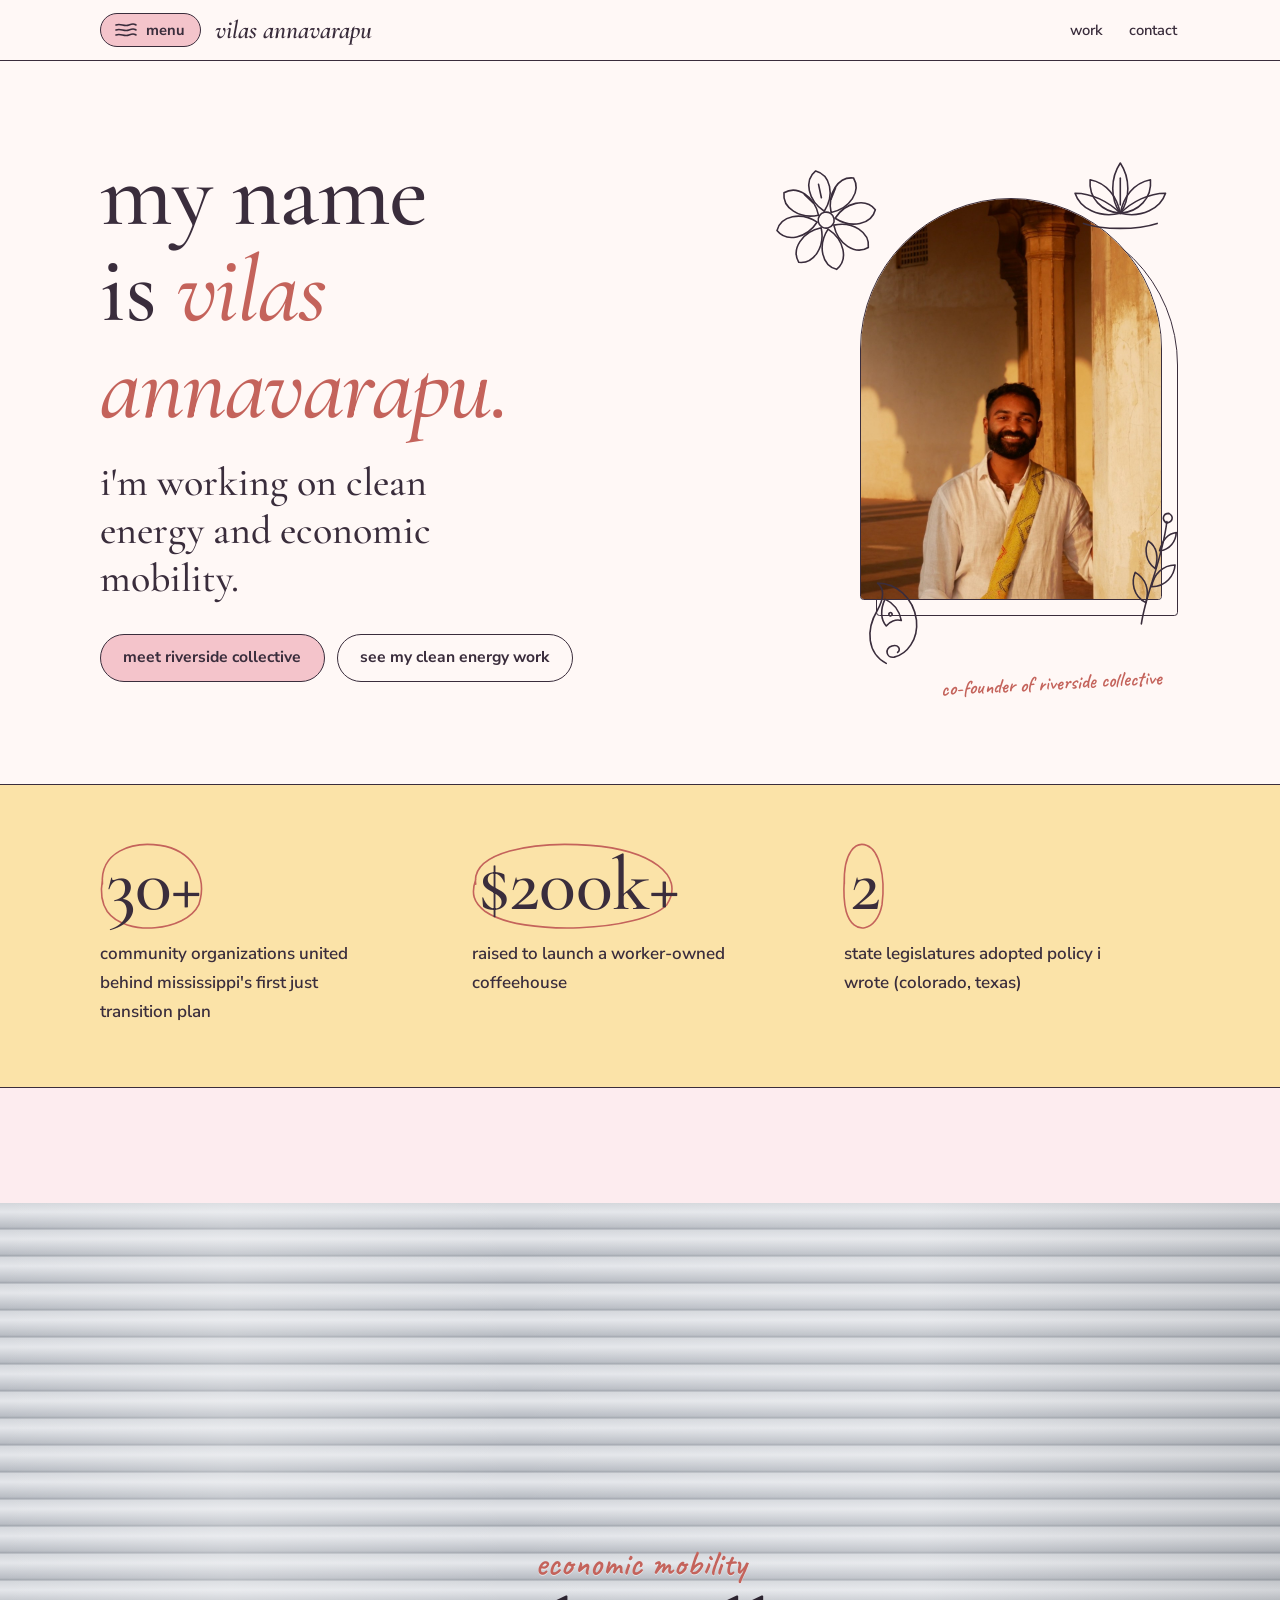
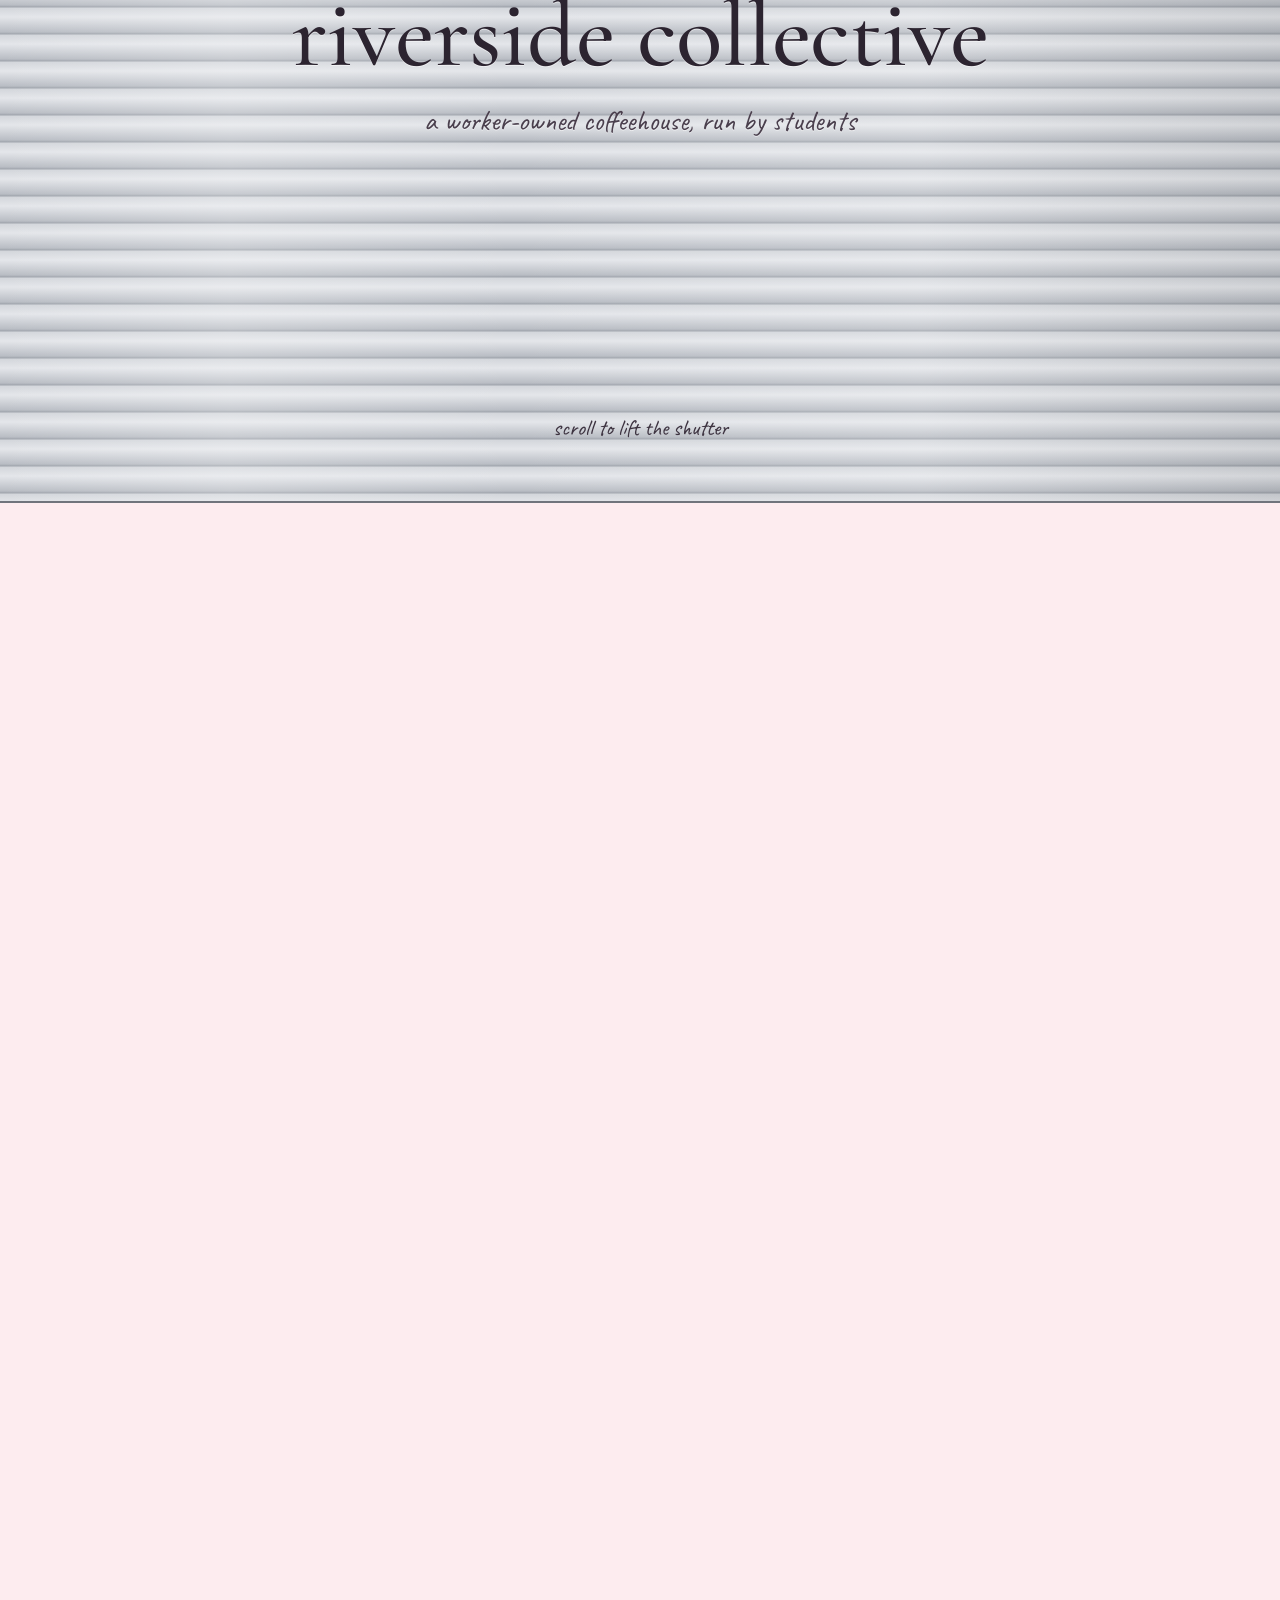
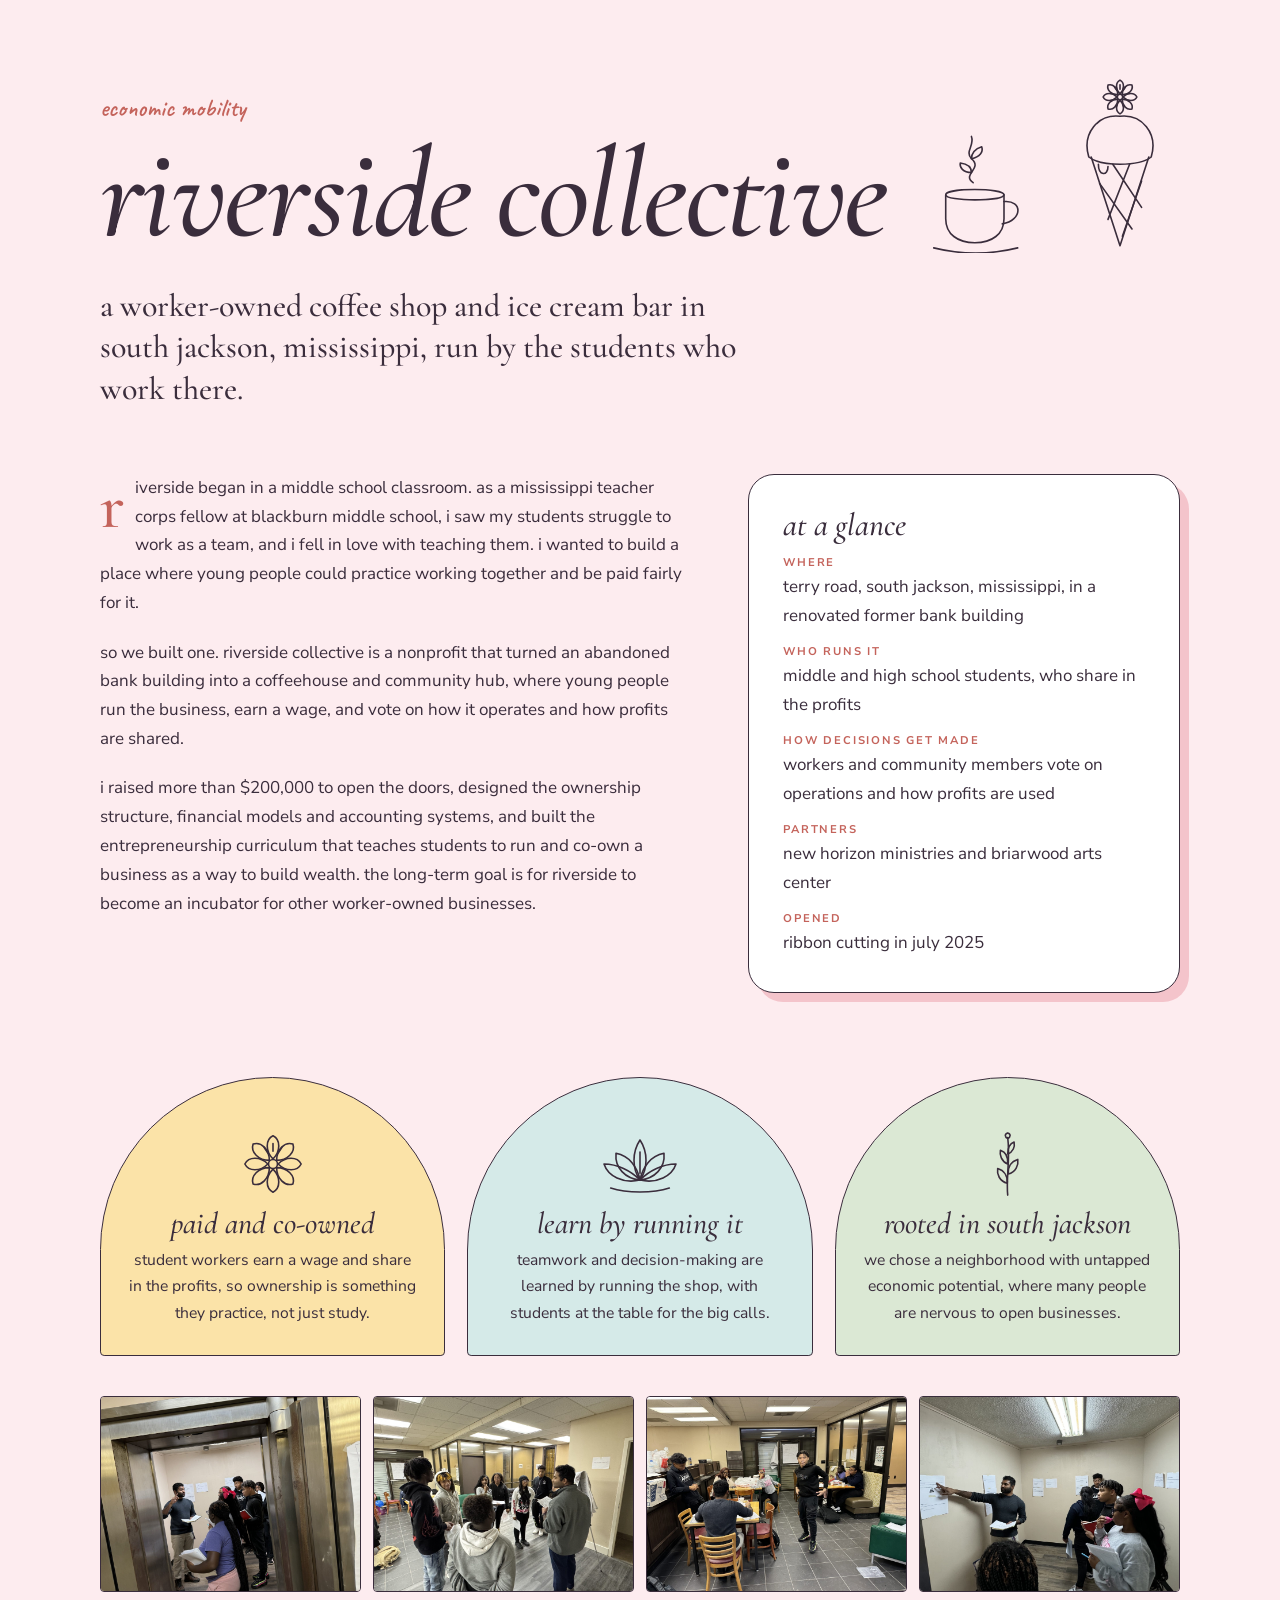
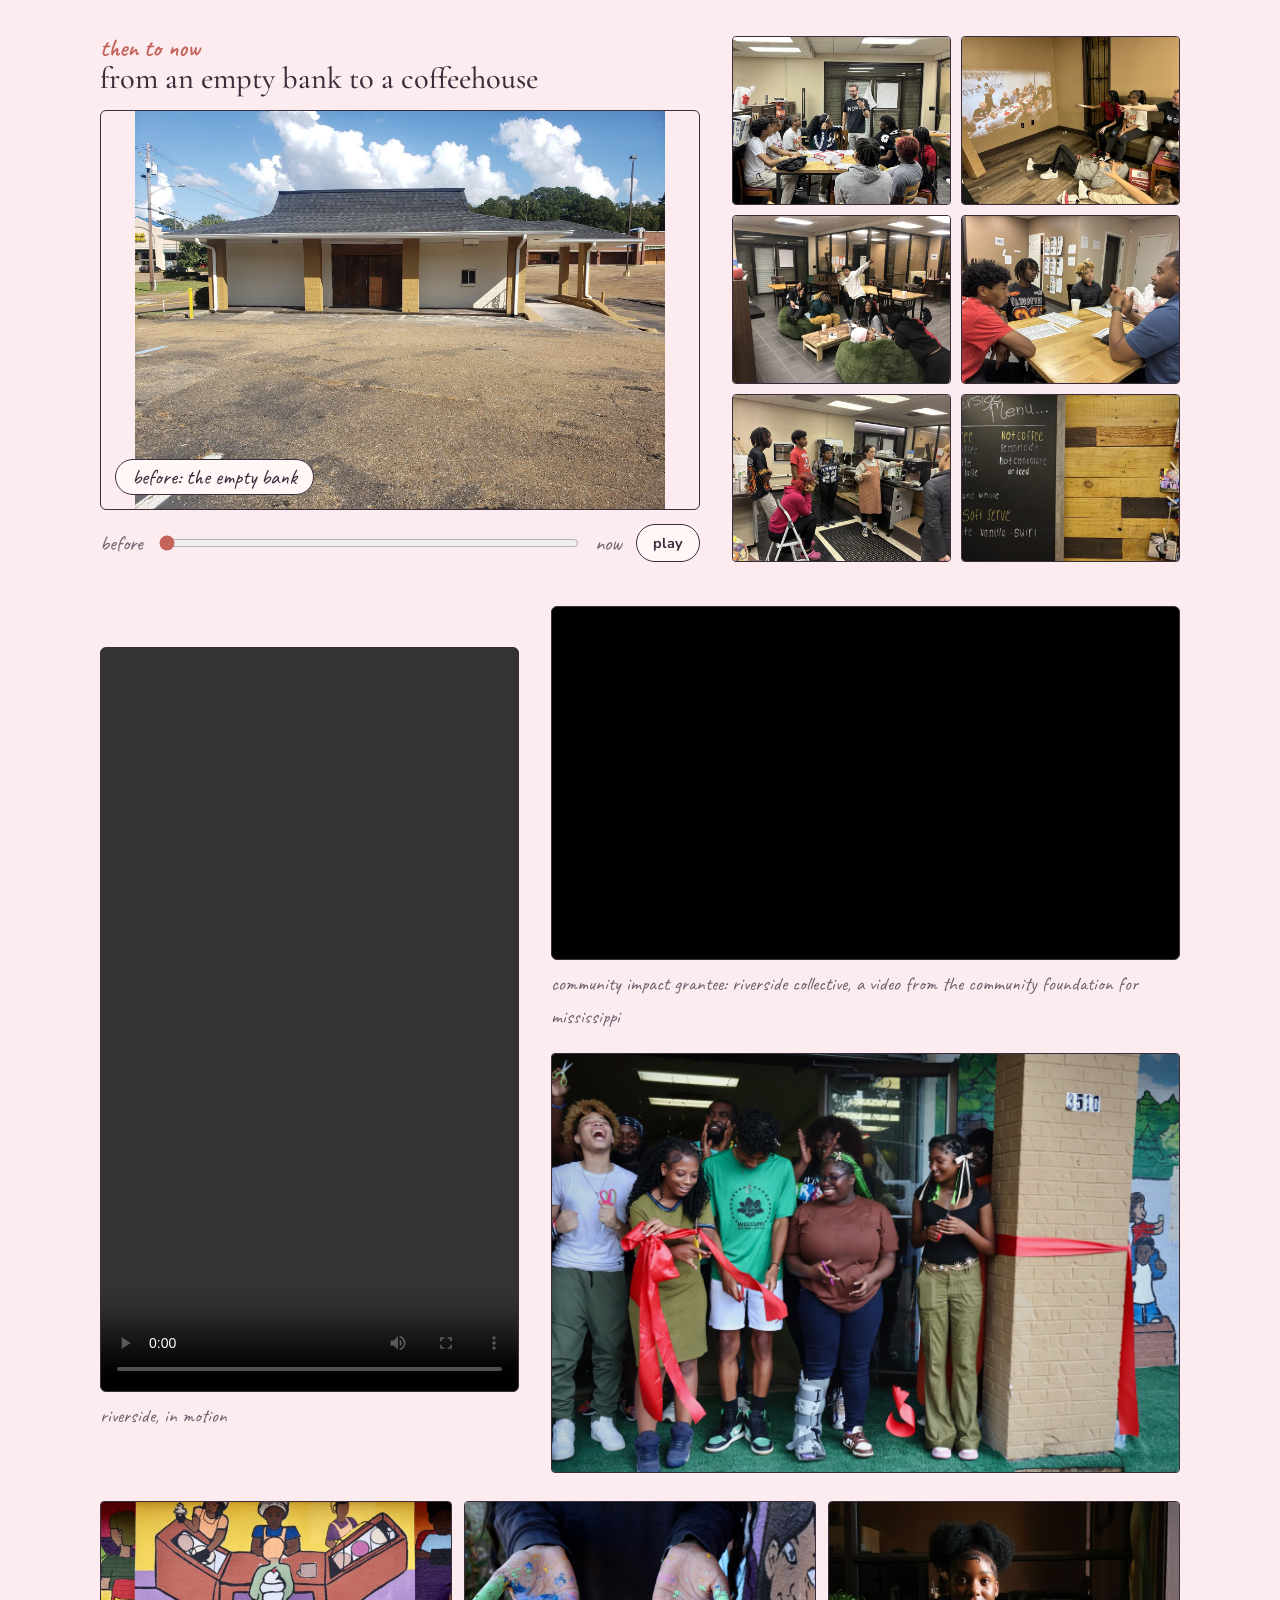
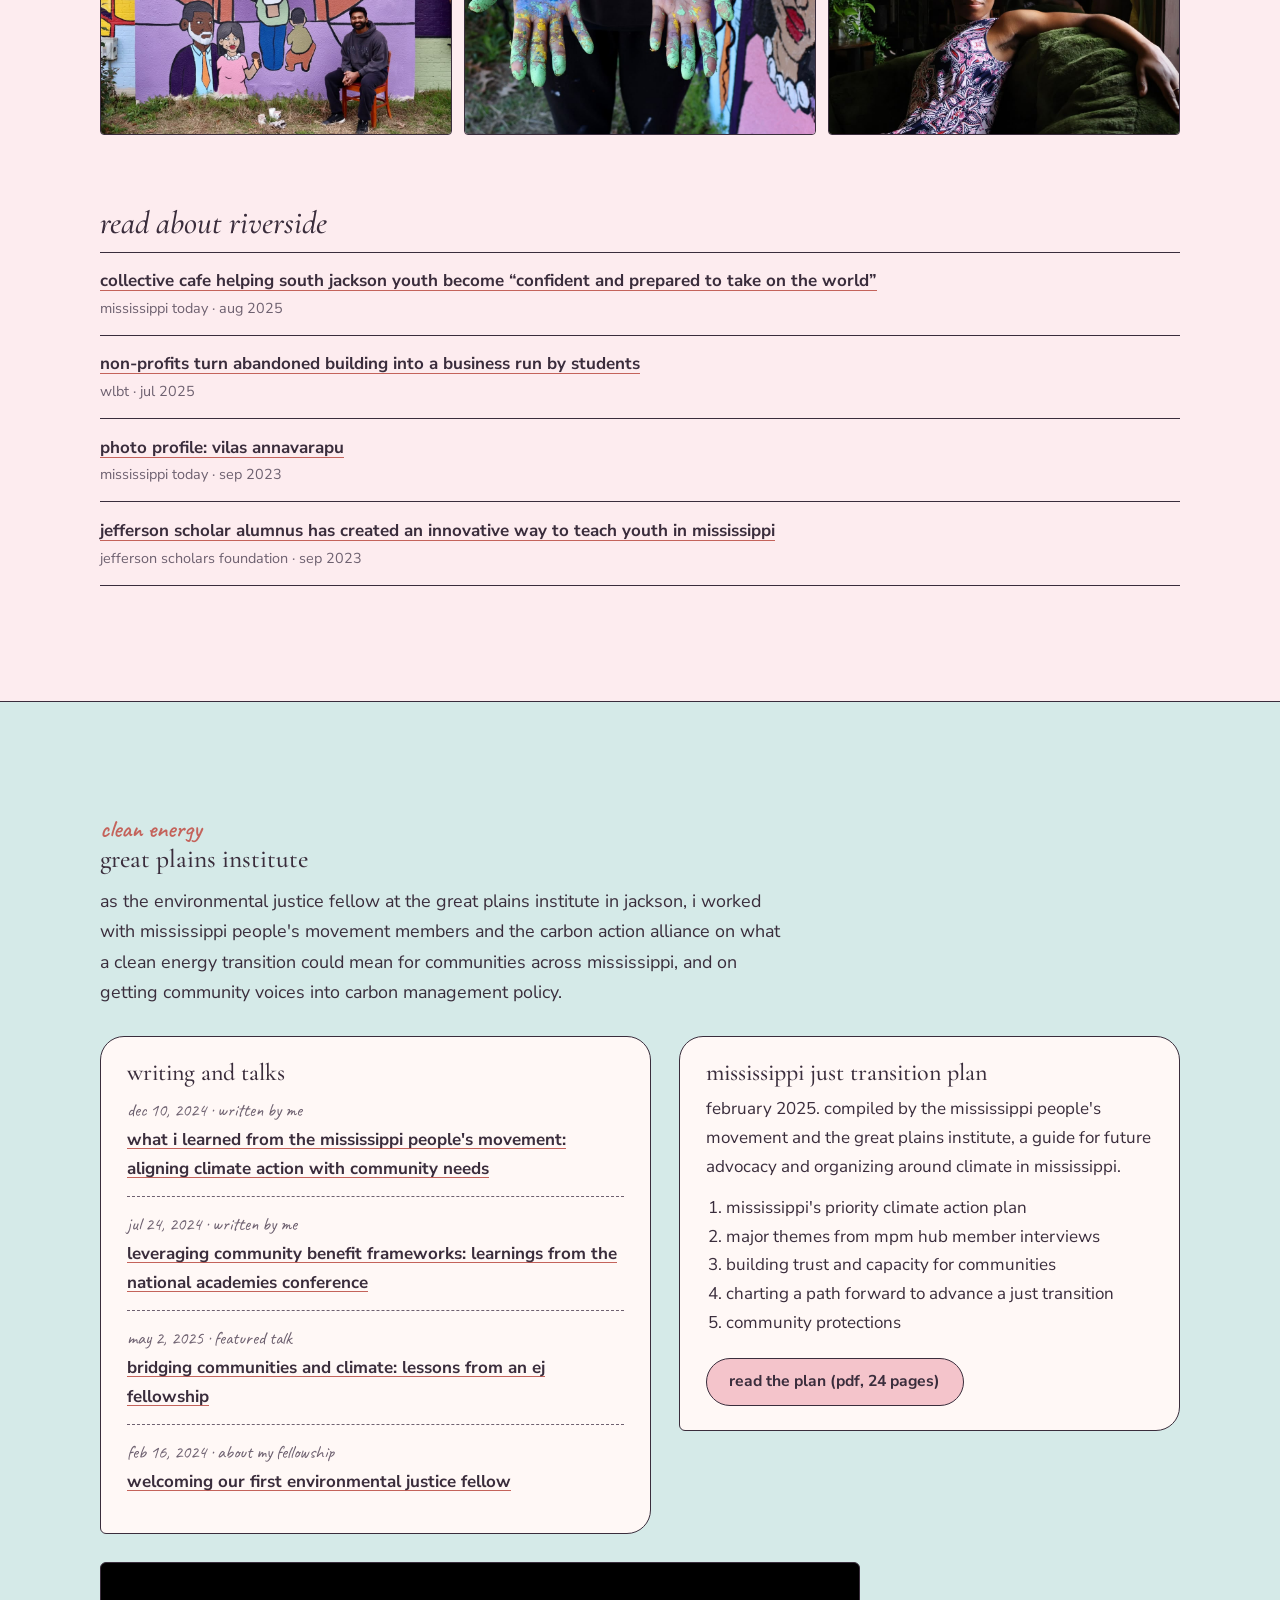
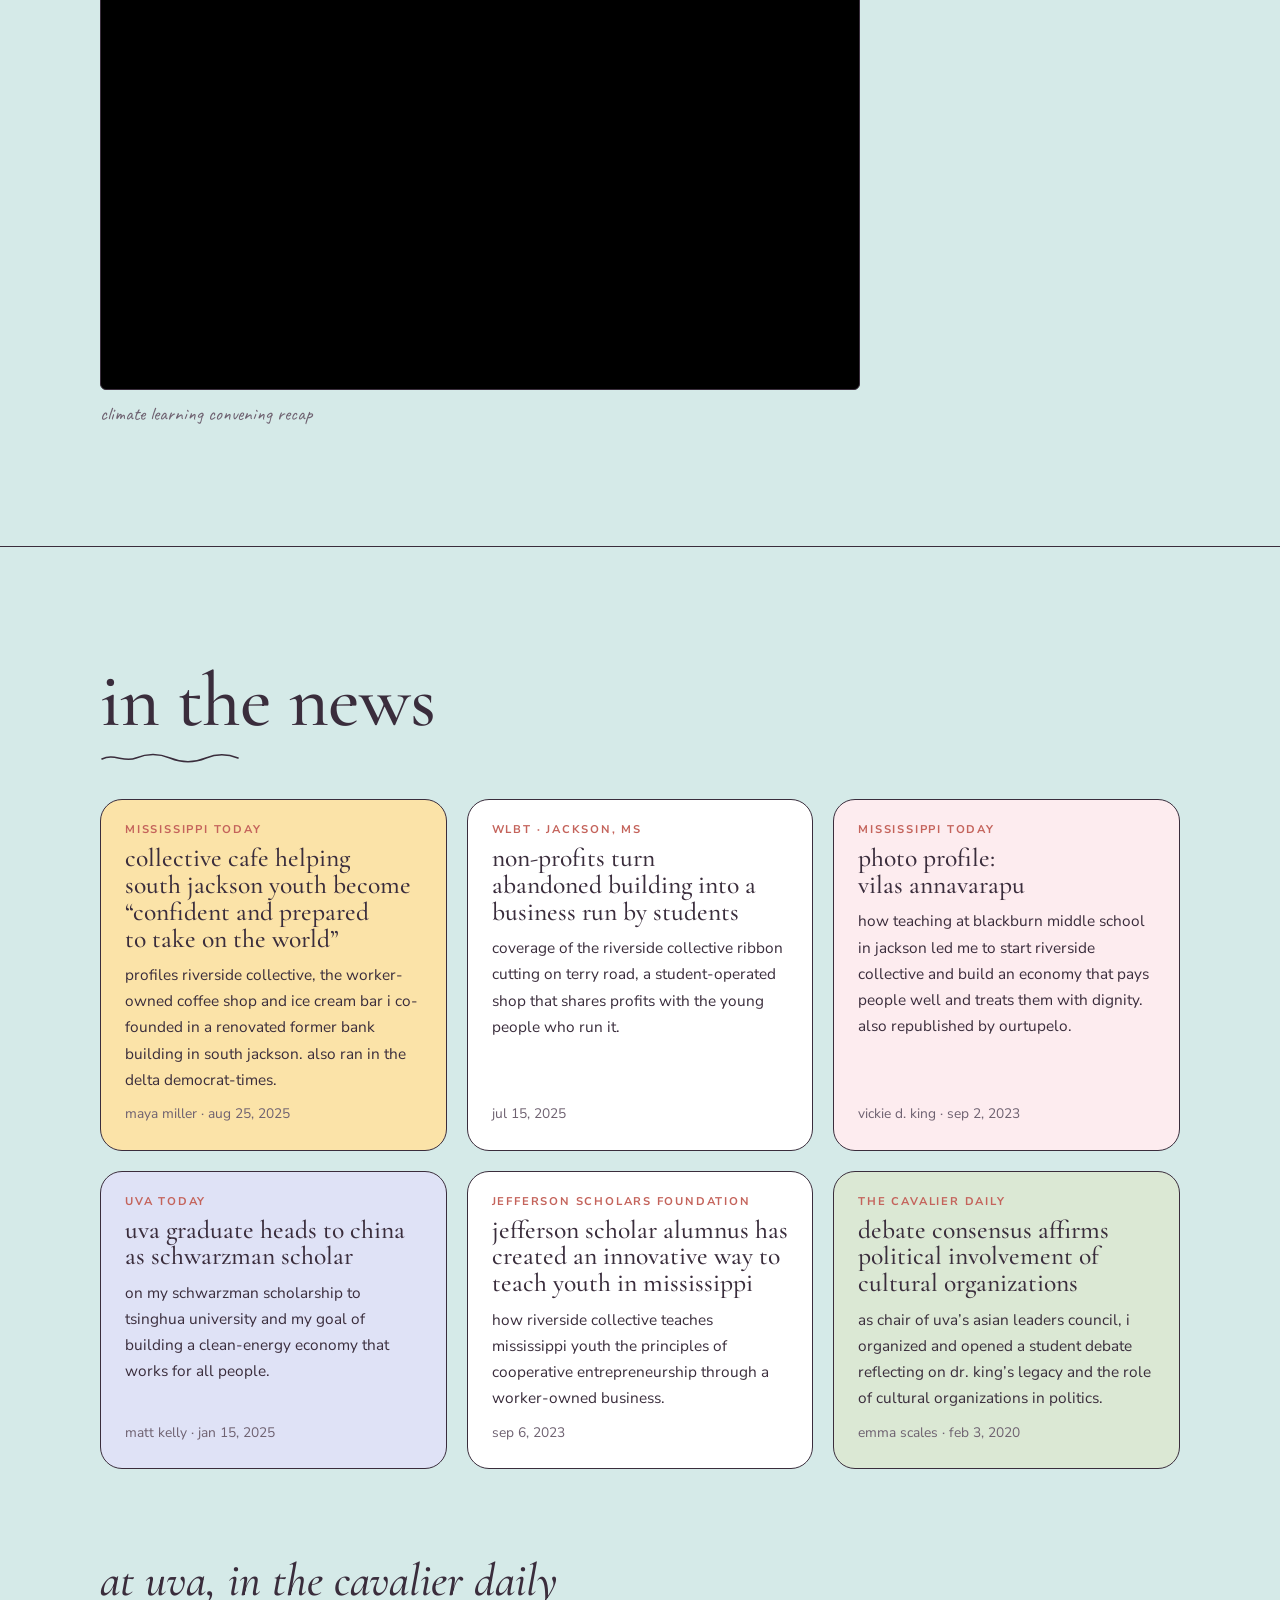
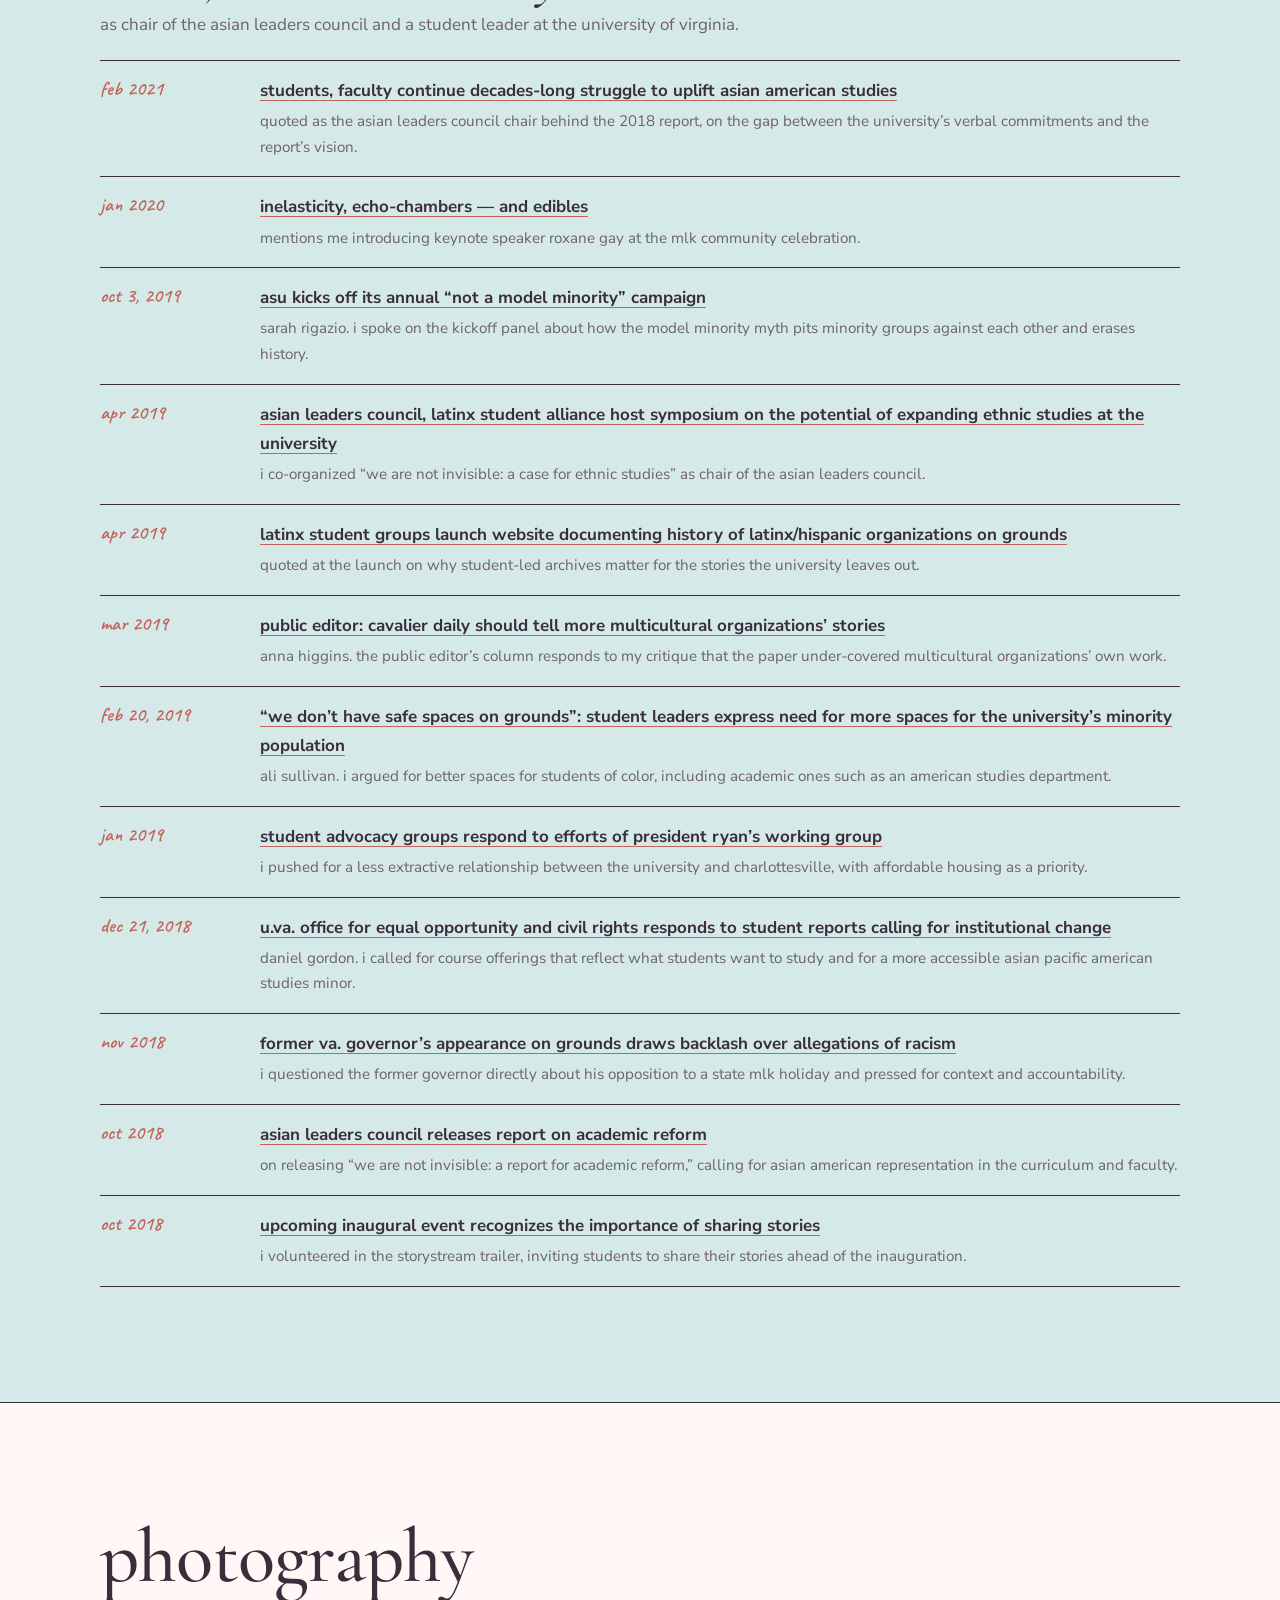
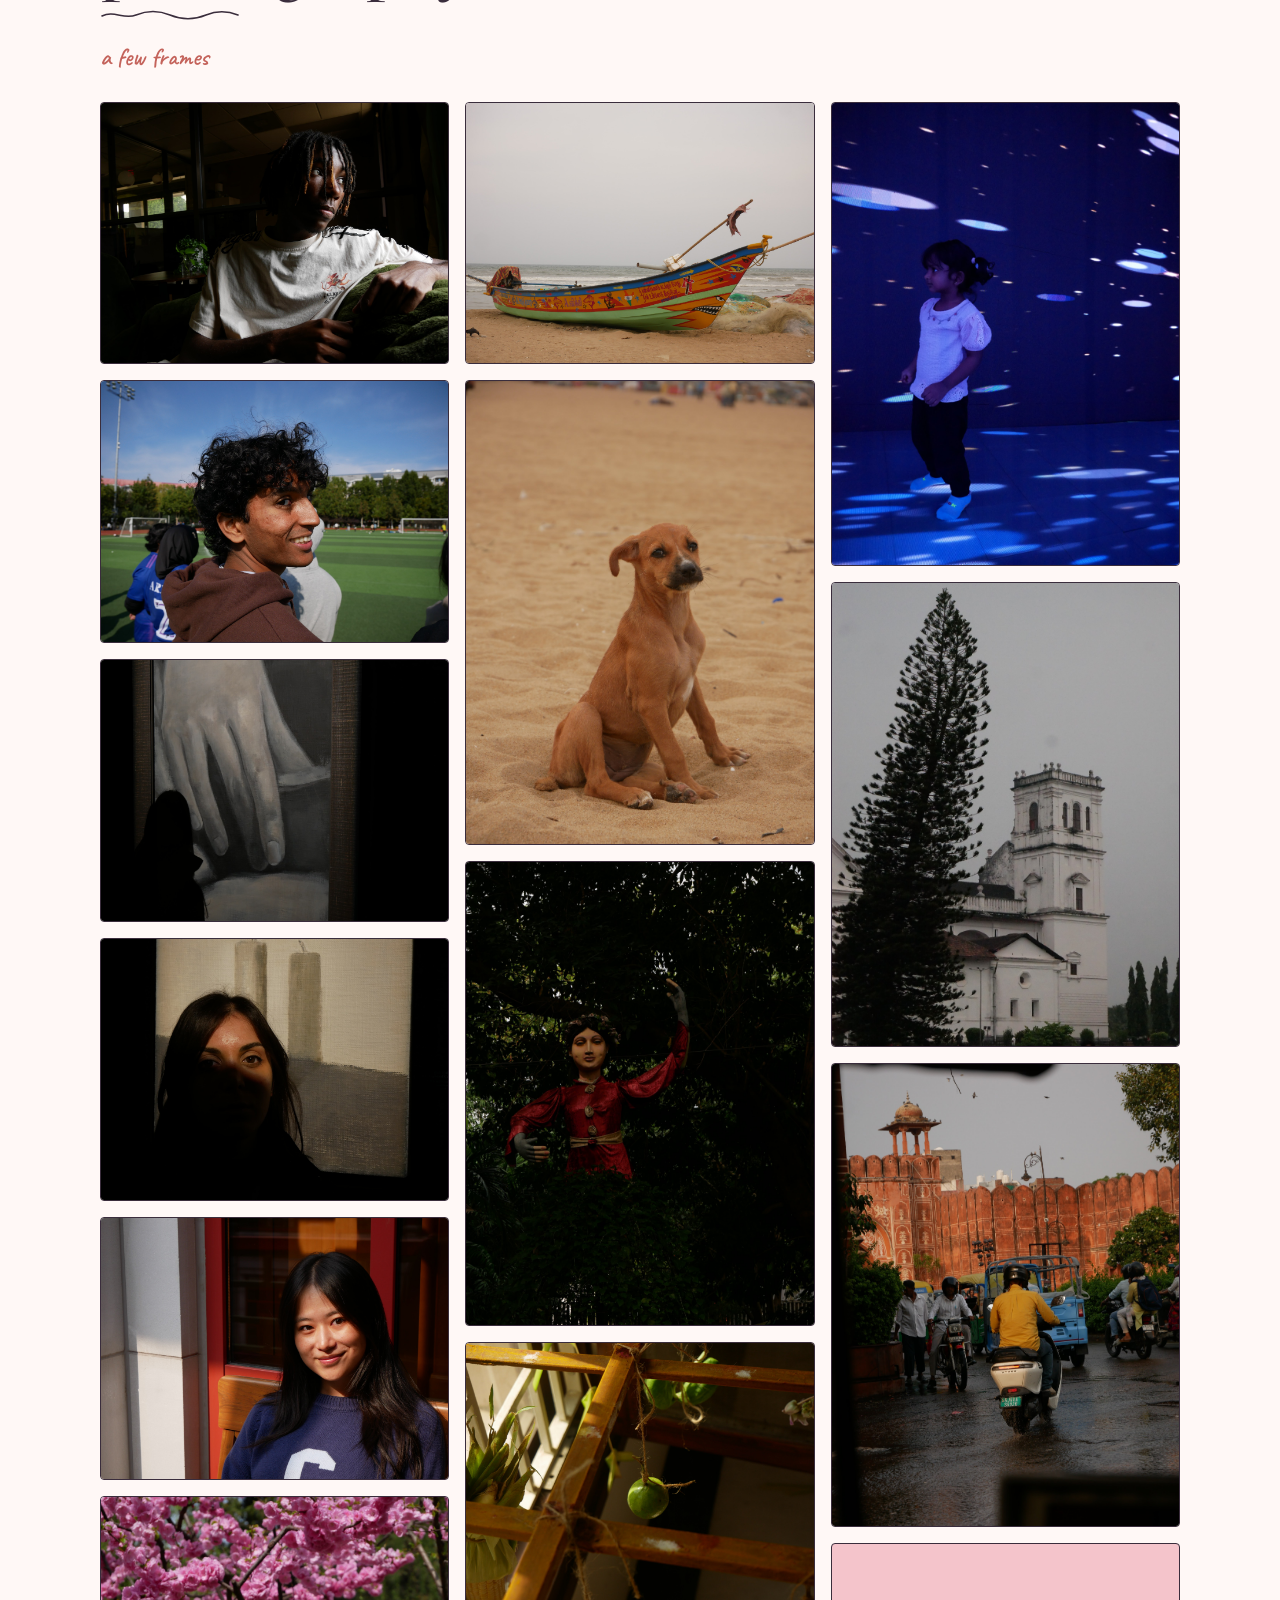
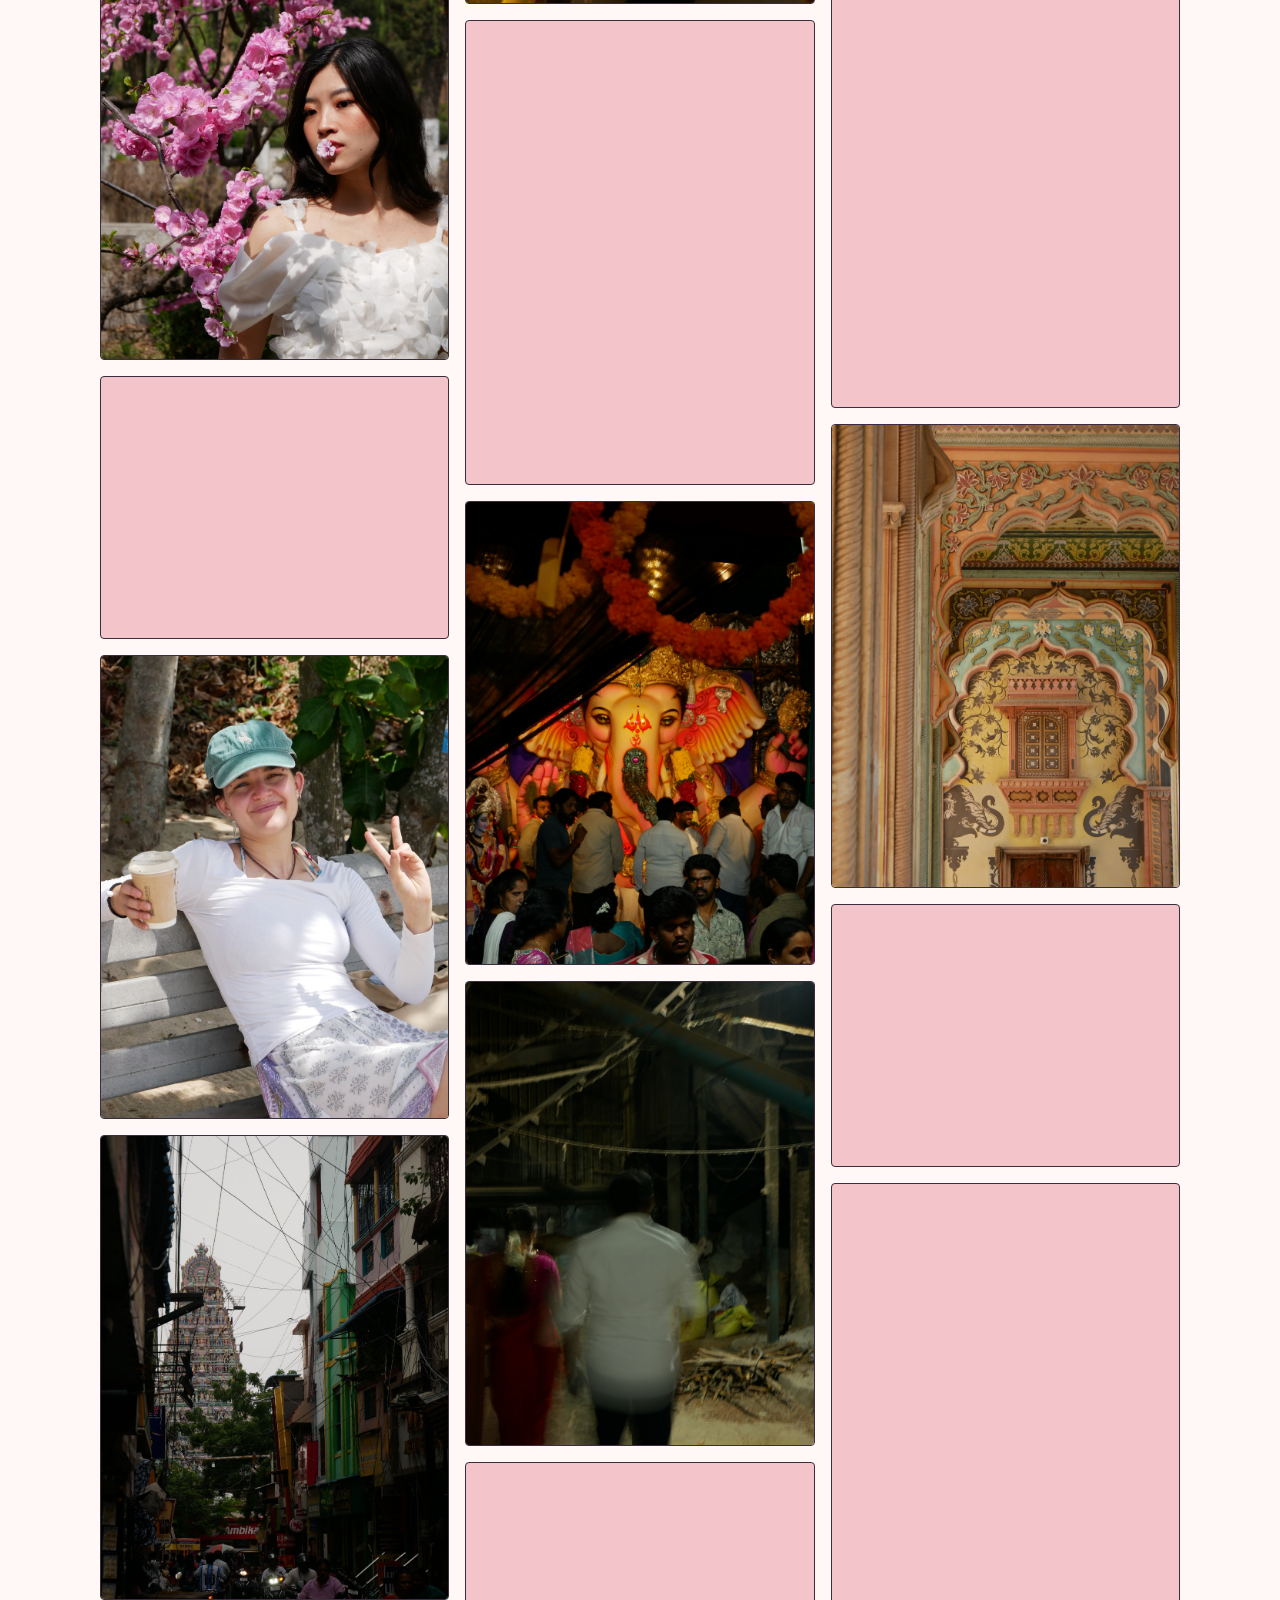
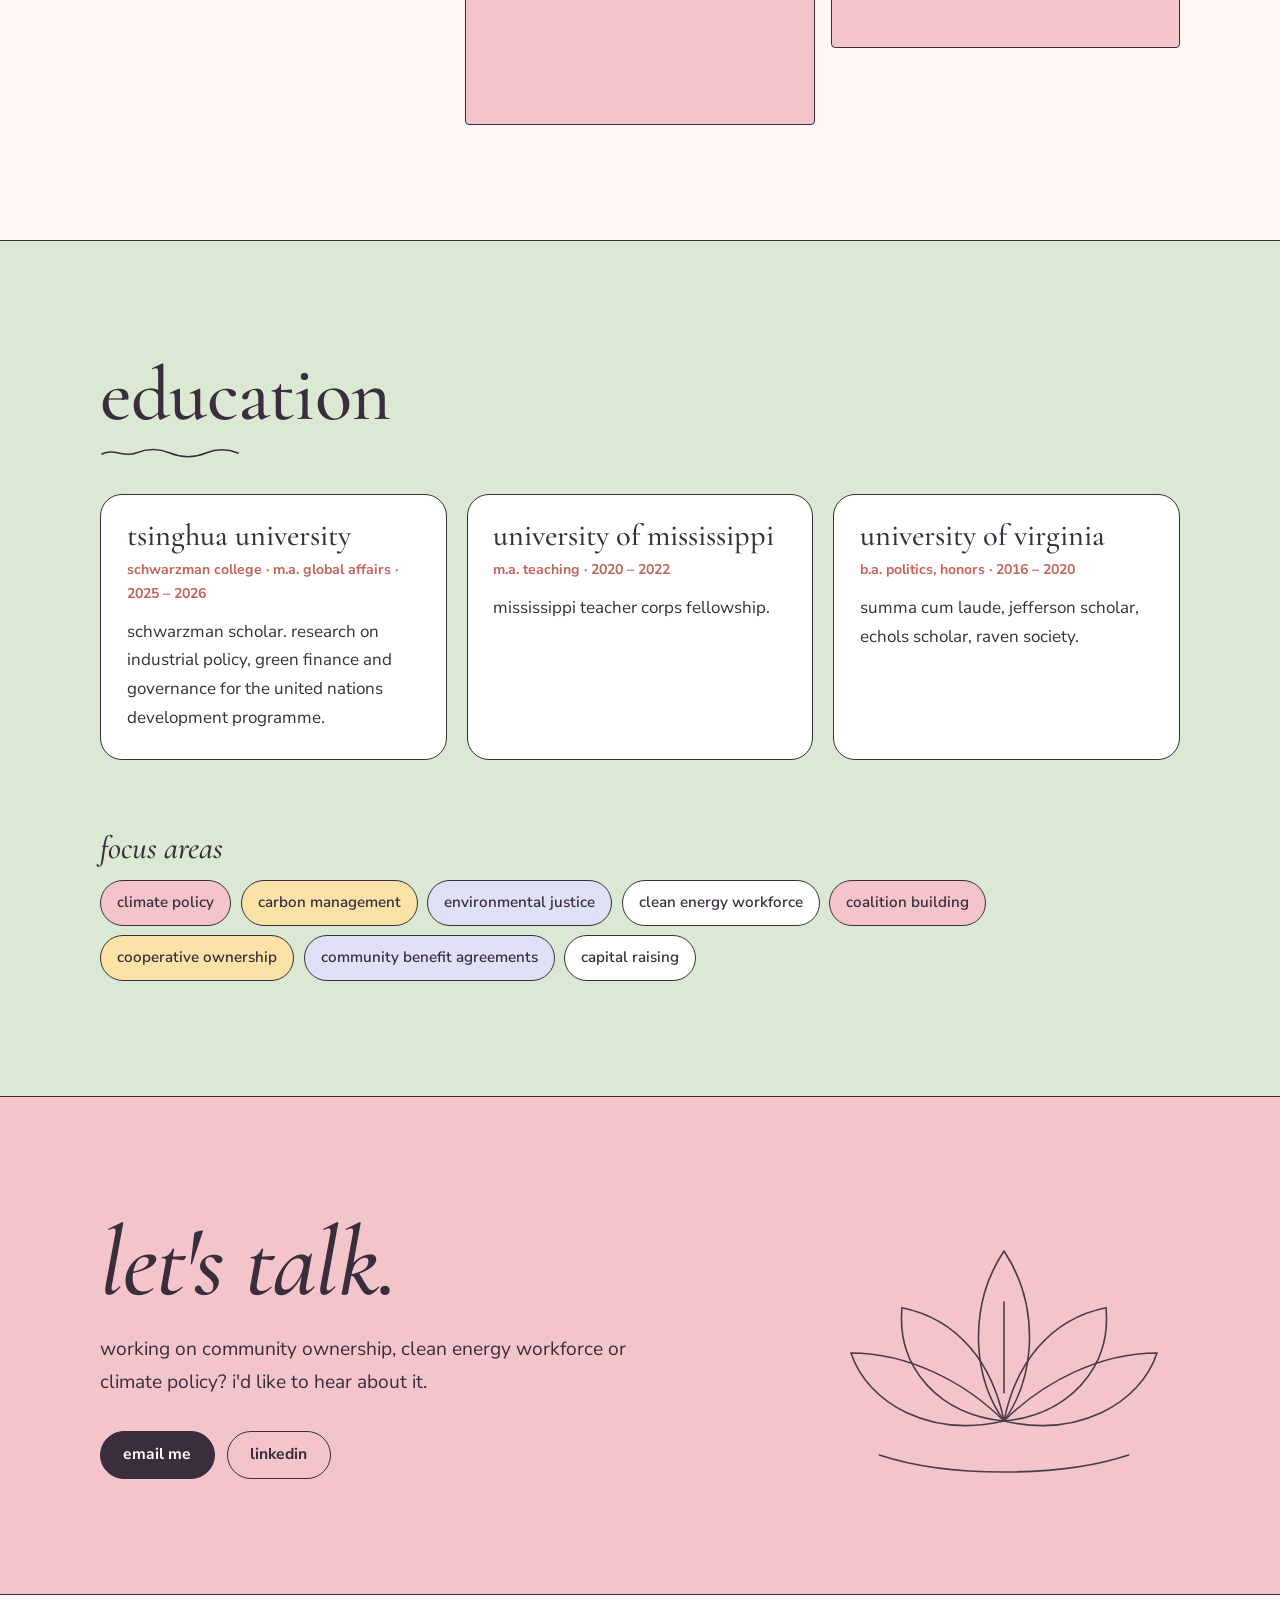
==== index.html @ 4aa2bfb6 "Easel photo behind shutter, reorder strip, add photo grid beside slider" ====
<!doctype html>
<html lang="en">
<head>
<meta charset="utf-8">
<meta name="viewport" content="width=device-width, initial-scale=1">
<title>Vilas Annavarapu</title>
<meta name="description" content="Vilas Annavarapu builds policy and partnerships for a just energy transition through worker ownership, community-driven capital and clean energy workforce pathways. Co-founder of Riverside Collective in Jackson, Mississippi.">
<link rel="preconnect" href="https://fonts.googleapis.com">
<link rel="preconnect" href="https://fonts.gstatic.com" crossorigin>
<link href="https://fonts.googleapis.com/css2?family=Caveat:wght@500;600&family=Cormorant+Garamond:ital,wght@0,400;0,500;0,600;1,400;1,500;1,600&family=Nunito+Sans:wght@400;600;700&display=swap" rel="stylesheet">
<style>
:root {
--paper: #fff8f6;
--rosewash: #fdecef;
--rose: #f4c4cb;
--terra: #c4635b;
--marigold: #fbe3a8;
--lake: #d5eae8;
--indigo: #dfe2f6;
--sage: #dbe8d4;
--ink: #3a2d3c;
--mute: #6e6170;
--display: "Cormorant Garamond", "Iowan Old Style", Georgia, serif;
--body: "Nunito Sans", system-ui, -apple-system, "Segoe UI", Arial, sans-serif;
--hand: "Caveat", "Segoe Script", cursive;
--line: 1.6px;
}
* { box-sizing: border-box; }
html { scroll-behavior: smooth; }
@media (prefers-reduced-motion: reduce) { html { scroll-behavior: auto; } * { transition: none !important; animation: none !important; } }
body { margin: 0; background: var(--paper); color: var(--ink); font: 400 1.0625rem/1.7 var(--body); -webkit-font-smoothing: antialiased; }
img { max-width: 100%; display: block; }
a { color: inherit; }
h1, h2, h3 { font-family: var(--display); font-weight: 500; margin: 0; line-height: 1.02; text-wrap: balance; }
:focus-visible { outline: 3px solid var(--terra); outline-offset: 3px; }
section[id], header[id] { scroll-margin-top: 70px; }
.defs { position: absolute; width: 0; height: 0; overflow: hidden; }
.defs path, .defs circle, .defs ellipse { vector-effect: non-scaling-stroke; }
svg.art { color: var(--ink); overflow: visible; }
.wrap { width: 100%; max-width: 1120px; margin: 0 auto; padding-left: max(20px, env(safe-area-inset-left, 0px)); padding-right: max(20px, env(safe-area-inset-right, 0px)); position: relative; }
.band { padding-block: clamp(64px, 9vw, 120px); position: relative; }
.note { font: 600 1.55rem/1 var(--hand); color: var(--terra); margin: 0; }
.h2 { font-size: clamp(2.8rem, 6.4vw, 4.8rem); letter-spacing: -.01em; }
.h2::after { content: ""; display: block; width: 150px; height: 12px; margin-top: .75rem; background: url("data:image/svg+xml,%3Csvg xmlns='http://www.w3.org/2000/svg' viewBox='0 0 140 12'%3E%3Cpath d='M2 7 C14 1 24 11 36 6 S58 1 70 6 S94 11 106 6 S128 2 138 6' fill='none' stroke='%233A2D3C' stroke-width='1.6' stroke-linecap='round'/%3E%3C/svg%3E") no-repeat; }
.btn { display: inline-flex; align-items: center; font: 700 .98rem/1 var(--body); text-decoration: none; padding: .95rem 1.4rem; border-radius: 999px; border: var(--line) solid var(--ink); background: transparent; color: var(--ink); transition: transform .2s ease, background .2s ease; }
.btn:hover { transform: translateY(-2px); background: var(--marigold); }
.btn.fill { background: var(--rose); }
.btn.fill:hover { background: var(--marigold); }
.cta { display: flex; flex-wrap: wrap; gap: .75rem; }
.nav { position: sticky; top: 0; z-index: 20; background: rgba(255,248,246,.94); backdrop-filter: blur(6px); border-bottom: var(--line) solid var(--ink); padding-top: env(safe-area-inset-top, 0px); }
.nav-in { display: flex; align-items: center; justify-content: space-between; gap: 1rem; height: 60px; }
.brand { font: 600 1.6rem/1 var(--display); font-style: italic; text-decoration: none; white-space: nowrap; }
.nav-links { display: flex; gap: 1.2rem; overflow-x: auto; scrollbar-width: none; min-width: 0; align-items: center; }
.nav-links::-webkit-scrollbar { display: none; }
.nav-links a { text-decoration: none; font: 600 .92rem/1 var(--body); white-space: nowrap; padding: .5rem .2rem; }
.nav-links a:hover { text-decoration: underline; text-decoration-color: var(--terra); text-underline-offset: 6px; text-decoration-thickness: 2px; }
.nav-links a.hot { background: var(--rose); border: var(--line) solid var(--ink); border-radius: 999px; padding: .5rem .85rem; }
.hero { padding-block: clamp(36px, 6vw, 80px) clamp(64px, 8vw, 110px); overflow: hidden; }
.hero-in { display: grid; grid-template-columns: minmax(0, 1.1fr) minmax(0, .9fr); gap: clamp(28px, 5vw, 64px); align-items: center; }
.hero h1 { font-size: clamp(3rem, 7.4vw, 6rem); letter-spacing: -.015em; margin: .5rem 0 0; }
.hero h1 em { color: var(--terra); font-style: italic; }
.hero .lead { font-size: clamp(1.08rem, 2vw, 1.25rem); color: var(--mute); max-width: 33rem; margin: 1.5rem 0 2rem; }
.art-hero { position: relative; width: 100%; max-width: 470px; margin-inline: auto; aspect-ratio: 1 / 1.08; }
.arch { position: absolute; margin: 0; overflow: hidden; border-radius: 999px 999px 24px 24px; }
.arch img { width: 100%; height: 100%; object-fit: cover; }
.arch-main { width: 66%; aspect-ratio: 3 / 4; right: 4%; top: 7%; border: var(--line) solid var(--ink); background: var(--rose); }
.arch-back { width: 66%; aspect-ratio: 3 / 4; right: calc(4% - 16px); top: calc(7% + 16px); border: var(--line) solid var(--ink); }
.arch-small { width: 40%; aspect-ratio: 1 / 1.2; left: 0; bottom: 2%; border: 6px solid var(--paper); box-shadow: 0 0 0 var(--line) var(--ink); background: var(--marigold); }
.deco { position: absolute; color: var(--ink); overflow: visible; }
.d-mari { width: 25%; left: 10%; top: 0; transform: rotate(-12deg); }
.d-sprig { width: 11%; right: 0; bottom: 6%; transform: rotate(14deg); }
.d-pais { width: 14%; left: 30%; bottom: -2%; transform: rotate(-20deg); }
.d-lotus { width: 22%; right: 2%; top: -2%; }
.hand { position: absolute; right: 4%; bottom: -2.4rem; font: 600 1.3rem/1.05 var(--hand); color: var(--terra); transform: rotate(-3deg); white-space: nowrap; }
.stats { background: var(--marigold); border-block: var(--line) solid var(--ink); }
.stats-in { display: grid; grid-template-columns: repeat(3, minmax(0, 1fr)); gap: 36px; padding-block: clamp(36px, 5vw, 60px); }
.num { position: relative; display: inline-block; padding: .1em .35em; }
.num .ring { position: absolute; inset: -14% -6%; width: 112%; height: 128%; color: var(--terra); }
.num strong { position: relative; font: 500 clamp(3rem, 6.5vw, 4.8rem)/1 var(--display); letter-spacing: -.01em; }
.stat span.t { display: block; margin-top: .9rem; max-width: 17rem; font-weight: 600; }
.riverside { background: var(--rosewash); border-bottom: var(--line) solid var(--ink); overflow: hidden; }
.rv-head { display: grid; grid-template-columns: minmax(0, 1fr) auto; gap: 2rem; align-items: end; }
.rv-head h2 { font-size: clamp(3.4rem, 10vw, 8rem); font-style: italic; font-weight: 500; letter-spacing: -.02em; margin-top: .6rem; }
.rv-art { display: flex; gap: 1.25rem; align-items: flex-end; padding-bottom: .5rem; }
.rv-art svg { width: clamp(72px, 10vw, 120px); height: auto; }
.rv-lead { font: 500 clamp(1.35rem, 2.8vw, 2rem)/1.3 var(--display); max-width: 40rem; margin: 1.5rem 0 0; }
.rv-grid { display: grid; grid-template-columns: minmax(0, 1.15fr) minmax(0, .85fr); gap: clamp(32px, 5vw, 72px); margin-top: clamp(36px, 6vw, 64px); align-items: start; }
.rv-story p { margin: 0 0 1.2em; max-width: 37rem; }
.rv-story p:first-child::first-letter { font: 500 4.2rem/.8 var(--display); float: left; padding: .35rem .6rem 0 0; color: var(--terra); }
.facts { background: #fff; border: var(--line) solid var(--ink); border-radius: 26px; padding: clamp(22px, 3vw, 34px); box-shadow: 9px 9px 0 var(--rose); }
.facts h3 { font-size: 2rem; font-style: italic; margin-bottom: 1rem; }
.facts dl { margin: 0; display: grid; gap: .95rem; }
.facts dt { font: 700 .7rem/1 var(--body); letter-spacing: .16em; text-transform: uppercase; color: var(--terra); margin-bottom: .3rem; }
.facts dd { margin: 0; }
.pillars { display: grid; grid-template-columns: repeat(3, minmax(0, 1fr)); gap: 22px; margin-top: clamp(48px, 7vw, 84px); }
.pillar { border: var(--line) solid var(--ink); border-radius: 999px 999px 24px 24px; padding: 2.2rem 1.6rem 1.8rem; text-align: center; }
.pillar:nth-child(1) { background: var(--marigold); }
.pillar:nth-child(2) { background: var(--lake); }
.pillar:nth-child(3) { background: var(--sage); }
.pillar svg { height: 64px; width: auto; margin: 1.2rem auto .7rem; display: block; }
.pillar h3 { font-size: 1.9rem; font-style: italic; margin-bottom: .5rem; }
.pillar p { margin: 0; font-size: .98rem; }
.rv-links { margin-top: clamp(40px, 6vw, 72px); }
.rv-links h3 { font-size: 2rem; font-style: italic; margin-bottom: .75rem; }
.rv-links ul { list-style: none; margin: 0; padding: 0; }
.rv-links li { padding: .9rem 0; border-top: var(--line) solid var(--ink); }
.rv-links li:last-child { border-bottom: var(--line) solid var(--ink); }
.rv-links a { font-weight: 700; text-underline-offset: 4px; text-decoration-color: var(--terra); }
.rv-links span { display: block; color: var(--mute); font-size: .9rem; }
.work .h2 { margin-bottom: 2.2rem; }
.role { display: grid; grid-template-columns: minmax(0, 15rem) minmax(0, 1fr); gap: 1rem 2.5rem; padding-block: 2rem; border-top: var(--line) solid var(--ink); }
.role .when { font: 500 1.7rem/1.05 var(--display); font-style: italic; }
.role .where { color: var(--mute); margin-top: .4rem; font-size: .95rem; }
.role h3 { font-size: clamp(2rem, 4vw, 2.8rem); margin-bottom: .9rem; }
.role ul { margin: 0; padding-left: 1.1rem; display: grid; gap: .6rem; max-width: 46rem; }
.role ul li::marker { color: var(--terra); }
.role .tag { display: inline-block; margin-top: 1rem; font: 700 .85rem/1 var(--body); background: var(--rose); border: var(--line) solid var(--ink); padding: .6rem .95rem; border-radius: 999px; text-decoration: none; }
.role .tag:hover { background: var(--marigold); }
.press { background: var(--lake); border-block: var(--line) solid var(--ink); }
.press .h2 { margin-bottom: 2.2rem; }
.cards { display: grid; grid-template-columns: repeat(auto-fill, minmax(min(100%, 310px), 1fr)); gap: 20px; }
.pcard { background: #fff; border: var(--line) solid var(--ink); border-radius: 22px; padding: 1.5rem; display: flex; flex-direction: column; gap: .6rem; min-width: 0; transition: transform .2s ease; }
.pcard:hover { transform: translateY(-4px) rotate(-.4deg); }
.pcard:nth-child(1) { background: var(--marigold); }
.pcard:nth-child(3) { background: var(--rosewash); }
.pcard:nth-child(4) { background: var(--indigo); }
.pcard:nth-child(6) { background: var(--sage); }
.pcard .src { font: 700 .7rem/1 var(--body); letter-spacing: .16em; text-transform: uppercase; color: var(--terra); }
.pcard h3 { font-size: 1.6rem; line-height: 1.05; }
.pcard h3 a { text-decoration: none; }
.pcard h3 a:hover { text-decoration: underline; text-decoration-color: var(--terra); text-underline-offset: 4px; }
.pcard p { margin: 0; font-size: .96rem; }
.pcard .by { color: var(--mute); font-size: .86rem; margin-top: auto; }
.cd { margin-top: clamp(48px, 7vw, 88px); }
.cd h3 { font-size: clamp(2rem, 4vw, 2.9rem); font-style: italic; margin-bottom: .4rem; }
.cd > p { margin: 0 0 1.25rem; color: var(--mute); }
.cd ul { list-style: none; margin: 0; padding: 0; }
.cd li { border-top: var(--line) solid var(--ink); padding: 1rem 0; display: grid; grid-template-columns: minmax(0, 8.5rem) minmax(0, 1fr); gap: .25rem 1.5rem; }
.cd li:last-child { border-bottom: var(--line) solid var(--ink); }
.cd .m { font: 600 1.25rem/1.2 var(--hand); color: var(--terra); }
.cd a { font-weight: 700; text-underline-offset: 4px; text-decoration-color: var(--terra); }
.cd .d { display: block; color: var(--mute); font-size: .95rem; margin-top: .2rem; }
.photo .h2 { margin-bottom: 1.5rem; }
.photo .sub { margin: 0 0 2rem; }
.mosaic { columns: 3 240px; column-gap: 16px; }
.mosaic a { display: block; min-height: 180px; margin: 0 0 16px; break-inside: avoid; border-radius: 4px; overflow: hidden; background: var(--rose); border: var(--line) solid var(--ink); }
.mosaic img { width: 100%; height: auto; transition: transform .4s ease; }
.mosaic a:hover img, .mosaic a:focus-visible img { transform: scale(1.04); }
.edu { background: var(--sage); border-block: var(--line) solid var(--ink); }
.edu .h2 { margin-bottom: 2.2rem; }
.edu-grid { display: grid; grid-template-columns: repeat(auto-fit, minmax(min(100%, 260px), 1fr)); gap: 20px; }
.edu-card { background: #fff; border: var(--line) solid var(--ink); border-radius: 22px; padding: 1.6rem; }
.edu-card h3 { font-size: 1.9rem; margin-bottom: .4rem; }
.edu-card .meta { color: var(--terra); font-weight: 700; font-size: .88rem; margin: 0 0 .75rem; }
.edu-card p { margin: 0; }
.focus { margin-top: clamp(40px, 6vw, 72px); }
.focus h3 { font-size: 2rem; font-style: italic; margin-bottom: 1rem; }
.chips { list-style: none; margin: 0; padding: 0; display: flex; flex-wrap: wrap; gap: .6rem; }
.chips li { padding: .55rem 1rem; border-radius: 999px; background: #fff; border: var(--line) solid var(--ink); font-weight: 600; font-size: .95rem; }
.chips li:nth-child(4n+1) { background: var(--rose); }
.chips li:nth-child(4n+2) { background: var(--marigold); }
.chips li:nth-child(4n+3) { background: var(--indigo); }
.contact { background: var(--rose); overflow: hidden; }
.contact .h2 { font-size: clamp(3rem, 8vw, 6.2rem); font-style: italic; max-width: 12ch; }
.contact .h2::after { display: none; }
.contact p { font-size: 1.2rem; max-width: 34rem; margin: 1.25rem 0 2rem; }
.contact .btn.fill { background: var(--ink); color: var(--paper); }
.contact .btn.fill:hover { background: var(--marigold); color: var(--ink); }
.c-art { position: absolute; right: max(2vw, 12px); bottom: -10px; width: clamp(150px, 28vw, 340px); color: var(--ink); opacity: .9; }
footer { background: var(--paper); padding-block: 28px calc(28px + env(safe-area-inset-bottom, 0px)); font-size: .92rem; color: var(--mute); border-top: var(--line) solid var(--ink); }
@media (max-width: 860px) {
.hero-in, .rv-grid { grid-template-columns: minmax(0, 1fr); }
.pillars { grid-template-columns: minmax(0, 1fr); max-width: 420px; margin-inline: auto; }
.role { grid-template-columns: minmax(0, 1fr); gap: .5rem; }
.cd li { grid-template-columns: minmax(0, 1fr); }
.art-hero { max-width: 400px; }
.rv-head { grid-template-columns: minmax(0, 1fr); }
.c-art { opacity: .35; }
}
@media (max-width: 560px) {
.stats-in { grid-template-columns: minmax(0, 1fr); gap: 34px; }
.nav-links { gap: .8rem; }
.brand { font-size: 1.3rem; }
}
.hero .intro { font: 500 clamp(1.7rem, 3.4vw, 2.5rem)/1.2 var(--display); max-width: 26rem; margin: 1.4rem 0 2rem; }
.nav-left { display: flex; align-items: center; gap: .9rem; min-width: 0; }
.menu-btn { display: inline-flex; align-items: center; gap: .55rem; font: 700 .92rem/1 var(--body); background: var(--rose); color: var(--ink); border: var(--line) solid var(--ink); border-radius: 999px; padding: .55rem .9rem; cursor: pointer; }
.menu-btn:hover { background: var(--marigold); }
.scrim { position: fixed; inset: 0; background: rgba(58,45,60,.35); opacity: 0; pointer-events: none; transition: opacity .25s ease; z-index: 30; }
.scrim.open { opacity: 1; pointer-events: auto; }
.drawer { position: fixed; top: 0; left: 0; bottom: 0; width: min(330px, 86vw); background: var(--rosewash); border-right: var(--line) solid var(--ink); z-index: 40; transform: translateX(-102%); visibility: hidden; transition: transform .3s ease, visibility 0s linear .3s; padding: calc(22px + env(safe-area-inset-top, 0px)) 26px calc(22px + env(safe-area-inset-bottom, 0px)); display: flex; flex-direction: column; gap: .2rem; overflow-y: auto; }
.drawer.open { transform: none; visibility: visible; transition: transform .3s ease; }
.drawer-x { align-self: flex-start; font: 700 .88rem/1 var(--body); background: transparent; color: var(--ink); border: var(--line) solid var(--ink); border-radius: 999px; padding: .55rem .9rem; cursor: pointer; margin-bottom: 1.4rem; }
.drawer-x:hover { background: var(--marigold); }
.drawer .note { margin-bottom: .6rem; }
.drawer > a { font: 500 2.3rem/1.15 var(--display); font-style: italic; text-decoration: none; padding: .4rem 0; border-top: var(--line) solid var(--ink); }
.drawer > a:hover { color: var(--terra); }
.drawer .d-art { margin-top: auto; width: 150px; padding-top: 1.5rem; }
@media (max-width: 560px) { .menu-btn { padding: .5rem .75rem; } .nav-left { gap: .6rem; } }

.gpi{background:var(--lake)}
.gpi .note{margin:0 0 4px}
.gpi-lead{max-width:62ch;font-size:1.12rem;margin:14px 0 28px}
.gpi-grid{display:grid;grid-template-columns:1.1fr 1fr;gap:28px;align-items:start}
.gpi-card{background:var(--paper);border:var(--line) solid var(--ink);border-radius:24px 24px 24px 6px;padding:24px 26px}
.gpi-card h3{font-family:'Cormorant Garamond',serif;font-size:1.5rem;margin:0 0 10px}
.gpi-card p{margin:0 0 12px}
.gpi-list{list-style:none;margin:0;padding:0}
.gpi-list li{padding:12px 0;border-top:1px dashed var(--mute)}
.gpi-list li:first-child{border-top:0;padding-top:0}
.gpi-list a{font-weight:700;color:var(--ink);text-decoration-color:var(--terra);text-underline-offset:3px}
.gpi-list span{display:block;font-family:'Caveat',cursive;font-size:1.15rem;color:var(--mute)}
.gpi-plan .btn{margin-top:6px;display:inline-block}
.gpi-plan ol{margin:0 0 14px;padding-left:20px}
@media(max-width:820px){.gpi-grid{grid-template-columns:1fr}}

.tn-row{display:grid;grid-template-columns:minmax(0,600px) minmax(0,1fr);gap:32px;align-items:stretch;margin:44px 0 8px}
.tn{min-width:0}
.tn-mosaic{display:grid;grid-template-columns:1fr 1fr;grid-auto-rows:1fr;gap:10px;min-height:0}
.tn-mosaic img{display:block;width:100%;height:100%;min-height:0;object-fit:cover;border:var(--line) solid var(--ink);border-radius:4px}
@media(max-width:900px){.tn-row{grid-template-columns:1fr;gap:24px}.tn-mosaic img{height:auto;aspect-ratio:4/3}}
.tn .note{margin:0}
.tn h3{font-family:'Cormorant Garamond',serif;font-size:1.9rem;margin:2px 0 16px}
.tn-stage{position:relative;aspect-ratio:3/2;border:var(--line) solid var(--ink);border-radius:6px;overflow:hidden;background:var(--rosewash)}
.tn-stage img{position:absolute;inset:0;width:100%;height:100%;object-fit:contain;opacity:0}
.tn-stage img:first-child{opacity:1}
.tn-tag{position:absolute;left:14px;bottom:14px;background:var(--paper);border:var(--line) solid var(--ink);border-radius:999px;padding:4px 16px;font-family:'Caveat',cursive;font-size:1.35rem;line-height:1.2}
.tn-bar{display:flex;align-items:center;gap:14px;margin-top:14px;font-family:'Caveat',cursive;font-size:1.3rem;color:var(--mute)}
.tn-bar input{flex:1;accent-color:var(--terra);height:28px}
.tn-bar button{font:inherit;font-family:'Nunito Sans',sans-serif;font-size:.9rem;font-weight:700;background:var(--paper);color:var(--ink);border:var(--line) solid var(--ink);border-radius:999px;padding:6px 16px;cursor:pointer}
.rv-media{display:grid;grid-template-columns:minmax(0,2fr) minmax(0,3fr);gap:32px;align-items:start;margin:44px 0 8px}
.rv-media figure{margin:0}
.rv-media video,.rv-media iframe{display:block;width:100%;border:var(--line) solid var(--ink);border-radius:6px;background:#000}
.rv-media video{aspect-ratio:9/16;object-fit:cover}
.rv-media iframe{aspect-ratio:16/9}
.rv-media figcaption{font-family:'Caveat',cursive;font-size:1.2rem;color:var(--mute);margin-top:8px}
.rv-snaps{display:grid;grid-template-columns:repeat(3,1fr);gap:12px;margin:28px 0 8px}
.rv-snaps img{display:block;width:100%;aspect-ratio:3/2;object-fit:cover;border:var(--line) solid var(--ink);border-radius:4px}
.rv-media .vert{align-self:center}
@media(max-width:760px){.rv-media{grid-template-columns:1fr}.rv-media .vert{max-width:340px;align-self:start}.rv-snaps{grid-template-columns:1fr 1fr}}
.gpi-video{margin:28px 0 0;max-width:760px}
.gpi-video iframe{display:block;width:100%;aspect-ratio:16/9;border:var(--line) solid var(--ink);border-radius:6px;background:#000}
.gpi-video figcaption{font-family:'Caveat',cursive;font-size:1.2rem;color:var(--mute);margin-top:8px}
.rv-media .rv-ribbon{display:block;width:100%;aspect-ratio:3/2;object-fit:cover;margin-top:20px;border:var(--line) solid var(--ink);border-radius:4px}
body,button,.btn{text-transform:lowercase}

section.riverside.band{overflow:clip}
.rv-open{position:relative;height:auto}
.rv-open-stick{position:relative;height:min(62vh,560px);overflow:hidden;background:#2b2226}
.rv-behind{position:absolute;inset:0}
.rv-behind img{width:100%;height:100%;object-fit:cover;object-position:50% 40%;display:block}
.rv-behind::after{content:"";position:absolute;inset:0;background:linear-gradient(180deg,rgba(40,28,34,.05) 40%,rgba(40,28,34,.62) 100%)}
.rv-welcome{position:absolute;left:clamp(20px,5vw,64px);bottom:clamp(24px,7vh,72px);z-index:1;margin:0;color:#fff8f6;font-family:'Caveat',cursive;font-size:clamp(1.8rem,4vw,3rem);line-height:1.1;text-shadow:0 2px 14px rgba(30,20,26,.55)}
.rv-shutter{display:none;position:absolute;inset:0 0 auto 0;height:calc(100% + 34px);z-index:2;will-change:transform;transform:translateY(calc(var(--p,0) * -112%));background:linear-gradient(90deg,rgba(255,255,255,0),rgba(255,255,255,.22) 18%,rgba(255,255,255,0) 40%,rgba(255,255,255,.16) 72%,rgba(0,0,0,.08)),repeating-linear-gradient(180deg,#d3d6db 0,#e4e6ea 9px,#b9bdc4 24px,#9fa4ac 26px,#d3d6db 27px);box-shadow:0 18px 40px rgba(20,12,16,.35)}
.rv-shutter::after{content:"";position:absolute;left:0;right:0;bottom:0;height:34px;background:linear-gradient(180deg,#8d9199,#5f636b 55%,#4a4d54);border-top:2px solid #70747c;box-shadow:inset 0 2px 0 rgba(255,255,255,.25)}
.rv-lock{position:absolute;left:50%;bottom:7px;width:46px;height:20px;margin-left:-23px;z-index:1;border-radius:6px;background:#2f3136;box-shadow:inset 0 1px 0 rgba(255,255,255,.2)}
.rv-lock::after{content:"";position:absolute;left:50%;top:50%;width:8px;height:8px;margin:-4px 0 0 -4px;border-radius:50%;background:#b9bdc4}
.rv-shutter-label{position:absolute;left:0;right:0;top:50%;transform:translateY(-62%);text-align:center;padding:0 20px;color:#2c2430;text-shadow:0 1px 0 rgba(255,255,255,.55)}
.rv-shutter-label .note{display:block;margin:0 0 6px;font-size:clamp(1.5rem,3.2vw,2.2rem);color:var(--terra)}
.rv-shutter-label b{display:block;font-family:'Cormorant Garamond',serif;font-weight:500;font-size:clamp(2.6rem,9vw,6rem);line-height:1}
.rv-shutter-label small{display:block;margin-top:14px;font-family:'Caveat',cursive;font-size:clamp(1.3rem,2.6vw,1.8rem);color:#4a3f4d}
.rv-scroll-hint{display:none;position:absolute;left:0;right:0;bottom:56px;margin:0;text-align:center;font-family:'Caveat',cursive;font-size:1.4rem;color:#3d3340;z-index:3;opacity:calc(1 - var(--p,0) * 8)}
.js .rv-open{height:230svh}
.js .rv-open-stick{position:sticky;top:0;height:100svh;min-height:520px}
.js .rv-shutter,.js .rv-scroll-hint{display:block}
@media (prefers-reduced-motion:reduce){.js .rv-open{height:auto}.js .rv-open-stick{position:relative;height:min(62vh,560px)}.js .rv-shutter,.js .rv-scroll-hint{display:none}}
.rv-scenes{display:grid;grid-template-columns:repeat(4,1fr);gap:12px;margin:40px 0 8px}
.rv-scenes img{display:block;width:100%;aspect-ratio:4/3;object-fit:cover;border:var(--line) solid var(--ink);border-radius:4px}
@media(max-width:760px){.rv-scenes{grid-template-columns:1fr 1fr}}
</style>
</head>
<body>
<svg class="defs" aria-hidden="true" focusable="false">
<defs>
<symbol id="marigold" viewBox="0 0 100 100"><g fill="none" stroke="currentColor" stroke-width="1.6" stroke-linecap="round" stroke-linejoin="round"><circle cx="50" cy="50" r="7"/><path d="M50 42C38 30 38 12 50 6C62 12 62 30 50 42Z"/><path d="M50 42C38 30 38 12 50 6C62 12 62 30 50 42Z" transform="rotate(45 50 50)"/><path d="M50 42C38 30 38 12 50 6C62 12 62 30 50 42Z" transform="rotate(90 50 50)"/><path d="M50 42C38 30 38 12 50 6C62 12 62 30 50 42Z" transform="rotate(135 50 50)"/><path d="M50 42C38 30 38 12 50 6C62 12 62 30 50 42Z" transform="rotate(180 50 50)"/><path d="M50 42C38 30 38 12 50 6C62 12 62 30 50 42Z" transform="rotate(225 50 50)"/><path d="M50 42C38 30 38 12 50 6C62 12 62 30 50 42Z" transform="rotate(270 50 50)"/><path d="M50 42C38 30 38 12 50 6C62 12 62 30 50 42Z" transform="rotate(315 50 50)"/><path d="M50 18V30M64 24L58 33M36 24L42 33"/></g></symbol>
<symbol id="lotus" viewBox="0 0 120 96"><g fill="none" stroke="currentColor" stroke-width="1.6" stroke-linecap="round" stroke-linejoin="round"><path d="M60 12C48 30 48 55 60 72C72 55 72 30 60 12Z"/><path d="M60 72C38 70 22 54 24 32C44 36 56 52 60 72Z"/><path d="M60 72C82 70 98 54 96 32C76 36 64 52 60 72Z"/><path d="M60 72C34 78 12 66 6 48C26 48 46 58 60 72Z"/><path d="M60 72C86 78 108 66 114 48C94 48 74 58 60 72Z"/><path d="M16 84C40 92 80 92 104 84"/><path d="M60 30V62"/></g></symbol>
<symbol id="sprig" viewBox="0 0 60 140"><g fill="none" stroke="currentColor" stroke-width="1.6" stroke-linecap="round" stroke-linejoin="round"><path d="M30 138C26 100 36 60 30 12"/><path d="M29 112C12 108 6 92 8 80C22 84 30 96 29 112Z"/><path d="M31 92C48 88 54 72 52 60C38 64 30 76 31 92Z"/><path d="M30 70C16 64 12 50 14 40C26 44 31 56 30 70Z"/><path d="M30 48C42 44 46 32 44 22C34 26 30 36 30 48Z"/><path d="M30 14C23 11 23 4 30 2C37 4 37 11 30 14Z"/></g></symbol>
<symbol id="paisley" viewBox="0 0 80 110"><g fill="none" stroke="currentColor" stroke-width="1.6" stroke-linecap="round" stroke-linejoin="round"><path d="M16 100C-2 80 6 52 28 34C42 22 46 12 40 2C62 10 76 34 70 62C64 86 44 98 28 96C18 94 20 82 30 82C38 82 40 90 34 92"/><path d="M42 24C32 34 28 46 32 56C38 52 46 52 52 56C54 44 50 32 42 24Z"/><circle cx="42" cy="44" r="2"/></g></symbol>
<symbol id="cup" viewBox="0 0 140 140"><g fill="none" stroke="currentColor" stroke-width="1.6" stroke-linecap="round" stroke-linejoin="round"><path d="M30 72V100C30 118 44 128 64 128C84 128 98 118 98 100V72"/><path d="M30 72C30 64 98 64 98 72C98 80 30 80 30 72Z"/><path d="M98 80C120 78 120 102 96 106"/><path d="M16 134C48 142 82 142 114 134"/><path d="M62 58C48 48 74 42 60 30C52 22 64 14 60 4"/><path d="M60 30C70 28 74 22 72 16C64 18 60 24 60 30Z"/><path d="M60 46C50 46 46 40 47 35C55 36 60 40 60 46Z"/></g></symbol>
<symbol id="cone" viewBox="0 0 100 150"><g fill="none" stroke="currentColor" stroke-width="1.6" stroke-linecap="round" stroke-linejoin="round"><path d="M26 70L50 144L74 70"/><path d="M33 92L60 130M44 76L68 112M58 76L40 122M68 90L52 136"/><path d="M24 70C18 50 32 34 50 36C68 34 82 50 76 70C66 78 34 78 24 70Z"/><path d="M32 76C32 86 40 86 40 78"/><use href="#marigold" x="34" y="4" width="32" height="32"/></g></symbol>
</defs>
</svg>
<nav class="nav" aria-label="Main">
<div class="wrap nav-in">
<div class="nav-left">
<button class="menu-btn" type="button" aria-expanded="false" aria-controls="drawer"><svg width="22" height="14" viewBox="0 0 22 14" aria-hidden="true" fill="none" stroke="currentColor" stroke-width="1.6" stroke-linecap="round"><path d="M1 2C6 0 9 4 14 2S19 1 21 2"/><path d="M1 7C6 5 9 9 14 7S19 6 21 7"/><path d="M1 12C6 10 9 14 14 12S19 11 21 12"/></svg>Menu</button>
<a class="brand" href="#top">Vilas Annavarapu</a>
</div>
<div class="nav-links">
<a href="#riverside">Work</a>
<a href="#contact">Contact</a>
</div>
</div>
</nav>
<div class="scrim" id="scrim"></div>
<aside class="drawer" id="drawer" aria-label="Sections" aria-hidden="true">
<button class="drawer-x" type="button">Close</button>
<p class="note">more to explore</p>
<a href="#riverside">Riverside</a>
<a href="#press">In the news</a>
<a href="#photography">Photography</a>
<a href="#education">Education</a>
<svg class="d-art art" viewBox="0 0 120 96" aria-hidden="true"><use href="#lotus"/></svg>
</aside>
<header class="hero" id="top">
<div class="wrap hero-in">
<div>
<h1>my name is <em>vilas annavarapu.</em></h1>
<p class="intro">i'm working on clean energy and economic mobility.</p>
<div class="cta">
<a class="btn fill" href="#riverside">Meet Riverside Collective</a>
<a class="btn" href="#gpi">See my clean energy work</a>
</div>
</div>
<div class="art-hero">
<div class="arch arch-back"></div>
<figure class="arch arch-main"><img src="photos/vilas.jpg" alt="Vilas Annavarapu smiling in a sunlit sandstone arcade" decoding="async"></figure>
<svg class="deco d-mari art" viewBox="0 0 100 100" aria-hidden="true"><use href="#marigold"/></svg>
<svg class="deco d-lotus art" viewBox="0 0 120 96" aria-hidden="true"><use href="#lotus"/></svg>
<svg class="deco d-sprig art" viewBox="0 0 60 140" aria-hidden="true"><use href="#sprig"/></svg>
<svg class="deco d-pais art" viewBox="0 0 80 110" aria-hidden="true"><use href="#paisley"/></svg>
<span class="hand">co-founder of Riverside Collective</span>
</div>
</div>
</header>
<section class="stats" aria-label="Highlights">
<div class="wrap stats-in">
<div class="stat"><span class="num"><svg class="ring" viewBox="0 0 200 90" preserveAspectRatio="none" aria-hidden="true"><path d="M14 44C10 16 62 6 110 10C160 14 190 36 174 62C152 86 52 90 22 68C12 60 10 52 14 40" fill="none" stroke="currentColor" stroke-width="1.6" stroke-linecap="round" vector-effect="non-scaling-stroke"/></svg><strong>30+</strong></span><span class="t">community organizations united behind Mississippi's first Just Transition plan</span></div>
<div class="stat"><span class="num"><svg class="ring" viewBox="0 0 200 90" preserveAspectRatio="none" aria-hidden="true"><path d="M14 44C10 16 62 6 110 10C160 14 190 36 174 62C152 86 52 90 22 68C12 60 10 52 14 40" fill="none" stroke="currentColor" stroke-width="1.6" stroke-linecap="round" vector-effect="non-scaling-stroke"/></svg><strong>$200K+</strong></span><span class="t">raised to launch a worker-owned coffeehouse</span></div>
<div class="stat"><span class="num"><svg class="ring" viewBox="0 0 200 90" preserveAspectRatio="none" aria-hidden="true"><path d="M14 44C10 16 62 6 110 10C160 14 190 36 174 62C152 86 52 90 22 68C12 60 10 52 14 40" fill="none" stroke="currentColor" stroke-width="1.6" stroke-linecap="round" vector-effect="non-scaling-stroke"/></svg><strong>2</strong></span><span class="t">state legislatures adopted policy I wrote (Colorado, Texas)</span></div>
</div>
</section>
<section class="riverside band" id="riverside">
<div class="rv-open" id="rvOpen">
<div class="rv-open-stick">
<div class="rv-behind"><img src="photos/riverside-welcome.jpg" alt="A student smiling beside a hand-lettered easel pad reading Welcome to Riverside Collective"><p class="rv-welcome">come on in</p></div>
<div class="rv-shutter" id="rvShutter" aria-hidden="true">
<div class="rv-shutter-label"><span class="note">economic mobility</span><b>Riverside Collective</b><small>a worker-owned coffeehouse, run by students</small></div>
<span class="rv-lock"></span>
</div>
<p class="rv-scroll-hint" aria-hidden="true">scroll to lift the shutter</p>
</div>
</div>
<div class="wrap">
<div class="rv-head">
<div>
<p class="note">economic mobility</p>
<h2>Riverside Collective</h2>
</div>
<div class="rv-art" aria-hidden="true">
<svg class="art" viewBox="0 0 140 140"><use href="#cup"/></svg>
<svg class="art" viewBox="0 0 100 150"><use href="#cone"/></svg>
</div>
</div>
<p class="rv-lead">A worker-owned coffee shop and ice cream bar in South Jackson, Mississippi, run by the students who work there.</p>
<div class="rv-grid">
<div class="rv-story">
<p>Riverside began in a middle school classroom. As a Mississippi Teacher Corps fellow at Blackburn Middle School, I saw my students struggle to work as a team, and I fell in love with teaching them. I wanted to build a place where young people could practice working together and be paid fairly for it.</p>
<p>So we built one. Riverside Collective is a nonprofit that turned an abandoned bank building into a coffeehouse and community hub, where young people run the business, earn a wage, and vote on how it operates and how profits are shared.</p>
<p>I raised more than $200,000 to open the doors, designed the ownership structure, financial models and accounting systems, and built the entrepreneurship curriculum that teaches students to run and co-own a business as a way to build wealth. The long-term goal is for Riverside to become an incubator for other worker-owned businesses.</p>
</div>
<aside class="facts" aria-label="Riverside at a glance">
<h3>At a glance</h3>
<dl>
<div><dt>Where</dt><dd>Terry Road, South Jackson, Mississippi, in a renovated former bank building</dd></div>
<div><dt>Who runs it</dt><dd>Middle and high school students, who share in the profits</dd></div>
<div><dt>How decisions get made</dt><dd>Workers and community members vote on operations and how profits are used</dd></div>
<div><dt>Partners</dt><dd>New Horizon Ministries and Briarwood Arts Center</dd></div>
<div><dt>Opened</dt><dd>Ribbon cutting in July 2025</dd></div>
</dl>
</aside>
</div>
<div class="pillars">
<div class="pillar"><svg class="art" viewBox="0 0 100 100" aria-hidden="true"><use href="#marigold"/></svg><h3>Paid and co-owned</h3><p>Student workers earn a wage and share in the profits, so ownership is something they practice, not just study.</p></div>
<div class="pillar"><svg class="art" viewBox="0 0 120 96" aria-hidden="true"><use href="#lotus"/></svg><h3>Learn by running it</h3><p>Teamwork and decision-making are learned by running the shop, with students at the table for the big calls.</p></div>
<div class="pillar"><svg class="art" viewBox="0 0 60 140" aria-hidden="true"><use href="#sprig"/></svg><h3>Rooted in South Jackson</h3><p>We chose a neighborhood with untapped economic potential, where many people are nervous to open businesses.</p></div>
</div>
<div class="rv-scenes">
<img src="photos/riverside-vault.jpg" alt="Vilas teaching students inside the old bank vault, seen through the stainless-steel doorway" loading="lazy">
<img src="photos/riverside-circle.jpg" alt="Vilas talking with a circle of students inside Riverside" loading="lazy">
<img src="photos/riverside-tables.jpg" alt="Students and a teacher gathered at tables inside Riverside, with the silver shutters visible over the glass front doors behind them" loading="lazy">
<img src="photos/riverside-lesson.jpg" alt="Vilas pointing to a revenue lesson on the wall while students take notes" loading="lazy">
</div>
<div class="tn-row">
<div class="tn" id="then-now">
<p class="note">then to now</p>
<h3>From an empty bank to a coffeehouse</h3>
<div class="tn-stage" id="tnStage">
<img src="photos/riverside-exterior.jpg" alt="The former bank building before renovation, with boarded doors" >
<img src="photos/riverside-counter.jpg" alt="The old bank teller counter inside the building" loading="lazy">
<img src="photos/riverside-demo.jpg" alt="The interior mid-demolition, floors torn up and walls patched" loading="lazy">
<img src="photos/riverside-opening.jpg" alt="Neighbors and students gathered in the finished coffeehouse on opening day" loading="lazy">
<img src="photos/riverside-barista.jpg" alt="A student smiling beside the espresso machine" loading="lazy">
<img src="photos/riverside-ribbon.jpg" alt="Students and community members cutting the ribbon" loading="lazy">
<img src="photos/riverside-entrance.jpg" alt="Students celebrating at the ribbon cutting outside the coffeehouse entrance" loading="lazy">
<span class="tn-tag" id="tnTag">before: the empty bank</span>
</div>
<div class="tn-bar"><span>before</span><input type="range" id="tnRange" min="0" max="100" value="0" aria-label="Slide from the building before renovation to Riverside today"><span>now</span><button type="button" id="tnPlay">Play</button></div>
</div>
<div class="tn-mosaic">
<img src="photos/riverside-talk.jpg" alt="A Mississippi Museum of Art guest speaking with students seated around a table in the coffeehouse" loading="lazy">
<img src="photos/riverside-video.jpg" alt="Students and a guest watching a video projected on the wall" loading="lazy">
<img src="photos/riverside-beanbags.jpg" alt="Students relaxing on green bean bags in the coffeehouse" loading="lazy">
<img src="photos/riverside-meeting.jpg" alt="A mentor talking with three students about membership applications" loading="lazy">
<img src="photos/riverside-espresso.jpg" alt="A barista in an orange apron showing students how the espresso machine works" loading="lazy">
<img src="photos/riverside-menu.jpg" alt="The Riverside chalkboard menu beside a wall of clipped-up photos" loading="lazy">
</div>
</div>
<div class="rv-media">
<figure class="vert"><video controls preload="metadata" playsinline src="photos/riverside-students.mp4" aria-label="Video from Riverside Collective"></video><figcaption>Riverside, in motion</figcaption></figure>
<figure class="wide"><iframe src="https://www.youtube-nocookie.com/embed/wLlSubw1nig" title="Community Impact Grantee: Riverside Collective, from the Community Foundation for Mississippi" loading="lazy" allowfullscreen referrerpolicy="strict-origin-when-cross-origin"></iframe><figcaption>Community Impact Grantee: Riverside Collective, a video from the Community Foundation for Mississippi</figcaption><img class="rv-ribbon" src="photos/riverside-entrance.jpg" alt="Students celebrating at the ribbon cutting outside the Riverside entrance" loading="lazy"></figure>
</div>
<div class="rv-snaps">
<img src="photos/riverside-mural.jpg" alt="Vilas sitting in front of a colorful mural of an ice cream shop" loading="lazy">
<img src="photos/riverside-hands.jpg" alt="Hands covered in green, blue and yellow paint in front of a mural" loading="lazy">
<img src="photos/riverside-portrait.jpg" alt="A young woman resting on a green couch inside the coffeehouse" loading="lazy">
</div>
<div class="rv-links">
<h3>Read about Riverside</h3>
<ul>
<li><a href="https://mississippitoday.org/2025/08/25/collective-cafe-helping-south-jackson-youth-become-confident-and-prepared-to-take-on-the-world/" target="_blank" rel="noopener">Collective cafe helping south Jackson youth become “confident and prepared to take on the world”</a><span>Mississippi Today · Aug 2025</span></li>
<li><a href="https://www.wlbt.com/2025/07/15/non-profits-turn-abandoned-building-into-business-run-by-students/" target="_blank" rel="noopener">Non-profits turn abandoned building into a business run by students</a><span>WLBT · Jul 2025</span></li>
<li><a href="https://mississippitoday.org/2023/09/02/photo-essay-vilas-annavarapu/" target="_blank" rel="noopener">Photo profile: Vilas Annavarapu</a><span>Mississippi Today · Sep 2023</span></li>
<li><a href="https://www.jeffersonscholars.org/news/jefferson-scholar-alumnus-has-created-innovative-way-teach-youth-mississippi" target="_blank" rel="noopener">Jefferson Scholar alumnus has created an innovative way to teach youth in Mississippi</a><span>Jefferson Scholars Foundation · Sep 2023</span></li>
</ul>
</div>
</div>
</section>
<section class="gpi band" id="gpi">
<div class="wrap">
<p class="note">clean energy</p>
<h2>Great Plains Institute</h2>
<p class="gpi-lead">As the Environmental Justice Fellow at the Great Plains Institute in Jackson, I worked with Mississippi People's Movement members and the Carbon Action Alliance on what a clean energy transition could mean for communities across Mississippi, and on getting community voices into carbon management policy.</p>
<div class="gpi-grid">
<div class="gpi-card">
<h3>Writing and talks</h3>
<ul class="gpi-list">
<li><span>Dec 10, 2024 · written by me</span><a href="https://carbonactionalliance.org/news-events/what-i-learned-from-the-mississippi-peoples-movement-aligning-climate-action-with-community-needs/" target="_blank" rel="noopener">What I Learned from the Mississippi People's Movement: Aligning Climate Action with Community Needs</a></li>
<li><span>Jul 24, 2024 · written by me</span><a href="https://carbonactionalliance.org/news-events/leveraging-community-benefit-frameworks-learnings-from-the-national-academies-conference/" target="_blank" rel="noopener">Leveraging Community Benefit Frameworks: Learnings from the National Academies Conference</a></li>
<li><span>May 2, 2025 · featured talk</span><a href="https://carbonactionalliance.org/news-events/bridging-communities-and-climate-lessons-from-an-ej-fellowship/" target="_blank" rel="noopener">Bridging Communities and Climate: Lessons from an EJ Fellowship</a></li>
<li><span>Feb 16, 2024 · about my fellowship</span><a href="https://carbonactionalliance.org/news-events/welcoming-our-first-environmental-justice-fellow/" target="_blank" rel="noopener">Welcoming Our First Environmental Justice Fellow</a></li>
</ul>
</div>
<div class="gpi-card gpi-plan">
<h3>Mississippi Just Transition Plan</h3>
<p>February 2025. Compiled by the Mississippi People's Movement and the Great Plains Institute, a guide for future advocacy and organizing around climate in Mississippi.</p>
<ol>
<li>Mississippi's Priority Climate Action Plan</li>
<li>Major themes from MPM hub member interviews</li>
<li>Building trust and capacity for communities</li>
<li>Charting a path forward to advance a just transition</li>
<li>Community protections</li>
</ol>
<a class="btn fill" href="MS_Just_Transition_Plan.pdf" target="_blank" rel="noopener">Read the plan (PDF, 24 pages)</a>
</div>
</div>
<figure class="gpi-video"><iframe src="https://www.youtube-nocookie.com/embed/8kkeWGY5qzw" title="Climate Learning Convening Recap!" loading="lazy" allowfullscreen referrerpolicy="strict-origin-when-cross-origin"></iframe><figcaption>Climate Learning Convening recap</figcaption></figure>
</div>
</section>
<section class="press band" id="press">
<div class="wrap">
<h2 class="h2">In the news</h2>
<div class="cards">
<article class="pcard">
<span class="src">Mississippi Today</span>
<h3><a href="https://mississippitoday.org/2025/08/25/collective-cafe-helping-south-jackson-youth-become-confident-and-prepared-to-take-on-the-world/" target="_blank" rel="noopener">Collective cafe helping south Jackson youth become “confident and prepared to take on the world”</a></h3>
<p>Profiles Riverside Collective, the worker-owned coffee shop and ice cream bar I co-founded in a renovated former bank building in south Jackson. Also ran in the Delta Democrat-Times.</p>
<span class="by">Maya Miller · Aug 25, 2025</span>
</article>
<article class="pcard">
<span class="src">WLBT · Jackson, MS</span>
<h3><a href="https://www.wlbt.com/2025/07/15/non-profits-turn-abandoned-building-into-business-run-by-students/" target="_blank" rel="noopener">Non-profits turn abandoned building into a business run by students</a></h3>
<p>Coverage of the Riverside Collective ribbon cutting on Terry Road, a student-operated shop that shares profits with the young people who run it.</p>
<span class="by">Jul 15, 2025</span>
</article>
<article class="pcard">
<span class="src">Mississippi Today</span>
<h3><a href="https://mississippitoday.org/2023/09/02/photo-essay-vilas-annavarapu/" target="_blank" rel="noopener">Photo profile: Vilas Annavarapu</a></h3>
<p>How teaching at Blackburn Middle School in Jackson led me to start Riverside Collective and build an economy that pays people well and treats them with dignity. Also republished by OurTupelo.</p>
<span class="by">Vickie D. King · Sep 2, 2023</span>
</article>
<article class="pcard">
<span class="src">UVA Today</span>
<h3><a href="https://news.virginia.edu/content/uva-graduate-heads-china-schwarzman-scholar" target="_blank" rel="noopener">UVA Graduate Heads to China as Schwarzman Scholar</a></h3>
<p>On my Schwarzman Scholarship to Tsinghua University and my goal of building a clean-energy economy that works for all people.</p>
<span class="by">Matt Kelly · Jan 15, 2025</span>
</article>
<article class="pcard">
<span class="src">Jefferson Scholars Foundation</span>
<h3><a href="https://www.jeffersonscholars.org/news/jefferson-scholar-alumnus-has-created-innovative-way-teach-youth-mississippi" target="_blank" rel="noopener">Jefferson Scholar alumnus has created an innovative way to teach youth in Mississippi</a></h3>
<p>How Riverside Collective teaches Mississippi youth the principles of cooperative entrepreneurship through a worker-owned business.</p>
<span class="by">Sep 6, 2023</span>
</article>
<article class="pcard">
<span class="src">The Cavalier Daily</span>
<h3><a href="https://www.cavalierdaily.com/article/2020/02/debate-consensus-affirms-political-involvement-of-cultural-organizations" target="_blank" rel="noopener">Debate consensus affirms political involvement of cultural organizations</a></h3>
<p>As chair of UVA’s Asian Leaders Council, I organized and opened a student debate reflecting on Dr. King’s legacy and the role of cultural organizations in politics.</p>
<span class="by">Emma Scales · Feb 3, 2020</span>
</article>
</div>
<div class="cd">
<h3>At UVA, in The Cavalier Daily</h3>
<p>As chair of the Asian Leaders Council and a student leader at the University of Virginia.</p>
<ul>
<li><span class="m">Feb 2021</span><span><a href="https://www.cavalierdaily.com/article/2021/02/students-faculty-continue-decades-long-struggle-to-uplift-asian-american-studies" target="_blank" rel="noopener">Students, faculty continue decades-long struggle to uplift Asian American Studies</a><span class="d">Quoted as the Asian Leaders Council chair behind the 2018 report, on the gap between the University’s verbal commitments and the report’s vision.</span></span></li>
<li><span class="m">Jan 2020</span><span><a href="https://www.cavalierdaily.com/article/2020/01/inelasticity-echo-chambers-and-edibles" target="_blank" rel="noopener">Inelasticity, echo-chambers — and edibles</a><span class="d">Mentions me introducing keynote speaker Roxane Gay at the MLK Community Celebration.</span></span></li>
<li><span class="m">Oct 3, 2019</span><span><a href="https://www.cavalierdaily.com/article/2019/10/asu-kicks-off-its-annual-not-a-model-minority-campaign" target="_blank" rel="noopener">ASU kicks off its annual “Not a Model Minority” campaign</a><span class="d">Sarah Rigazio. I spoke on the kickoff panel about how the model minority myth pits minority groups against each other and erases history.</span></span></li>
<li><span class="m">Apr 2019</span><span><a href="https://www.cavalierdaily.com/article/2019/04/asian-leaders-council-latinx-student-alliance-host-symposium-on-the-potential-of-expanding-ethnic-studies-at-the-university" target="_blank" rel="noopener">Asian Leaders Council, Latinx Student Alliance host symposium on the potential of expanding ethnic studies at the University</a><span class="d">I co-organized “We Are Not Invisible: A Case For Ethnic Studies” as chair of the Asian Leaders Council.</span></span></li>
<li><span class="m">Apr 2019</span><span><a href="https://www.cavalierdaily.com/article/2019/04/latinx-student-groups-launch-website-documenting-history-of-latinxhispanic-organizations-on-grounds" target="_blank" rel="noopener">Latinx student groups launch website documenting history of Latinx/Hispanic organizations on Grounds</a><span class="d">Quoted at the launch on why student-led archives matter for the stories the University leaves out.</span></span></li>
<li><span class="m">Mar 2019</span><span><a href="https://www.cavalierdaily.com/article/2019/03/public-editor-cavalier-daily-should-tell-more-multicultural-organizations-stories" target="_blank" rel="noopener">PUBLIC EDITOR: Cavalier Daily should tell more multicultural organizations’ stories</a><span class="d">Anna Higgins. The Public Editor’s column responds to my critique that the paper under-covered multicultural organizations’ own work.</span></span></li>
<li><span class="m">Feb 20, 2019</span><span><a href="https://www.cavalierdaily.com/article/2019/02/we-dont-have-safe-spaces-on-grounds-student-leaders-express-need-for-more-spaces-for-the-universitys-minority-population" target="_blank" rel="noopener">“We don’t have safe spaces on Grounds”: Student leaders express need for more spaces for the University’s minority population</a><span class="d">Ali Sullivan. I argued for better spaces for students of color, including academic ones such as an American Studies department.</span></span></li>
<li><span class="m">Jan 2019</span><span><a href="https://www.cavalierdaily.com/article/2019/01/student-advocacy-groups-respond-to-efforts-of-president-ryans-working-group" target="_blank" rel="noopener">Student advocacy groups respond to efforts of President Ryan’s working group</a><span class="d">I pushed for a less extractive relationship between the University and Charlottesville, with affordable housing as a priority.</span></span></li>
<li><span class="m">Dec 21, 2018</span><span><a href="https://www.cavalierdaily.com/article/2018/12/uva-office-for-equal-opportunity-and-civil-rights-responds-to-student-reports-calling-for-institutional-change" target="_blank" rel="noopener">U.Va. Office for Equal Opportunity and Civil Rights responds to student reports calling for institutional change</a><span class="d">Daniel Gordon. I called for course offerings that reflect what students want to study and for a more accessible Asian Pacific American Studies minor.</span></span></li>
<li><span class="m">Nov 2018</span><span><a href="https://www.cavalierdaily.com/article/2018/11/former-va-governors-appearance-on-grounds-draws-backlash-over-allegations-of-racism" target="_blank" rel="noopener">Former Va. governor’s appearance on Grounds draws backlash over allegations of racism</a><span class="d">I questioned the former governor directly about his opposition to a state MLK holiday and pressed for context and accountability.</span></span></li>
<li><span class="m">Oct 2018</span><span><a href="https://www.cavalierdaily.com/article/2018/10/asian-leaders-council-releases-report-on-academic-reform" target="_blank" rel="noopener">Asian Leaders Council releases report on academic reform</a><span class="d">On releasing “We Are Not Invisible: A Report for Academic Reform,” calling for Asian American representation in the curriculum and faculty.</span></span></li>
<li><span class="m">Oct 2018</span><span><a href="https://www.cavalierdaily.com/article/2018/10/upcoming-inaugural-event-recognizes-the-importance-of-sharing-stories" target="_blank" rel="noopener">Upcoming inaugural event recognizes the importance of sharing stories</a><span class="d">I volunteered in the StoryStream trailer, inviting students to share their stories ahead of the inauguration.</span></span></li>
</ul>
</div>
</div>
</section>
<section class="photo band" id="photography">
<div class="wrap">
<h2 class="h2">Photography</h2>
<p class="note sub">a few frames</p>
<div class="mosaic">
<a href="photos/p1080426.jpg" target="_blank" rel="noopener"><img src="photos/p1080426.jpg" alt="Photograph by Vilas Annavarapu" loading="lazy" decoding="async"></a>
<a href="photos/p1090012.jpg" target="_blank" rel="noopener"><img src="photos/p1090012.jpg" alt="Photograph by Vilas Annavarapu" loading="lazy" decoding="async"></a>
<a href="photos/p1090077.jpg" target="_blank" rel="noopener"><img src="photos/p1090077.jpg" alt="Photograph by Vilas Annavarapu" loading="lazy" decoding="async"></a>
<a href="photos/p1090078.jpg" target="_blank" rel="noopener"><img src="photos/p1090078.jpg" alt="Photograph by Vilas Annavarapu" loading="lazy" decoding="async"></a>
<a href="photos/p1090128.jpg" target="_blank" rel="noopener"><img src="photos/p1090128.jpg" alt="Photograph by Vilas Annavarapu" loading="lazy" decoding="async"></a>
<a href="photos/p1110103.jpg" target="_blank" rel="noopener"><img src="photos/p1110103.jpg" alt="Photograph by Vilas Annavarapu" loading="lazy" decoding="async"></a>
<a href="photos/p1130282.jpg" target="_blank" rel="noopener"><img src="photos/p1130282.jpg" alt="Photograph by Vilas Annavarapu" loading="lazy" decoding="async"></a>
<a href="photos/p1130299.jpg" target="_blank" rel="noopener"><img src="photos/p1130299.jpg" alt="Photograph by Vilas Annavarapu" loading="lazy" decoding="async"></a>
<a href="photos/p1140915.jpg" target="_blank" rel="noopener"><img src="photos/p1140915.jpg" alt="Photograph by Vilas Annavarapu" loading="lazy" decoding="async"></a>
<a href="photos/p1140938.jpg" target="_blank" rel="noopener"><img src="photos/p1140938.jpg" alt="Photograph by Vilas Annavarapu" loading="lazy" decoding="async"></a>
<a href="photos/p1140942.jpg" target="_blank" rel="noopener"><img src="photos/p1140942.jpg" alt="Photograph by Vilas Annavarapu" loading="lazy" decoding="async"></a>
<a href="photos/p1140946.jpg" target="_blank" rel="noopener"><img src="photos/p1140946.jpg" alt="Photograph by Vilas Annavarapu" loading="lazy" decoding="async"></a>
<a href="photos/p1140959.jpg" target="_blank" rel="noopener"><img src="photos/p1140959.jpg" alt="Photograph by Vilas Annavarapu" loading="lazy" decoding="async"></a>
<a href="photos/p1140960.jpg" target="_blank" rel="noopener"><img src="photos/p1140960.jpg" alt="Photograph by Vilas Annavarapu" loading="lazy" decoding="async"></a>
<a href="photos/p1150041.jpg" target="_blank" rel="noopener"><img src="photos/p1150041.jpg" alt="Photograph by Vilas Annavarapu" loading="lazy" decoding="async"></a>
<a href="photos/p1150049.jpg" target="_blank" rel="noopener"><img src="photos/p1150049.jpg" alt="Photograph by Vilas Annavarapu" loading="lazy" decoding="async"></a>
<a href="photos/p1150168.jpg" target="_blank" rel="noopener"><img src="photos/p1150168.jpg" alt="Photograph by Vilas Annavarapu" loading="lazy" decoding="async"></a>
<a href="photos/p1150217.jpg" target="_blank" rel="noopener"><img src="photos/p1150217.jpg" alt="Photograph by Vilas Annavarapu" loading="lazy" decoding="async"></a>
<a href="photos/p1150239.jpg" target="_blank" rel="noopener"><img src="photos/p1150239.jpg" alt="Photograph by Vilas Annavarapu" loading="lazy" decoding="async"></a>
<a href="photos/p1150259.jpg" target="_blank" rel="noopener"><img src="photos/p1150259.jpg" alt="Photograph by Vilas Annavarapu" loading="lazy" decoding="async"></a>
<a href="photos/p1150273.jpg" target="_blank" rel="noopener"><img src="photos/p1150273.jpg" alt="Photograph by Vilas Annavarapu" loading="lazy" decoding="async"></a>
<a href="photos/p1150447.jpg" target="_blank" rel="noopener"><img src="photos/p1150447.jpg" alt="Photograph by Vilas Annavarapu" loading="lazy" decoding="async"></a>
<a href="photos/p1150564.jpg" target="_blank" rel="noopener"><img src="photos/p1150564.jpg" alt="Photograph by Vilas Annavarapu" loading="lazy" decoding="async"></a>
<a href="photos/p1150609.jpg" target="_blank" rel="noopener"><img src="photos/p1150609.jpg" alt="Photograph by Vilas Annavarapu" loading="lazy" decoding="async"></a>
</div>
</div>
</section>
<section class="edu band" id="education">
<div class="wrap">
<h2 class="h2">Education</h2>
<div class="edu-grid">
<article class="edu-card">
<h3>Tsinghua University</h3>
<p class="meta">Schwarzman College · M.A. Global Affairs · 2025 – 2026</p>
<p>Schwarzman Scholar. Research on industrial policy, green finance and governance for the United Nations Development Programme.</p>
</article>
<article class="edu-card">
<h3>University of Mississippi</h3>
<p class="meta">M.A. Teaching · 2020 – 2022</p>
<p>Mississippi Teacher Corps Fellowship.</p>
</article>
<article class="edu-card">
<h3>University of Virginia</h3>
<p class="meta">B.A. Politics, Honors · 2016 – 2020</p>
<p>Summa Cum Laude, Jefferson Scholar, Echols Scholar, Raven Society.</p>
</article>
</div>
<div class="focus">
<h3>Focus areas</h3>
<ul class="chips">
<li>Climate policy</li>
<li>Carbon management</li>
<li>Environmental justice</li>
<li>Clean energy workforce</li>
<li>Coalition building</li>
<li>Cooperative ownership</li>
<li>Community benefit agreements</li>
<li>Capital raising</li>
</ul>
</div>
</div>
</section>
<section class="contact band" id="contact">
<div class="wrap">
<h2 class="h2">Let's talk.</h2>
<p>Working on community ownership, clean energy workforce or climate policy? I'd like to hear about it.</p>
<div class="cta">
<a class="btn fill" href="mailto:vannavarapu@protonmail.com">Email me</a>
<a class="btn" href="https://www.linkedin.com/in/vilas-annavarapu-08a2ab22a/" target="_blank" rel="noopener">LinkedIn</a>
</div>
<svg class="c-art art" viewBox="0 0 120 96" aria-hidden="true"><use href="#lotus"/></svg>
</div>
</section>
<footer>
<div class="wrap"><span>© <span id="year">2026</span> Vilas Annavarapu</span></div>
</footer>
<script>
document.getElementById('year').textContent = new Date().getFullYear();
(function () {
var btn = document.querySelector('.menu-btn'), drawer = document.getElementById('drawer'), scrim = document.getElementById('scrim'), x = document.querySelector('.drawer-x');
function setOpen(o) { drawer.classList.toggle('open', o); scrim.classList.toggle('open', o); btn.setAttribute('aria-expanded', o ? 'true' : 'false'); drawer.setAttribute('aria-hidden', o ? 'false' : 'true'); if (o) { x.focus(); } else { btn.focus({ preventScroll: true }); } }
btn.addEventListener('click', function () { setOpen(true); });
x.addEventListener('click', function () { setOpen(false); });
scrim.addEventListener('click', function () { setOpen(false); });
drawer.querySelectorAll('a').forEach(function (a) { a.addEventListener('click', function () { drawer.classList.remove('open'); scrim.classList.remove('open'); btn.setAttribute('aria-expanded', 'false'); drawer.setAttribute('aria-hidden', 'true'); }); });
document.addEventListener('keydown', function (e) { if (e.key === 'Escape' && drawer.classList.contains('open')) { setOpen(false); } });
})();

(function(){var r=document.getElementById('tnRange');if(!r)return;var fr=document.querySelectorAll('#tnStage img'),tag=document.getElementById('tnTag'),btn=document.getElementById('tnPlay'),caps=["before: the empty bank","the old teller counter","tearing it down to the studs","opening day","students run the bar","cutting the ribbon","now: Riverside is open"],raf=null;
function set(v){var p=v/100*(fr.length-1);fr.forEach(function(f,i){f.style.opacity=Math.min(1,Math.max(0,(0.75-Math.abs(p-i))/0.5))});tag.textContent=caps[Math.round(p)]}
r.addEventListener('input',function(){stop();set(+r.value)});
function stop(){if(raf){cancelAnimationFrame(raf);raf=null}btn.textContent='Play'}
btn.addEventListener('click',function(){if(raf){stop();return}if(+r.value>=100){r.value=0;set(0)}btn.textContent='Pause';var s=performance.now(),from=+r.value,dur=(100-from)/100*28000;(function step(n){var k=Math.min(1,(n-s)/dur);r.value=from+(100-from)*k;set(+r.value);if(k<1)raf=requestAnimationFrame(step);else stop()})(s)});set(0)})();
(function(){var d=document;d.documentElement.classList.add('js');var o=d.getElementById('rvOpen');if(!o)return;var mq=window.matchMedia('(prefers-reduced-motion: reduce)'),tick=false;function upd(){tick=false;if(mq.matches){o.style.removeProperty('--p');return}var r=o.getBoundingClientRect(),h=o.offsetHeight-window.innerHeight,p=h>0?Math.min(1,Math.max(0,-r.top/h)):1;var e=Math.min(1,p/0.8);e=e*e*(3-2*e);o.style.setProperty('--p',e.toFixed(4))}function req(){if(!tick){tick=true;requestAnimationFrame(upd)}}window.addEventListener('scroll',req,{passive:true});window.addEventListener('resize',req);upd()})();
</script>
</body>
</html>
ok
ok
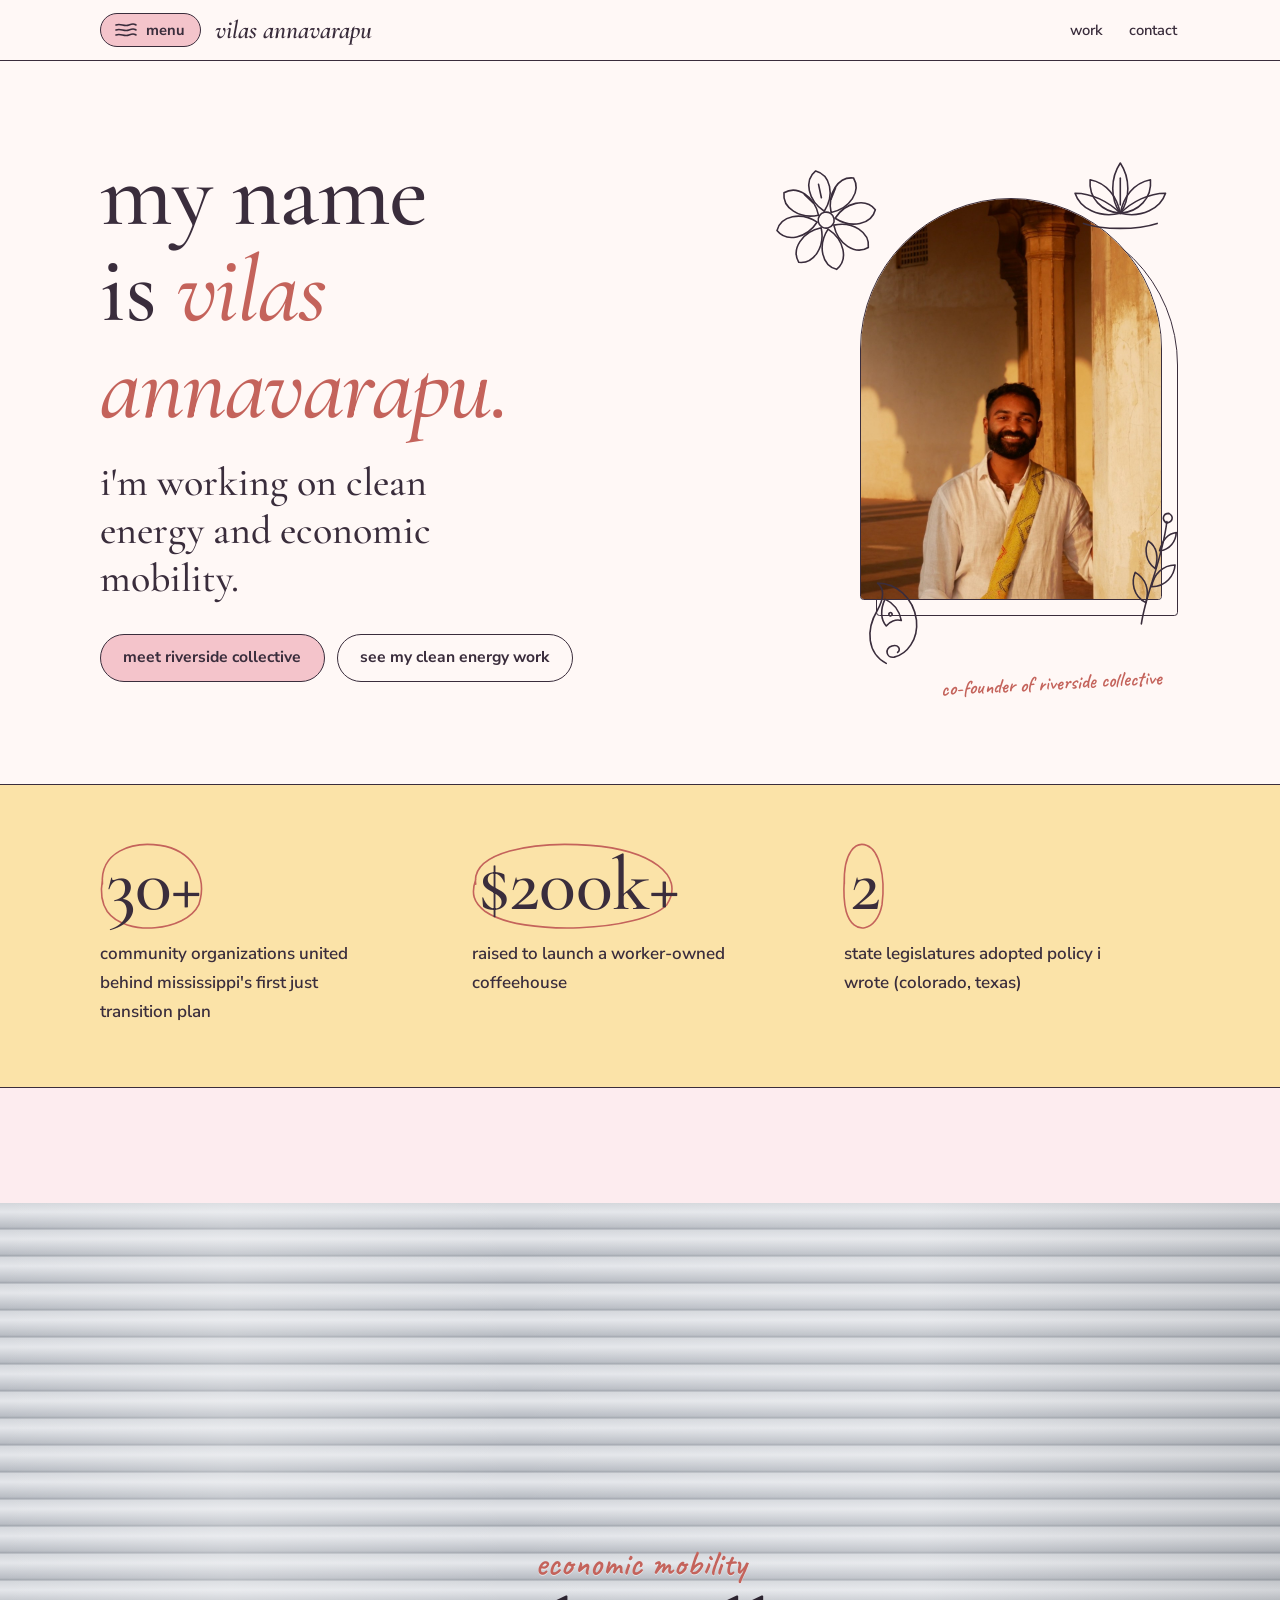
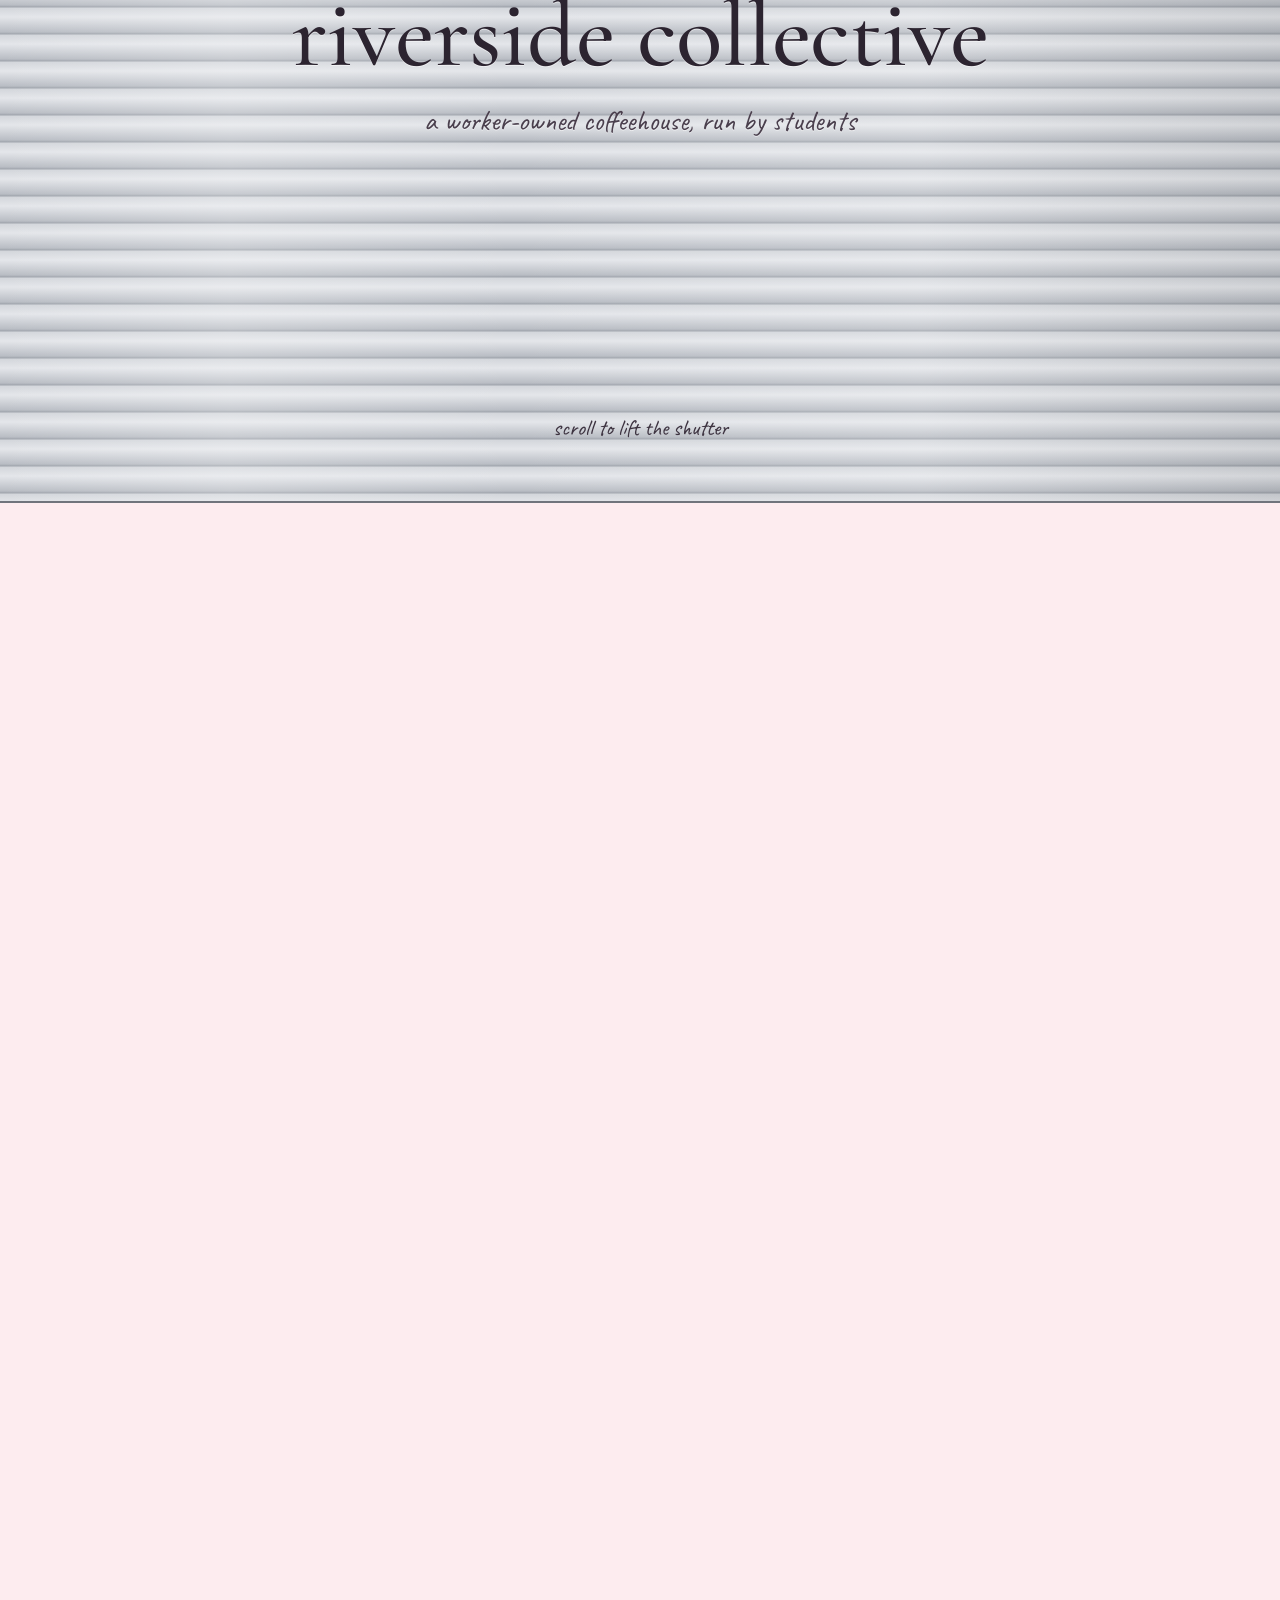
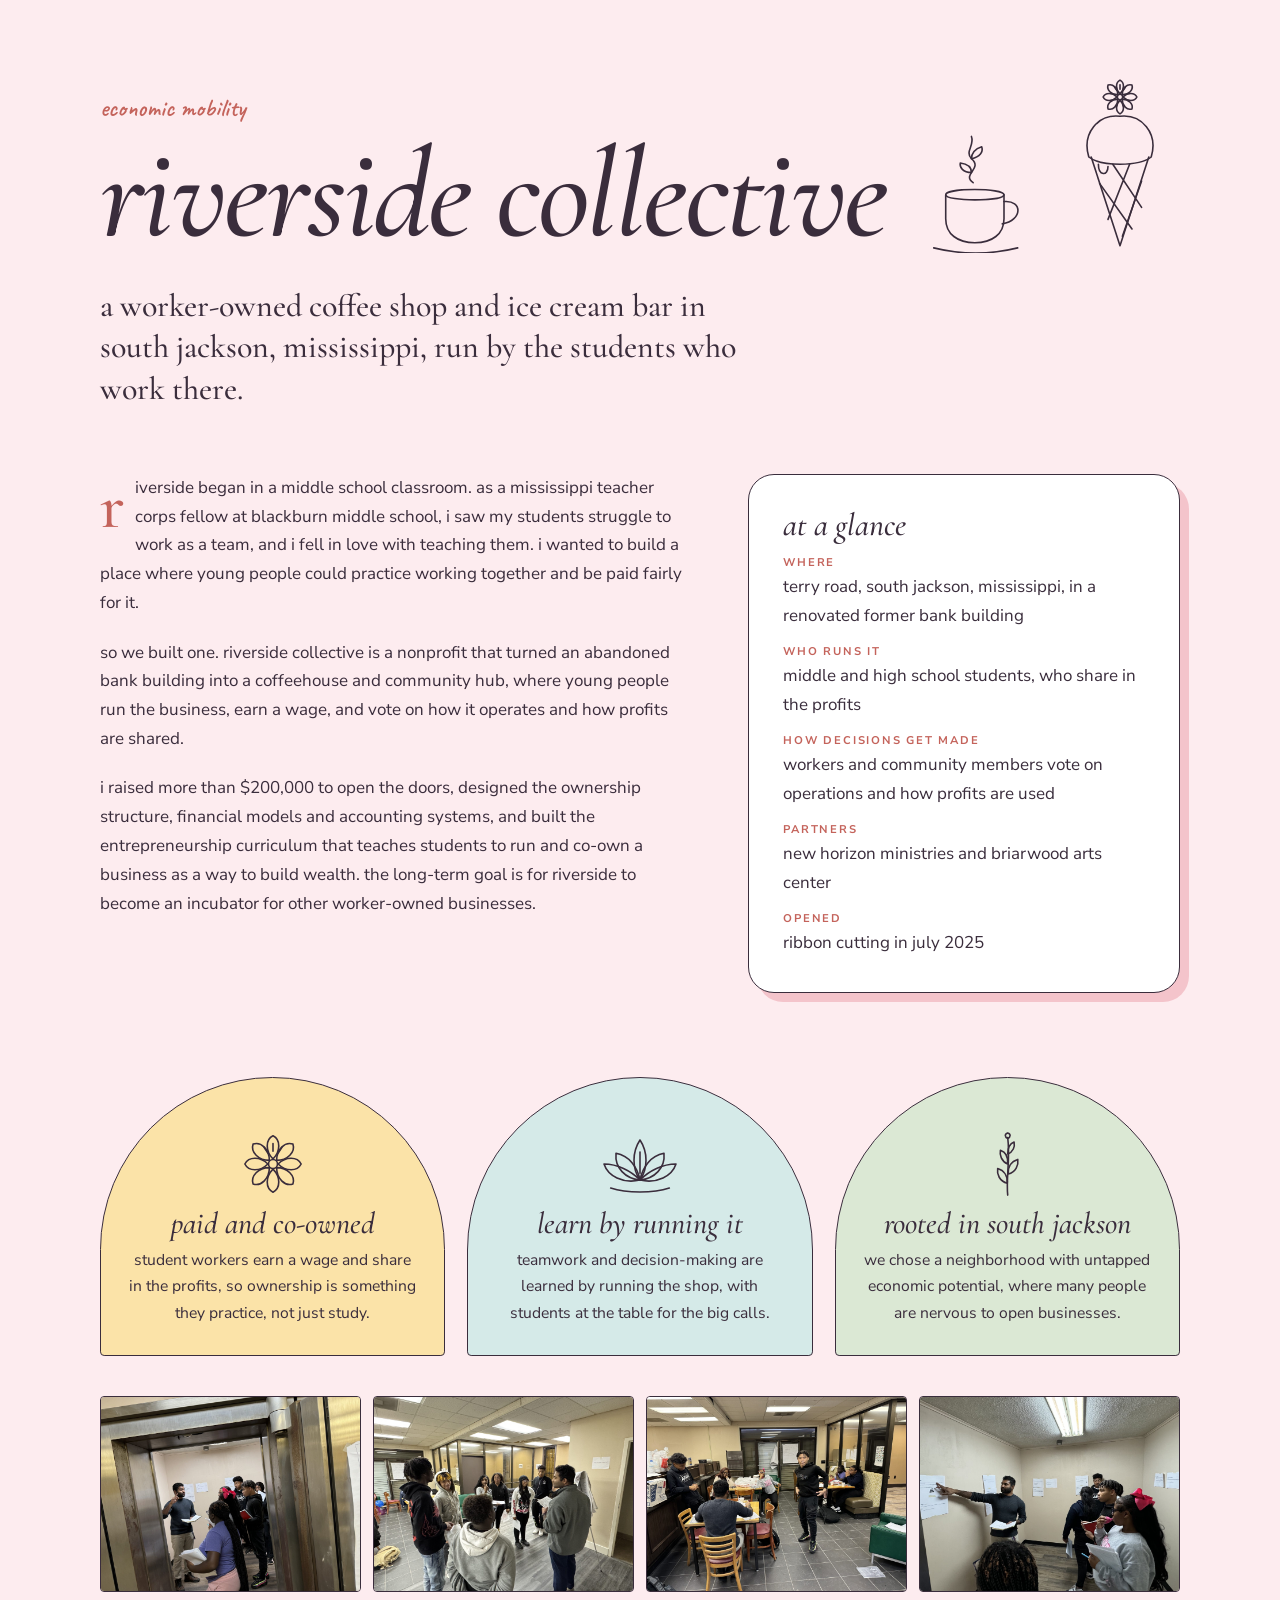
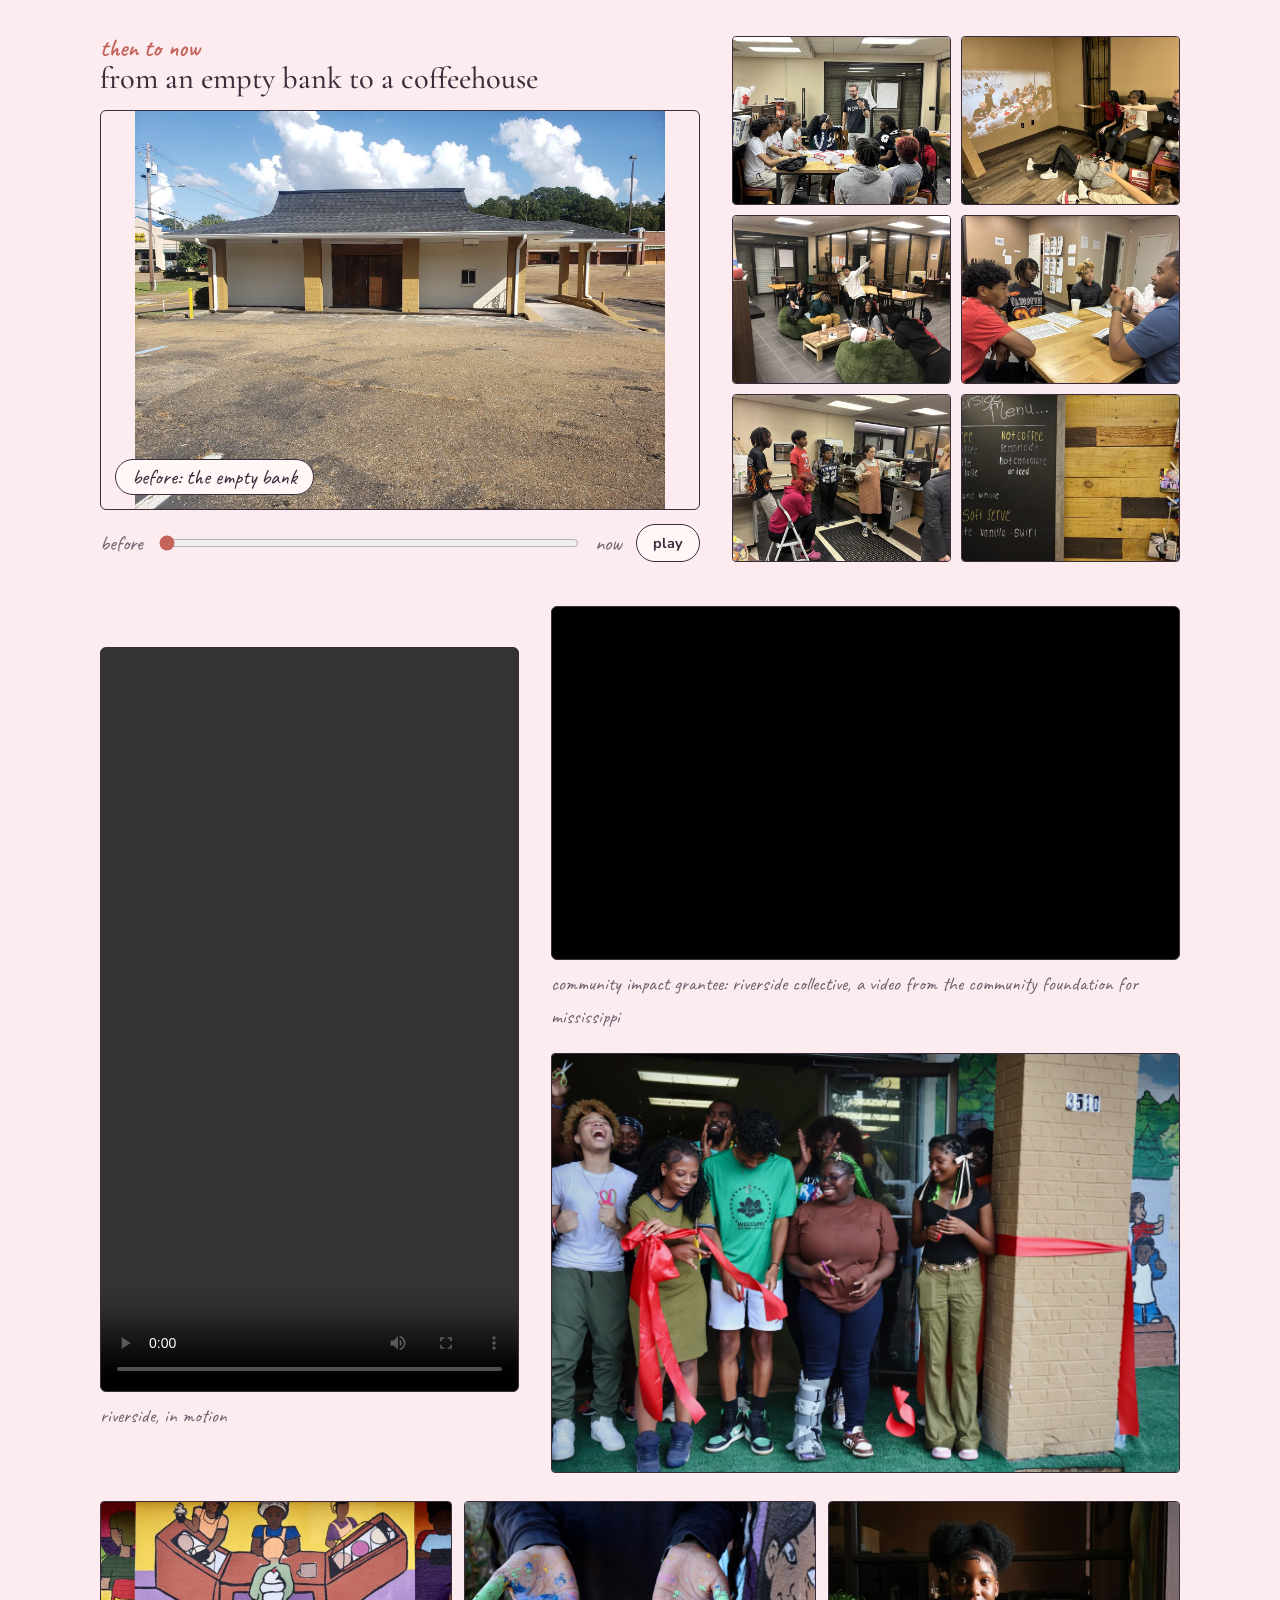
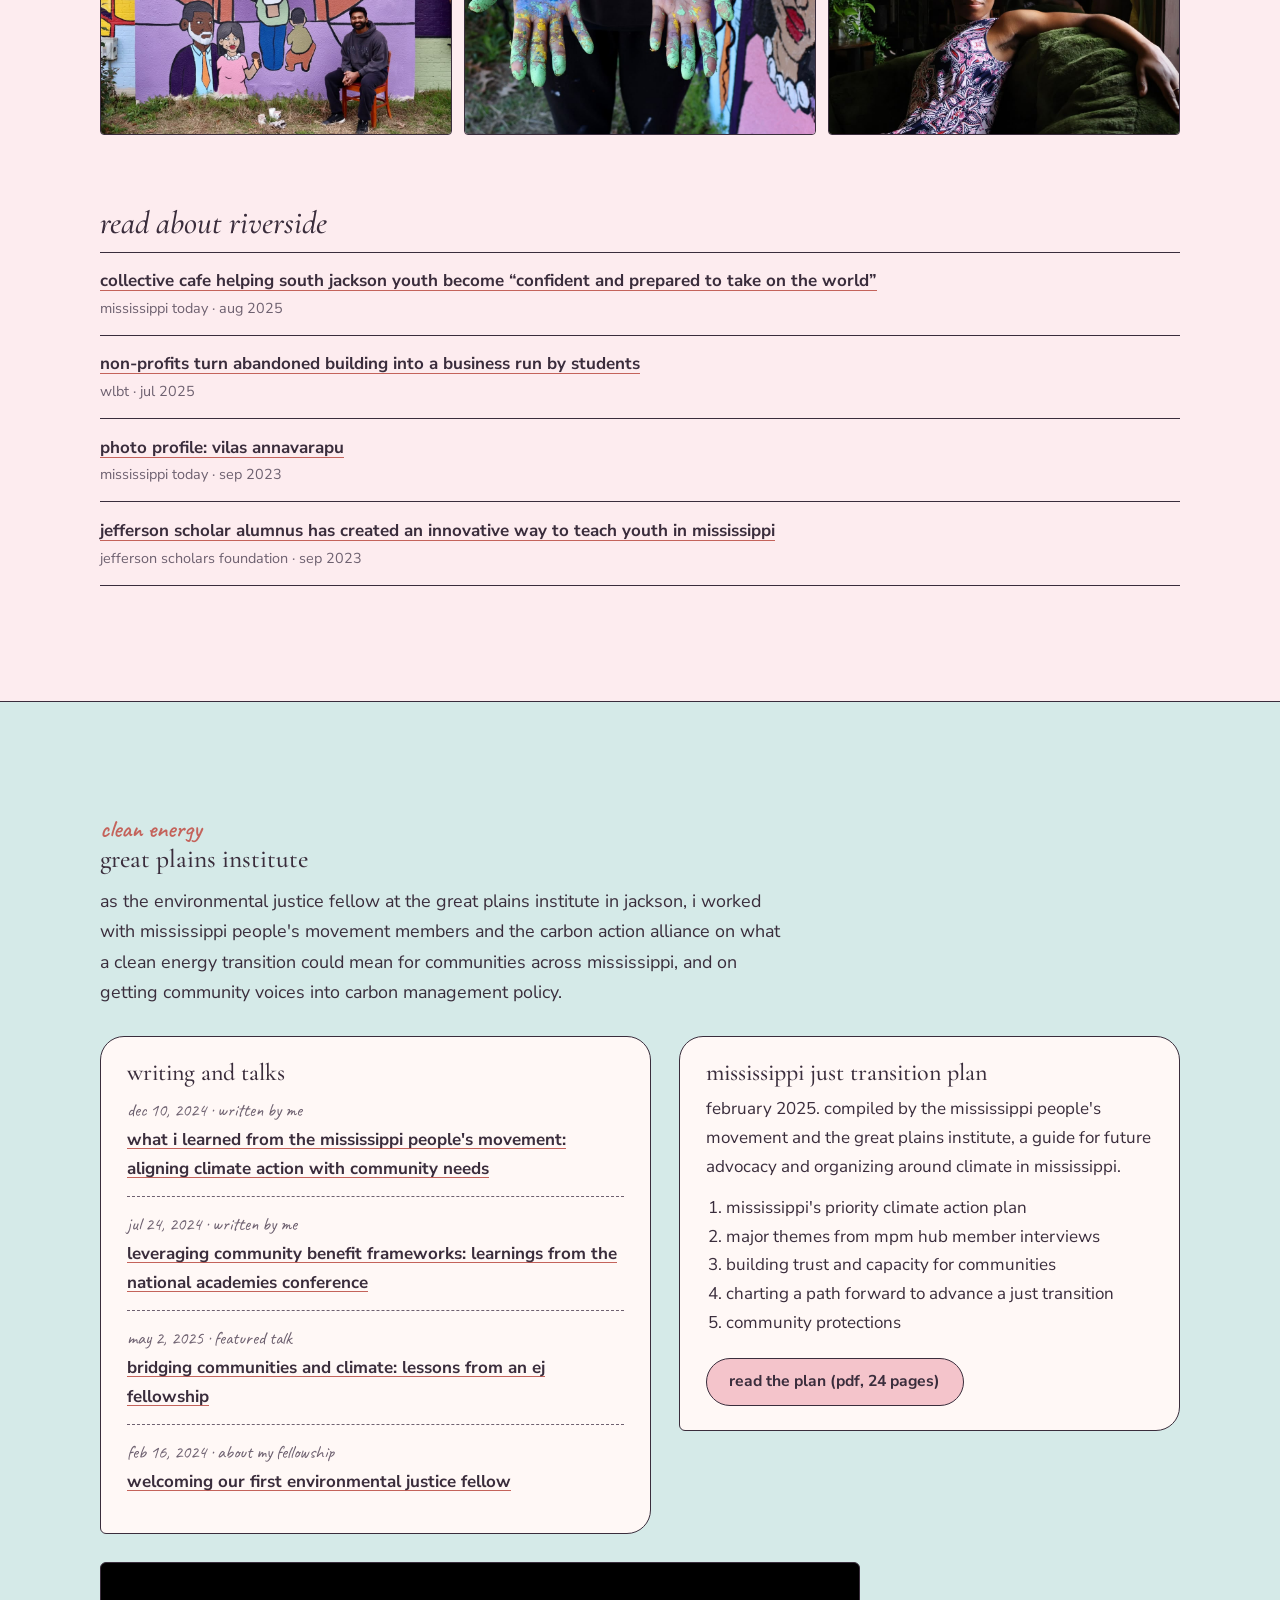
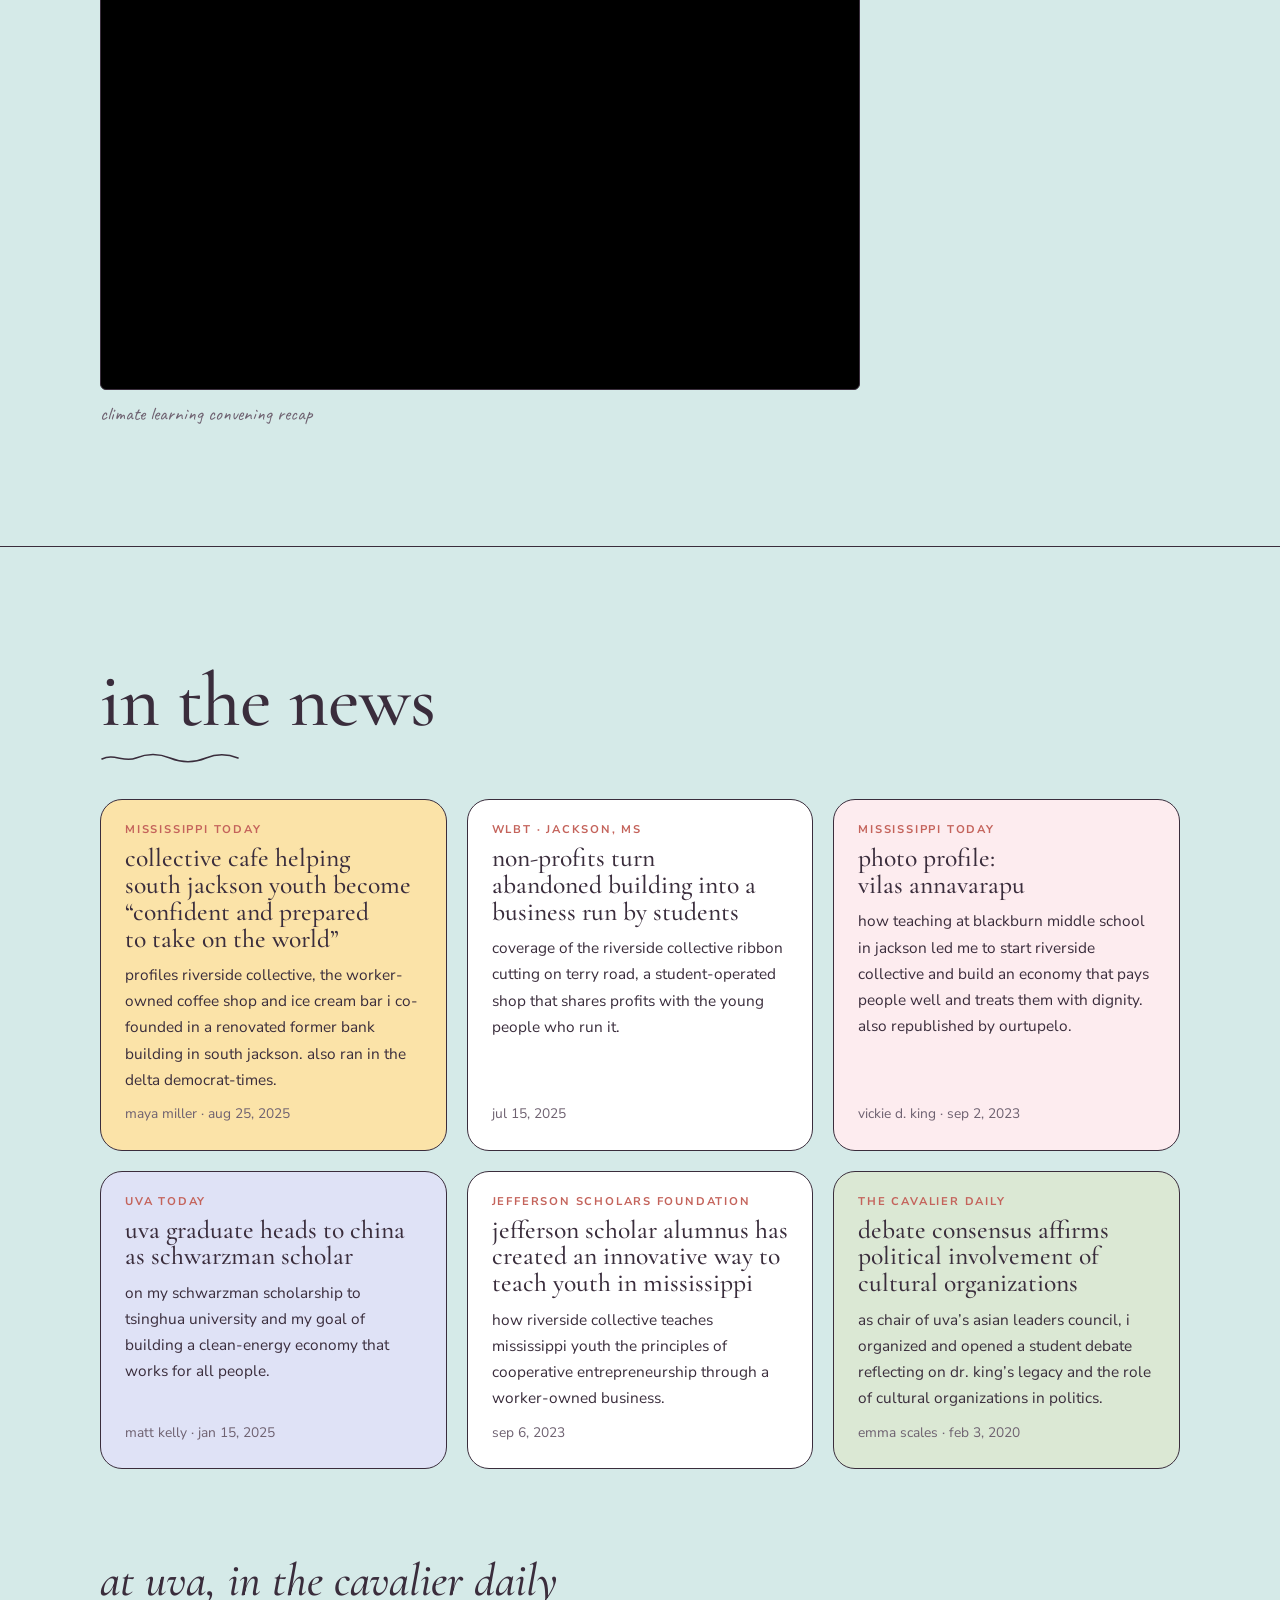
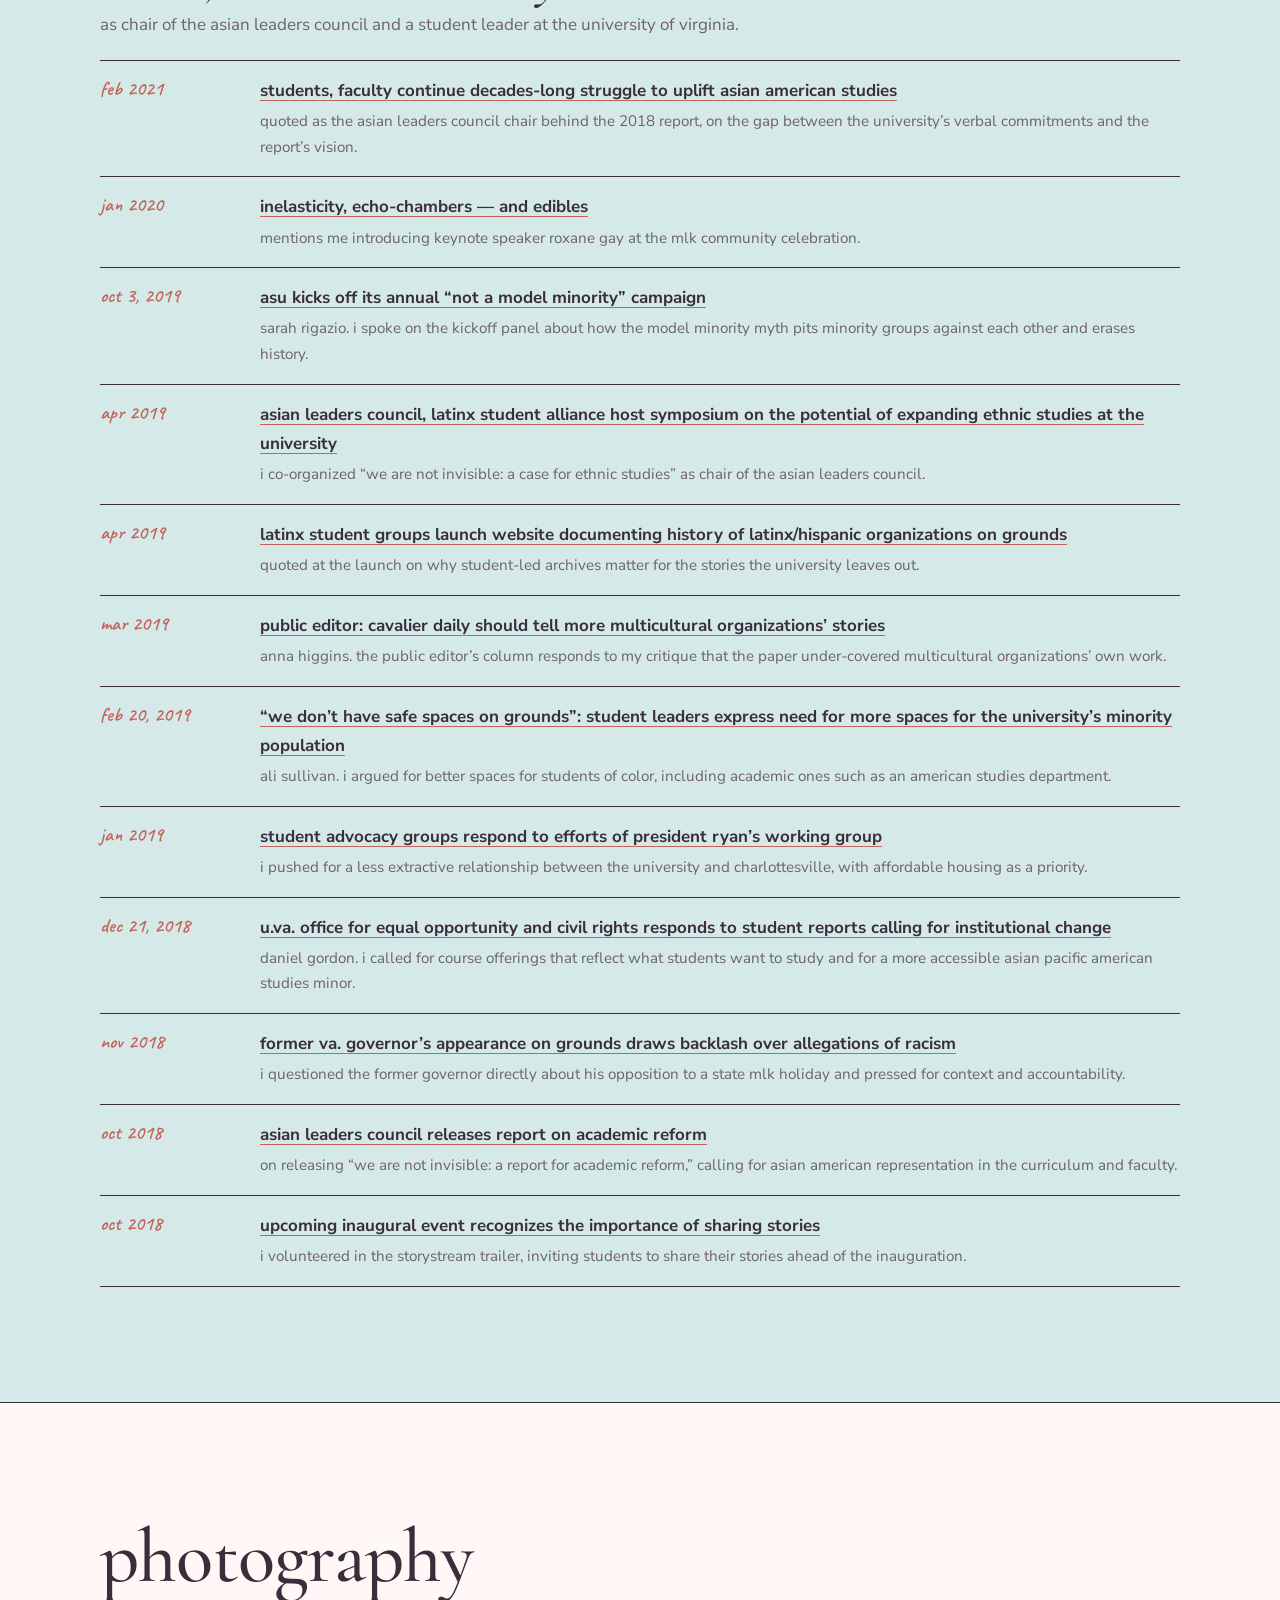
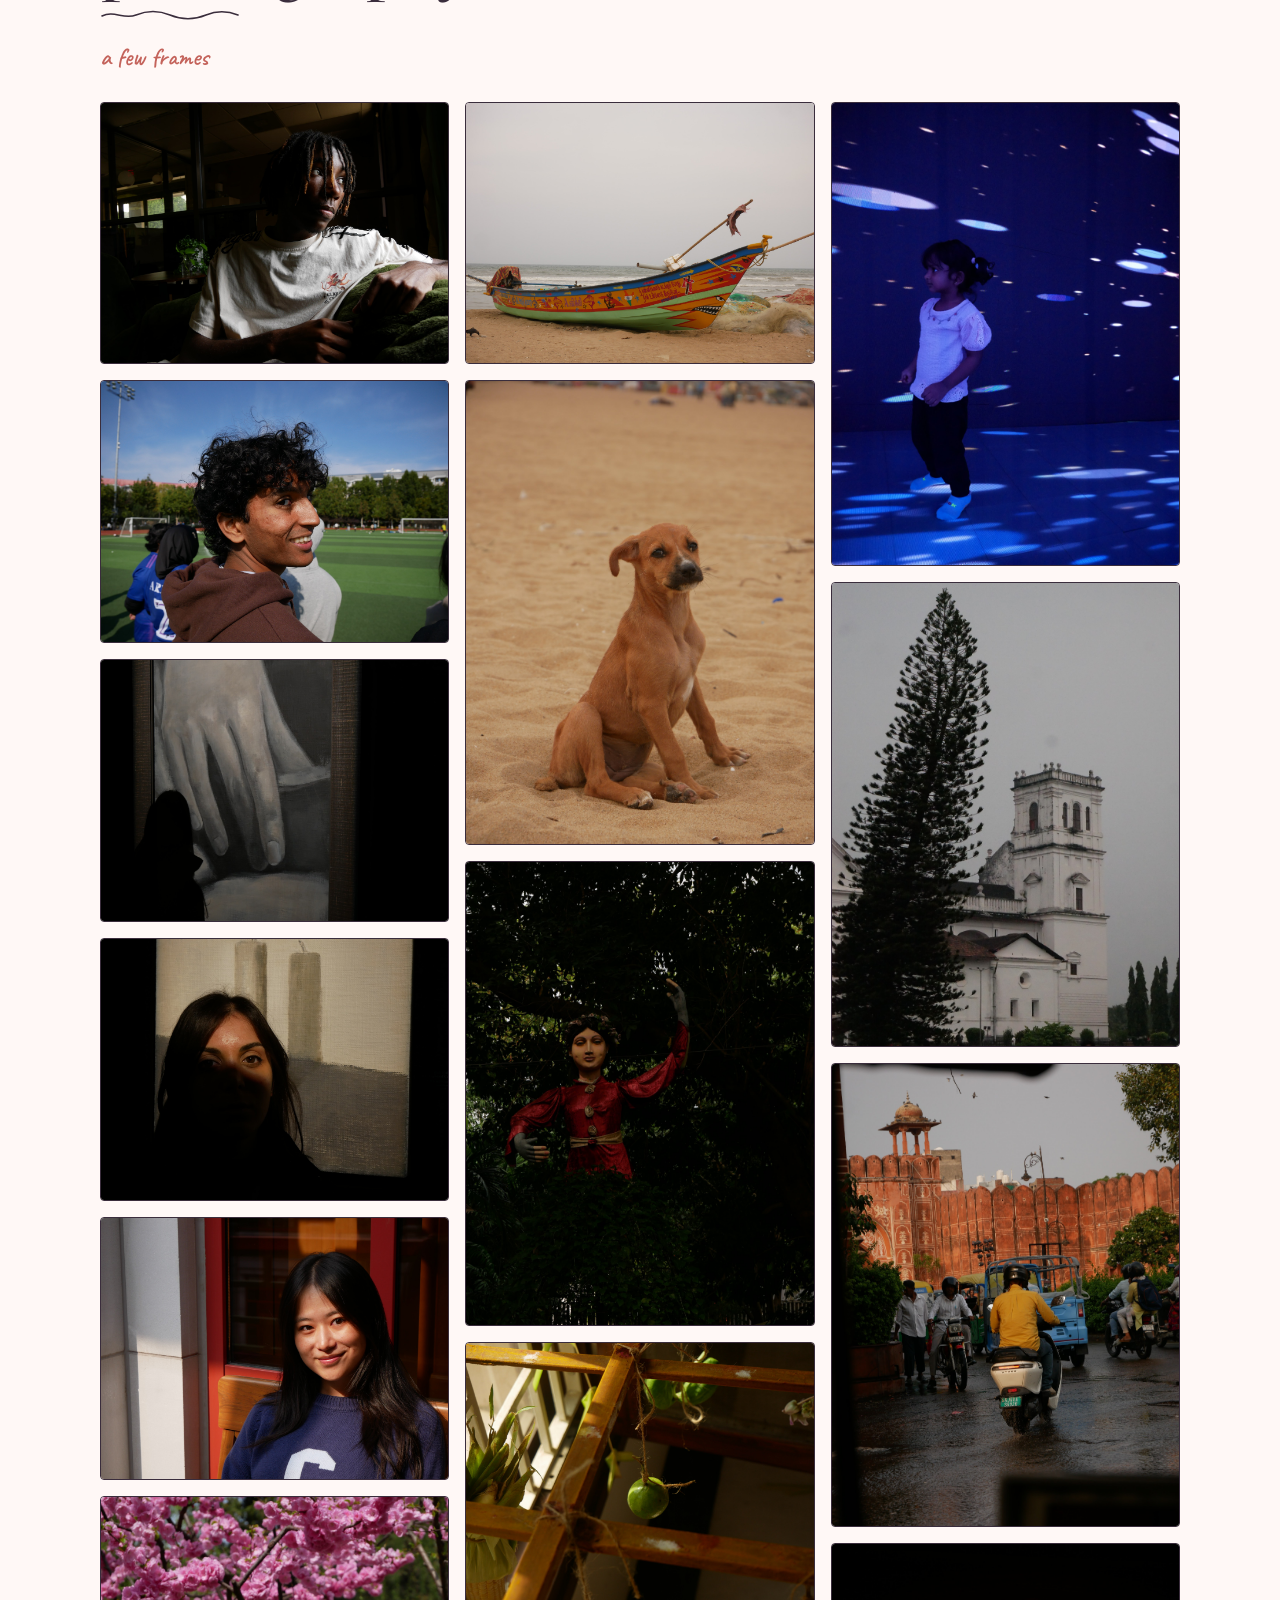
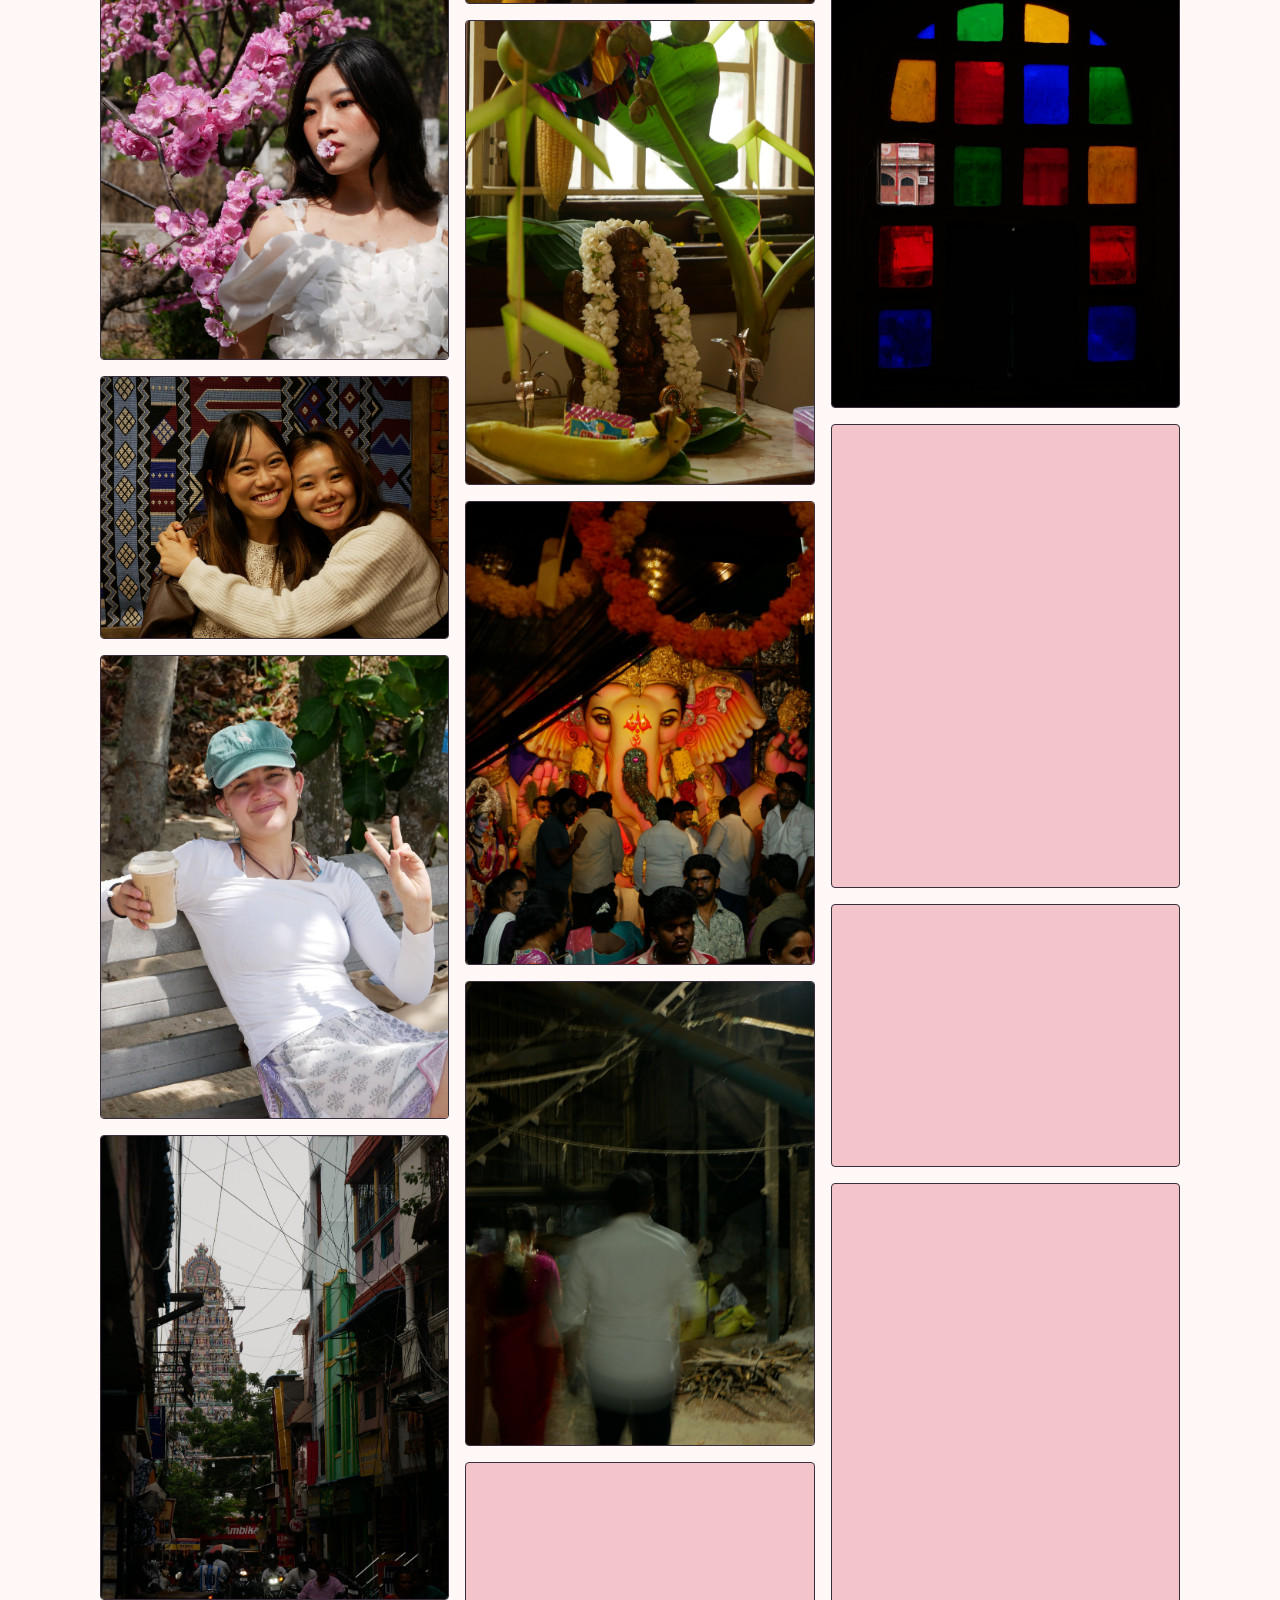
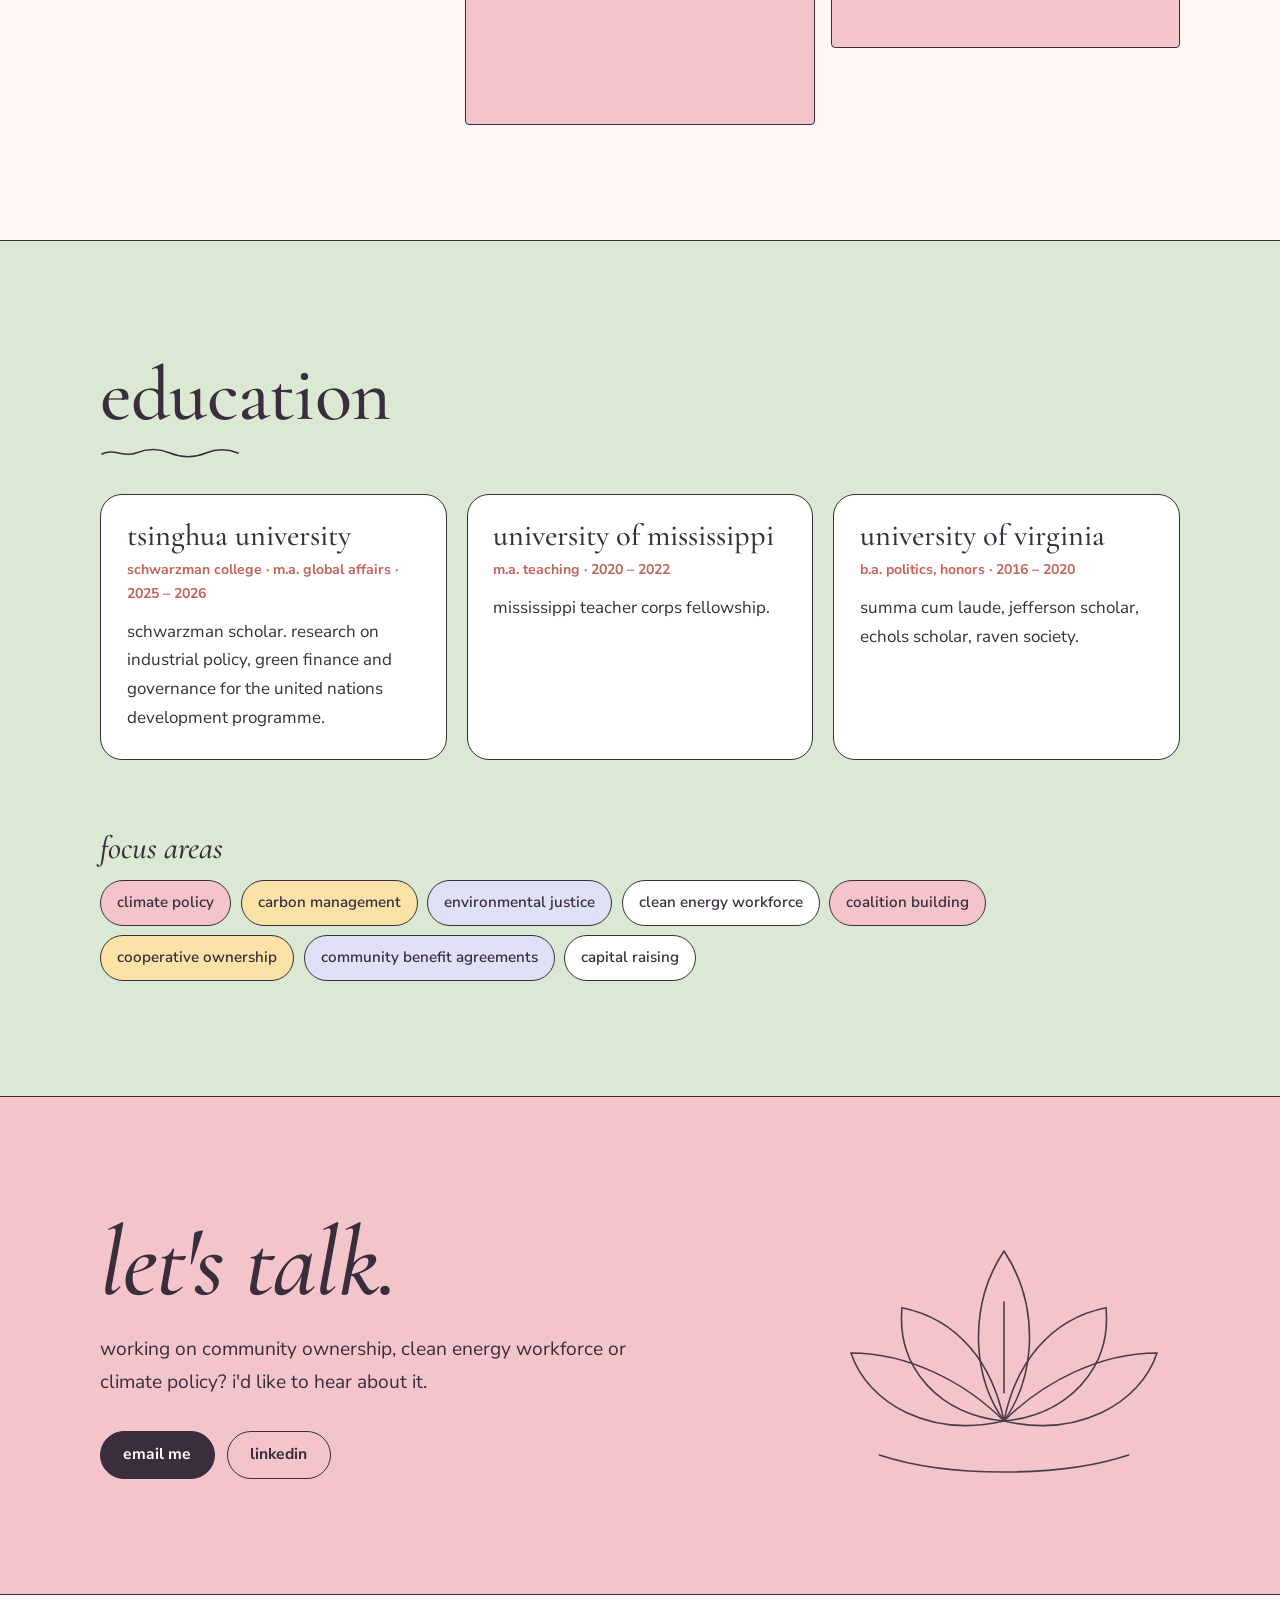
==== commit 19872a3b: "Fix crowded top bar on phones" ====
--- a/index.html
+++ b/index.html
@@ -267,6 +267,8 @@
 .rv-scenes{display:grid;grid-template-columns:repeat(4,1fr);gap:12px;margin:40px 0 8px}
 .rv-scenes img{display:block;width:100%;aspect-ratio:4/3;object-fit:cover;border:var(--line) solid var(--ink);border-radius:4px}
 @media(max-width:760px){.rv-scenes{grid-template-columns:1fr 1fr}}
+/* narrow phones: keep the top bar on one line */
+@media (max-width:480px){.nav-in{gap:.6rem}.nav-links{gap:.7rem}.nav-links a{font-size:.86rem}.brand{font-size:1.15rem}.menu-btn{font-size:0;gap:0;padding:.7rem .85rem}}
 </style>
 </head>
 <body>
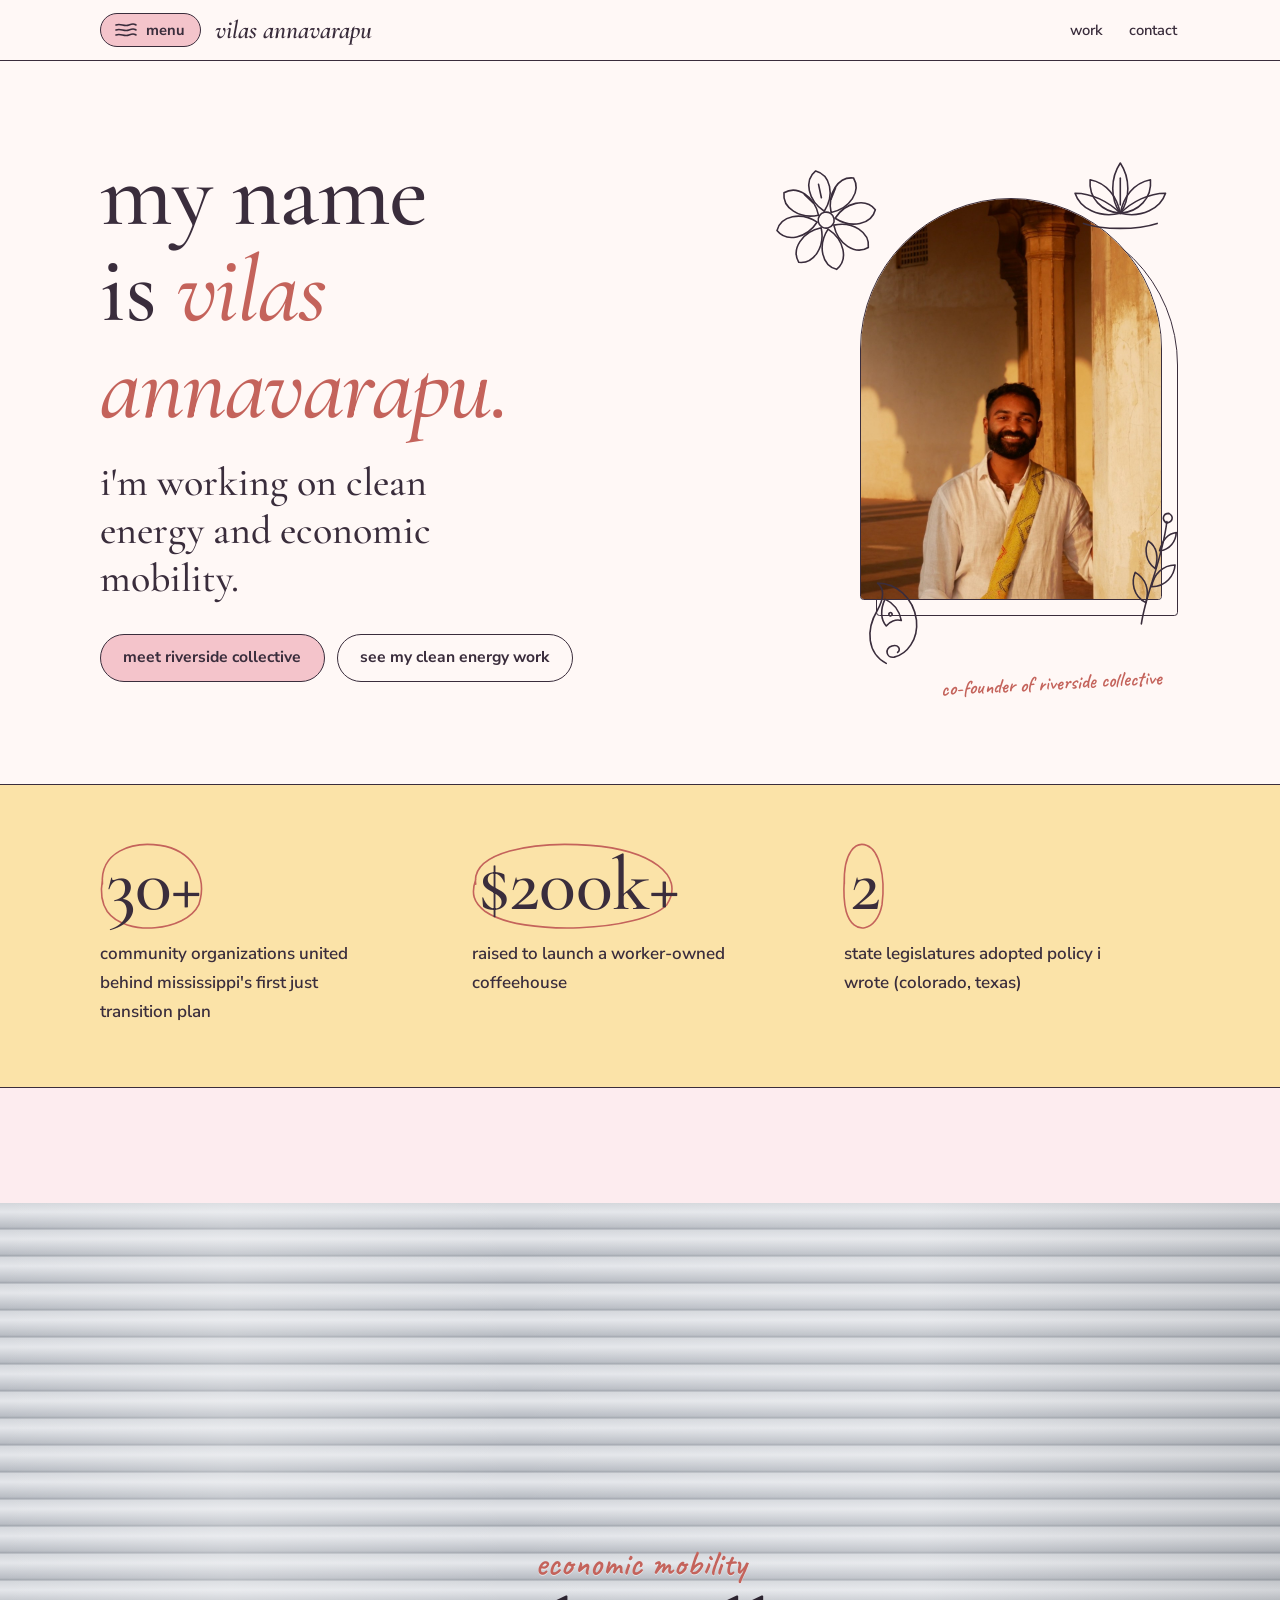
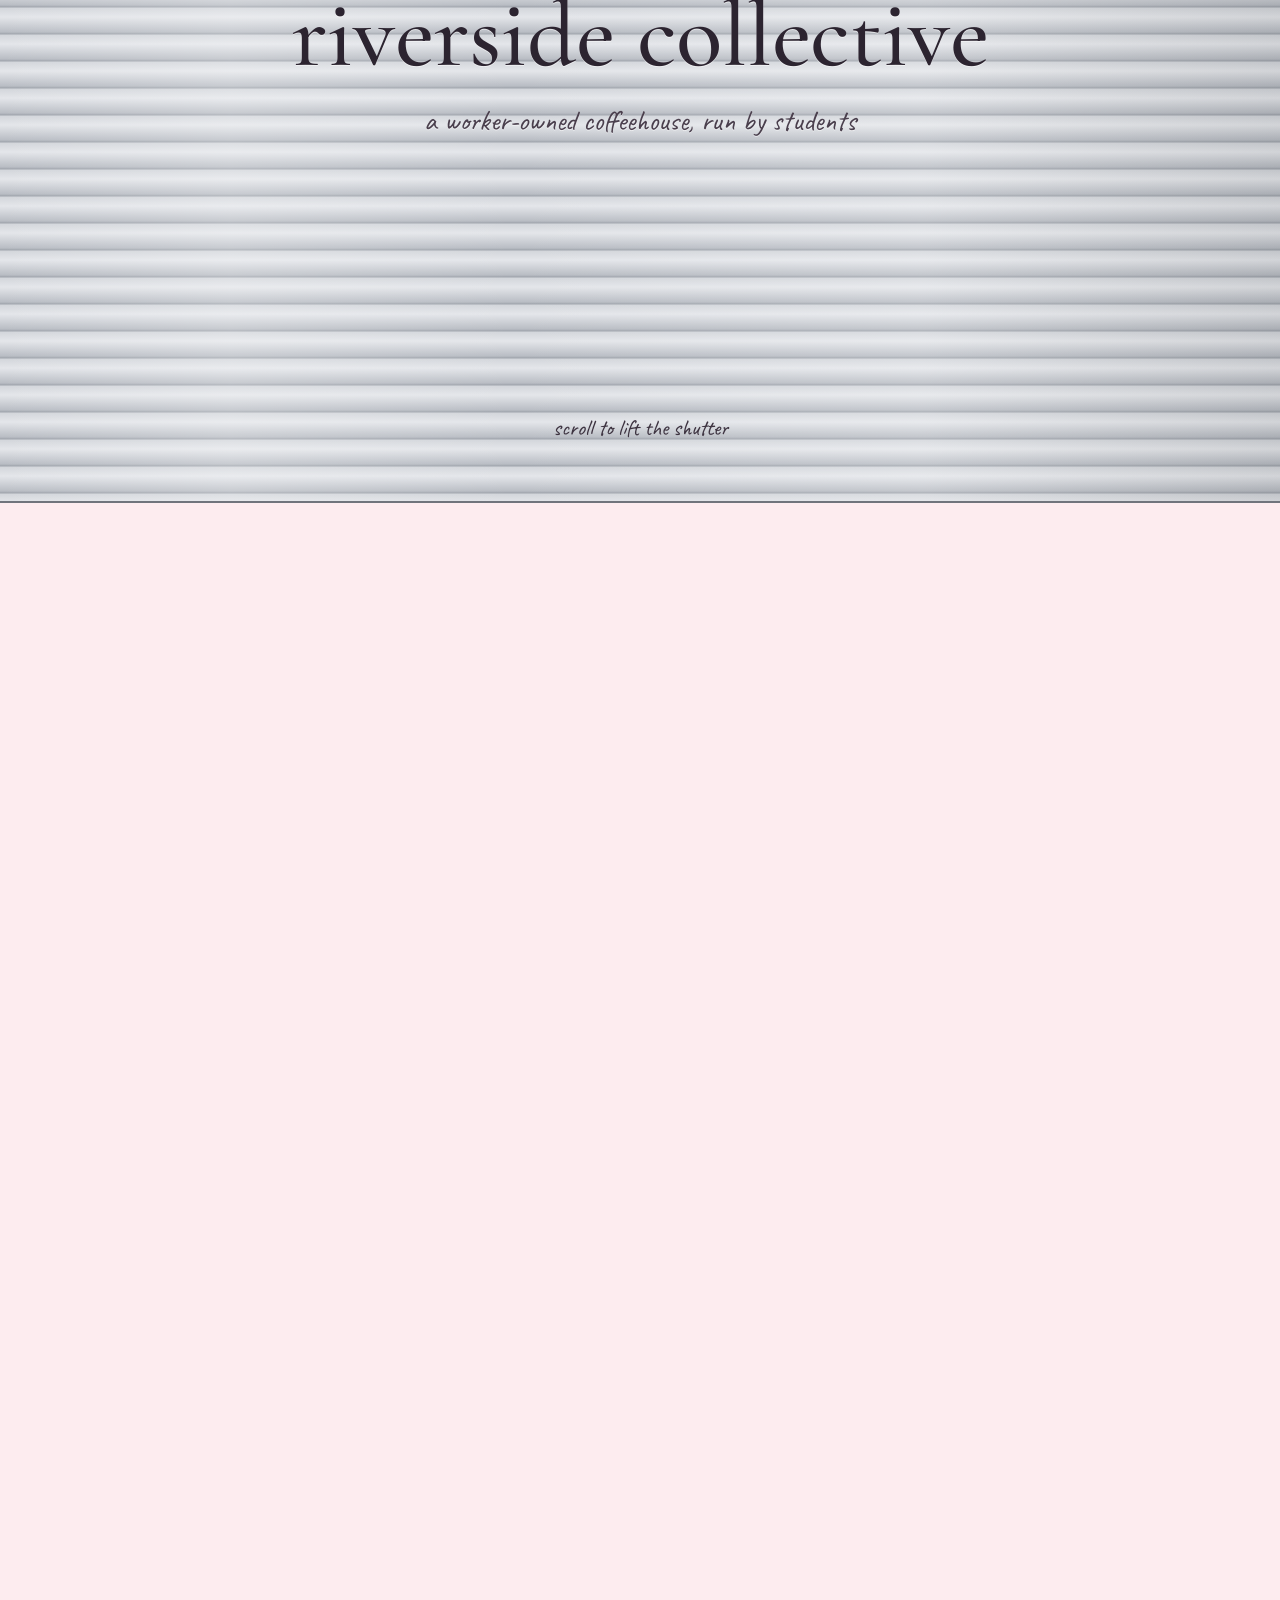
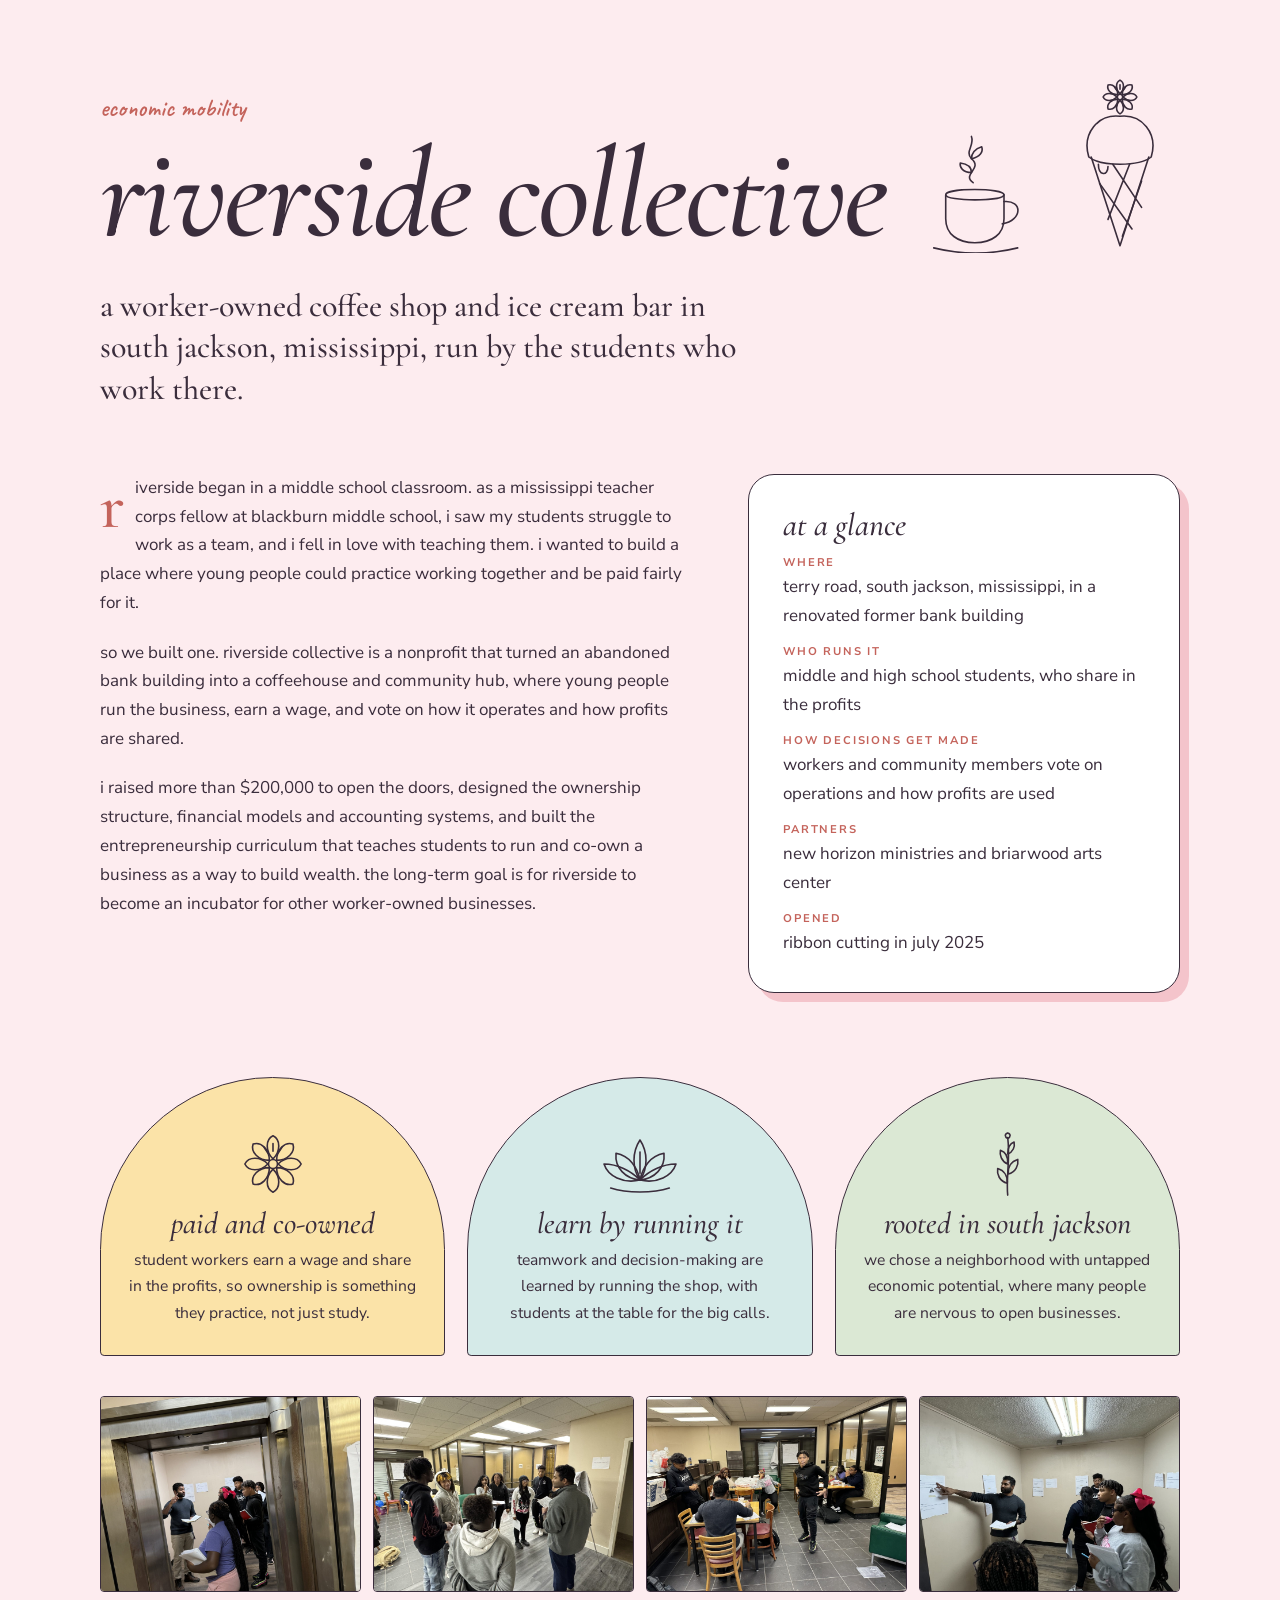
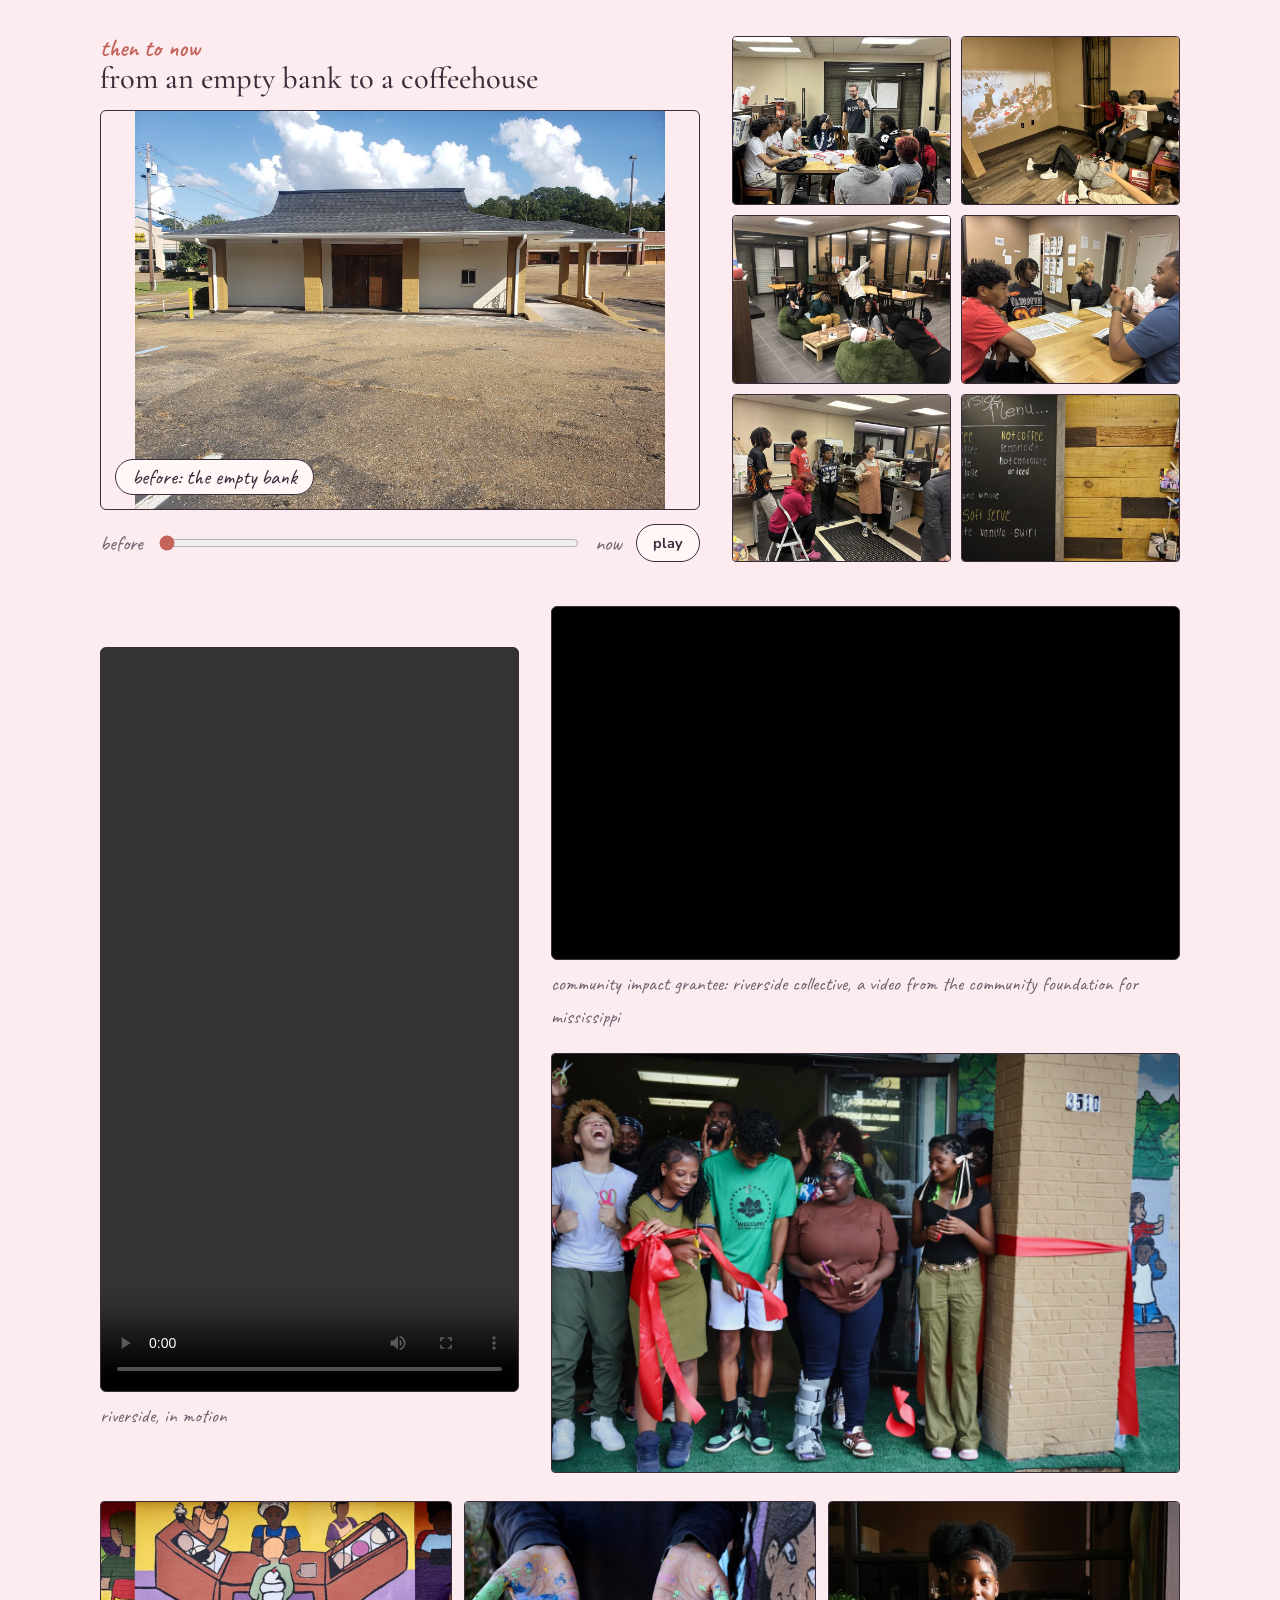
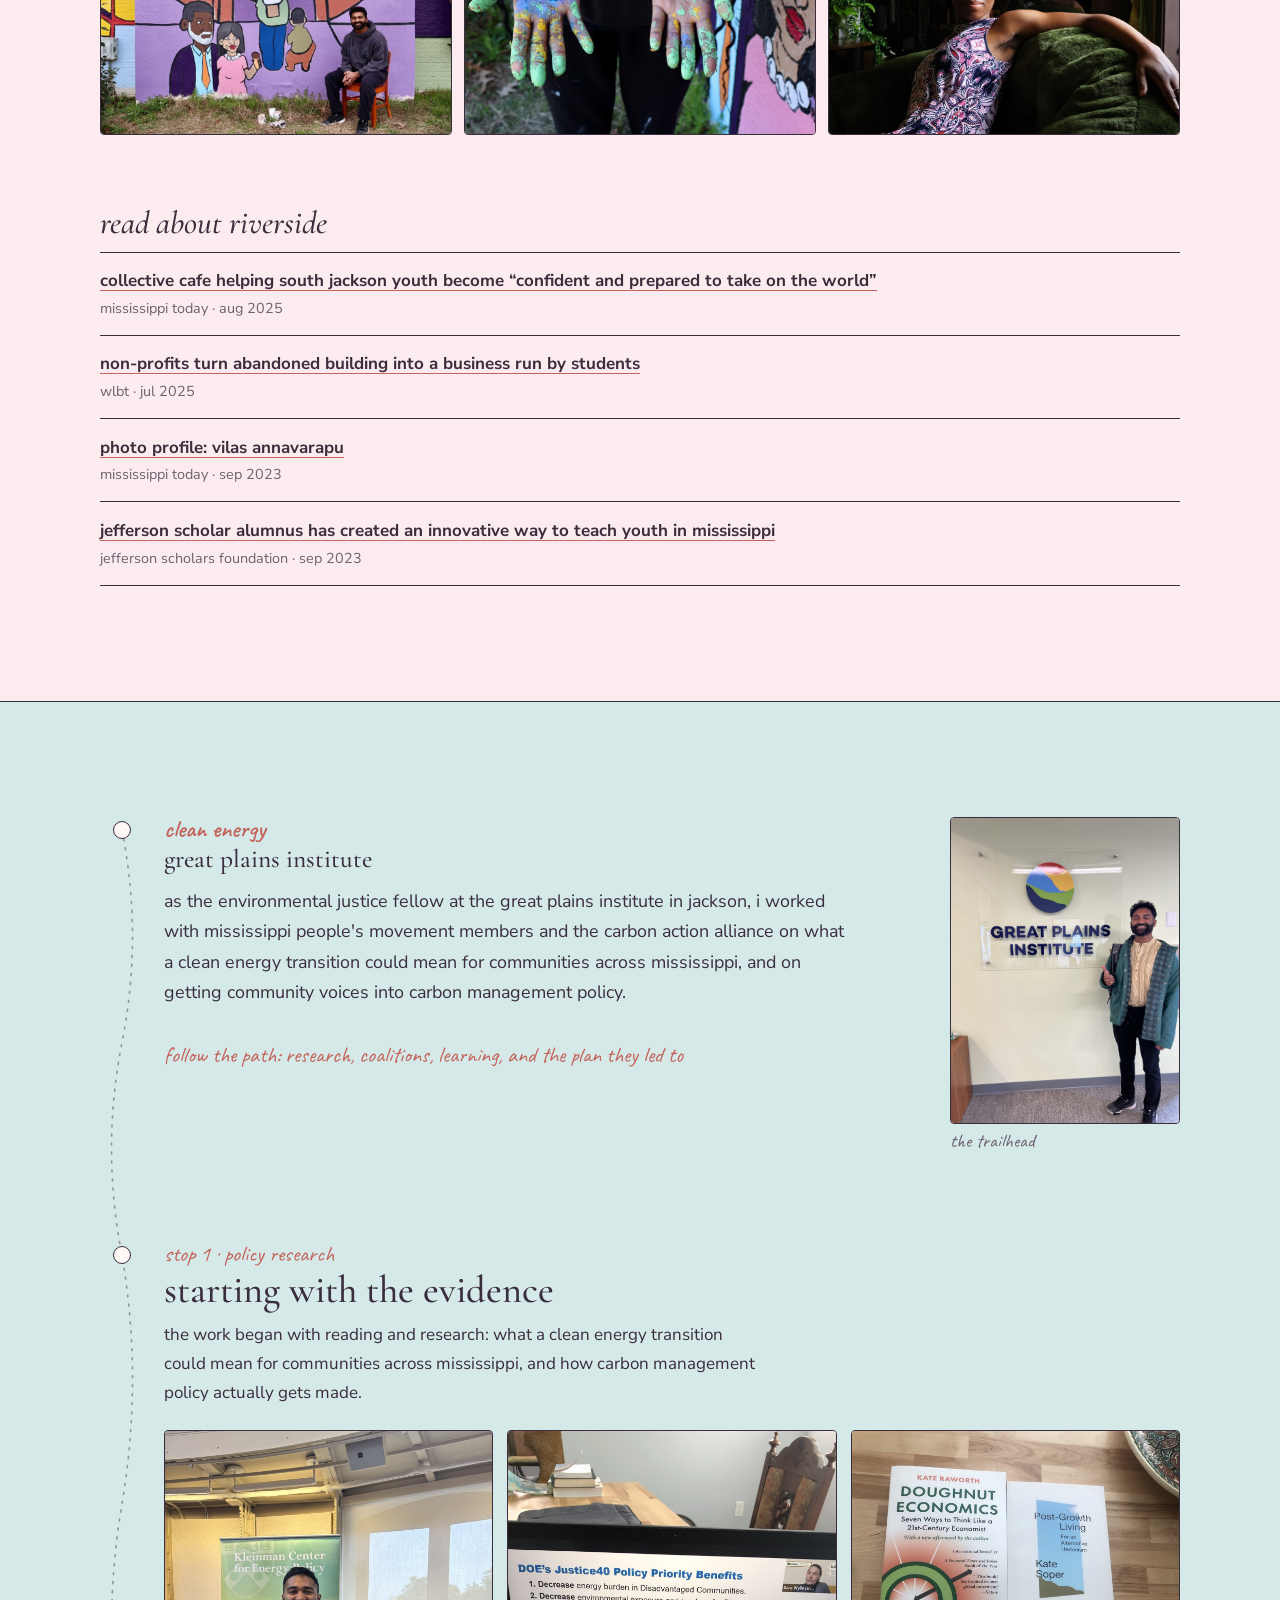
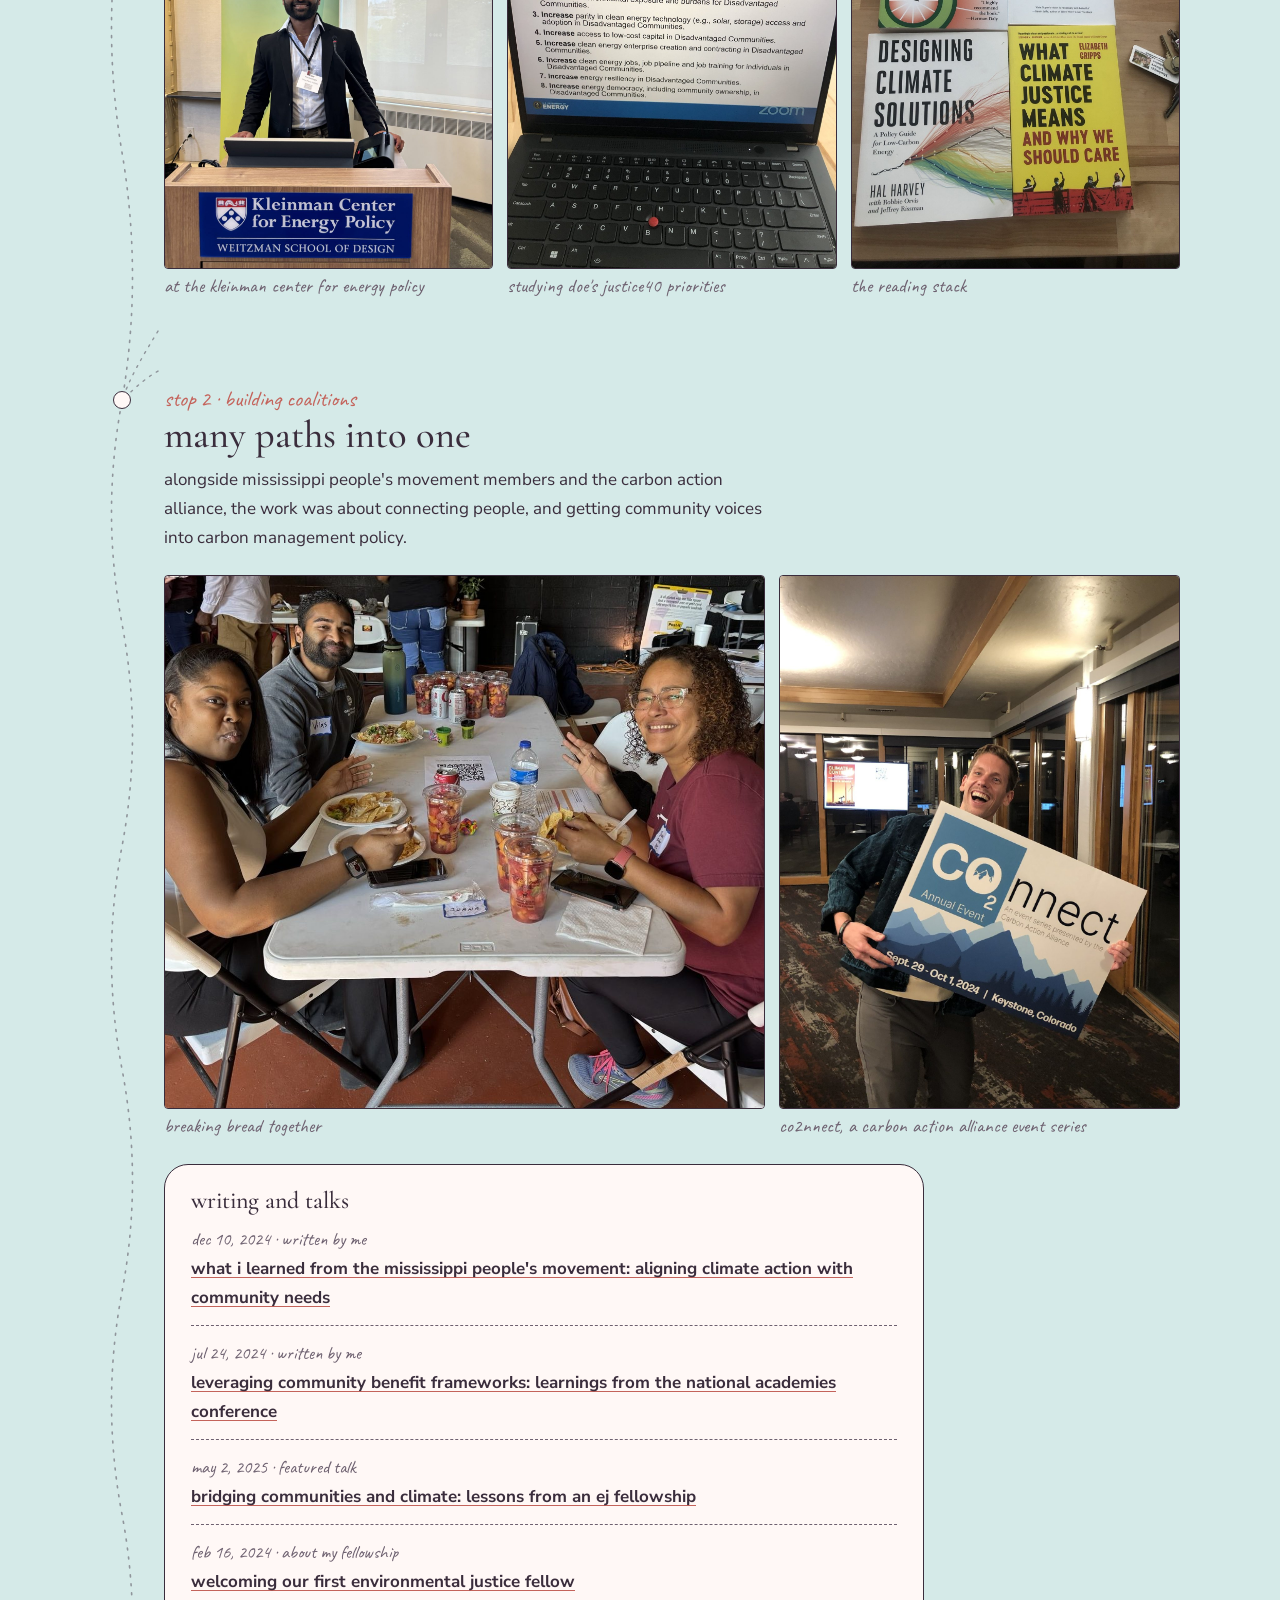
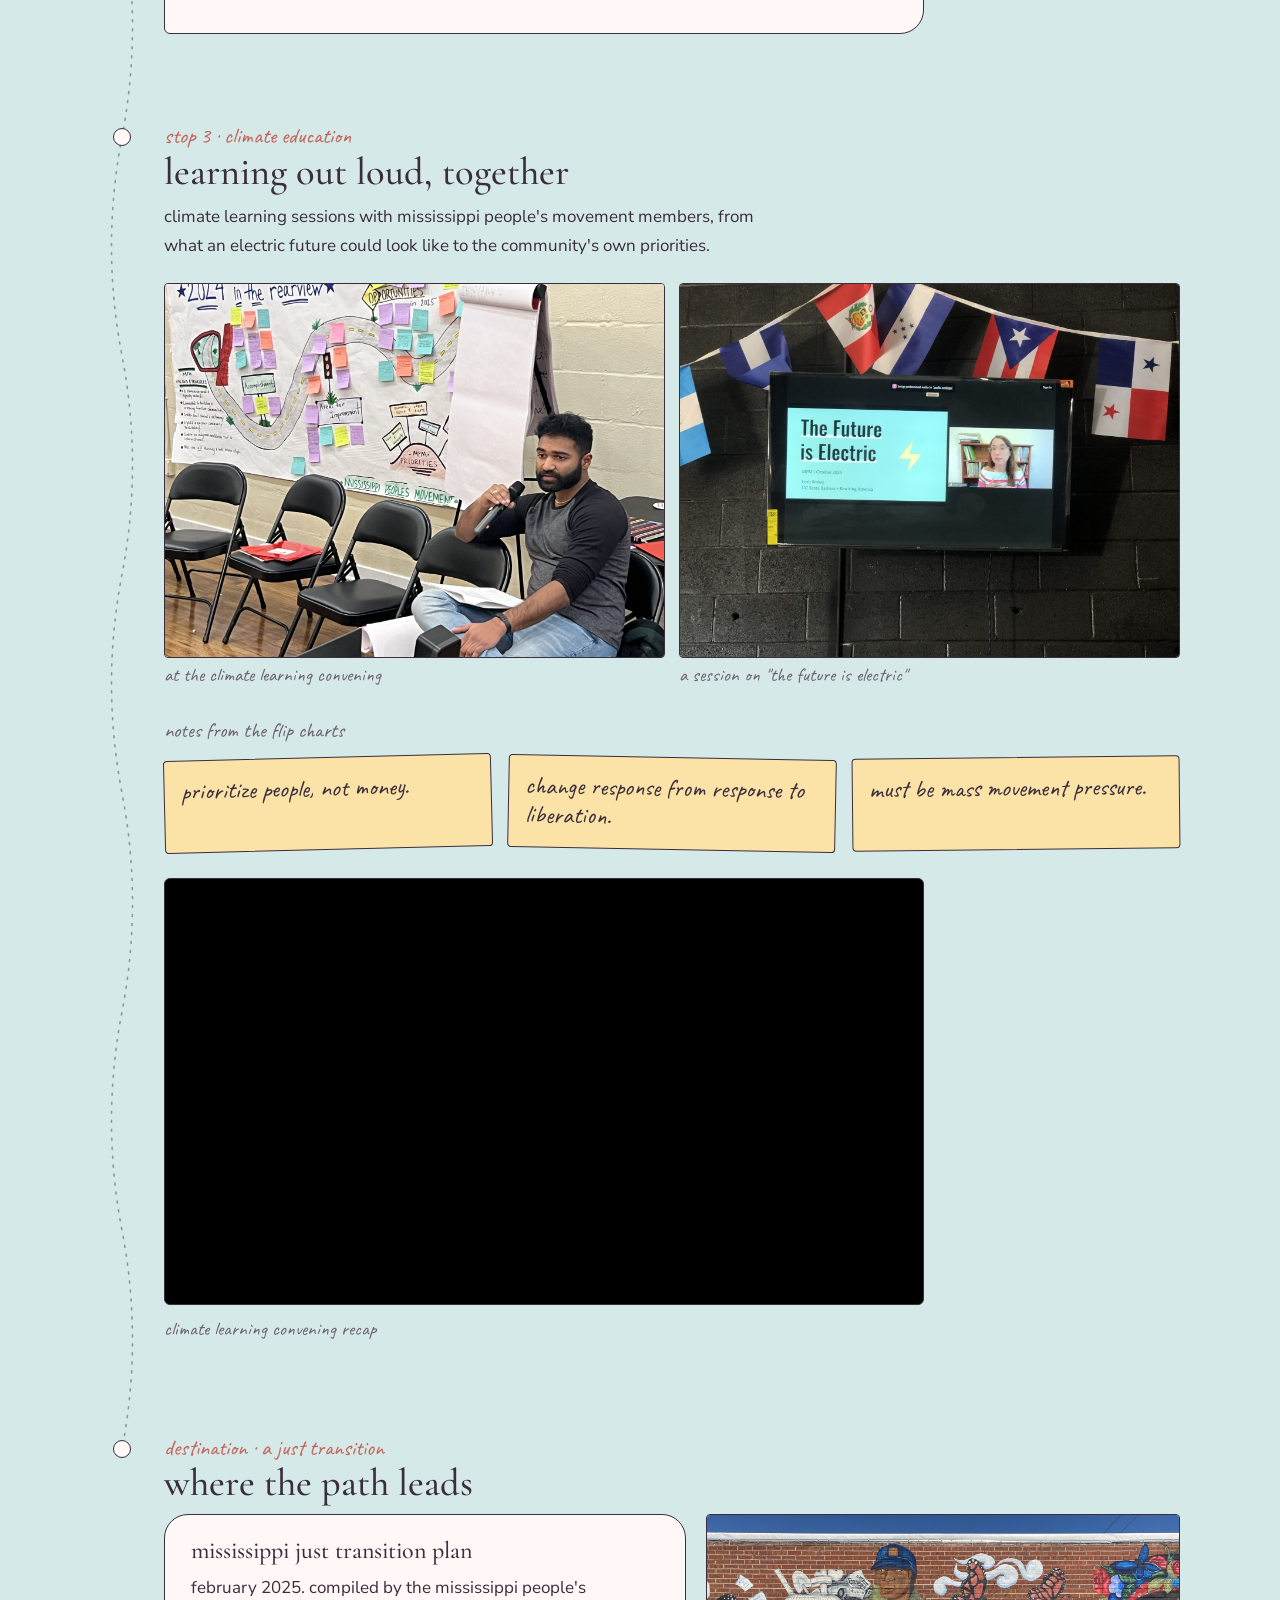
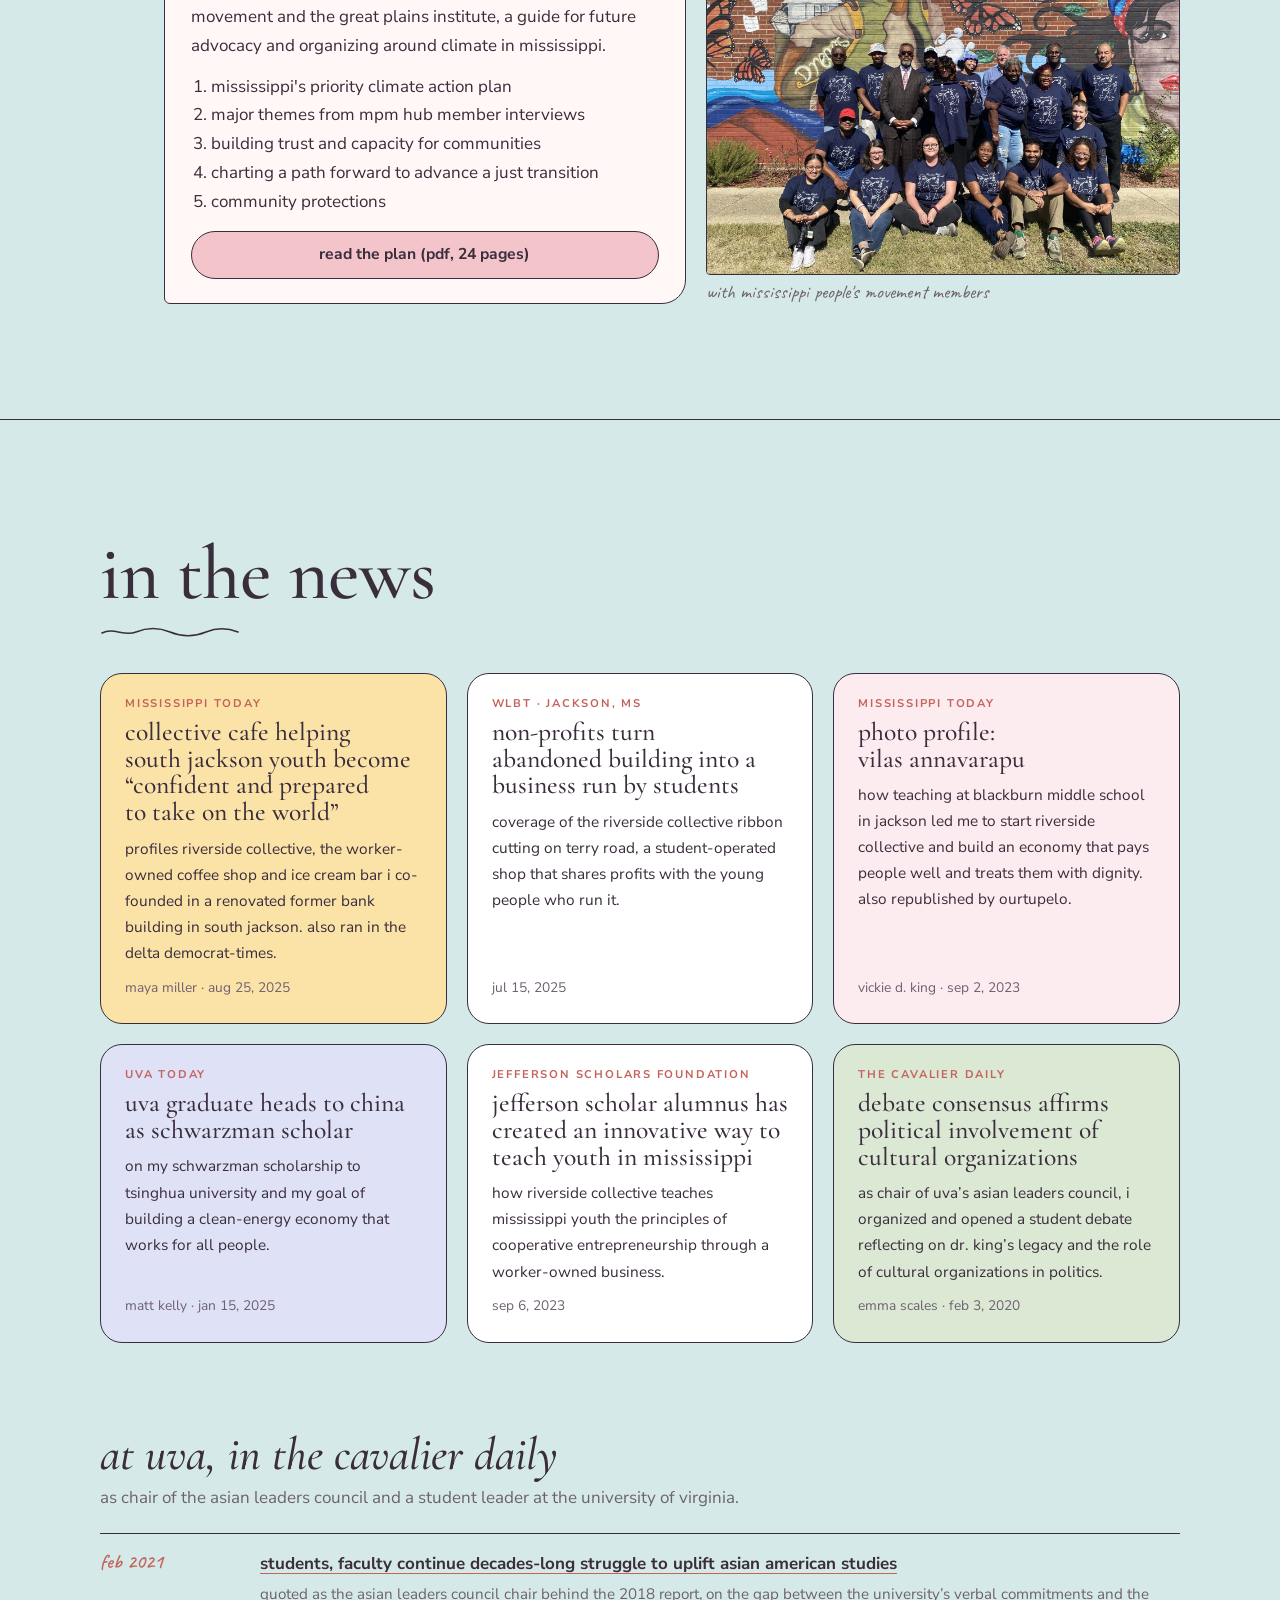
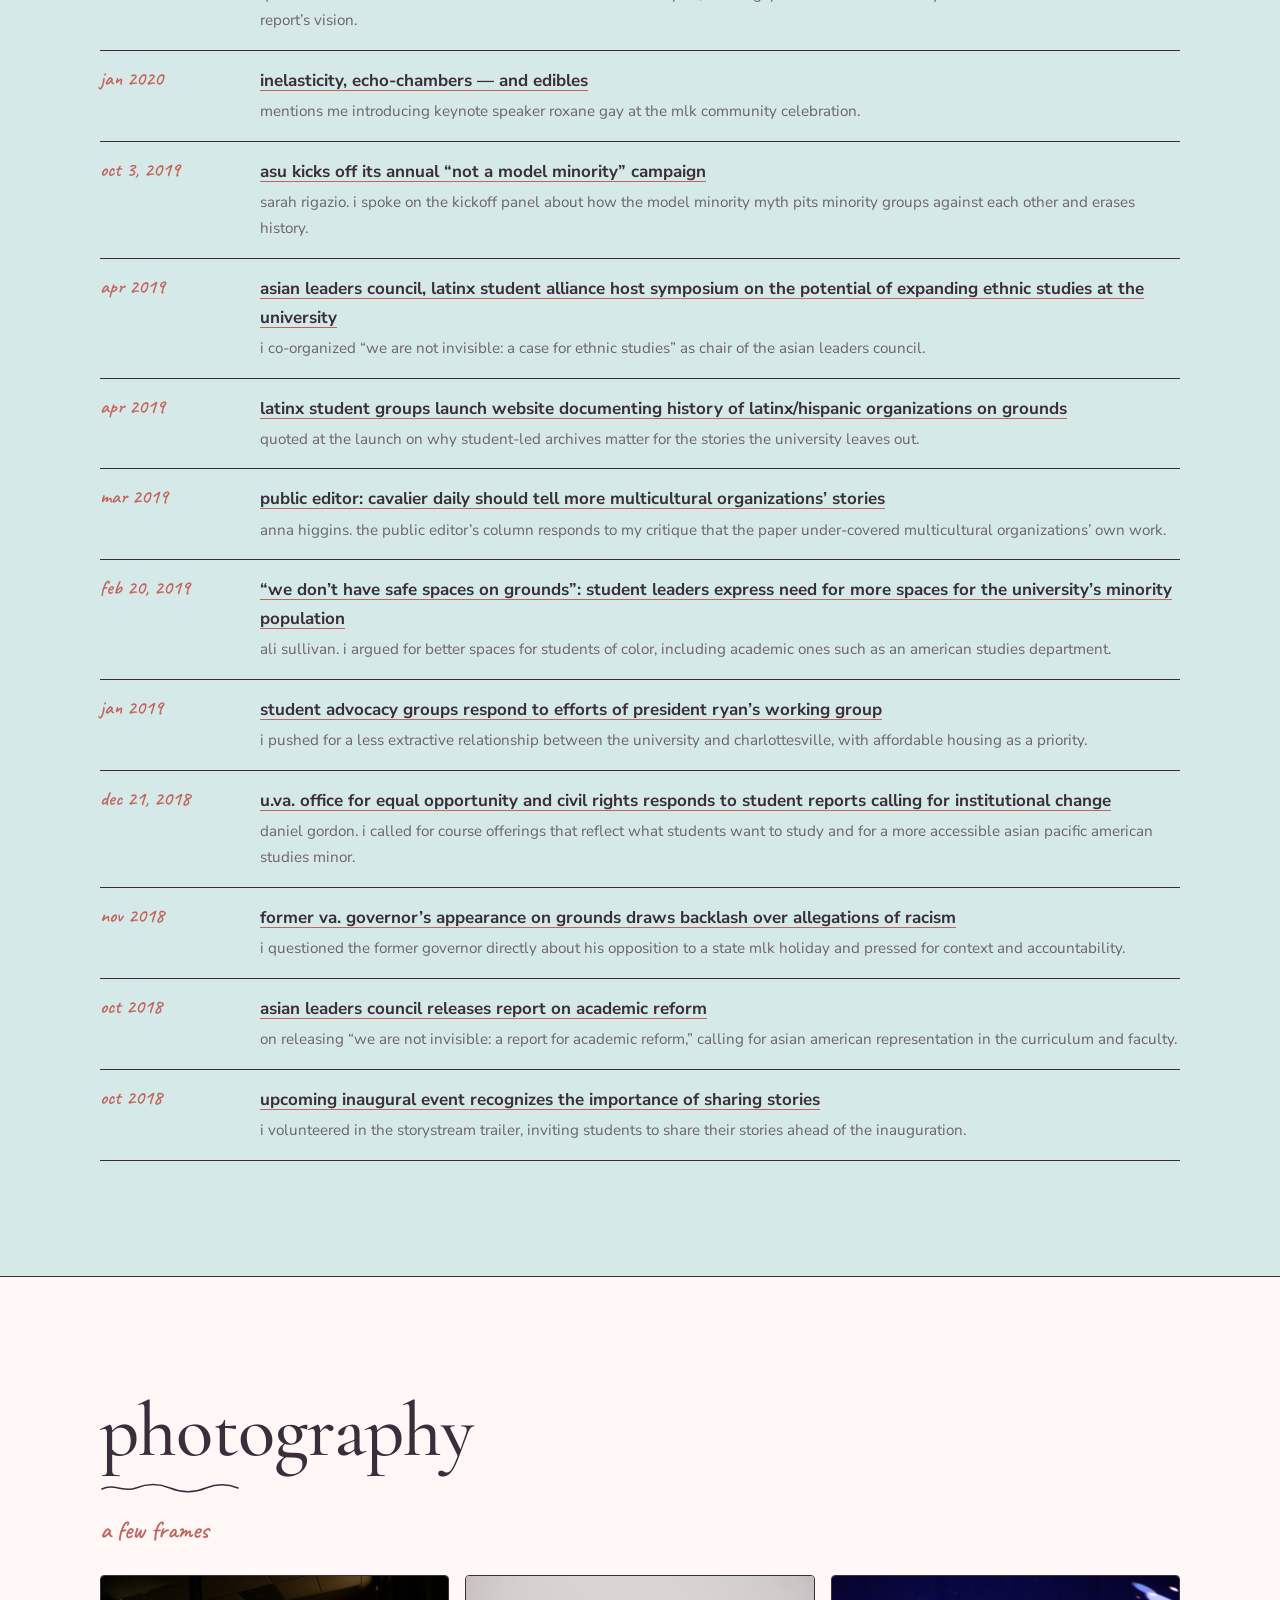
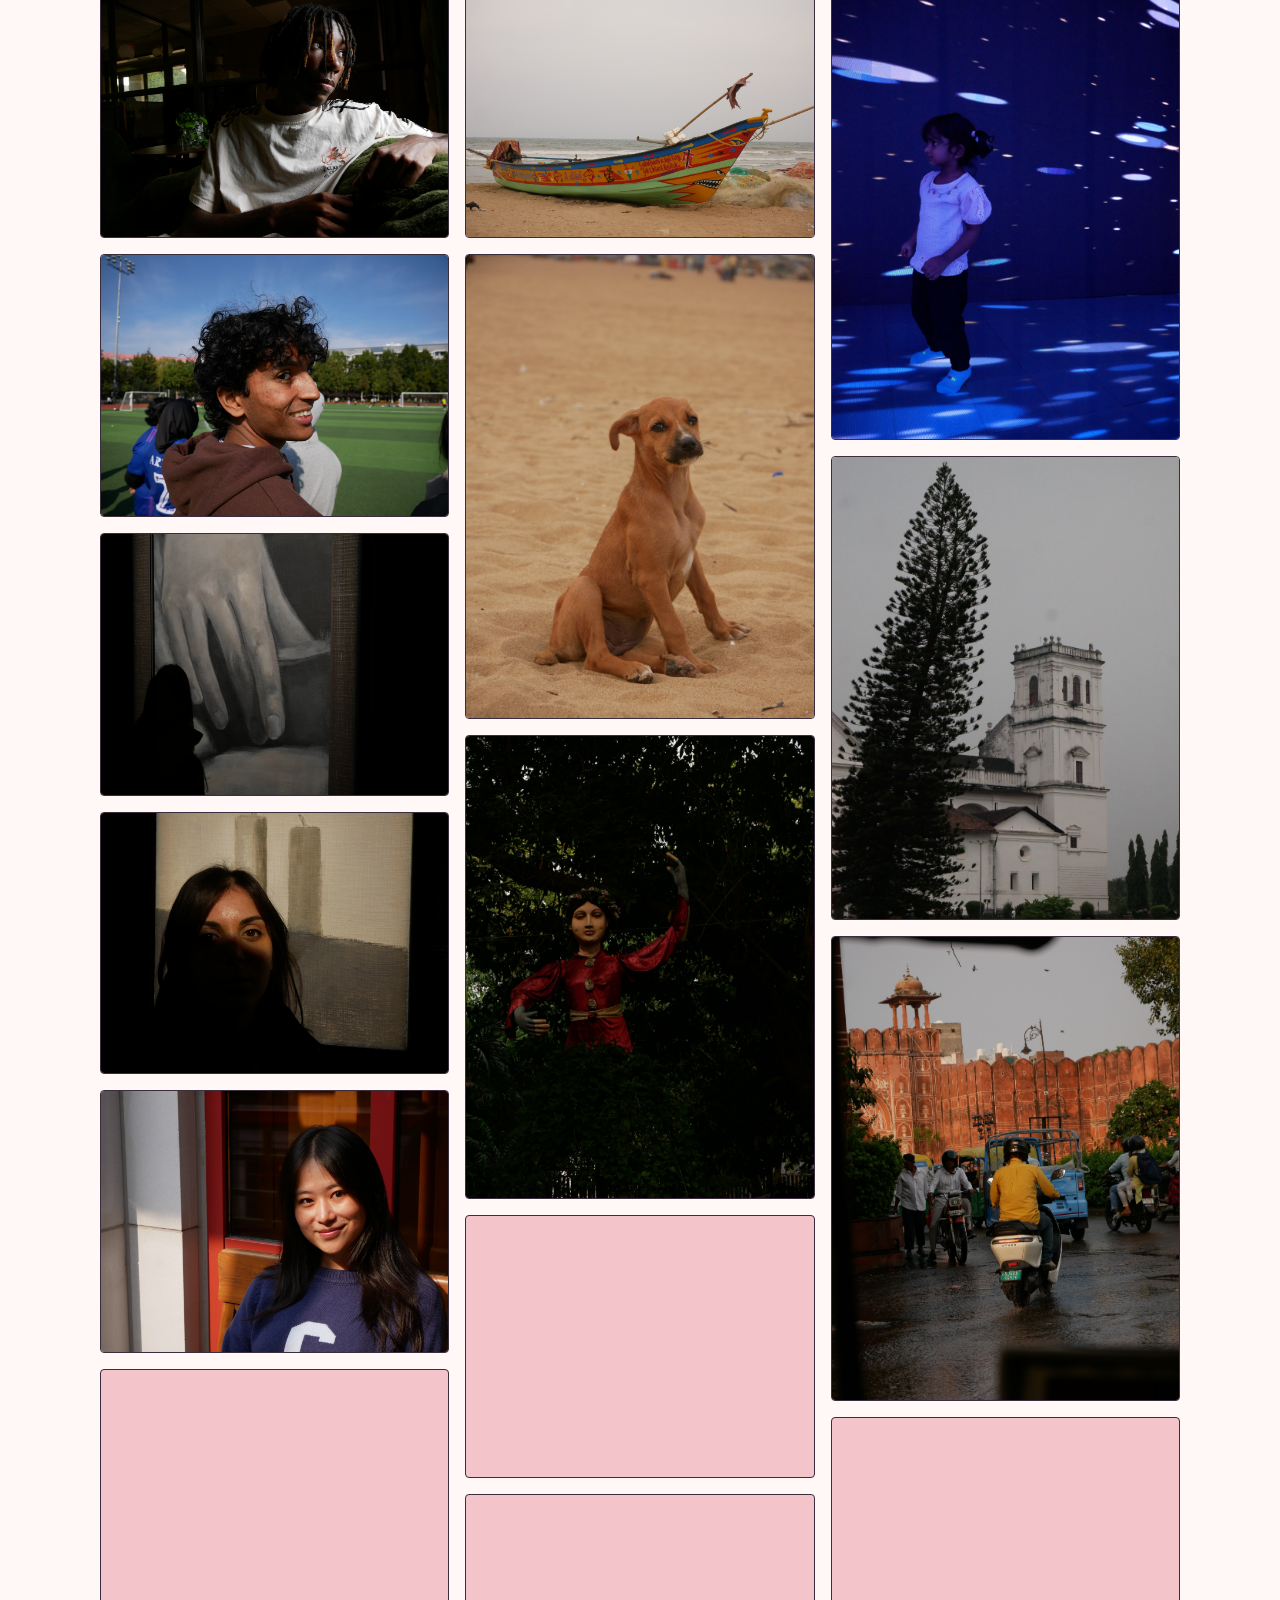
==== commit 0406d58e: "Clean energy section as a scroll-drawn path to a just transition" ====
--- a/index.html
+++ b/index.html
@@ -269,6 +269,65 @@
 @media(max-width:760px){.rv-scenes{grid-template-columns:1fr 1fr}}
 /* narrow phones: keep the top bar on one line */
 @media (max-width:480px){.nav-in{gap:.6rem}.nav-links{gap:.7rem}.nav-links a{font-size:.86rem}.brand{font-size:1.15rem}.menu-btn{font-size:0;gap:0;padding:.7rem .85rem}}
+/* ---- clean energy: a path to a just transition ---- */
+.gpi.band{overflow:clip}
+.gpi.band::before{content:"";position:absolute;inset:0;background:linear-gradient(180deg,rgba(251,227,168,0) 30%,#fbe3a8 100%);opacity:var(--gp,0);pointer-events:none}
+.trail{position:relative;padding-left:64px}
+.trail-rail{position:absolute;left:0;top:0;width:44px;height:100%;overflow:visible;pointer-events:none}
+.trail::before{content:"";position:absolute;left:21px;top:14px;bottom:14px;border-left:var(--line) dashed var(--ink);opacity:.45}
+.js .trail::before{display:none}
+.stop{position:relative;padding-bottom:clamp(52px,7vw,92px)}
+.stop:last-child{padding-bottom:0}
+.stop::before{content:"";position:absolute;left:-51px;top:4px;width:18px;height:18px;box-sizing:border-box;border:var(--line) solid var(--ink);border-radius:50%;background:var(--paper);transition:background .4s,transform .4s}
+.stop.on::before{background:var(--terra);transform:scale(1.25)}
+.stop-label{font-family:'Caveat',cursive;font-size:1.4rem;line-height:1.1;color:var(--terra);margin:0}
+.stop h3.stop-title{font-family:'Cormorant Garamond',serif;font-weight:500;font-size:clamp(1.8rem,3.4vw,2.4rem);line-height:1.1;margin:2px 0 10px}
+.stop-text{max-width:60ch;margin:0 0 22px}
+.trail-intro{display:grid;grid-template-columns:minmax(0,1fr) 230px;gap:32px;align-items:start}
+.trail-hint{font-family:'Caveat',cursive;font-size:1.4rem;color:var(--terra);margin:0}
+.ph{margin:0}
+.ph figcaption{font-family:'Caveat',cursive;font-size:1.2rem;line-height:1.2;color:var(--mute);margin-top:6px}
+.fr{display:block;width:100%;border:var(--line) solid var(--ink);border-radius:4px;object-fit:cover;background:var(--rosewash)}
+.intro-ph .fr{aspect-ratio:3/4}
+.ph-3{display:grid;grid-template-columns:repeat(3,minmax(0,1fr));gap:14px}
+.ph-3 .fr{aspect-ratio:3/4}
+.ph-2{display:grid;grid-template-columns:minmax(0,1.5fr) minmax(0,1fr);gap:14px;align-items:stretch;margin-bottom:26px}
+.ph-2 .ph{display:flex;flex-direction:column}
+.ph-2 .fill .fr{flex:1;height:0;min-height:220px;object-position:50% 35%}
+.ph-2 .fr.tall{aspect-ratio:3/4}
+.ph-eq{display:grid;grid-template-columns:1fr 1fr;gap:14px}
+.ph-eq .fr{aspect-ratio:4/3}
+.gpi-writing{max-width:760px}
+.notes-label{font-family:'Caveat',cursive;font-size:1.3rem;color:var(--mute);margin:26px 0 8px}
+.notes{display:grid;grid-template-columns:repeat(3,minmax(0,1fr));gap:16px;margin:0 0 28px}
+.notes blockquote{margin:0;padding:16px 16px 18px;background:var(--marigold);border:var(--line) solid var(--ink);border-radius:4px;font-family:'Caveat',cursive;font-size:1.55rem;line-height:1.15;transform:rotate(-1.4deg)}
+.notes blockquote:nth-child(2){transform:rotate(1.1deg)}
+.notes blockquote:nth-child(3){transform:rotate(-.6deg)}
+.dest{padding-bottom:0}
+.sun{position:absolute;right:0;top:-8px;width:84px;height:84px}
+.js .sun{opacity:0;transform:translateY(26px) scale(.9);transition:opacity .9s,transform .9s}
+.js .dest.on .sun{opacity:1;transform:none}
+.dest-grid{display:grid;grid-template-columns:minmax(0,1.1fr) minmax(0,1fr);gap:20px;align-items:stretch}
+.dest-grid .fill{display:flex;flex-direction:column}
+.dest-grid .fill .fr{flex:1;height:0;min-height:260px;object-position:50% 40%}
+@media(max-width:820px){
+  .dest-grid{grid-template-columns:1fr}
+  .dest-grid .fill .fr{flex:none;height:auto;min-height:0;aspect-ratio:4/3}
+}
+@media(max-width:700px){
+  .trail{padding-left:52px}
+  .trail-intro{grid-template-columns:1fr}
+  .intro-ph{max-width:210px}
+  .ph-3{grid-template-columns:1fr 1fr}
+  .ph-3 .ph:nth-child(3){grid-column:1/-1}
+  .ph-3 .ph:nth-child(3) .fr{aspect-ratio:4/3}
+  .ph-2{grid-template-columns:1fr}
+  .ph-2 .fill .fr{flex:none;height:auto;min-height:0;aspect-ratio:4/3}
+  .ph-2 .ph:not(.fill){max-width:260px}
+  .ph-eq{grid-template-columns:1fr}
+  .notes{grid-template-columns:1fr}
+  .sun{width:60px;height:60px}
+}
 </style>
 </head>
 <body>
@@ -430,11 +489,38 @@
 </section>
 <section class="gpi band" id="gpi">
 <div class="wrap">
+<div class="trail" id="trail">
+<svg class="trail-rail" aria-hidden="true" focusable="false"></svg>
+<div class="stop start">
+<div class="trail-intro">
+<div>
 <p class="note">clean energy</p>
 <h2>Great Plains Institute</h2>
 <p class="gpi-lead">As the Environmental Justice Fellow at the Great Plains Institute in Jackson, I worked with Mississippi People's Movement members and the Carbon Action Alliance on what a clean energy transition could mean for communities across Mississippi, and on getting community voices into carbon management policy.</p>
-<div class="gpi-grid">
-<div class="gpi-card">
+<p class="trail-hint">follow the path: research, coalitions, learning, and the plan they led to</p>
+</div>
+<figure class="ph intro-ph"><img class="fr" src="photos/cle-gpi-sign.jpg" alt="Vilas giving a thumbs up beside the Great Plains Institute sign" loading="lazy"><figcaption>the trailhead</figcaption></figure>
+</div>
+</div>
+<div class="stop">
+<p class="stop-label">stop 1 · policy research</p>
+<h3 class="stop-title">Starting with the evidence</h3>
+<p class="stop-text">The work began with reading and research: what a clean energy transition could mean for communities across Mississippi, and how carbon management policy actually gets made.</p>
+<div class="ph-3">
+<figure class="ph"><img class="fr" src="photos/cle-podium.jpg" alt="Vilas at a podium at the Kleinman Center for Energy Policy" loading="lazy"><figcaption>at the Kleinman Center for Energy Policy</figcaption></figure>
+<figure class="ph"><img class="fr" src="photos/cle-doe.jpg" alt="A laptop showing the Department of Energy's Justice40 policy priority benefits" loading="lazy"><figcaption>studying DOE's Justice40 priorities</figcaption></figure>
+<figure class="ph"><img class="fr" src="photos/cle-books.jpg" alt="Four books on climate policy and economics on a wooden table" loading="lazy"><figcaption>the reading stack</figcaption></figure>
+</div>
+</div>
+<div class="stop">
+<p class="stop-label">stop 2 · building coalitions</p>
+<h3 class="stop-title">Many paths into one</h3>
+<p class="stop-text">Alongside Mississippi People's Movement members and the Carbon Action Alliance, the work was about connecting people, and getting community voices into carbon management policy.</p>
+<div class="ph-2">
+<figure class="ph fill"><img class="fr" src="photos/cle-lunch.jpg" alt="Vilas sharing a meal with two colleagues at a table during a gathering" loading="lazy"><figcaption>breaking bread together</figcaption></figure>
+<figure class="ph"><img class="fr tall" src="photos/cle-connect.jpg" alt="A colleague holding the CO2nnect sign for the Carbon Action Alliance's annual event" loading="lazy"><figcaption>CO2nnect, a Carbon Action Alliance event series</figcaption></figure>
+</div>
+<div class="gpi-card gpi-writing">
 <h3>Writing and talks</h3>
 <ul class="gpi-list">
 <li><span>Dec 10, 2024 · written by me</span><a href="https://carbonactionalliance.org/news-events/what-i-learned-from-the-mississippi-peoples-movement-aligning-climate-action-with-community-needs/" target="_blank" rel="noopener">What I Learned from the Mississippi People's Movement: Aligning Climate Action with Community Needs</a></li>
@@ -443,6 +529,28 @@
 <li><span>Feb 16, 2024 · about my fellowship</span><a href="https://carbonactionalliance.org/news-events/welcoming-our-first-environmental-justice-fellow/" target="_blank" rel="noopener">Welcoming Our First Environmental Justice Fellow</a></li>
 </ul>
 </div>
+</div>
+<div class="stop">
+<p class="stop-label">stop 3 · climate education</p>
+<h3 class="stop-title">Learning out loud, together</h3>
+<p class="stop-text">Climate learning sessions with Mississippi People's Movement members, from what an electric future could look like to the community's own priorities.</p>
+<div class="ph-eq">
+<figure class="ph"><img class="fr" src="photos/cle-convening-talk.jpg" alt="Vilas speaking into a microphone in front of a hand-drawn road map of the movement's year" loading="lazy"><figcaption>at the Climate Learning Convening</figcaption></figure>
+<figure class="ph"><img class="fr" src="photos/cle-electric.jpg" alt="A TV showing a presentation titled The Future is Electric, October 2024" loading="lazy"><figcaption>a session on "the future is electric"</figcaption></figure>
+</div>
+<p class="notes-label">notes from the flip charts</p>
+<div class="notes">
+<blockquote>prioritize people, not money.</blockquote>
+<blockquote>change response from response to liberation.</blockquote>
+<blockquote>must be mass movement pressure.</blockquote>
+</div>
+<figure class="gpi-video"><iframe src="https://www.youtube-nocookie.com/embed/8kkeWGY5qzw" title="Climate Learning Convening Recap!" loading="lazy" allowfullscreen referrerpolicy="strict-origin-when-cross-origin"></iframe><figcaption>Climate Learning Convening recap</figcaption></figure>
+</div>
+<div class="stop dest">
+<svg class="sun" viewBox="0 0 84 84" aria-hidden="true" focusable="false"><circle cx="42" cy="42" r="16" fill="#fbe3a8" stroke="#3a2d3c" stroke-width="1.6"/><g stroke="#3a2d3c" stroke-width="1.6" stroke-linecap="round"><path d="M42 8v10M42 66v10M8 42h10M66 42h10M18 18l7 7M59 59l7 7M66 18l-7 7M25 59l-7 7"/></g></svg>
+<p class="stop-label">destination · a just transition</p>
+<h3 class="stop-title">Where the path leads</h3>
+<div class="dest-grid">
 <div class="gpi-card gpi-plan">
 <h3>Mississippi Just Transition Plan</h3>
 <p>February 2025. Compiled by the Mississippi People's Movement and the Great Plains Institute, a guide for future advocacy and organizing around climate in Mississippi.</p>
@@ -455,8 +563,10 @@
 </ol>
 <a class="btn fill" href="MS_Just_Transition_Plan.pdf" target="_blank" rel="noopener">Read the plan (PDF, 24 pages)</a>
 </div>
-</div>
-<figure class="gpi-video"><iframe src="https://www.youtube-nocookie.com/embed/8kkeWGY5qzw" title="Climate Learning Convening Recap!" loading="lazy" allowfullscreen referrerpolicy="strict-origin-when-cross-origin"></iframe><figcaption>Climate Learning Convening recap</figcaption></figure>
+<figure class="ph fill"><img class="fr" src="photos/cle-group-mural.jpg" alt="Vilas and Mississippi People's Movement members in matching navy shirts in front of a mural" loading="lazy"><figcaption>with Mississippi People's Movement members</figcaption></figure>
+</div>
+</div>
+</div>
 </div>
 </section>
 <section class="press band" id="press">
@@ -620,6 +730,29 @@
 btn.addEventListener('click',function(){if(raf){stop();return}if(+r.value>=100){r.value=0;set(0)}btn.textContent='Pause';var s=performance.now(),from=+r.value,dur=(100-from)/100*28000;(function step(n){var k=Math.min(1,(n-s)/dur);r.value=from+(100-from)*k;set(+r.value);if(k<1)raf=requestAnimationFrame(step);else stop()})(s)});set(0)})();
 (function(){var d=document;d.documentElement.classList.add('js');var o=d.getElementById('rvOpen');if(!o)return;var mq=window.matchMedia('(prefers-reduced-motion: reduce)'),tick=false;function upd(){tick=false;if(mq.matches){o.style.removeProperty('--p');return}var r=o.getBoundingClientRect(),h=o.offsetHeight-window.innerHeight,p=h>0?Math.min(1,Math.max(0,-r.top/h)):1;var e=Math.min(1,p/0.8);e=e*e*(3-2*e);o.style.setProperty('--p',e.toFixed(4))}function req(){if(!tick){tick=true;requestAnimationFrame(upd)}}window.addEventListener('scroll',req,{passive:true});window.addEventListener('resize',req);upd()})();
 </script>
+<script>
+(function(){var tr=document.getElementById('trail');if(!tr)return;var svg=tr.querySelector('.trail-rail'),NS='http://www.w3.org/2000/svg',sec=tr.closest('.gpi'),stops=[].slice.call(tr.querySelectorAll('.stop')),mq=window.matchMedia('(prefers-reduced-motion: reduce)');
+var walk,dot,br=[],L=0,ys=[],tick=false,ok=stops.length>1;
+function mk(n,a){var e=document.createElementNS(NS,n);for(var k in a)e.setAttribute(k,a[k]);return e}
+function build(){if(!ok)return;var H=tr.offsetHeight;svg.setAttribute('viewBox','0 0 44 '+H);while(svg.firstChild)svg.removeChild(svg.firstChild);
+ys=stops.map(function(s){return s.offsetTop+13});
+var d='M22,'+ys[0],side=1,i,j;
+for(i=0;i<ys.length-1;i++){var ya=ys[i],yb=ys[i+1],n=Math.max(1,Math.round((yb-ya)/230)),seg=(yb-ya)/n;for(j=0;j<n;j++){var y1=ya+j*seg,y2=y1+seg,x=22+side*14;d+=' C'+x+','+(y1+seg/3).toFixed(1)+' '+x+','+(y1+2*seg/3).toFixed(1)+' 22,'+y2.toFixed(1);side=-side}}
+svg.appendChild(mk('path',{d:d,fill:'none',stroke:'#3a2d3c','stroke-width':'1.6','stroke-dasharray':'2 7','stroke-linecap':'round',opacity:'.45'}));
+var y=ys[2]||ys[1];br=[mk('path',{d:'M58,'+(y-70)+' C42,'+(y-44)+' 28,'+(y-20)+' 22,'+y,fill:'none',stroke:'#3a2d3c','stroke-width':'1.4','stroke-dasharray':'2 6','stroke-linecap':'round',opacity:'.45'}),mk('path',{d:'M58,'+(y-30)+' C44,'+(y-22)+' 30,'+(y-9)+' 22,'+y,fill:'none',stroke:'#3a2d3c','stroke-width':'1.4','stroke-dasharray':'2 6','stroke-linecap':'round',opacity:'.45'})];br.forEach(function(b){svg.appendChild(b)});
+walk=mk('path',{d:d,fill:'none',stroke:'#3a2d3c','stroke-width':'1.8','stroke-linecap':'round'});svg.appendChild(walk);
+dot=mk('circle',{r:'5.5',fill:'#c4635b',stroke:'#3a2d3c','stroke-width':'1.6'});svg.appendChild(dot);
+L=walk.getTotalLength();walk.style.strokeDasharray=L;upd()}
+function upd(){tick=false;if(!ok||!walk)return;var r=tr.getBoundingClientRect(),cur=mq.matches?1e9:window.innerHeight*0.62-r.top,y0=ys[0],y1=ys[ys.length-1],f=Math.min(1,Math.max(0,(cur-y0)/(y1-y0)));
+walk.style.strokeDashoffset=L*(1-f);var p=walk.getPointAtLength(L*f);dot.setAttribute('cx',p.x);dot.setAttribute('cy',p.y);dot.style.opacity=(f>0&&f<1)?'1':'0';
+stops.forEach(function(s,i){s.classList.toggle('on',cur>=ys[i]-6)});
+var on2=cur>=(ys[2]||ys[1])-6;br.forEach(function(b){b.style.strokeDasharray=on2?'none':'2 6';b.setAttribute('opacity',on2?'.8':'.45')});
+var q=mq.matches?.7:Math.min(1,Math.max(0,(cur-ys[1])/(y1-ys[1])));sec.style.setProperty('--gp',(q*.9).toFixed(3))}
+function req(){if(!tick){tick=true;requestAnimationFrame(upd)}}
+window.addEventListener('scroll',req,{passive:true});window.addEventListener('resize',function(){build()});
+if(window.ResizeObserver){var t=0,ro=new ResizeObserver(function(){clearTimeout(t);t=setTimeout(build,120)});ro.observe(tr)}
+if(document.fonts&&document.fonts.ready)document.fonts.ready.then(build);window.addEventListener('load',build);build()})();
+</script>
 </body>
 </html>
 ok
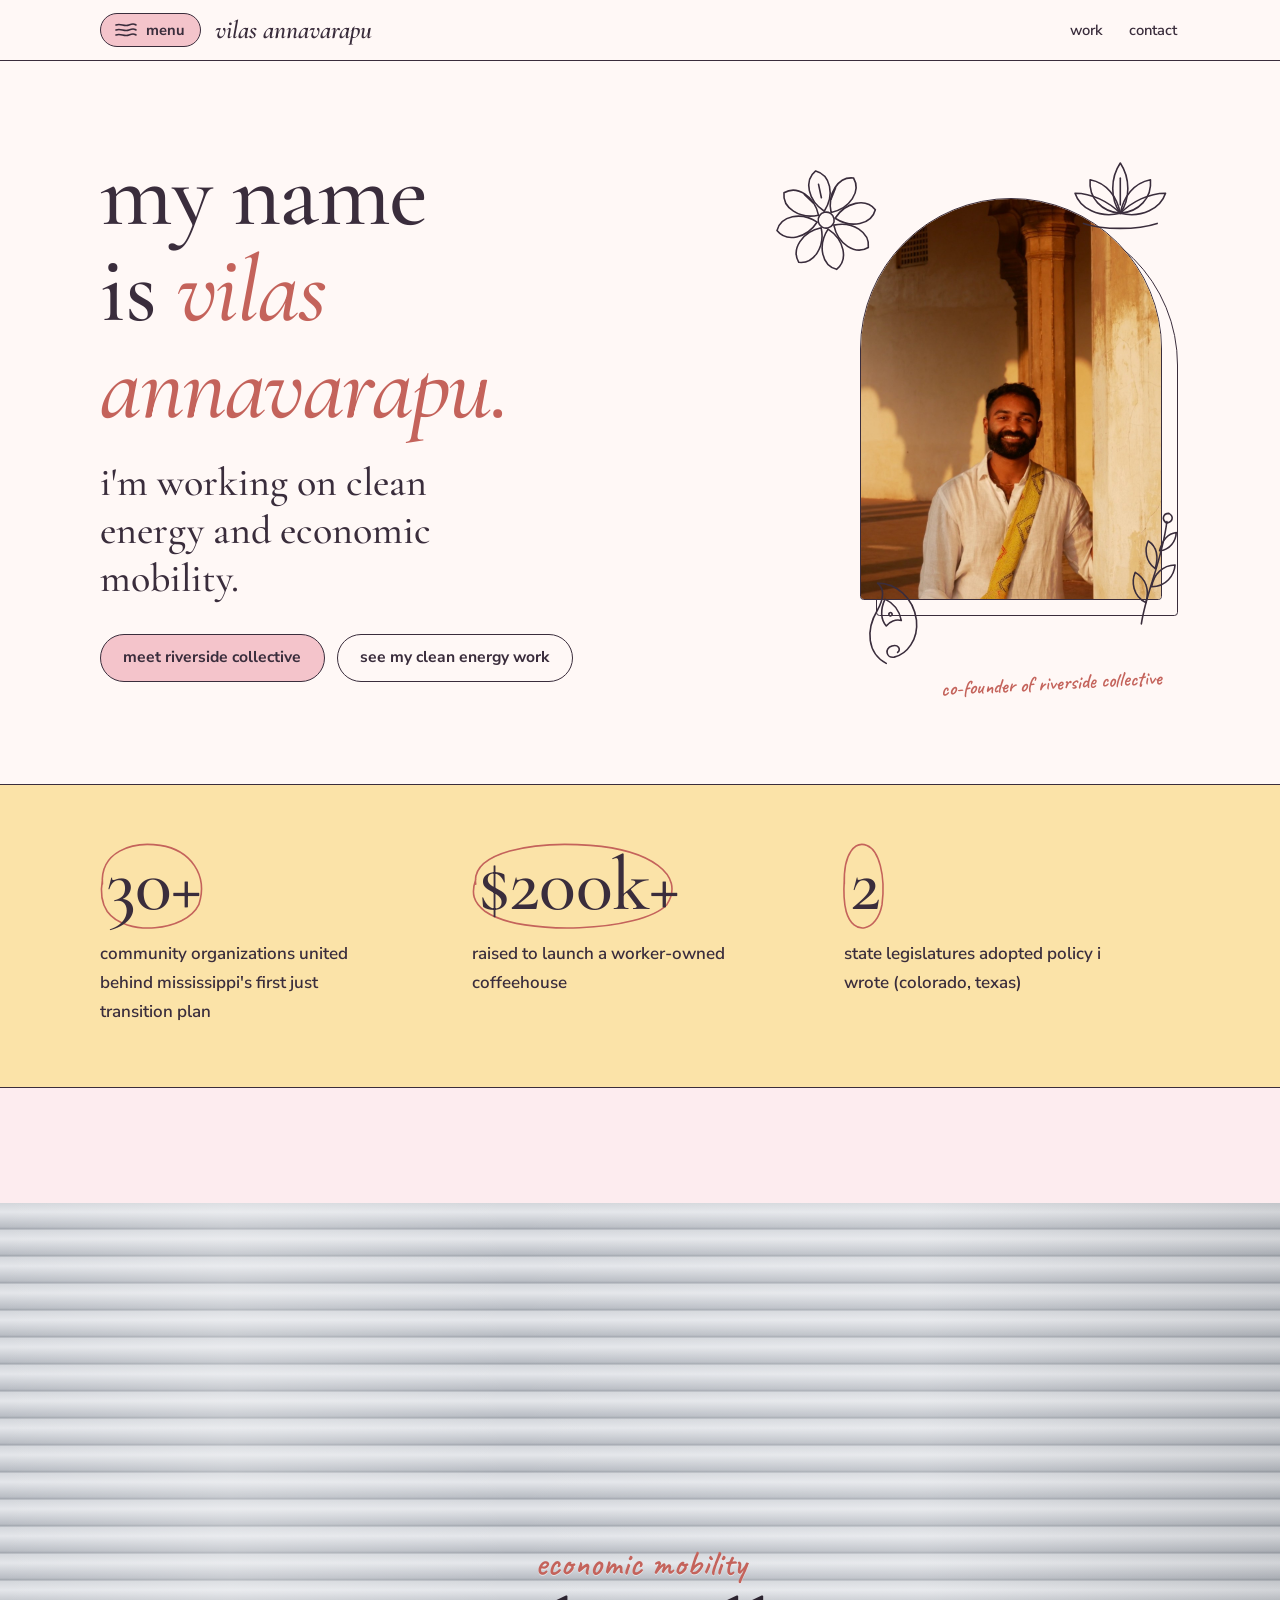
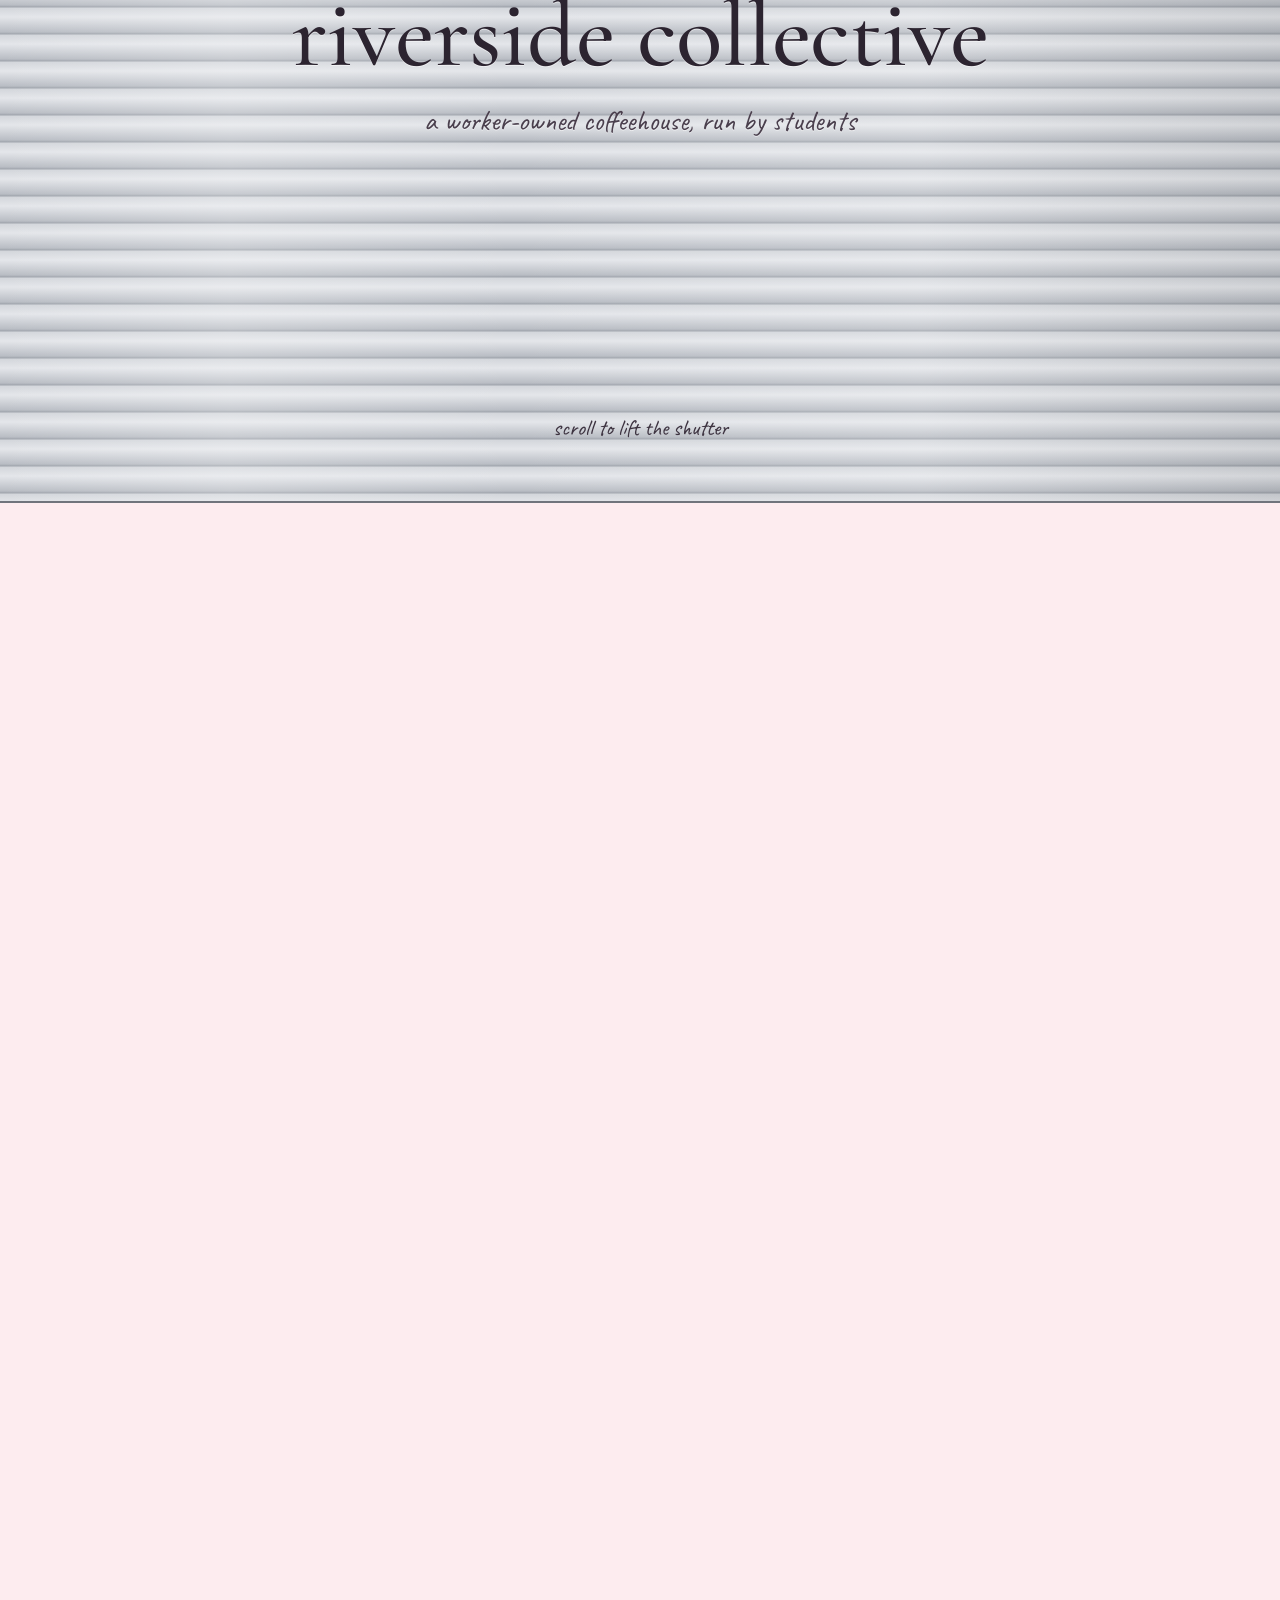
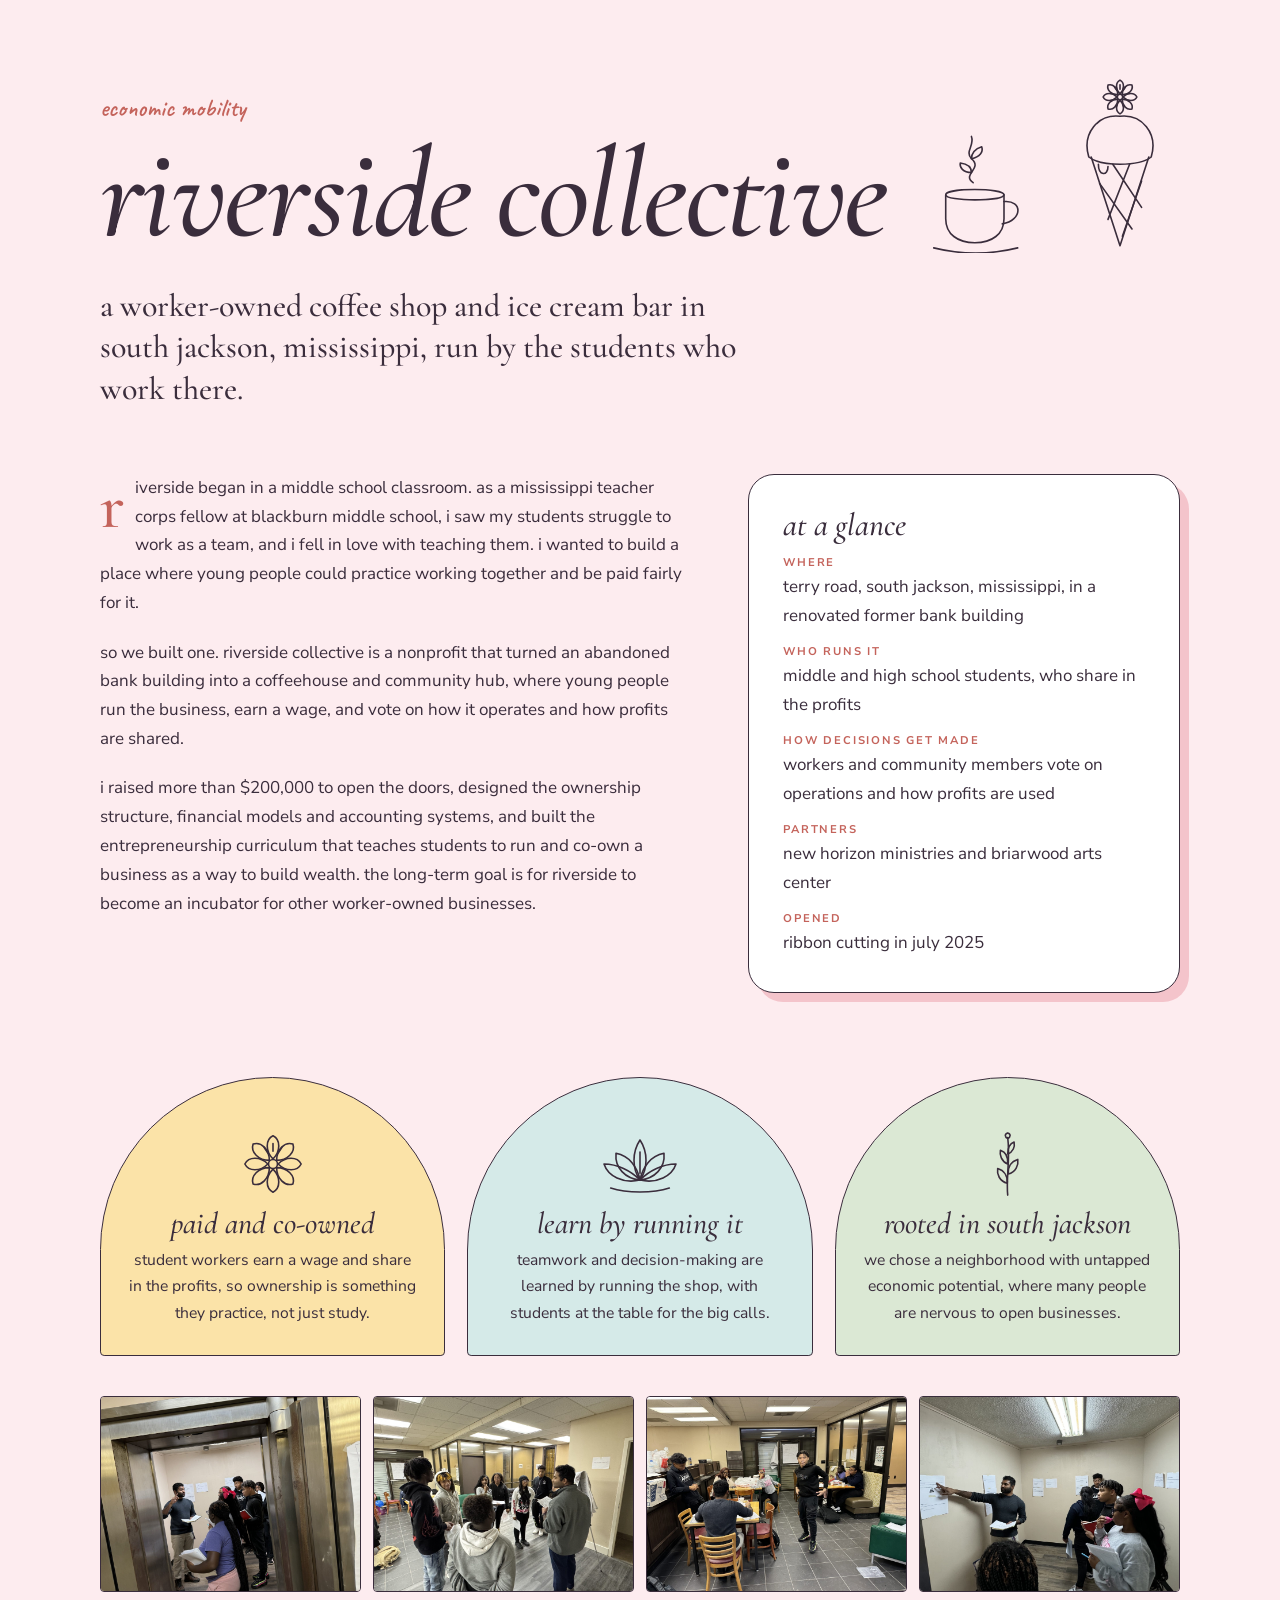
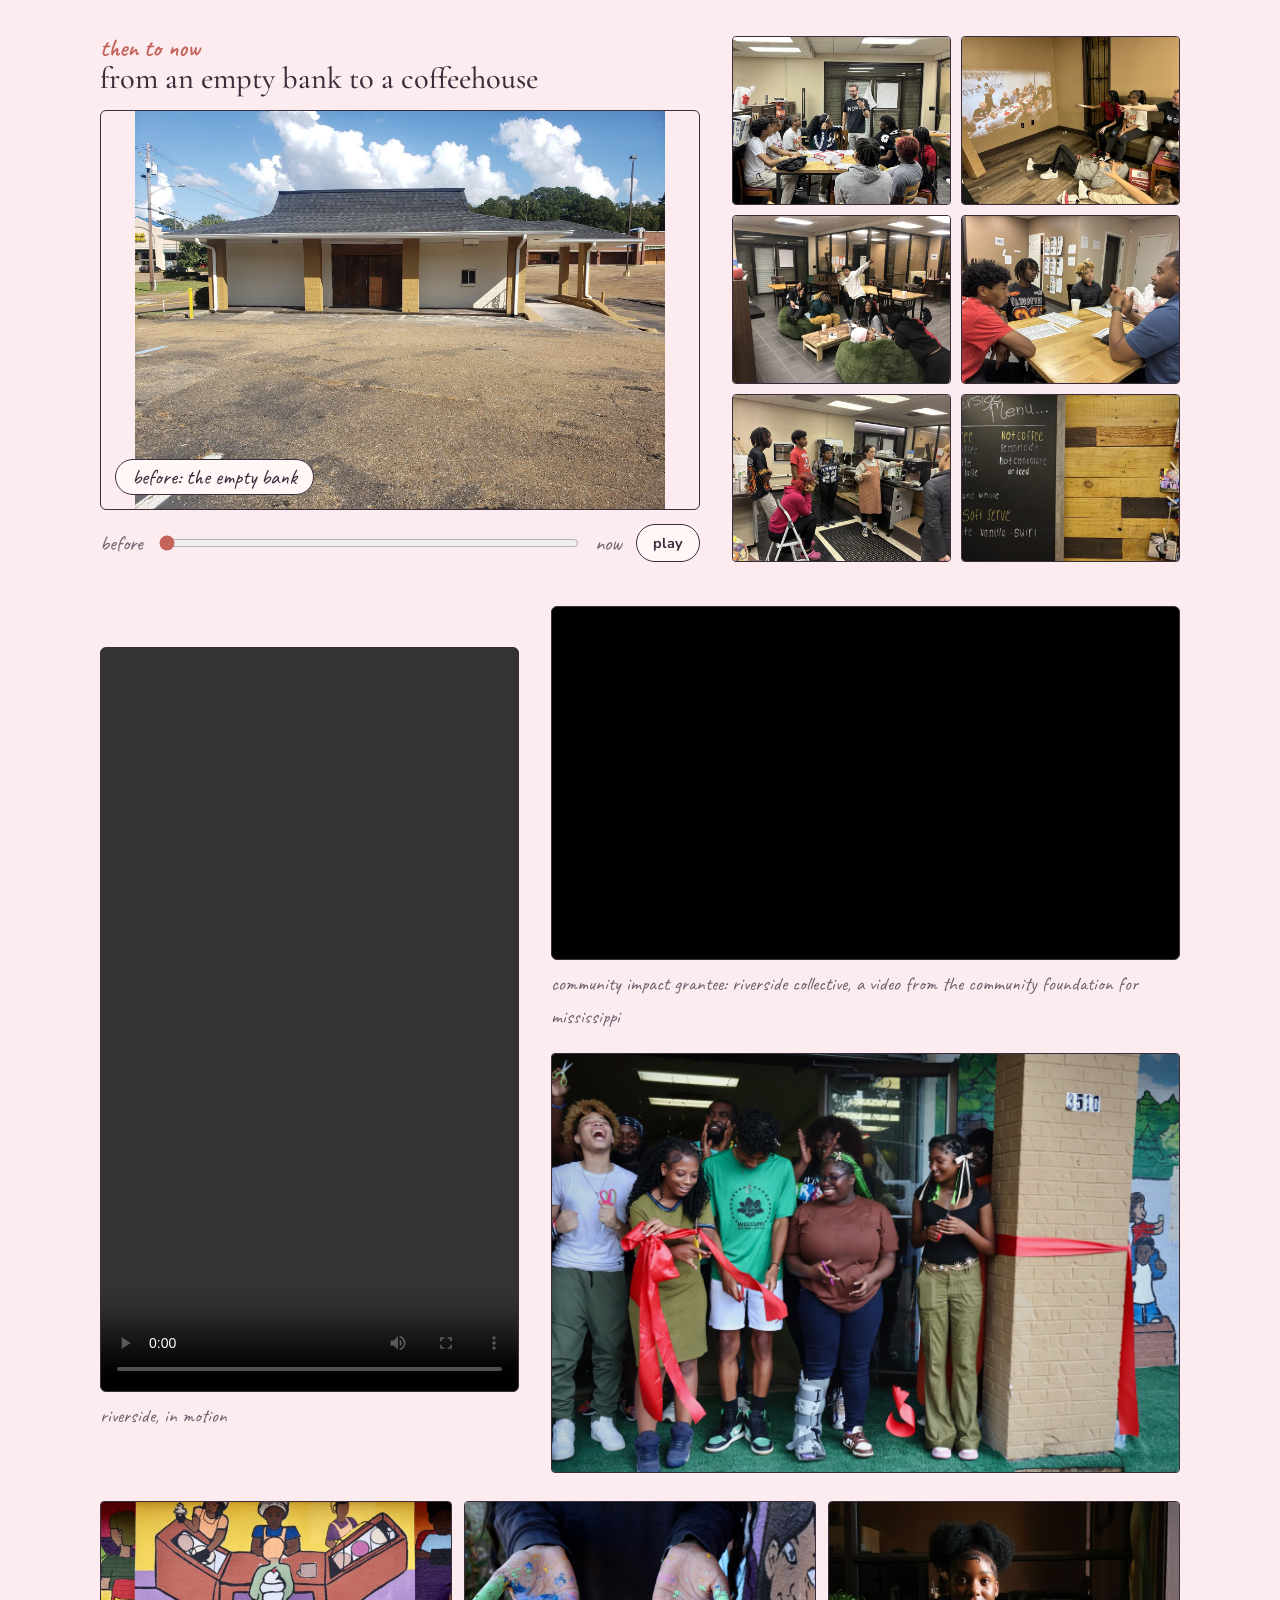
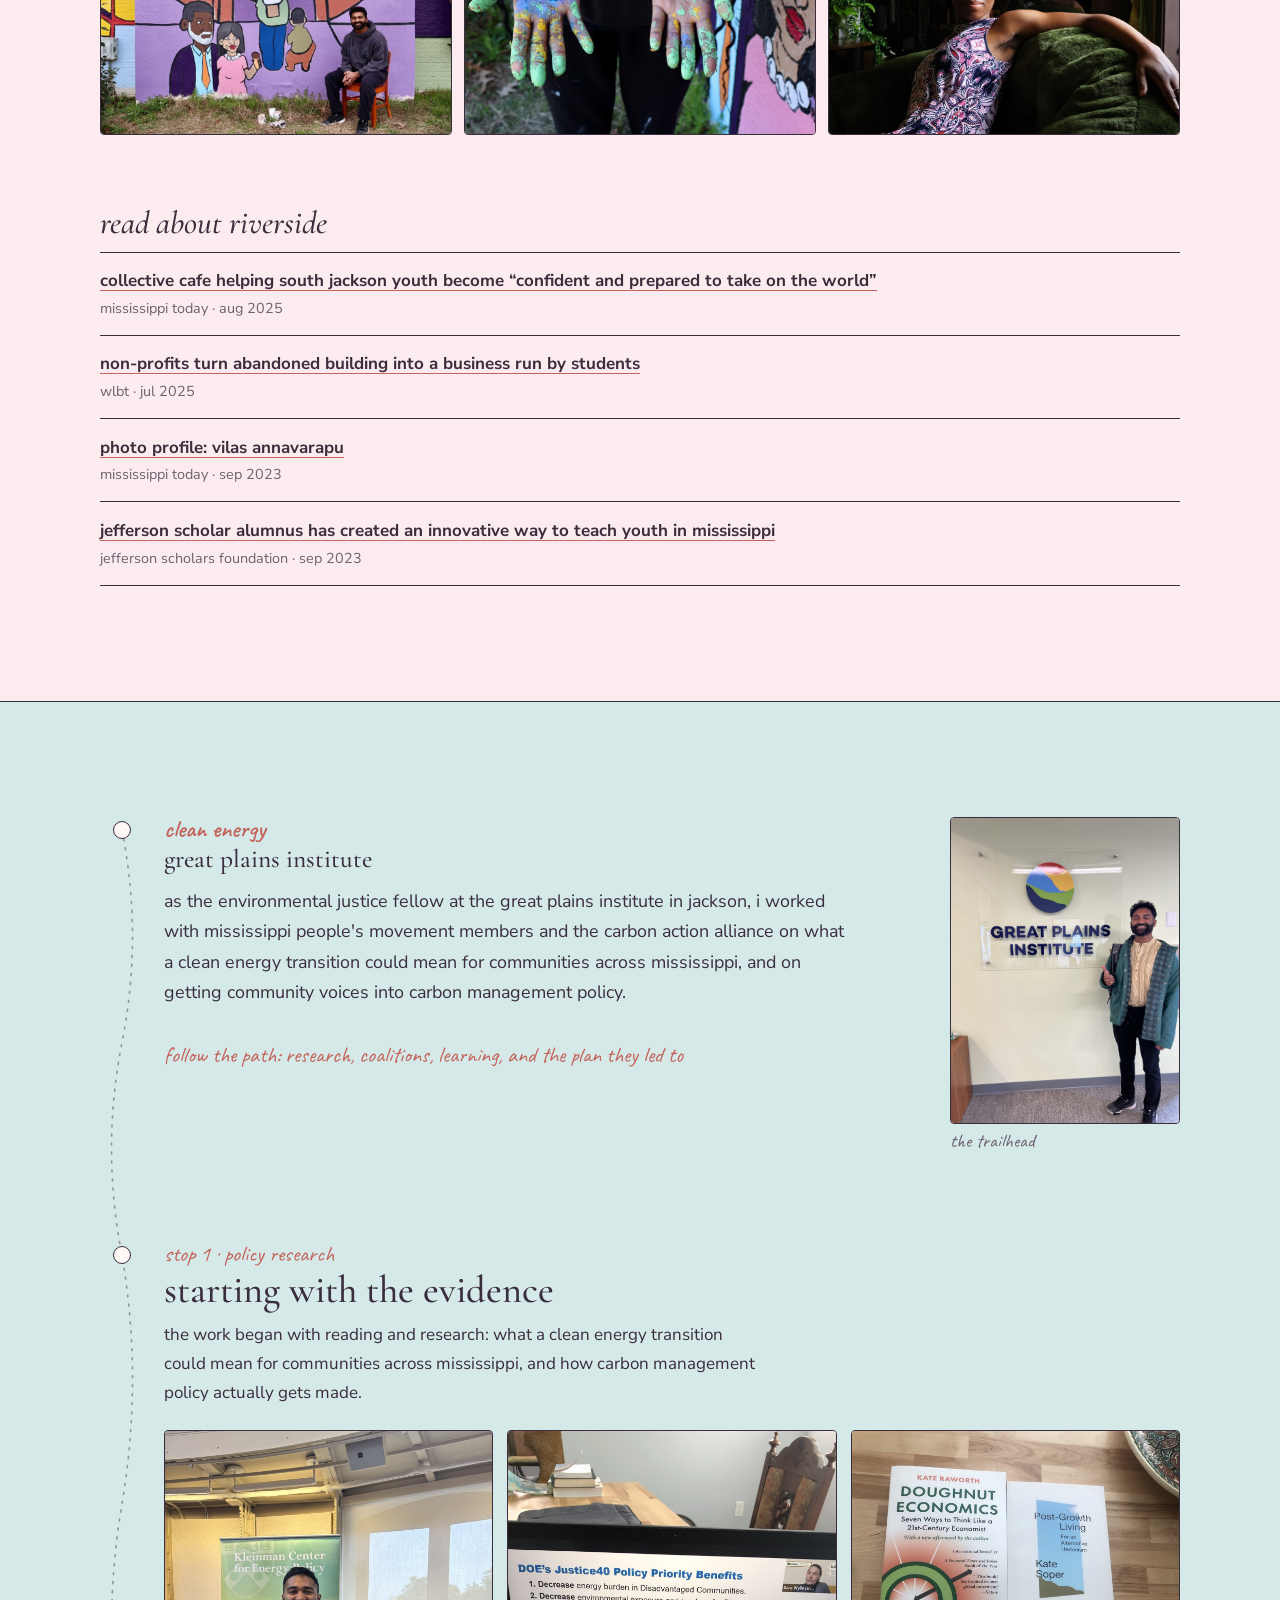
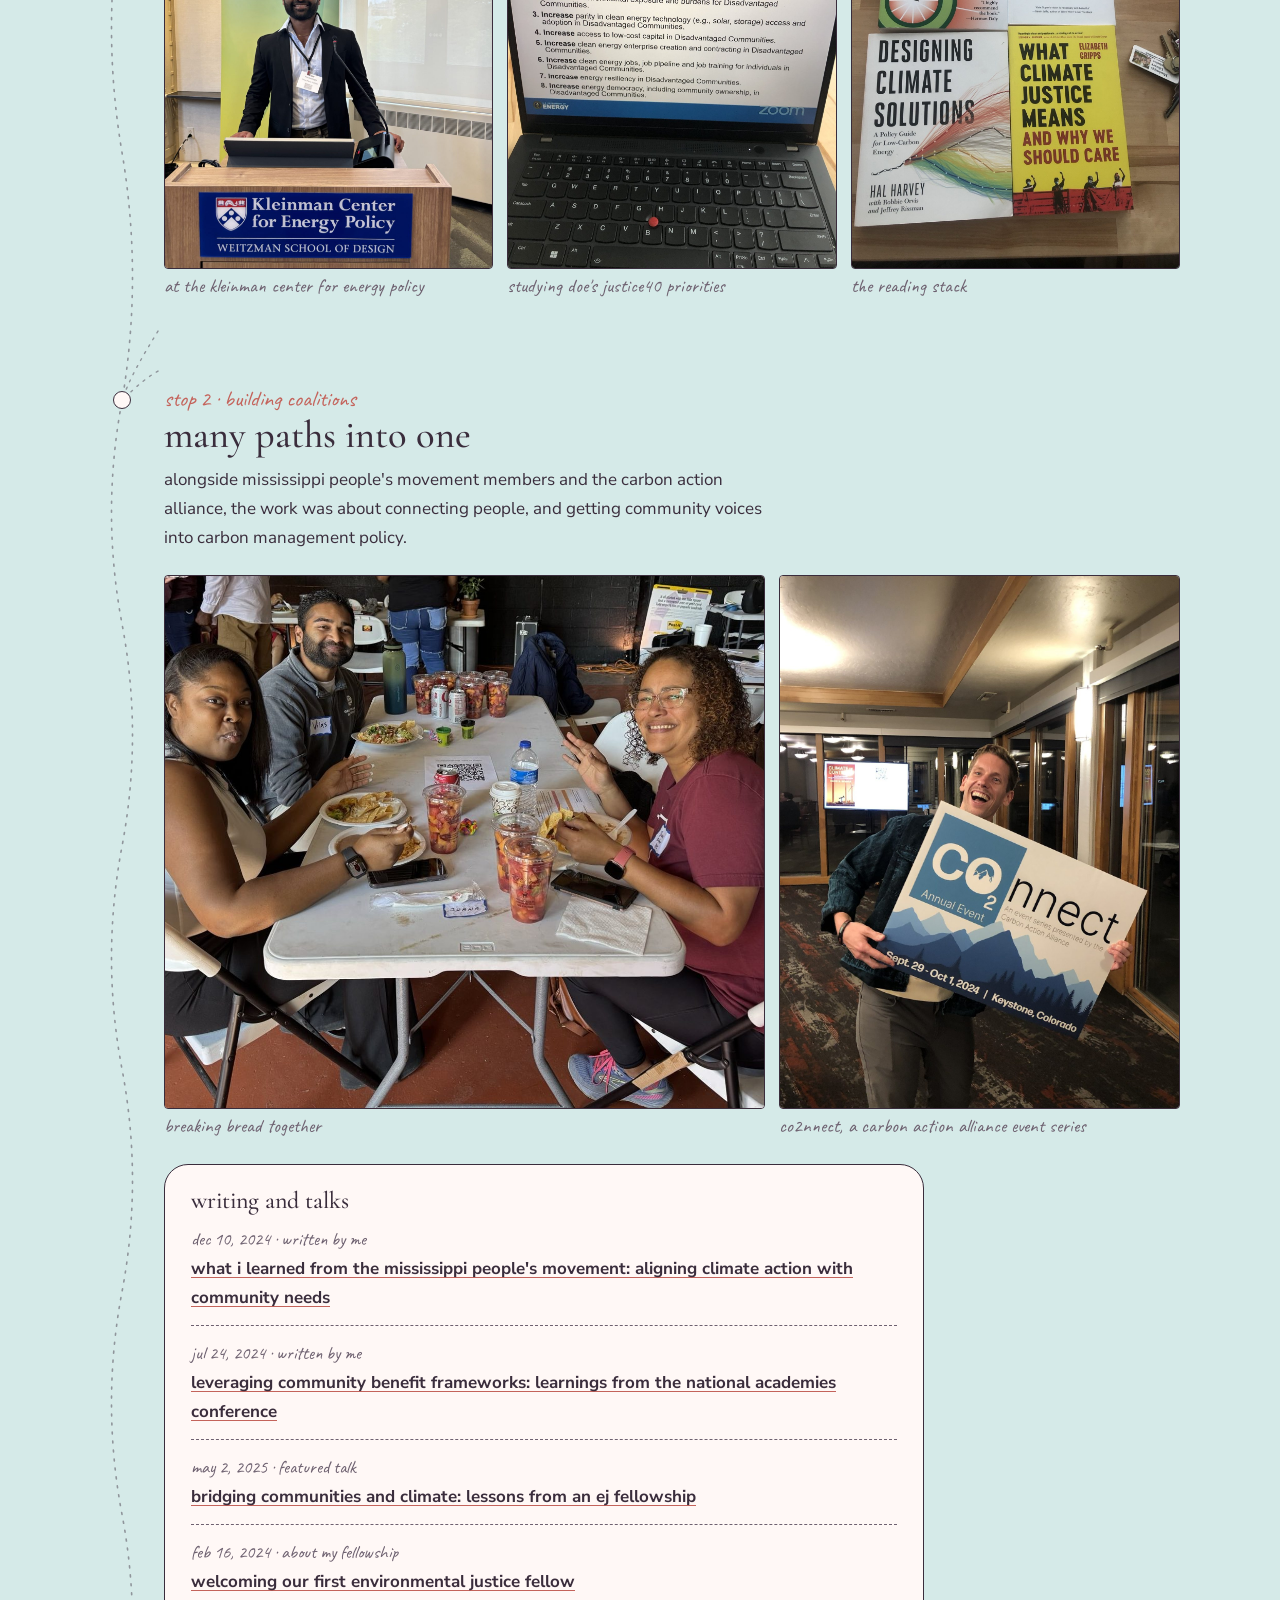
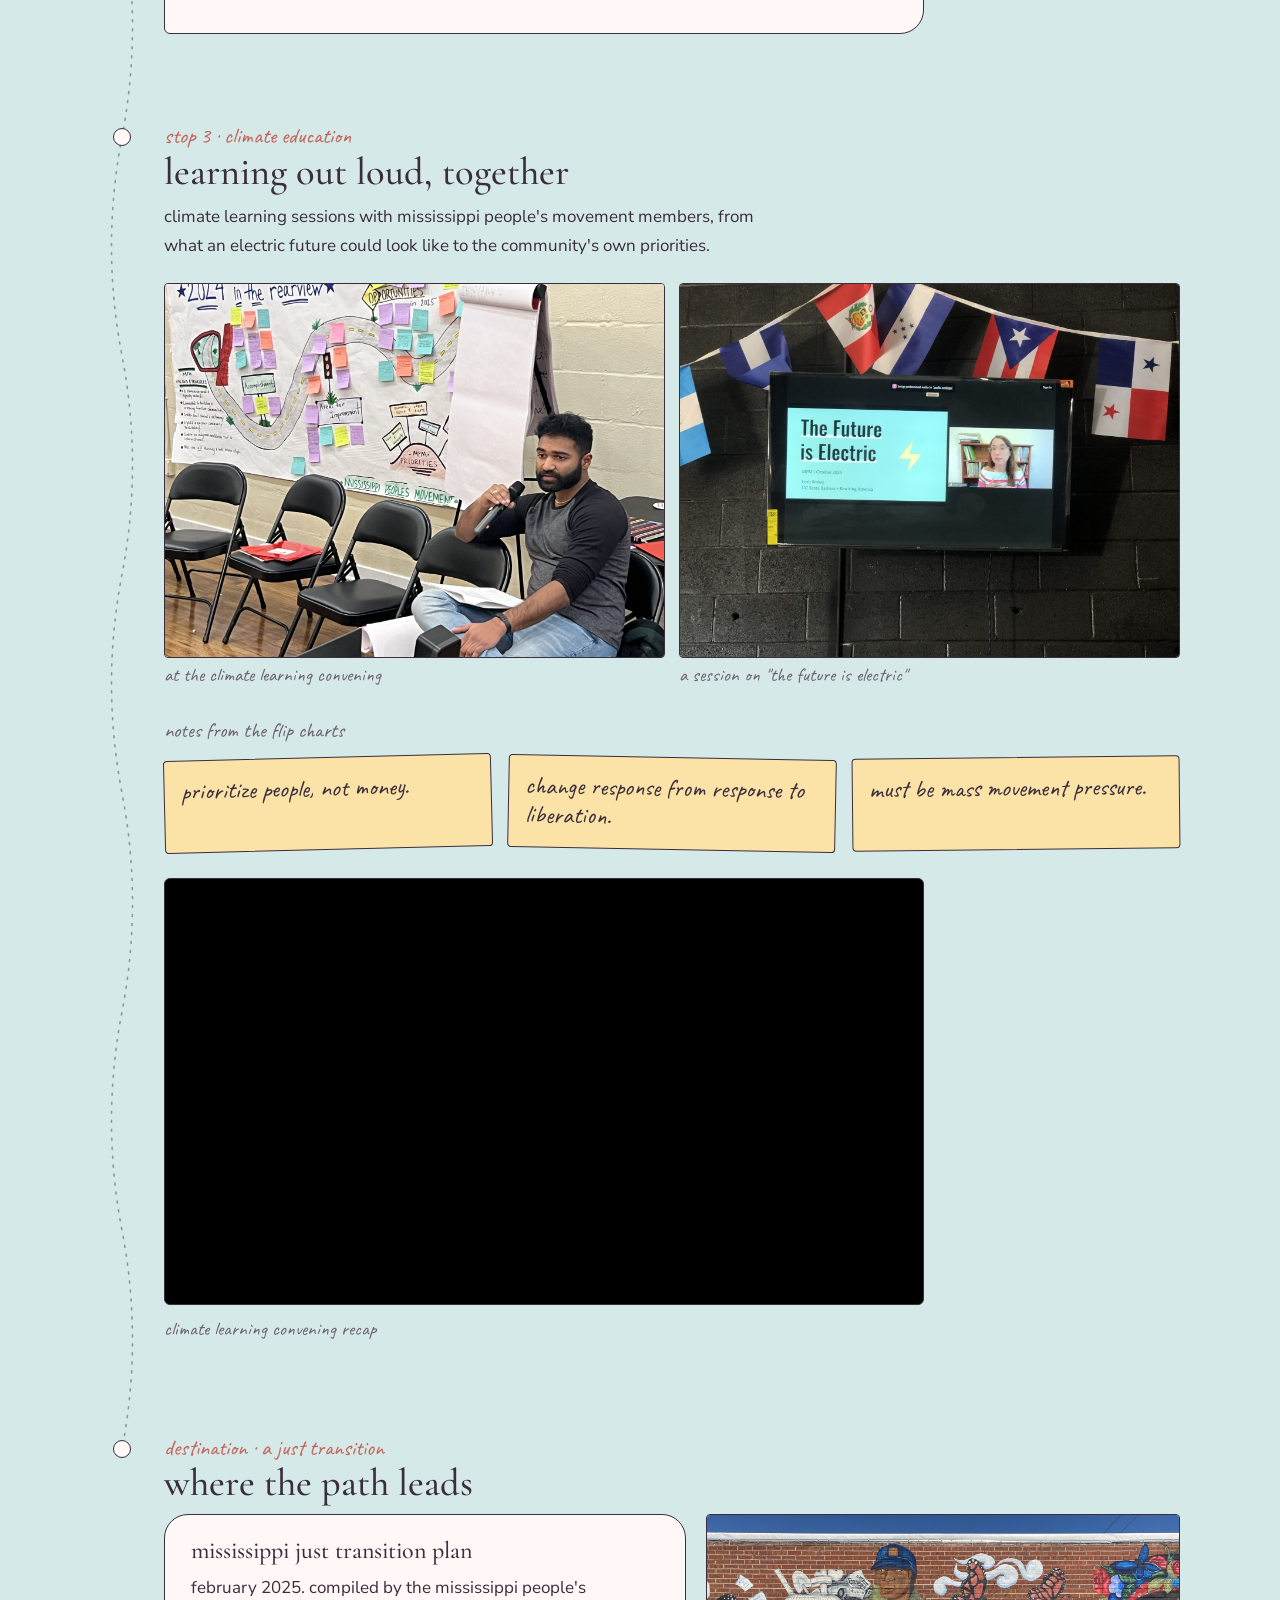
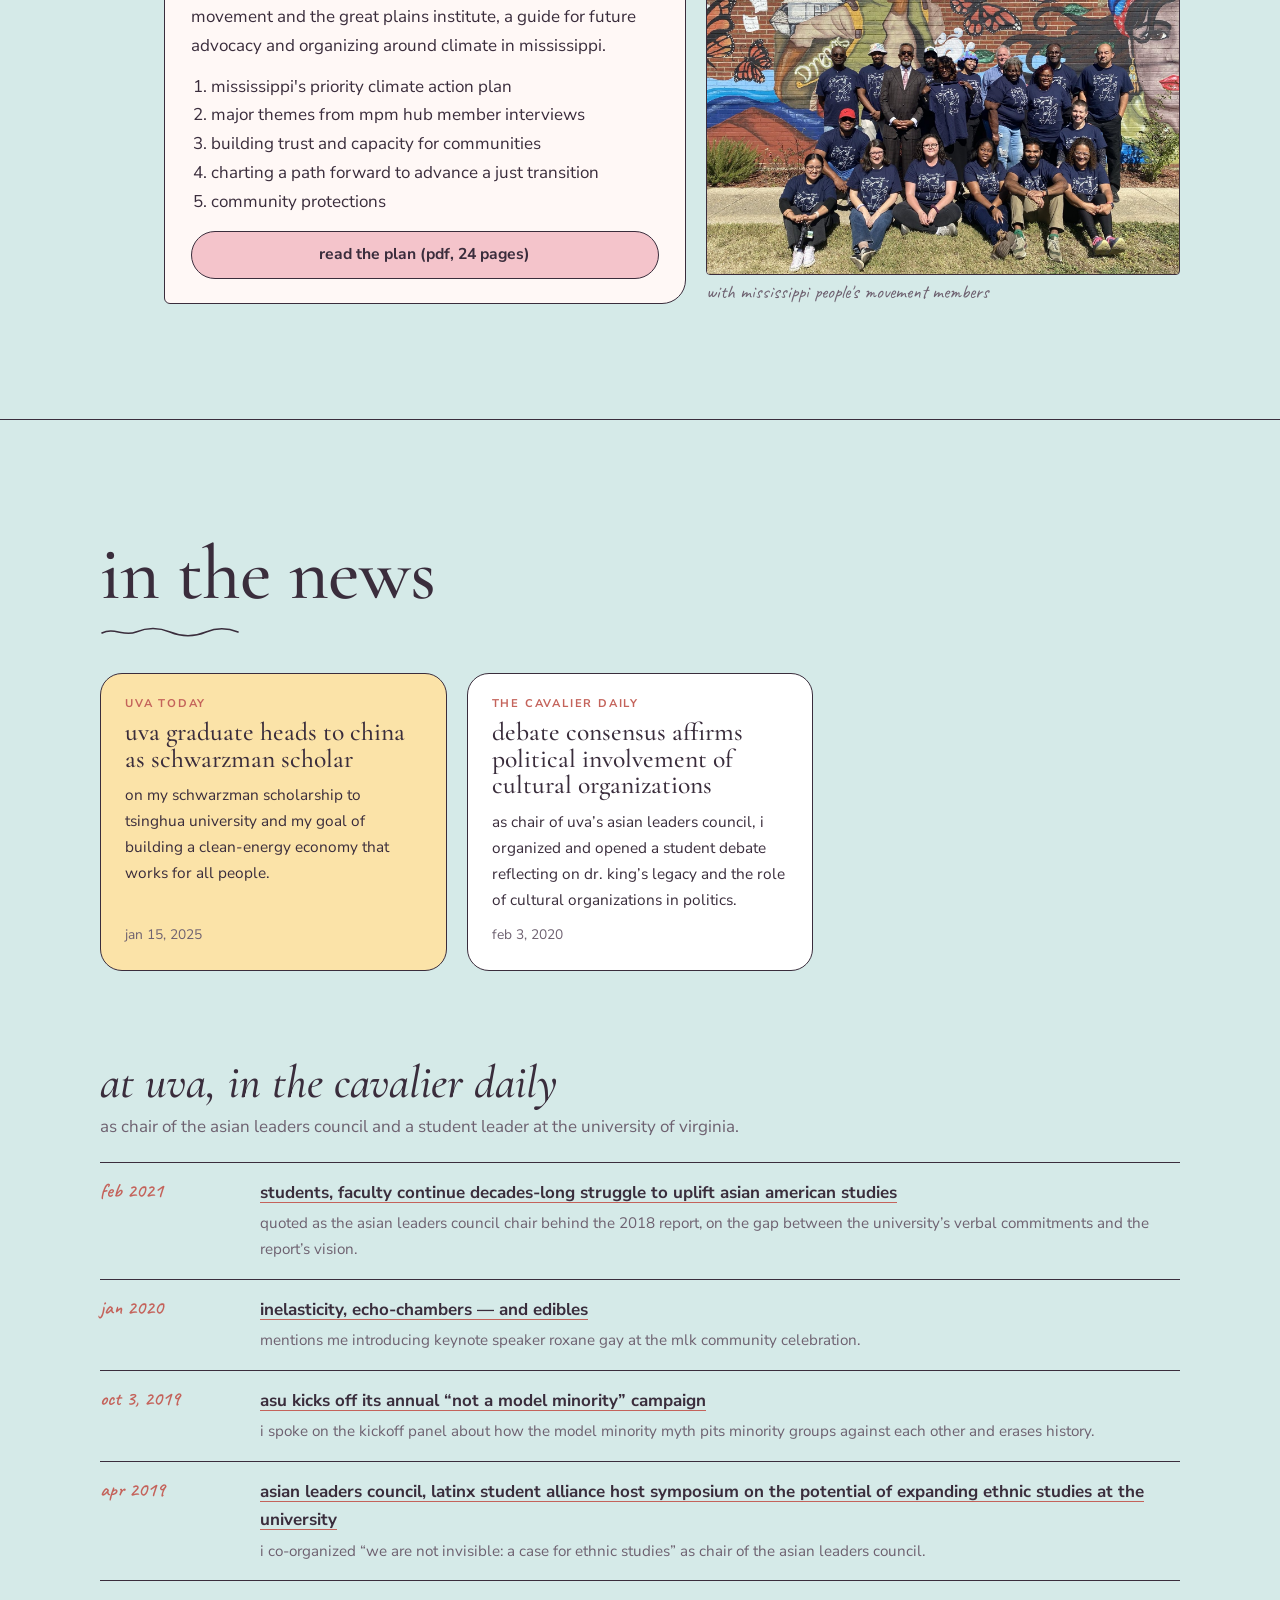
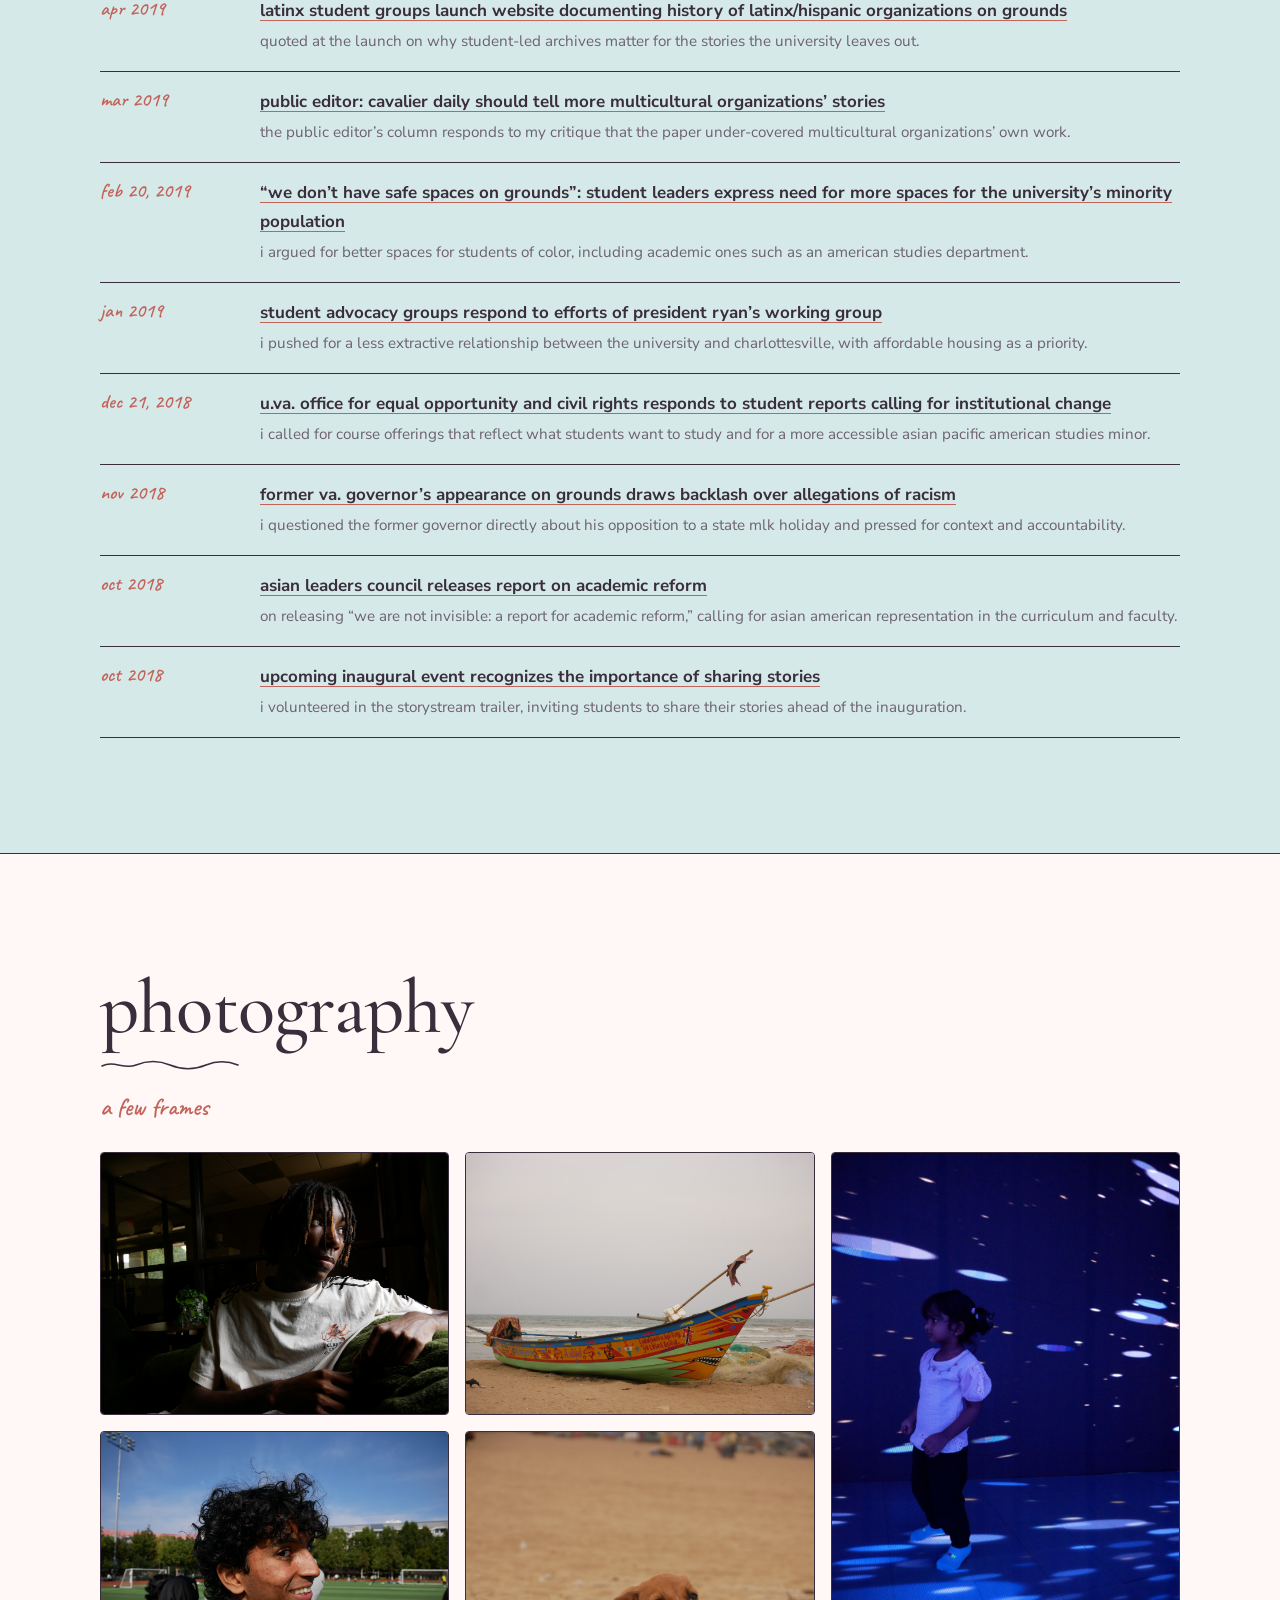
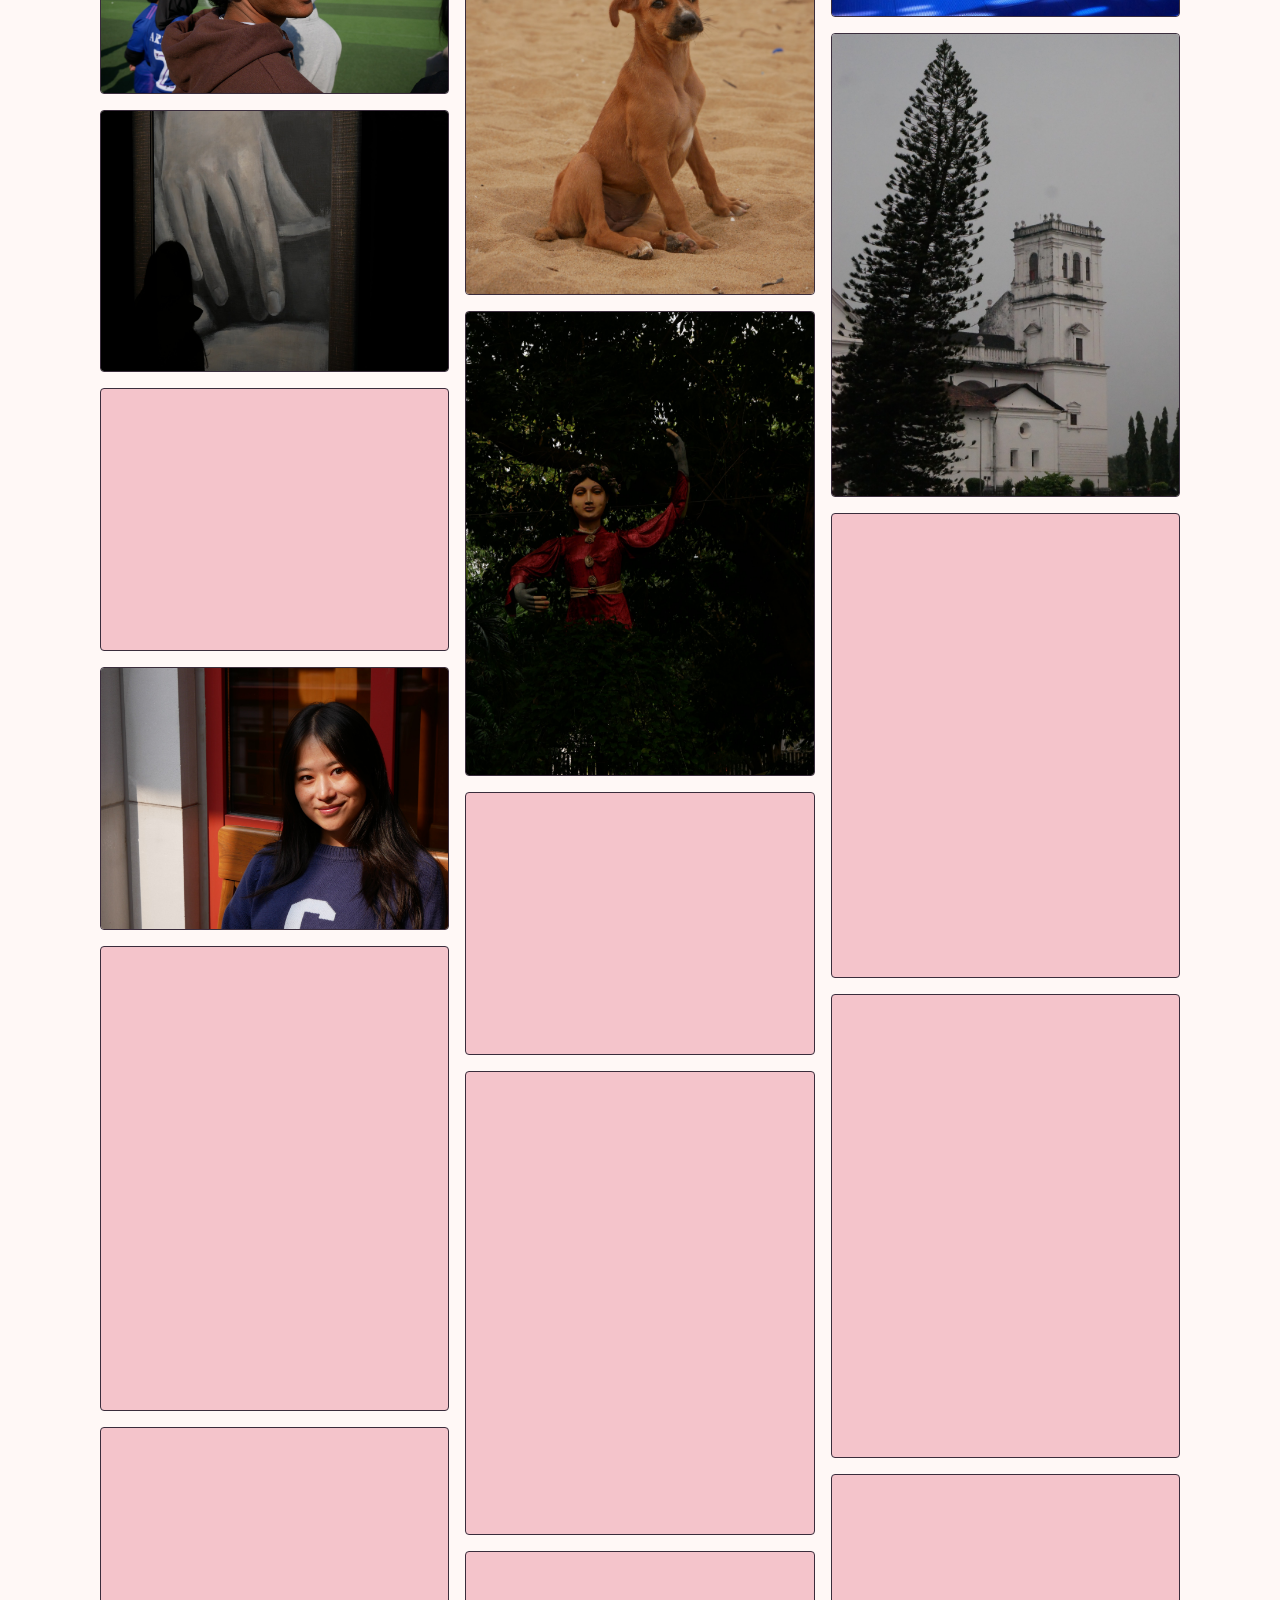
==== commit 68e549c1: "News: remove Riverside duplicates, drop reporter names, date order" ====
--- a/index.html
+++ b/index.html
@@ -574,40 +574,16 @@
 <h2 class="h2">In the news</h2>
 <div class="cards">
 <article class="pcard">
-<span class="src">Mississippi Today</span>
-<h3><a href="https://mississippitoday.org/2025/08/25/collective-cafe-helping-south-jackson-youth-become-confident-and-prepared-to-take-on-the-world/" target="_blank" rel="noopener">Collective cafe helping south Jackson youth become “confident and prepared to take on the world”</a></h3>
-<p>Profiles Riverside Collective, the worker-owned coffee shop and ice cream bar I co-founded in a renovated former bank building in south Jackson. Also ran in the Delta Democrat-Times.</p>
-<span class="by">Maya Miller · Aug 25, 2025</span>
-</article>
-<article class="pcard">
-<span class="src">WLBT · Jackson, MS</span>
-<h3><a href="https://www.wlbt.com/2025/07/15/non-profits-turn-abandoned-building-into-business-run-by-students/" target="_blank" rel="noopener">Non-profits turn abandoned building into a business run by students</a></h3>
-<p>Coverage of the Riverside Collective ribbon cutting on Terry Road, a student-operated shop that shares profits with the young people who run it.</p>
-<span class="by">Jul 15, 2025</span>
-</article>
-<article class="pcard">
-<span class="src">Mississippi Today</span>
-<h3><a href="https://mississippitoday.org/2023/09/02/photo-essay-vilas-annavarapu/" target="_blank" rel="noopener">Photo profile: Vilas Annavarapu</a></h3>
-<p>How teaching at Blackburn Middle School in Jackson led me to start Riverside Collective and build an economy that pays people well and treats them with dignity. Also republished by OurTupelo.</p>
-<span class="by">Vickie D. King · Sep 2, 2023</span>
-</article>
-<article class="pcard">
 <span class="src">UVA Today</span>
 <h3><a href="https://news.virginia.edu/content/uva-graduate-heads-china-schwarzman-scholar" target="_blank" rel="noopener">UVA Graduate Heads to China as Schwarzman Scholar</a></h3>
 <p>On my Schwarzman Scholarship to Tsinghua University and my goal of building a clean-energy economy that works for all people.</p>
-<span class="by">Matt Kelly · Jan 15, 2025</span>
-</article>
-<article class="pcard">
-<span class="src">Jefferson Scholars Foundation</span>
-<h3><a href="https://www.jeffersonscholars.org/news/jefferson-scholar-alumnus-has-created-innovative-way-teach-youth-mississippi" target="_blank" rel="noopener">Jefferson Scholar alumnus has created an innovative way to teach youth in Mississippi</a></h3>
-<p>How Riverside Collective teaches Mississippi youth the principles of cooperative entrepreneurship through a worker-owned business.</p>
-<span class="by">Sep 6, 2023</span>
+<span class="by">Jan 15, 2025</span>
 </article>
 <article class="pcard">
 <span class="src">The Cavalier Daily</span>
 <h3><a href="https://www.cavalierdaily.com/article/2020/02/debate-consensus-affirms-political-involvement-of-cultural-organizations" target="_blank" rel="noopener">Debate consensus affirms political involvement of cultural organizations</a></h3>
 <p>As chair of UVA’s Asian Leaders Council, I organized and opened a student debate reflecting on Dr. King’s legacy and the role of cultural organizations in politics.</p>
-<span class="by">Emma Scales · Feb 3, 2020</span>
+<span class="by">Feb 3, 2020</span>
 </article>
 </div>
 <div class="cd">
@@ -616,13 +592,13 @@
 <ul>
 <li><span class="m">Feb 2021</span><span><a href="https://www.cavalierdaily.com/article/2021/02/students-faculty-continue-decades-long-struggle-to-uplift-asian-american-studies" target="_blank" rel="noopener">Students, faculty continue decades-long struggle to uplift Asian American Studies</a><span class="d">Quoted as the Asian Leaders Council chair behind the 2018 report, on the gap between the University’s verbal commitments and the report’s vision.</span></span></li>
 <li><span class="m">Jan 2020</span><span><a href="https://www.cavalierdaily.com/article/2020/01/inelasticity-echo-chambers-and-edibles" target="_blank" rel="noopener">Inelasticity, echo-chambers — and edibles</a><span class="d">Mentions me introducing keynote speaker Roxane Gay at the MLK Community Celebration.</span></span></li>
-<li><span class="m">Oct 3, 2019</span><span><a href="https://www.cavalierdaily.com/article/2019/10/asu-kicks-off-its-annual-not-a-model-minority-campaign" target="_blank" rel="noopener">ASU kicks off its annual “Not a Model Minority” campaign</a><span class="d">Sarah Rigazio. I spoke on the kickoff panel about how the model minority myth pits minority groups against each other and erases history.</span></span></li>
+<li><span class="m">Oct 3, 2019</span><span><a href="https://www.cavalierdaily.com/article/2019/10/asu-kicks-off-its-annual-not-a-model-minority-campaign" target="_blank" rel="noopener">ASU kicks off its annual “Not a Model Minority” campaign</a><span class="d">I spoke on the kickoff panel about how the model minority myth pits minority groups against each other and erases history.</span></span></li>
 <li><span class="m">Apr 2019</span><span><a href="https://www.cavalierdaily.com/article/2019/04/asian-leaders-council-latinx-student-alliance-host-symposium-on-the-potential-of-expanding-ethnic-studies-at-the-university" target="_blank" rel="noopener">Asian Leaders Council, Latinx Student Alliance host symposium on the potential of expanding ethnic studies at the University</a><span class="d">I co-organized “We Are Not Invisible: A Case For Ethnic Studies” as chair of the Asian Leaders Council.</span></span></li>
 <li><span class="m">Apr 2019</span><span><a href="https://www.cavalierdaily.com/article/2019/04/latinx-student-groups-launch-website-documenting-history-of-latinxhispanic-organizations-on-grounds" target="_blank" rel="noopener">Latinx student groups launch website documenting history of Latinx/Hispanic organizations on Grounds</a><span class="d">Quoted at the launch on why student-led archives matter for the stories the University leaves out.</span></span></li>
-<li><span class="m">Mar 2019</span><span><a href="https://www.cavalierdaily.com/article/2019/03/public-editor-cavalier-daily-should-tell-more-multicultural-organizations-stories" target="_blank" rel="noopener">PUBLIC EDITOR: Cavalier Daily should tell more multicultural organizations’ stories</a><span class="d">Anna Higgins. The Public Editor’s column responds to my critique that the paper under-covered multicultural organizations’ own work.</span></span></li>
-<li><span class="m">Feb 20, 2019</span><span><a href="https://www.cavalierdaily.com/article/2019/02/we-dont-have-safe-spaces-on-grounds-student-leaders-express-need-for-more-spaces-for-the-universitys-minority-population" target="_blank" rel="noopener">“We don’t have safe spaces on Grounds”: Student leaders express need for more spaces for the University’s minority population</a><span class="d">Ali Sullivan. I argued for better spaces for students of color, including academic ones such as an American Studies department.</span></span></li>
+<li><span class="m">Mar 2019</span><span><a href="https://www.cavalierdaily.com/article/2019/03/public-editor-cavalier-daily-should-tell-more-multicultural-organizations-stories" target="_blank" rel="noopener">PUBLIC EDITOR: Cavalier Daily should tell more multicultural organizations’ stories</a><span class="d">The Public Editor’s column responds to my critique that the paper under-covered multicultural organizations’ own work.</span></span></li>
+<li><span class="m">Feb 20, 2019</span><span><a href="https://www.cavalierdaily.com/article/2019/02/we-dont-have-safe-spaces-on-grounds-student-leaders-express-need-for-more-spaces-for-the-universitys-minority-population" target="_blank" rel="noopener">“We don’t have safe spaces on Grounds”: Student leaders express need for more spaces for the University’s minority population</a><span class="d">I argued for better spaces for students of color, including academic ones such as an American Studies department.</span></span></li>
 <li><span class="m">Jan 2019</span><span><a href="https://www.cavalierdaily.com/article/2019/01/student-advocacy-groups-respond-to-efforts-of-president-ryans-working-group" target="_blank" rel="noopener">Student advocacy groups respond to efforts of President Ryan’s working group</a><span class="d">I pushed for a less extractive relationship between the University and Charlottesville, with affordable housing as a priority.</span></span></li>
-<li><span class="m">Dec 21, 2018</span><span><a href="https://www.cavalierdaily.com/article/2018/12/uva-office-for-equal-opportunity-and-civil-rights-responds-to-student-reports-calling-for-institutional-change" target="_blank" rel="noopener">U.Va. Office for Equal Opportunity and Civil Rights responds to student reports calling for institutional change</a><span class="d">Daniel Gordon. I called for course offerings that reflect what students want to study and for a more accessible Asian Pacific American Studies minor.</span></span></li>
+<li><span class="m">Dec 21, 2018</span><span><a href="https://www.cavalierdaily.com/article/2018/12/uva-office-for-equal-opportunity-and-civil-rights-responds-to-student-reports-calling-for-institutional-change" target="_blank" rel="noopener">U.Va. Office for Equal Opportunity and Civil Rights responds to student reports calling for institutional change</a><span class="d">I called for course offerings that reflect what students want to study and for a more accessible Asian Pacific American Studies minor.</span></span></li>
 <li><span class="m">Nov 2018</span><span><a href="https://www.cavalierdaily.com/article/2018/11/former-va-governors-appearance-on-grounds-draws-backlash-over-allegations-of-racism" target="_blank" rel="noopener">Former Va. governor’s appearance on Grounds draws backlash over allegations of racism</a><span class="d">I questioned the former governor directly about his opposition to a state MLK holiday and pressed for context and accountability.</span></span></li>
 <li><span class="m">Oct 2018</span><span><a href="https://www.cavalierdaily.com/article/2018/10/asian-leaders-council-releases-report-on-academic-reform" target="_blank" rel="noopener">Asian Leaders Council releases report on academic reform</a><span class="d">On releasing “We Are Not Invisible: A Report for Academic Reform,” calling for Asian American representation in the curriculum and faculty.</span></span></li>
 <li><span class="m">Oct 2018</span><span><a href="https://www.cavalierdaily.com/article/2018/10/upcoming-inaugural-event-recognizes-the-importance-of-sharing-stories" target="_blank" rel="noopener">Upcoming inaugural event recognizes the importance of sharing stories</a><span class="d">I volunteered in the StoryStream trailer, inviting students to share their stories ahead of the inauguration.</span></span></li>
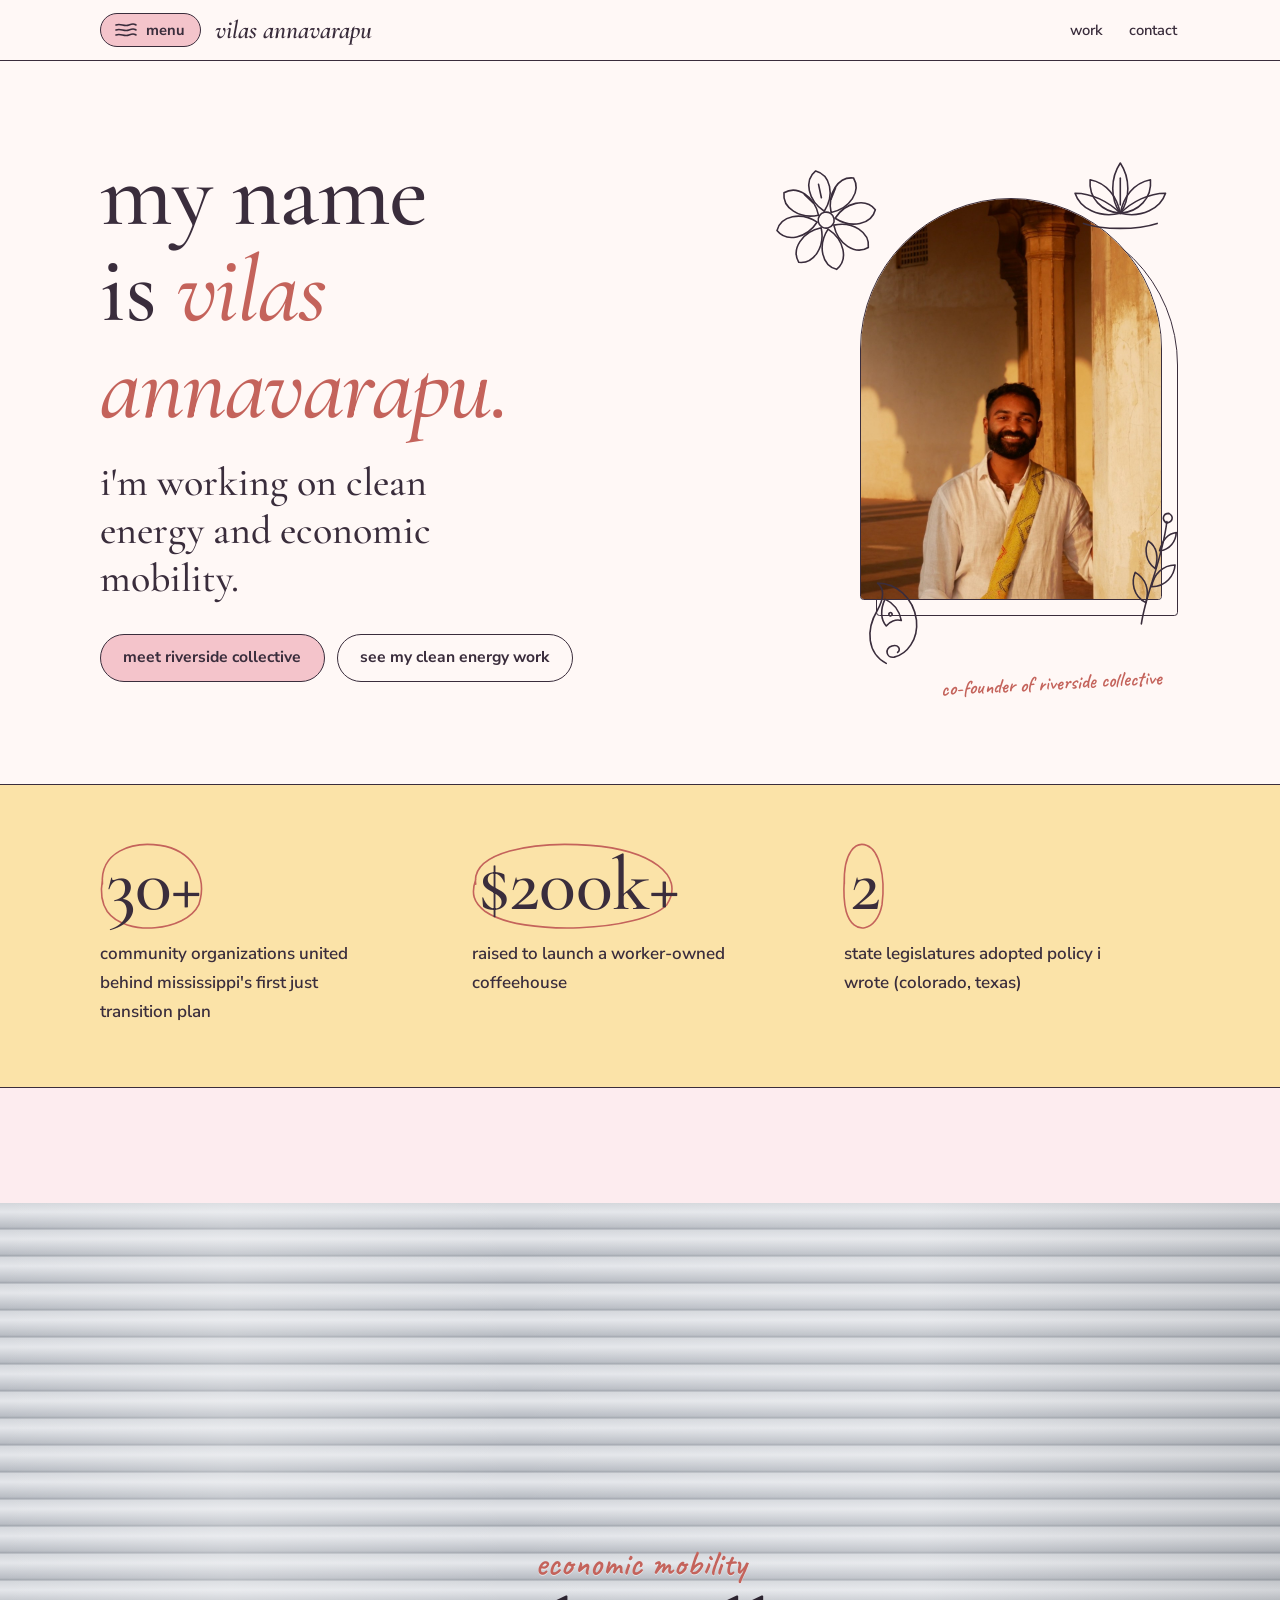
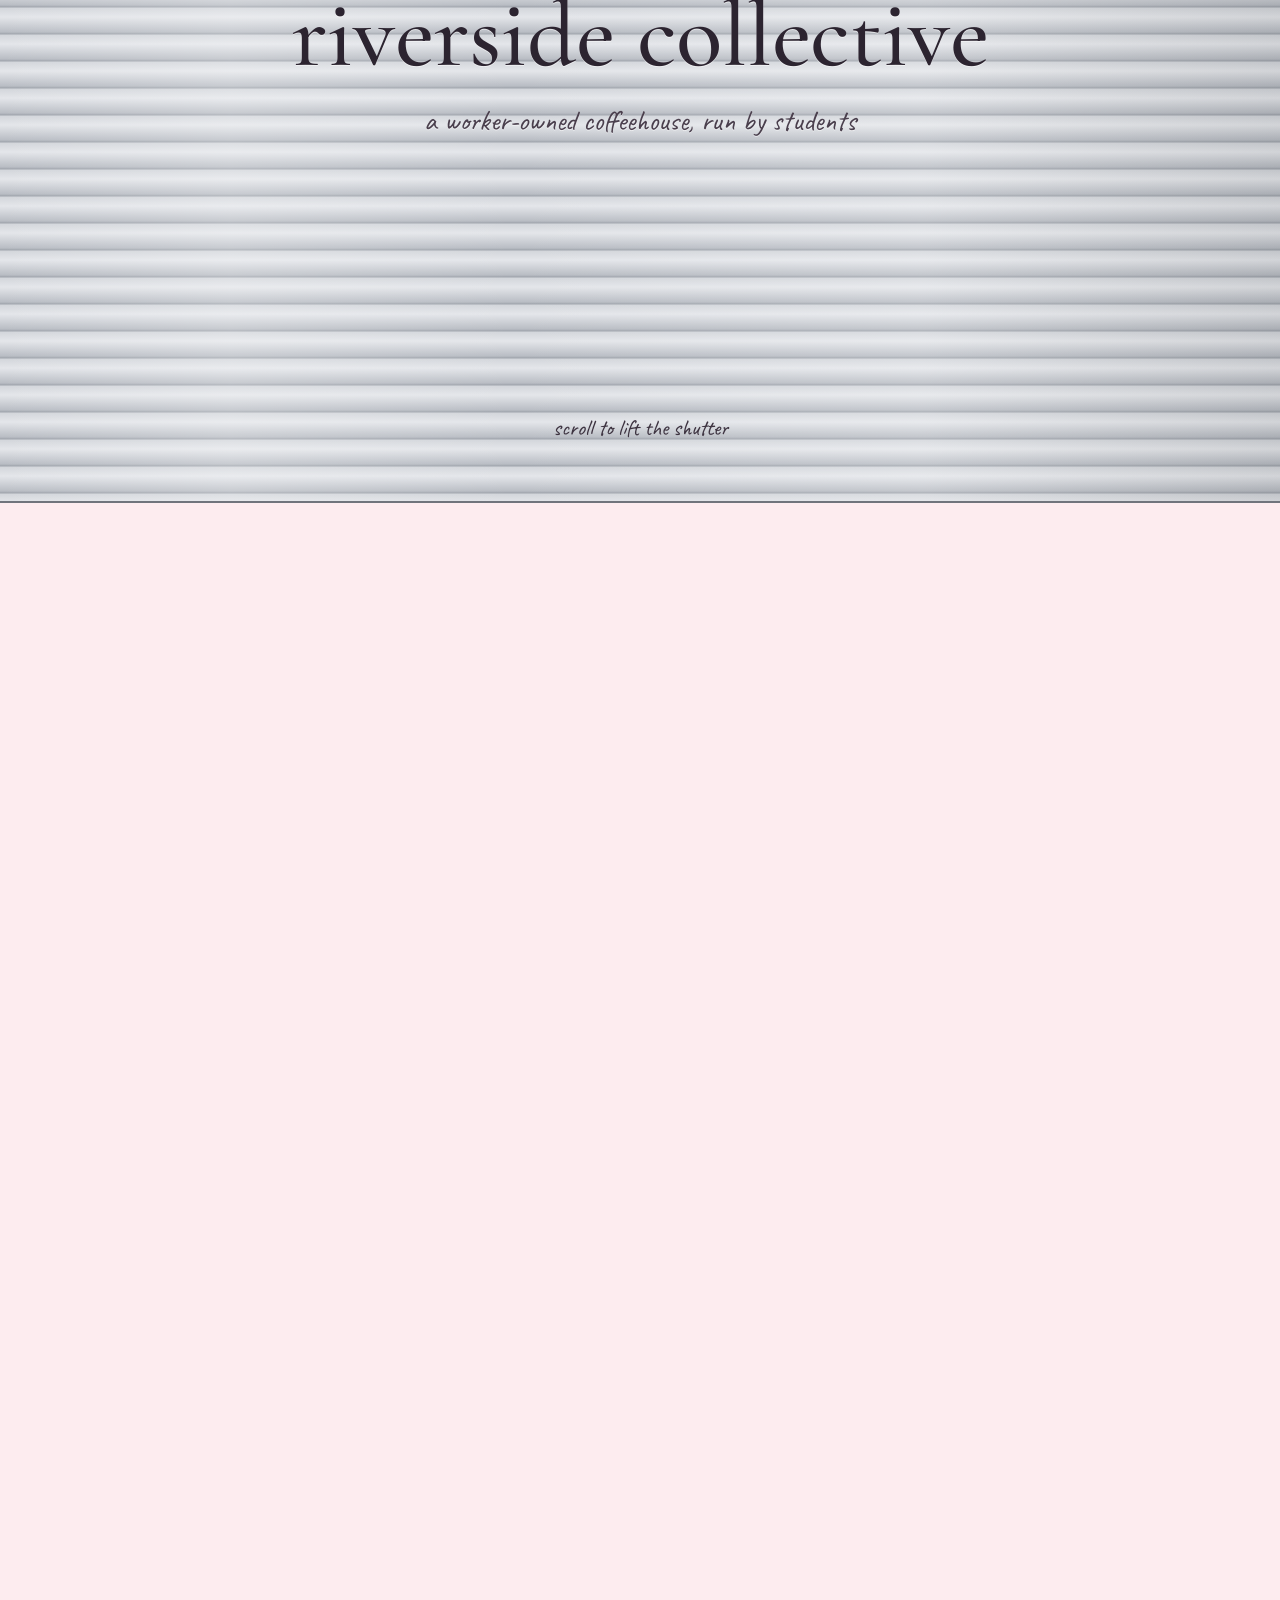
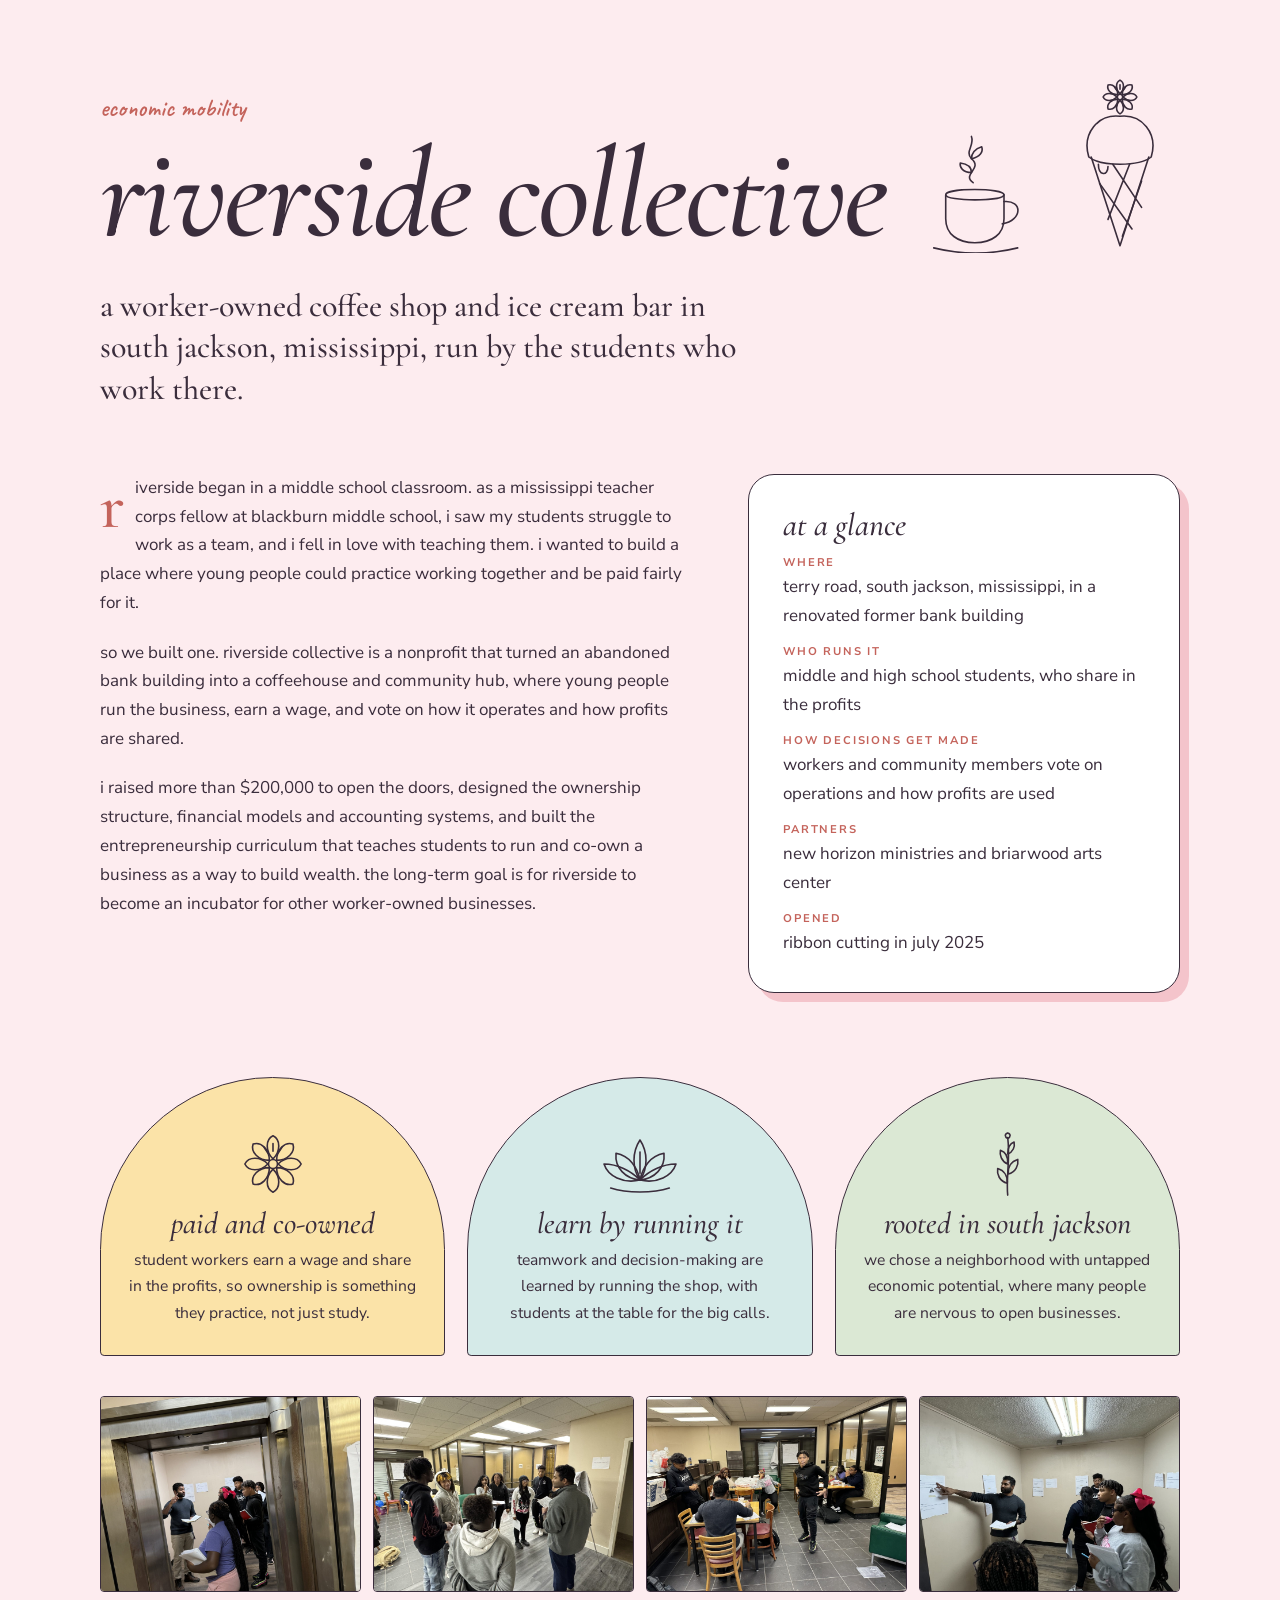
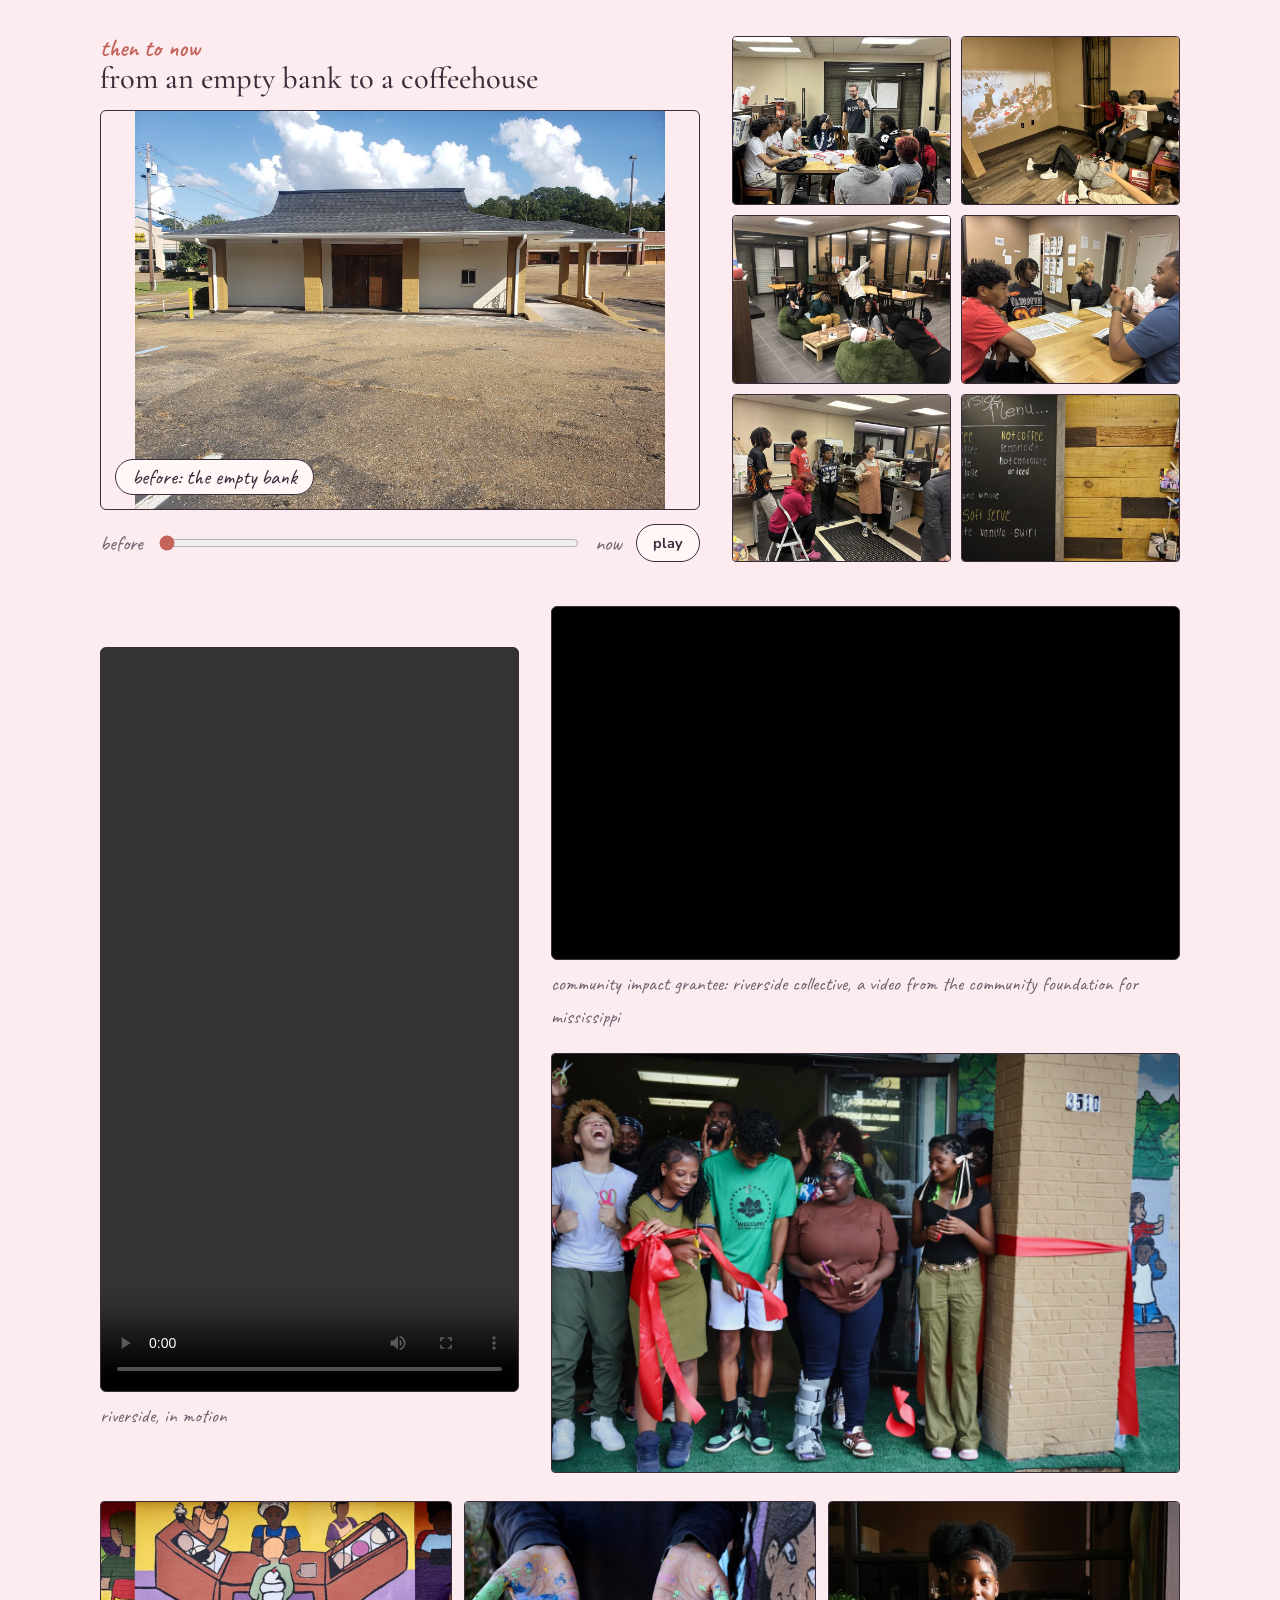
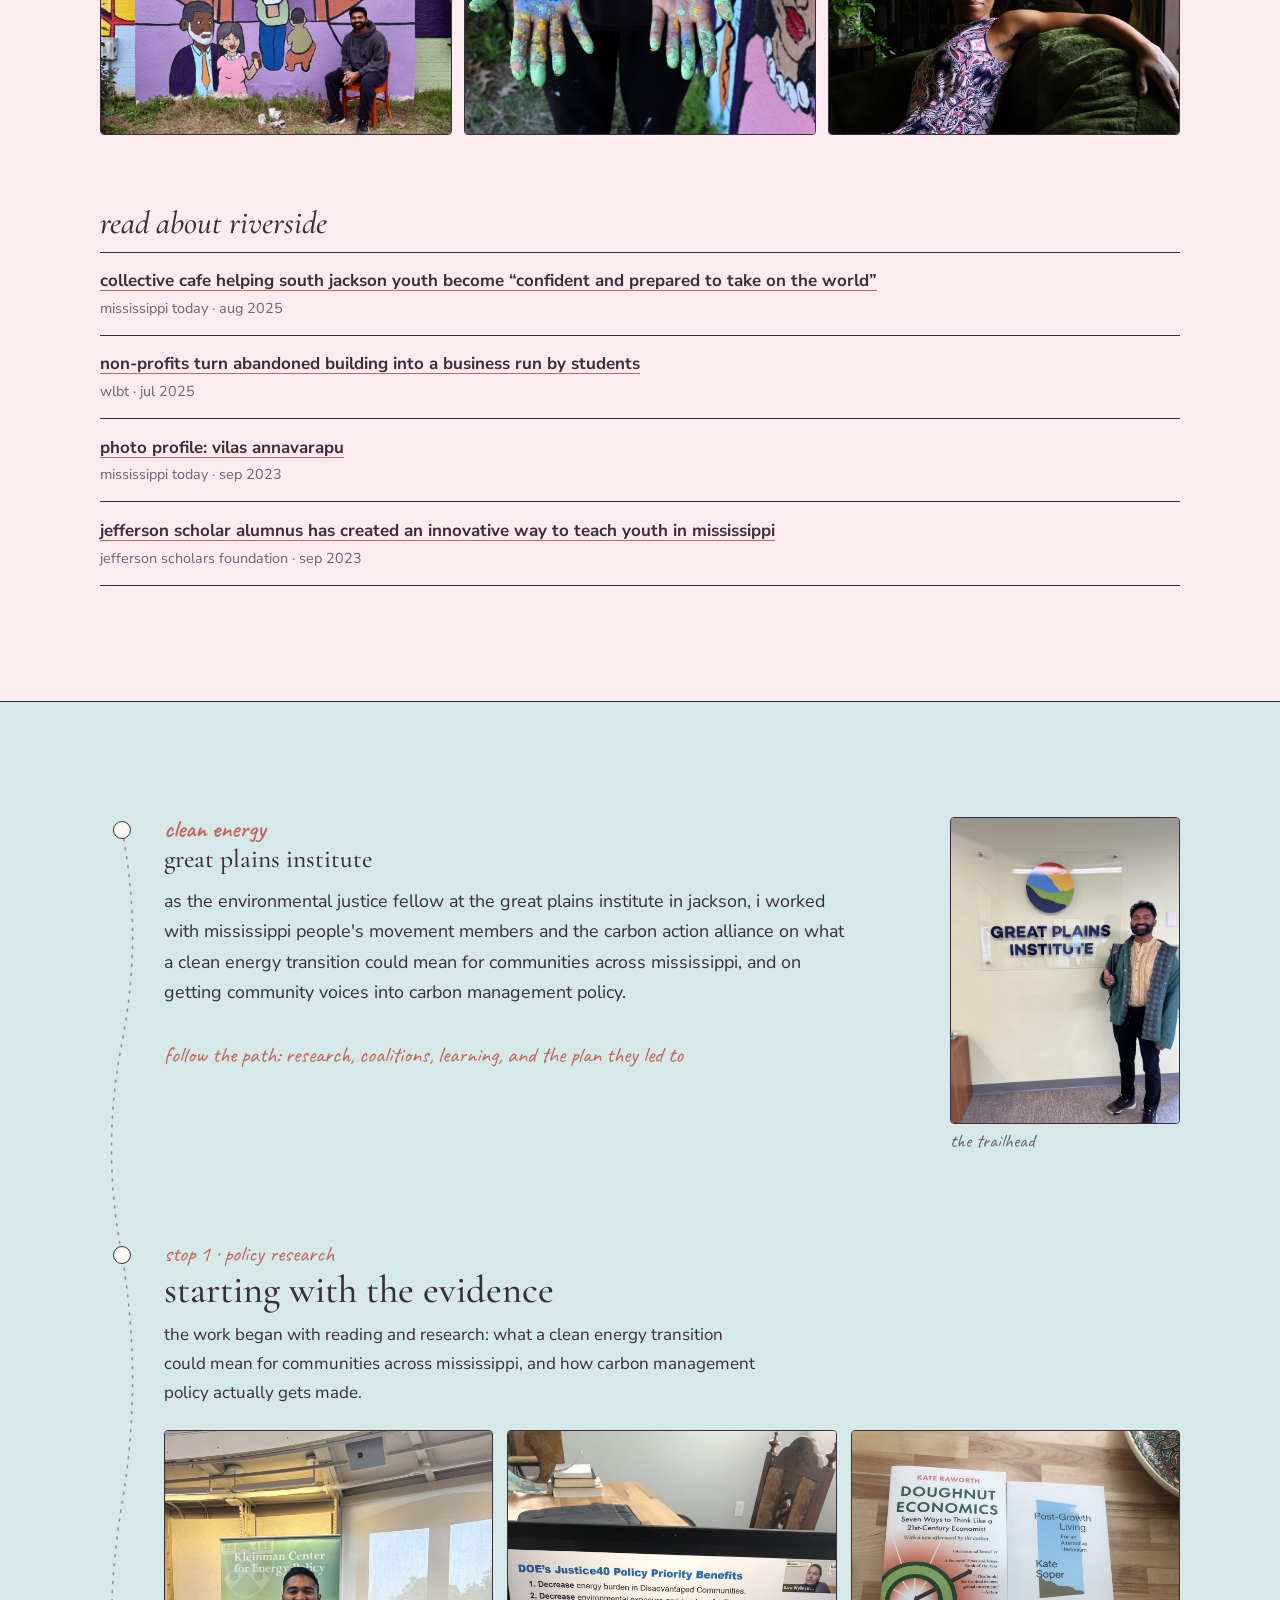
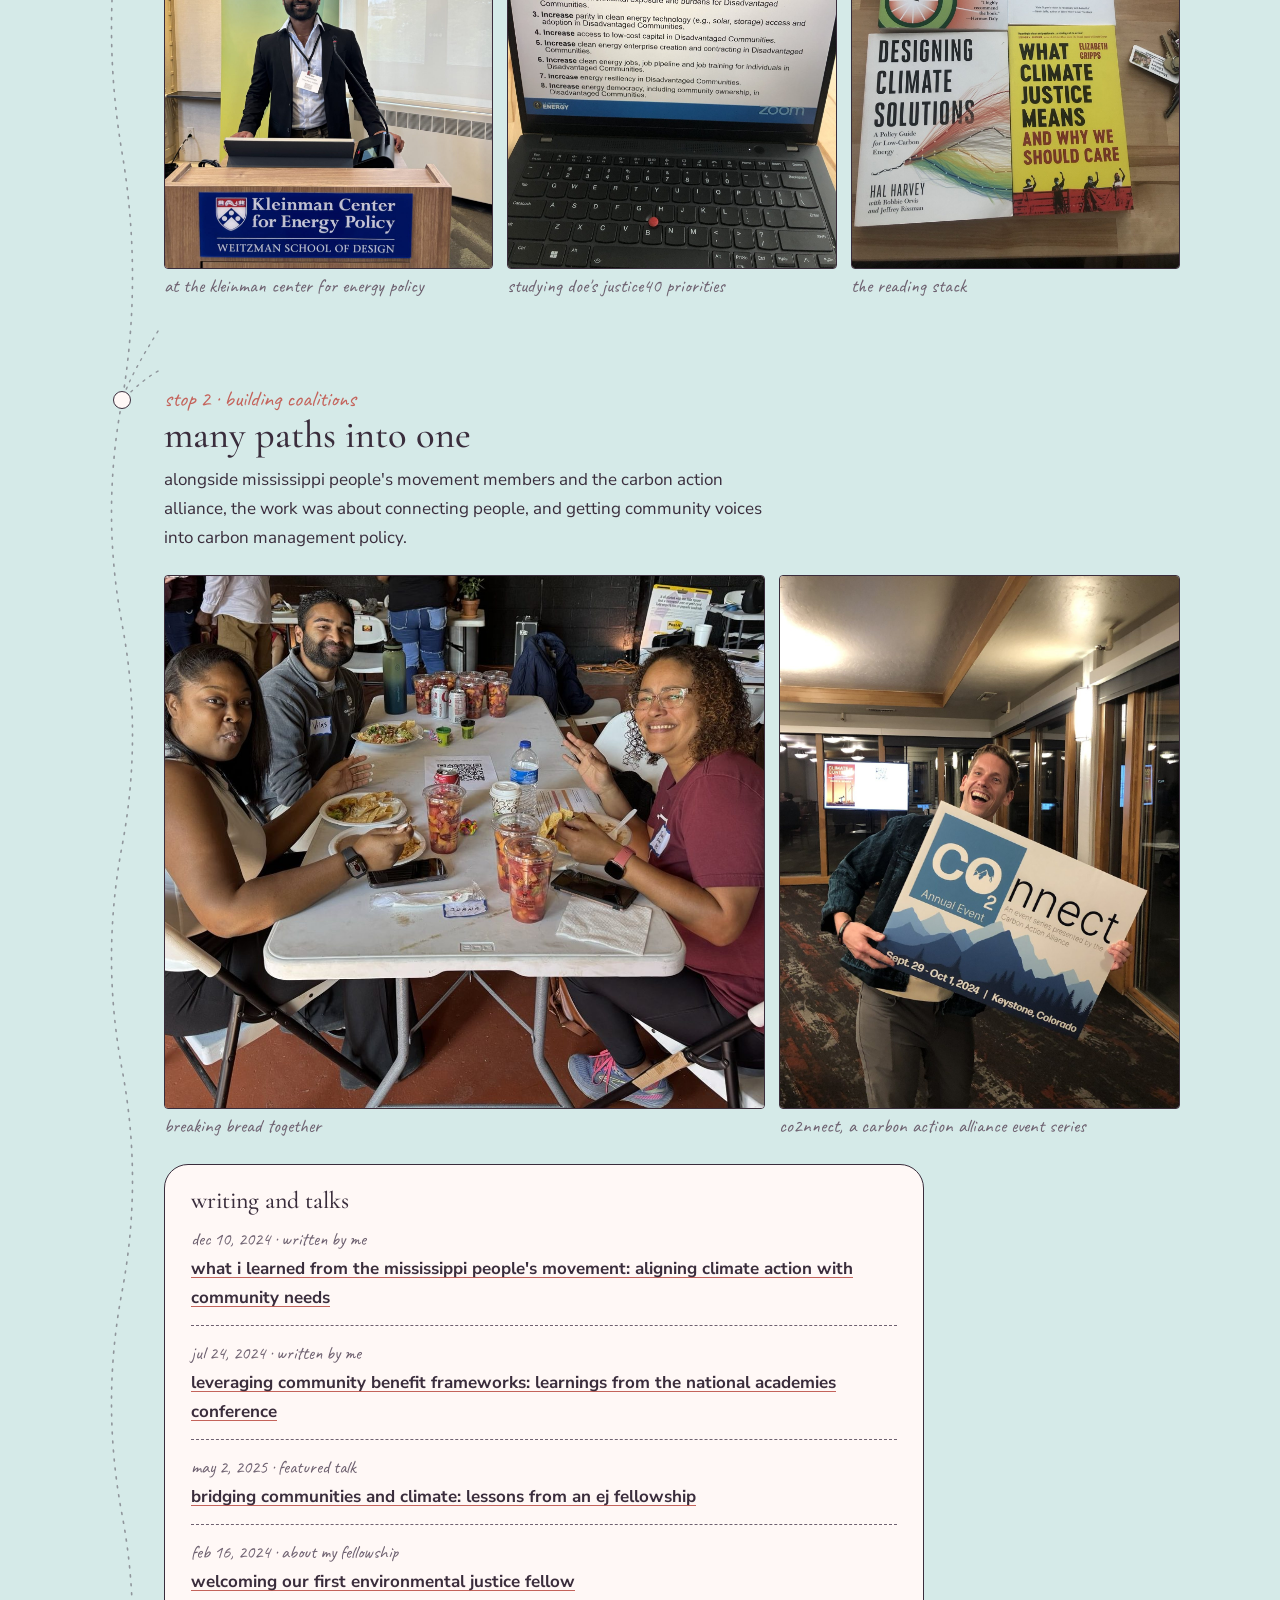
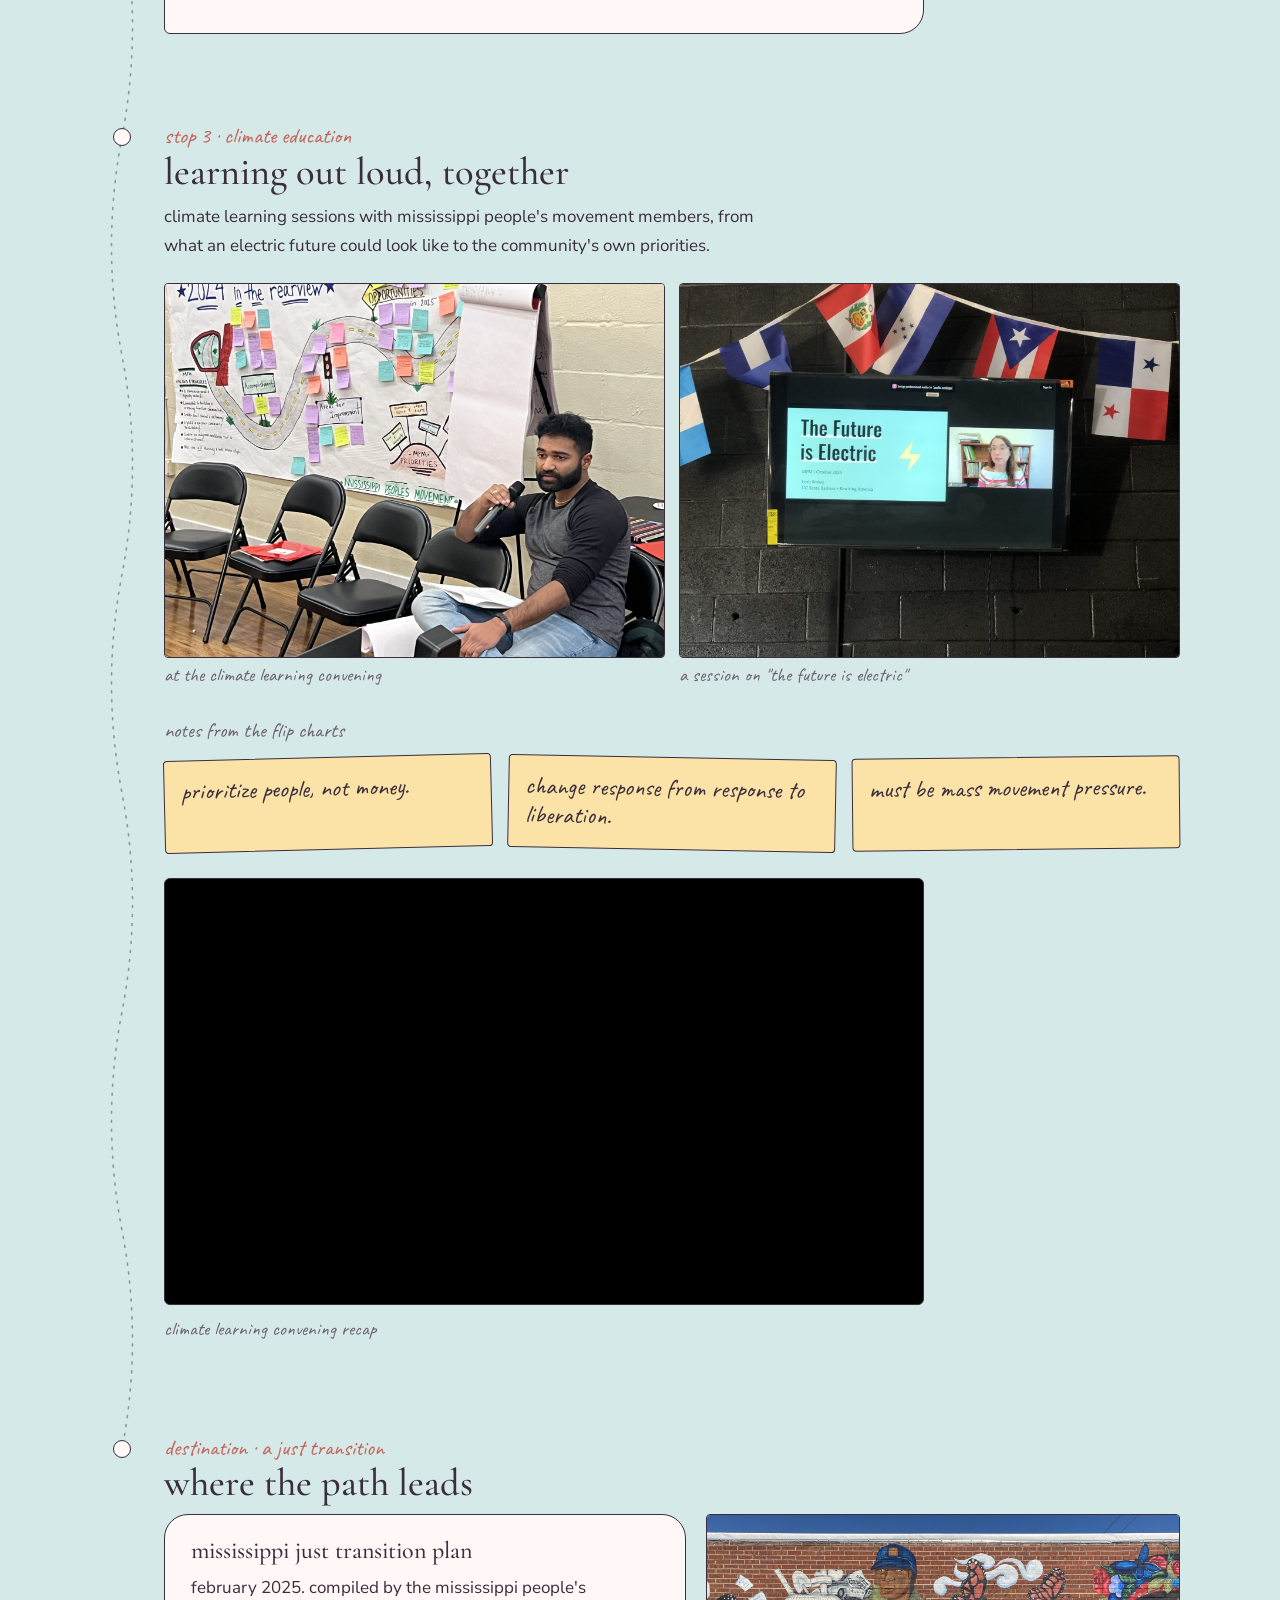
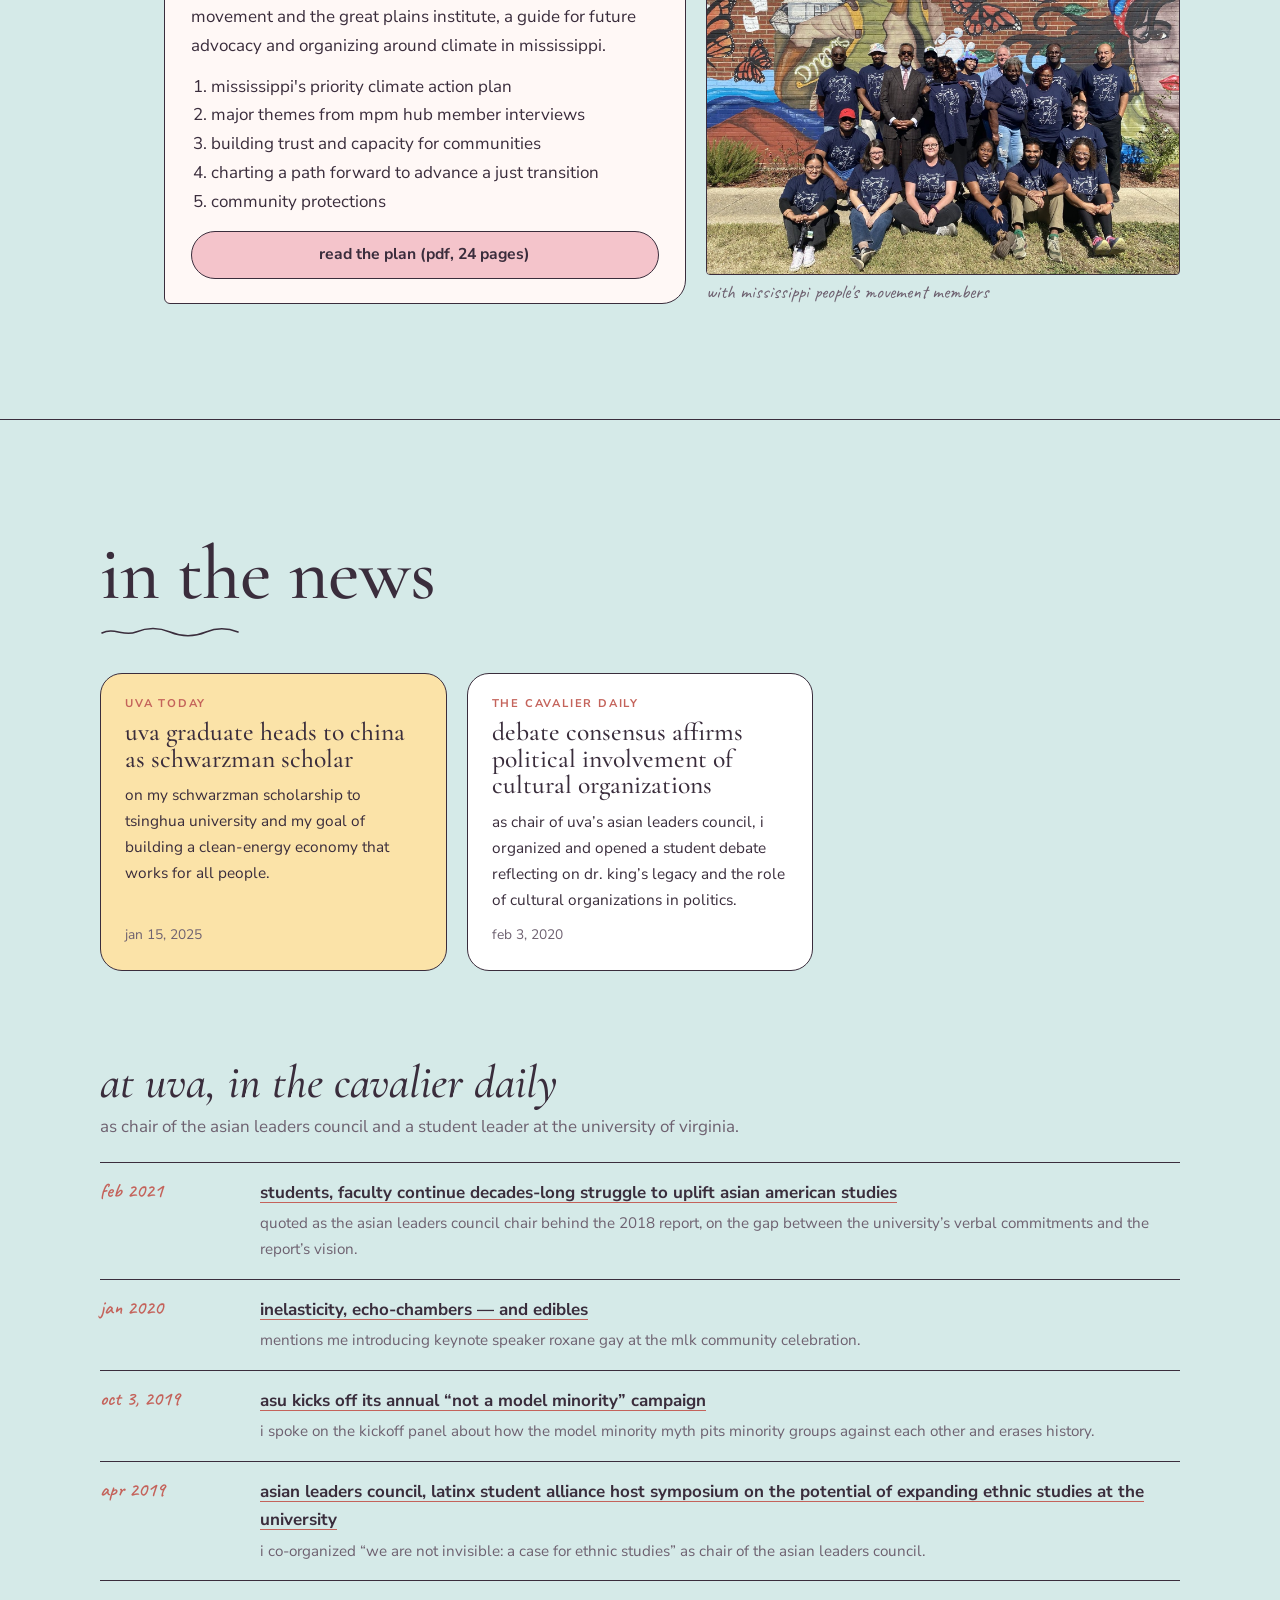
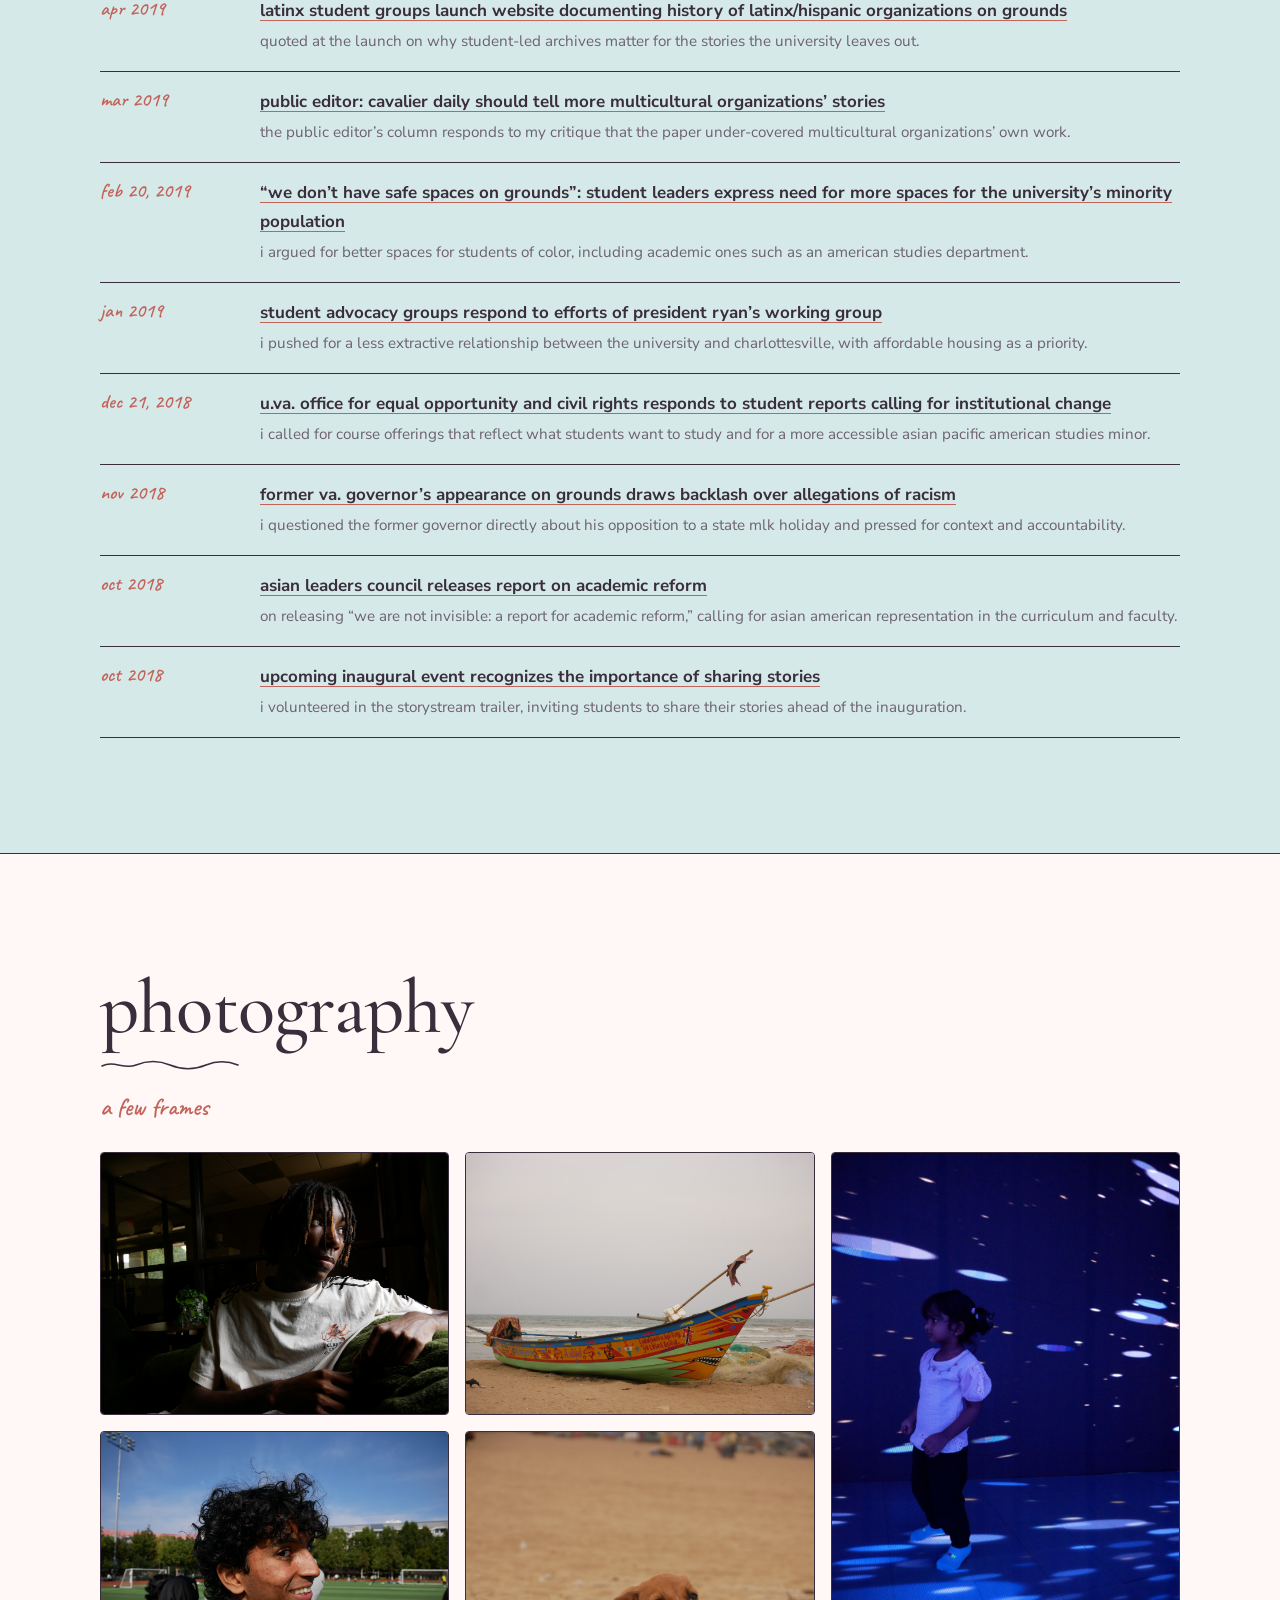
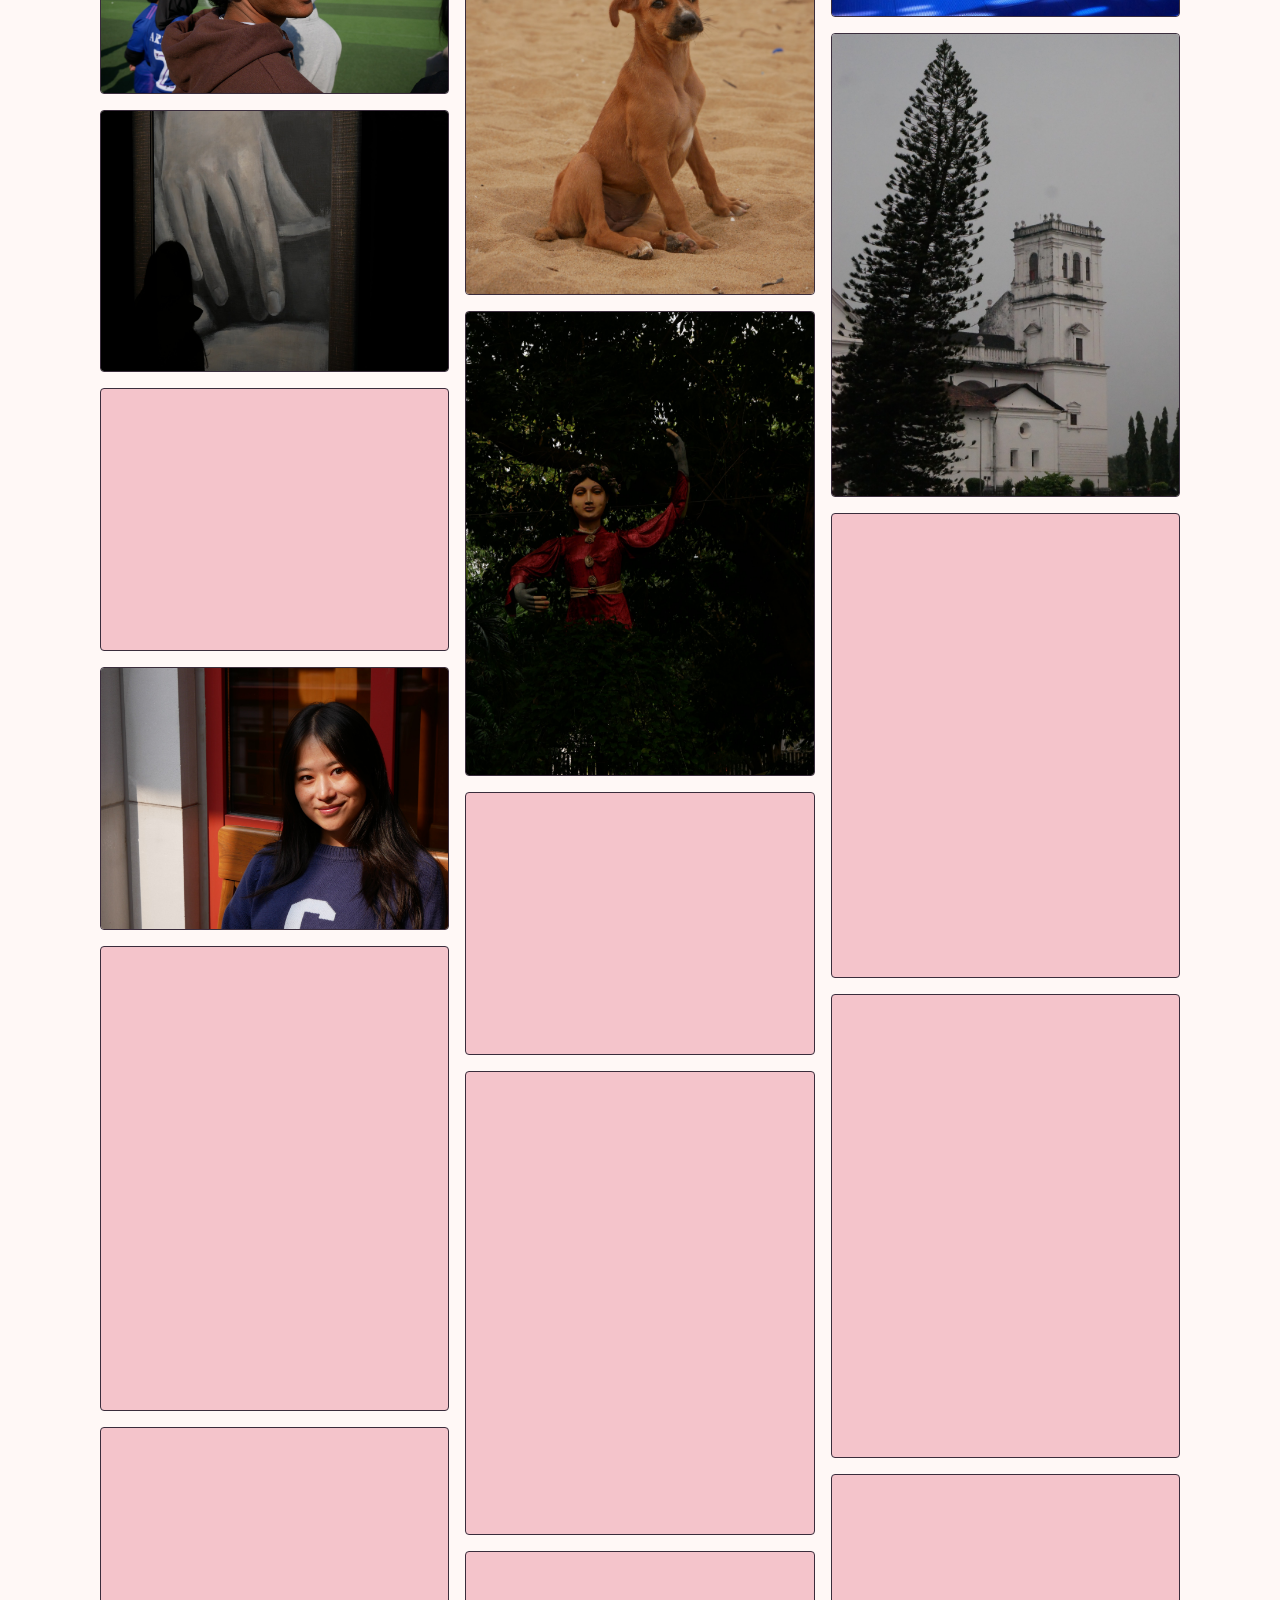
==== commit a2821c84: "Remove stray text after closing html tag" ====
--- a/index.html
+++ b/index.html
@@ -731,5 +731,3 @@
 </script>
 </body>
 </html>
-ok
-ok
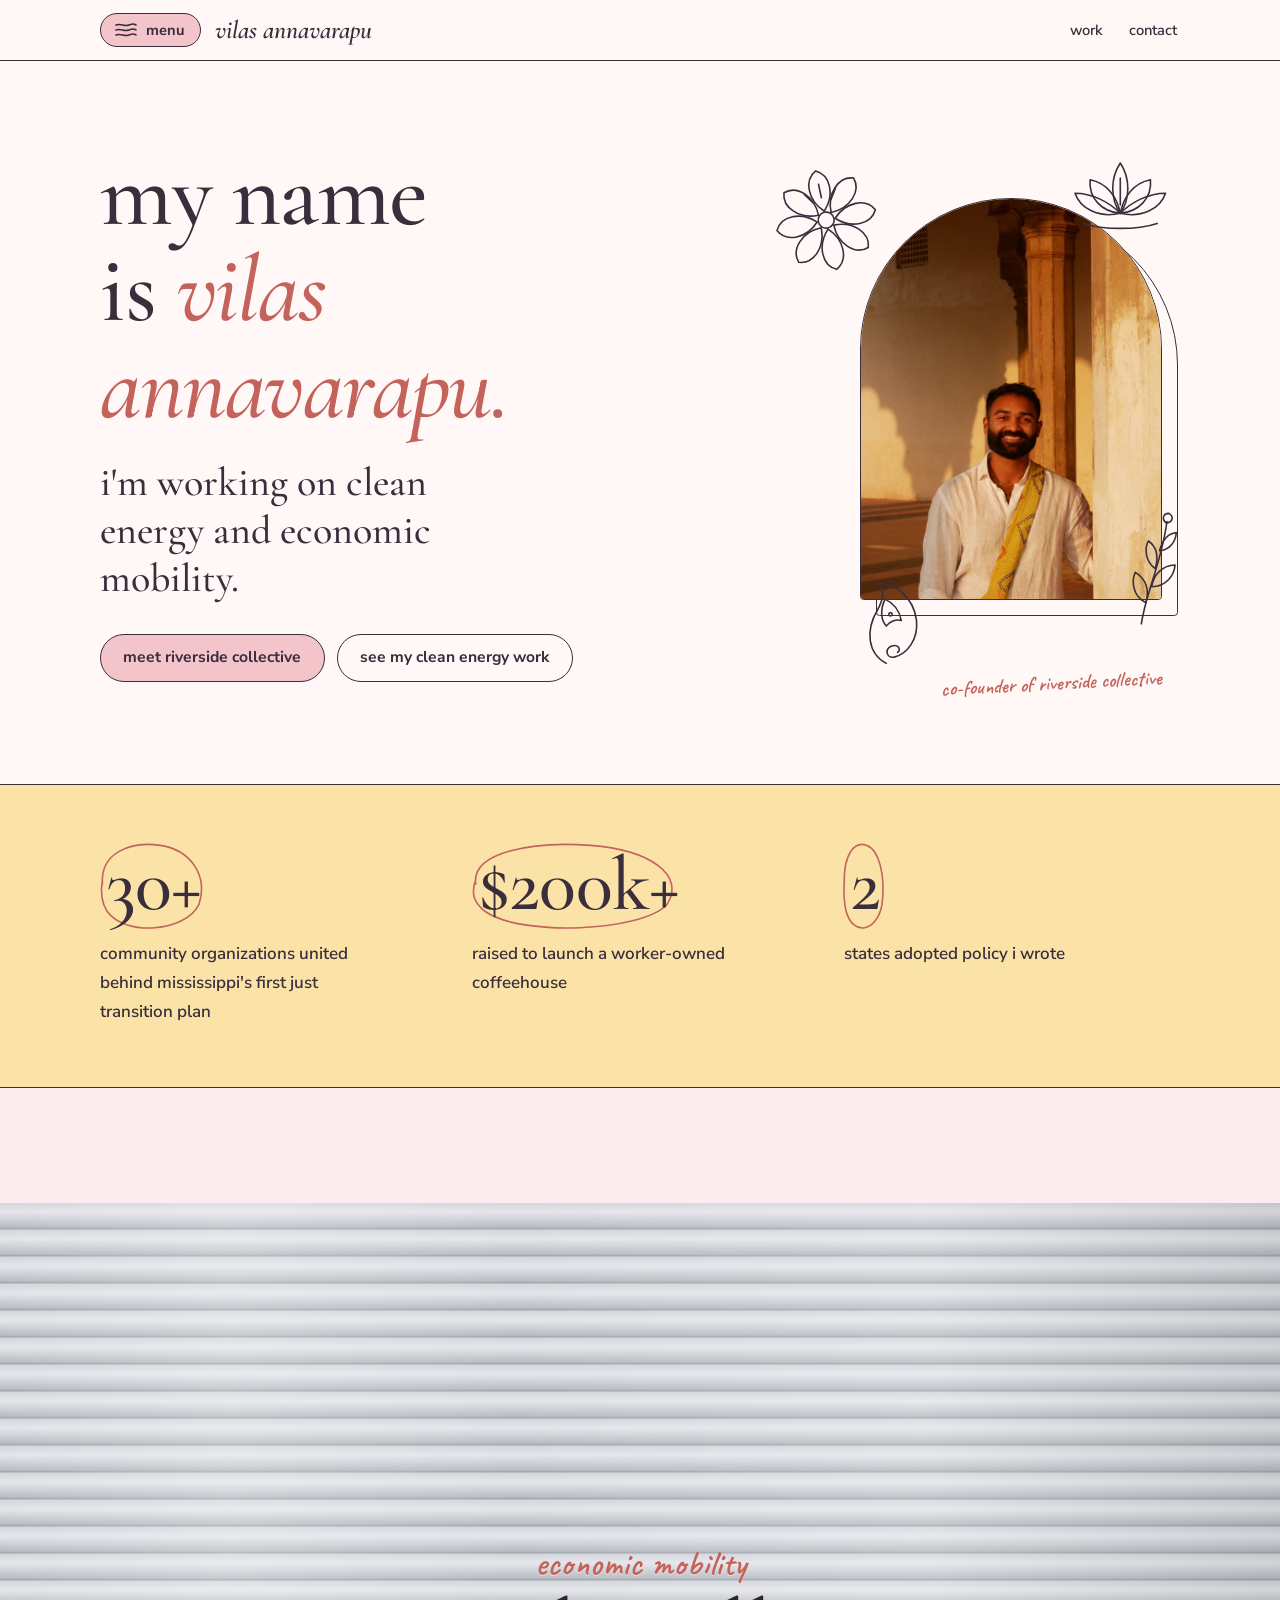
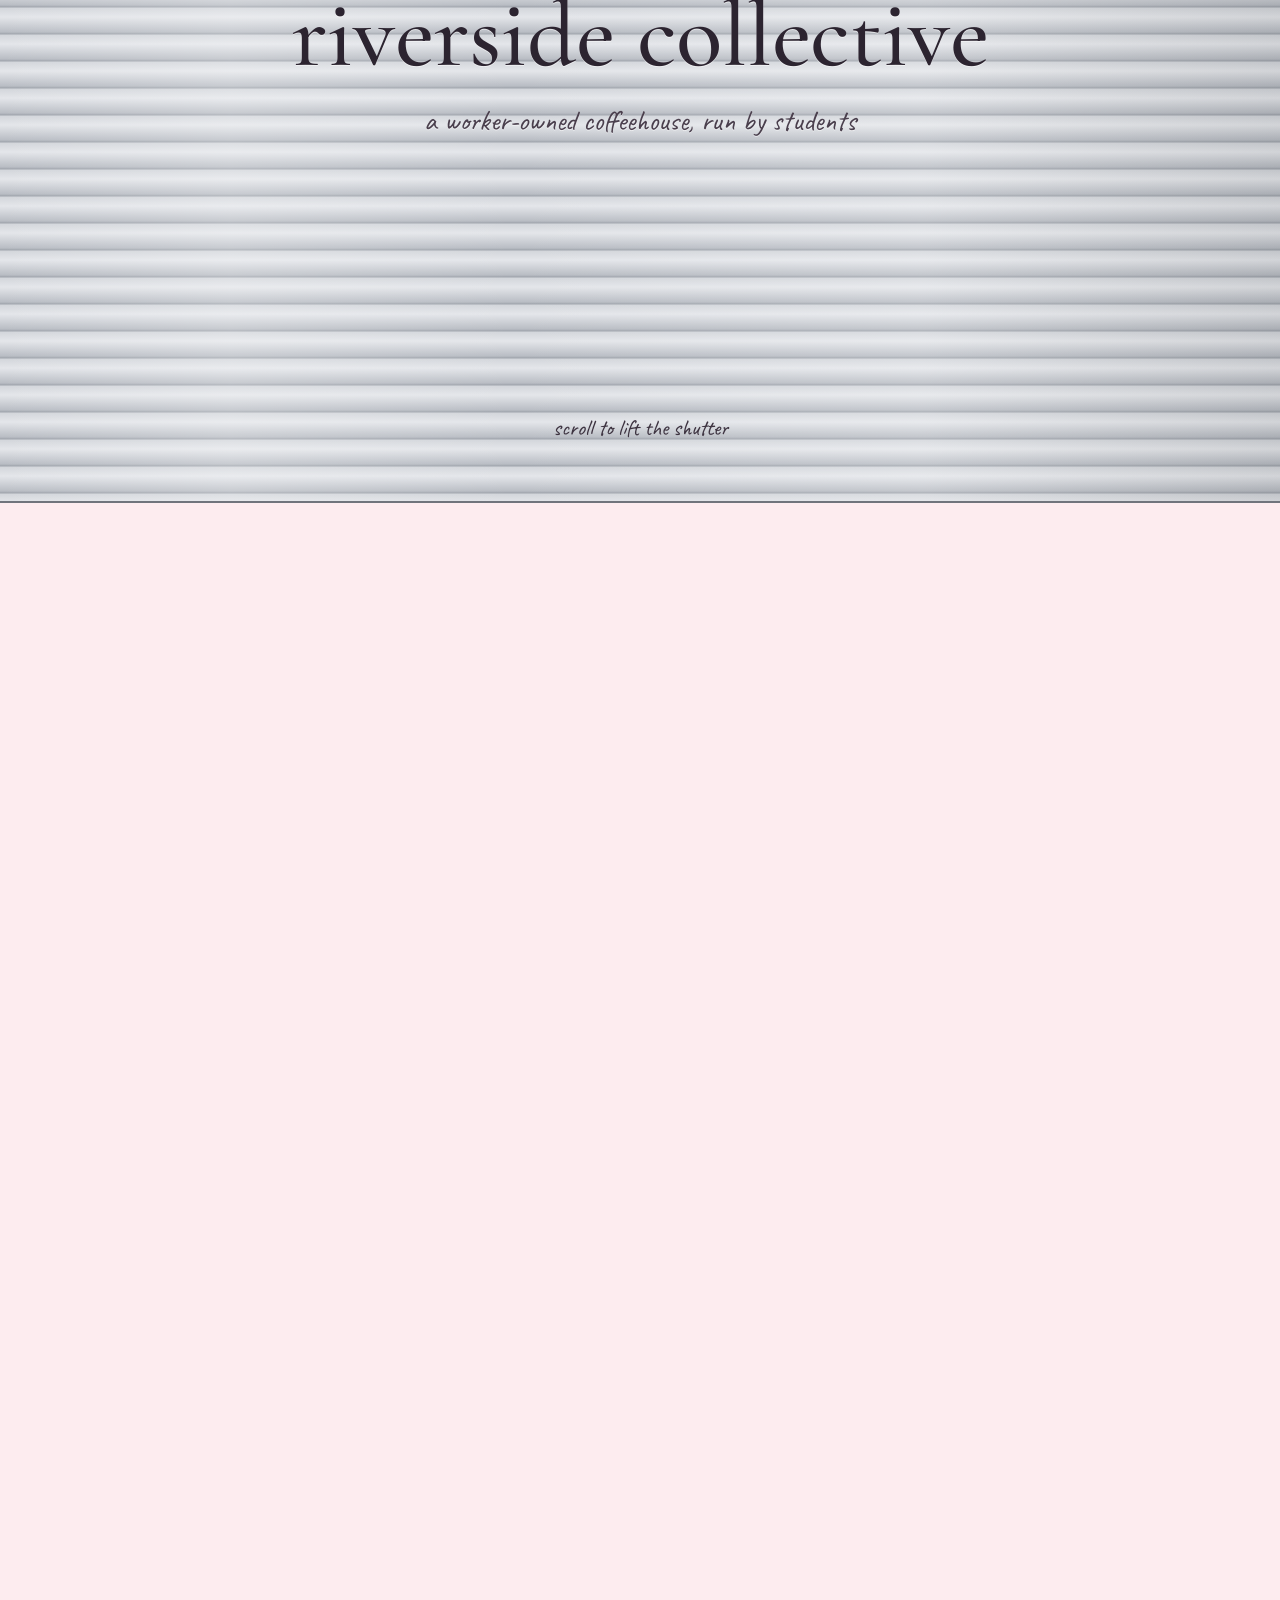
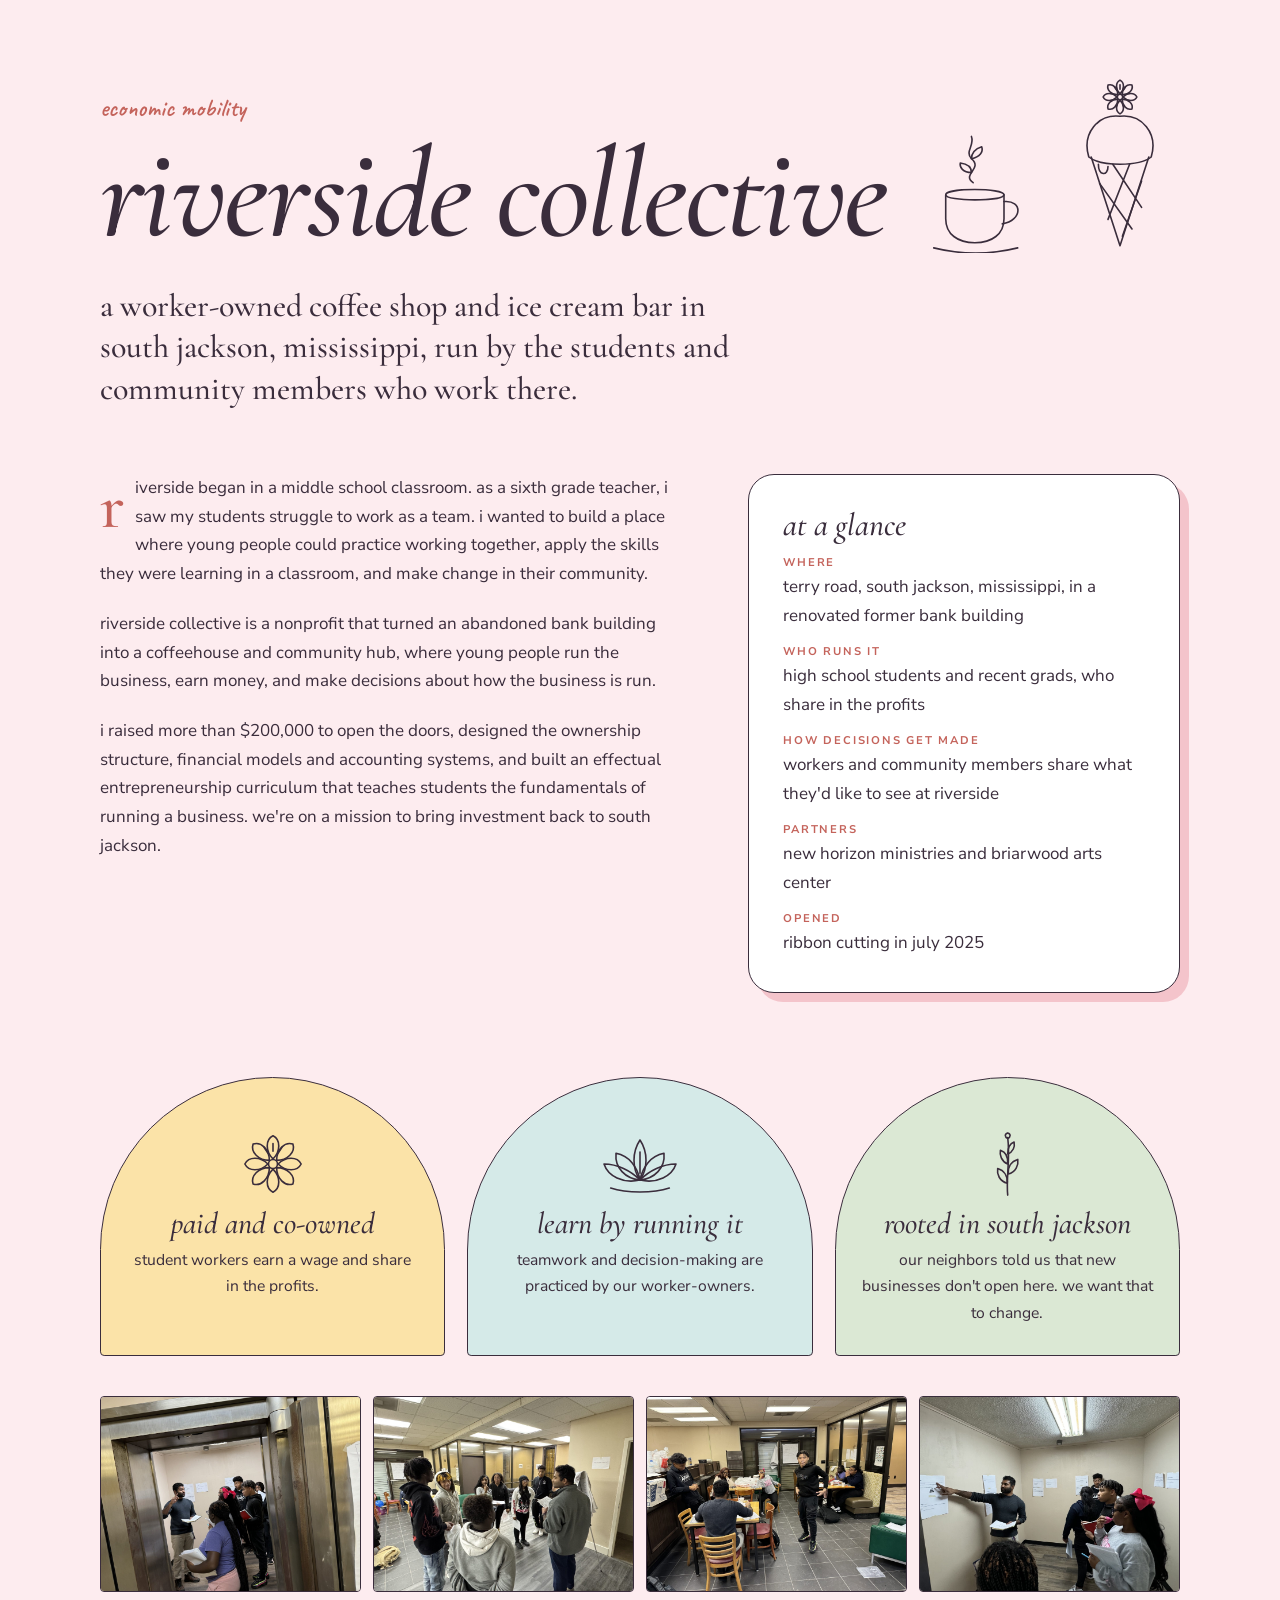
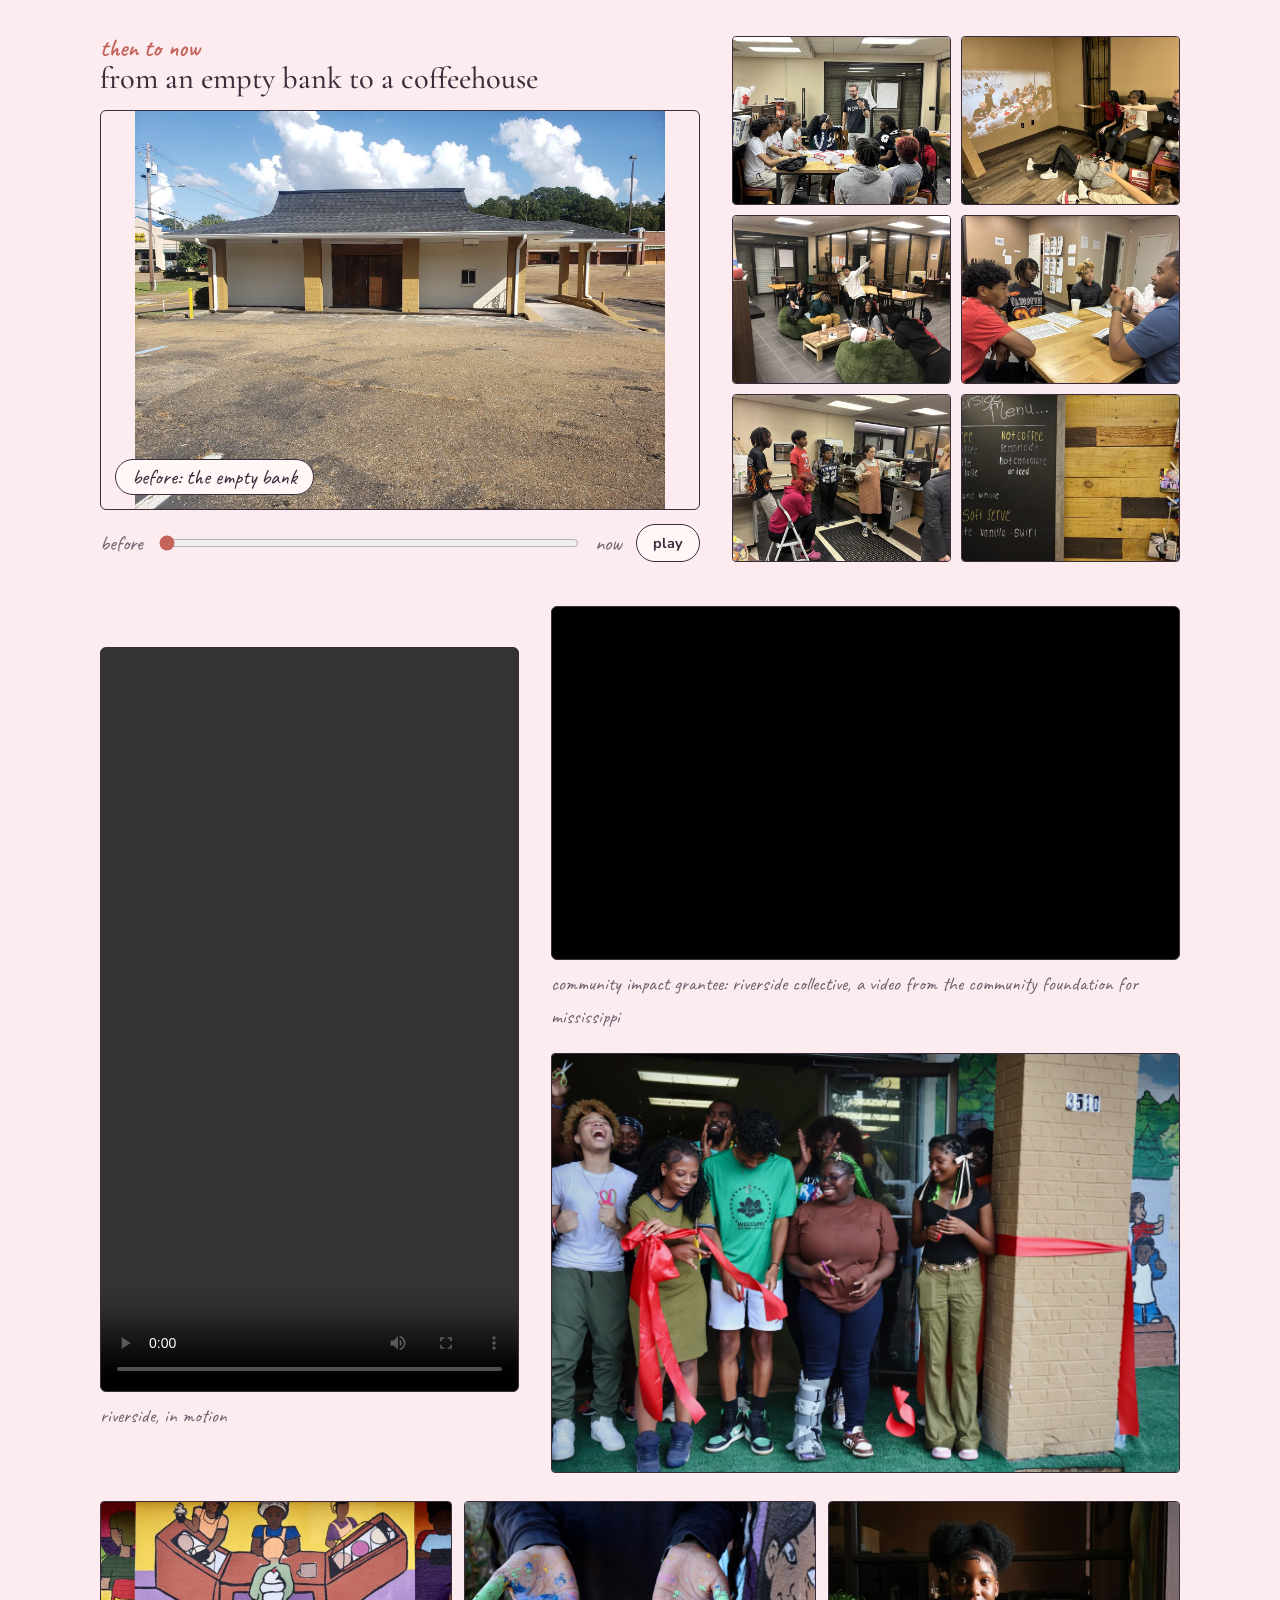
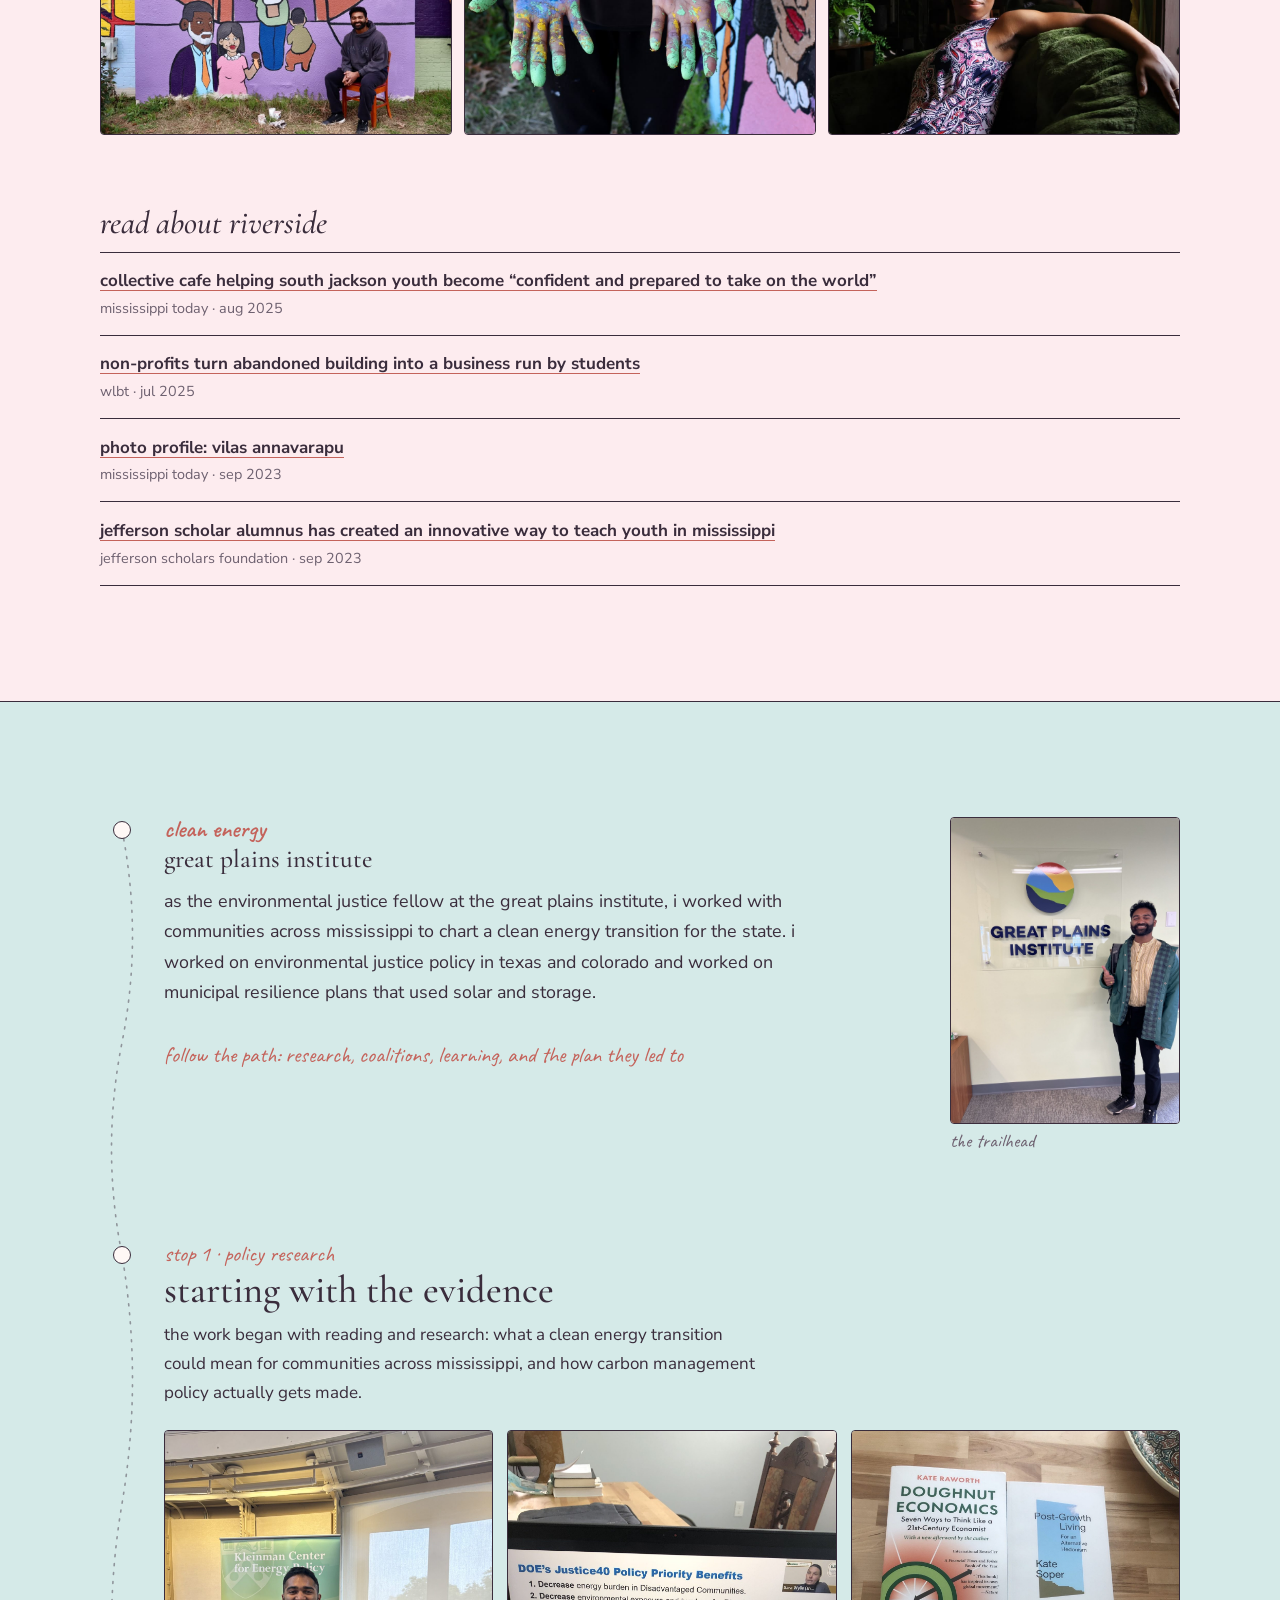
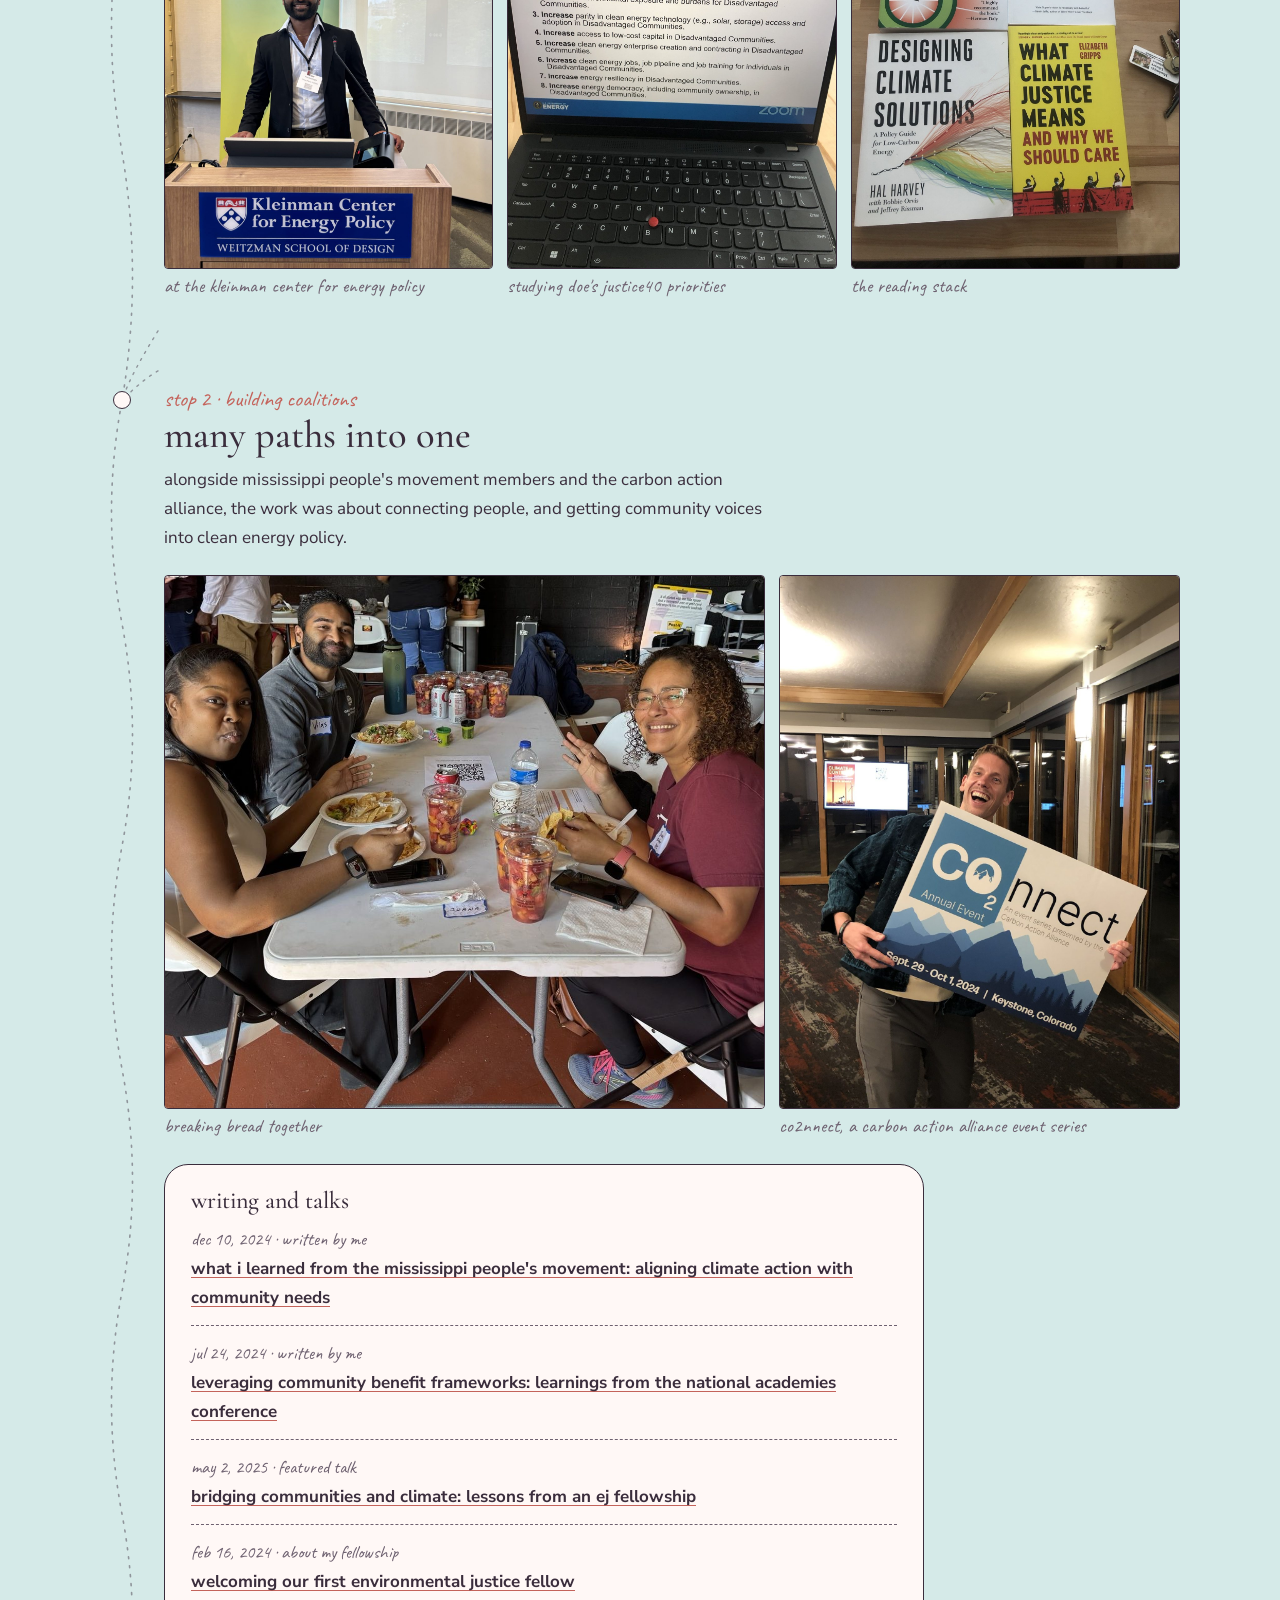
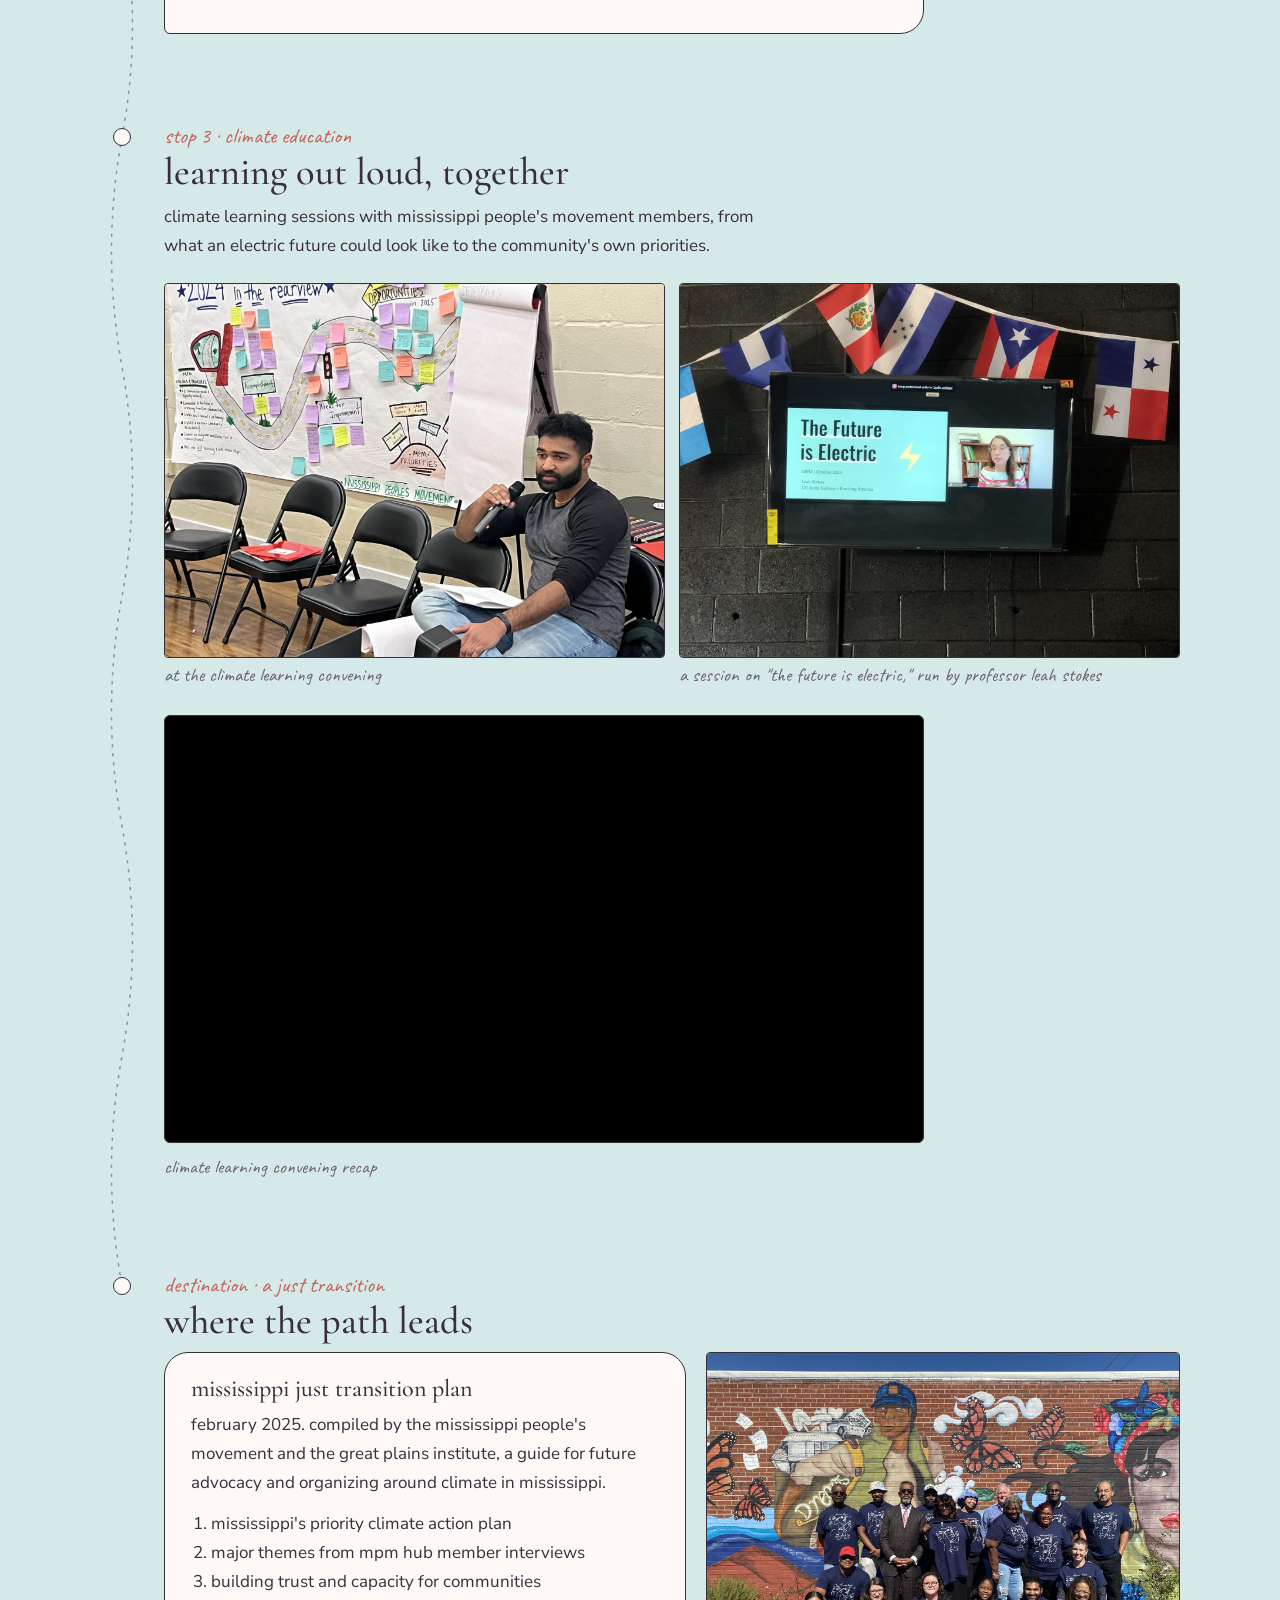
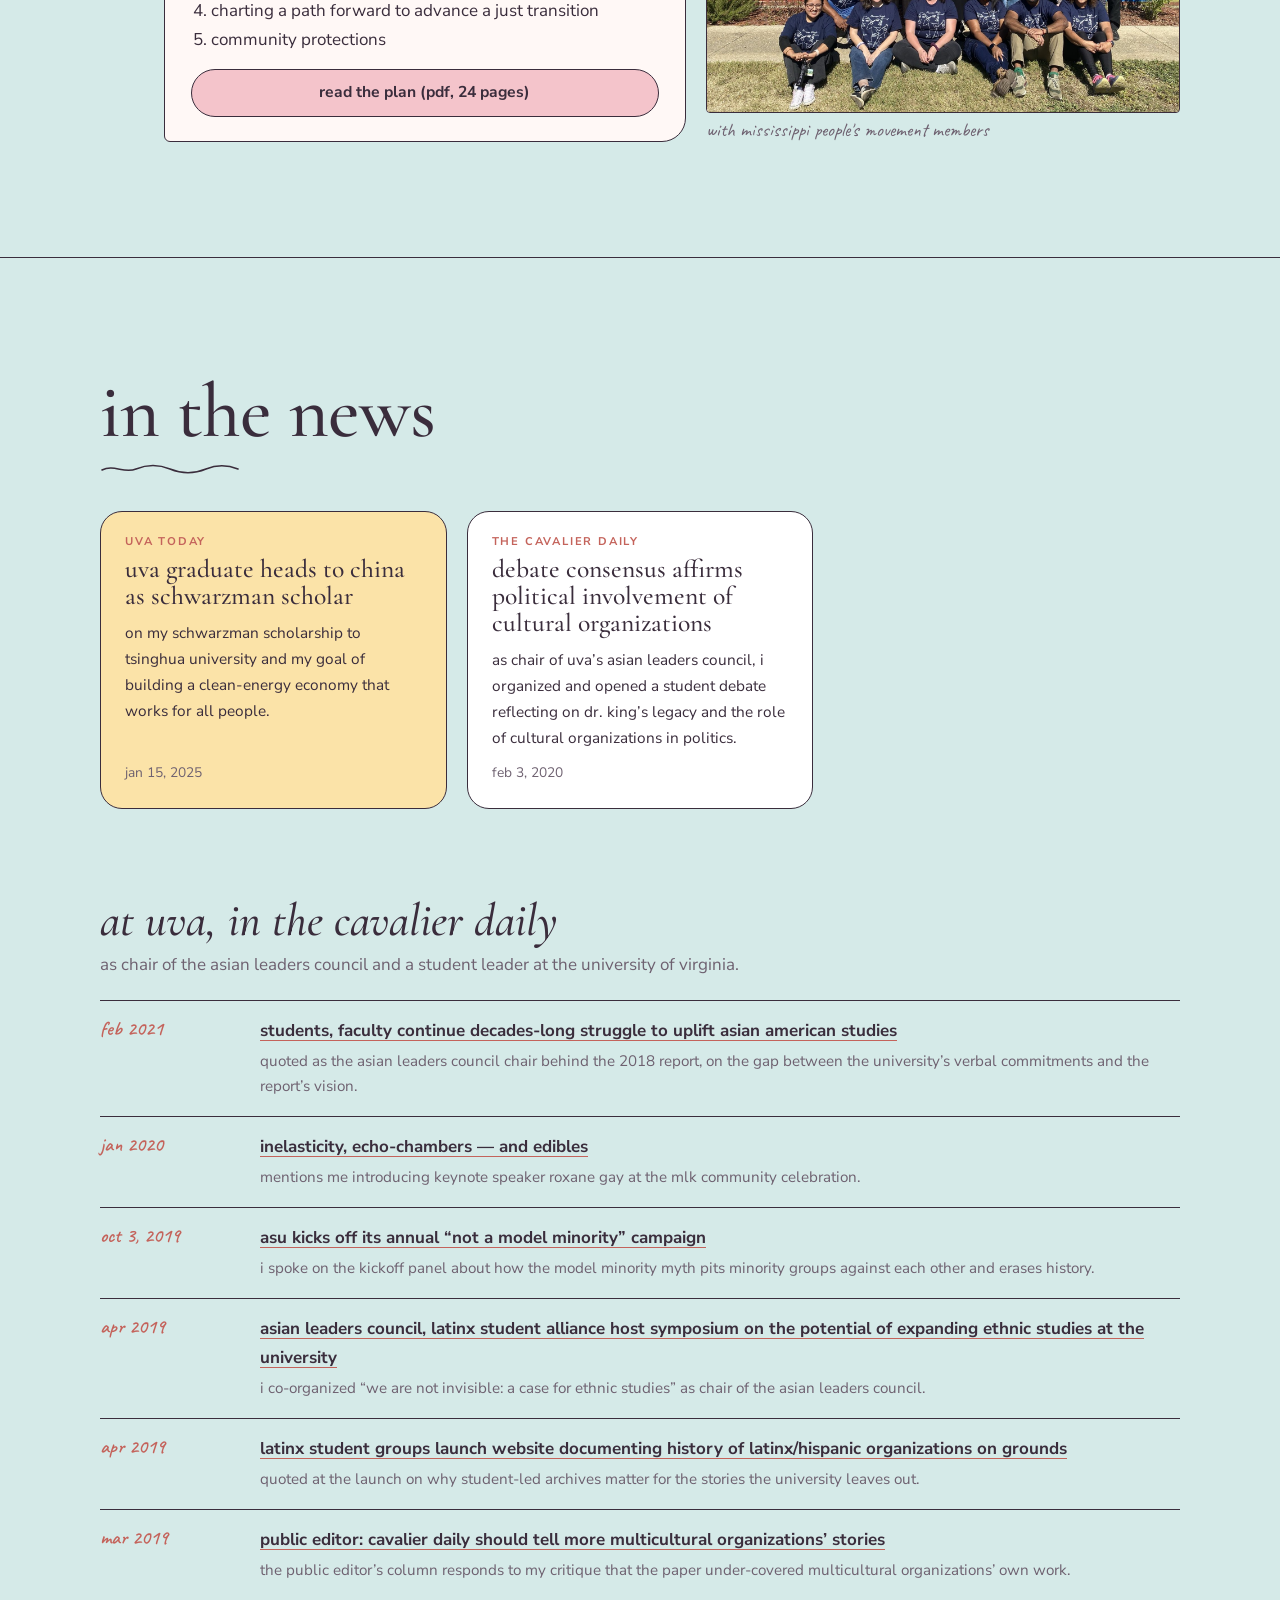
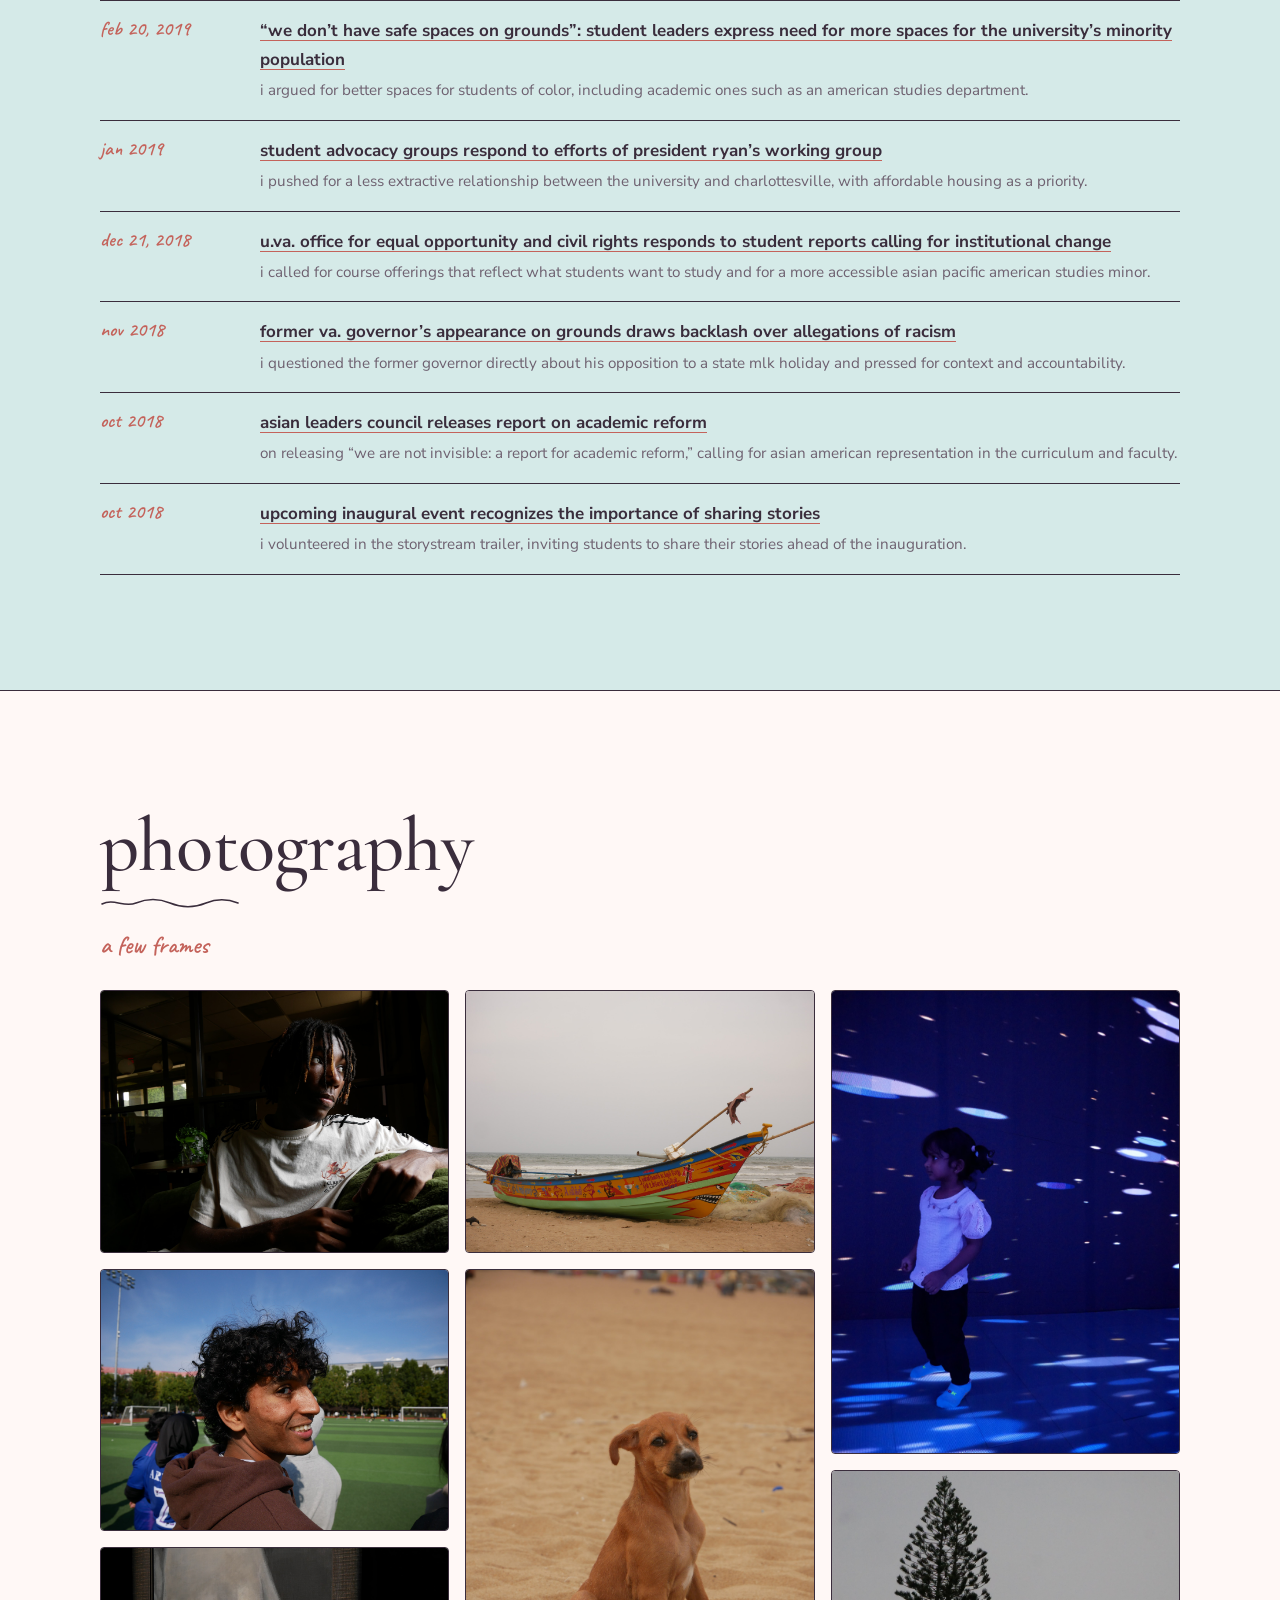
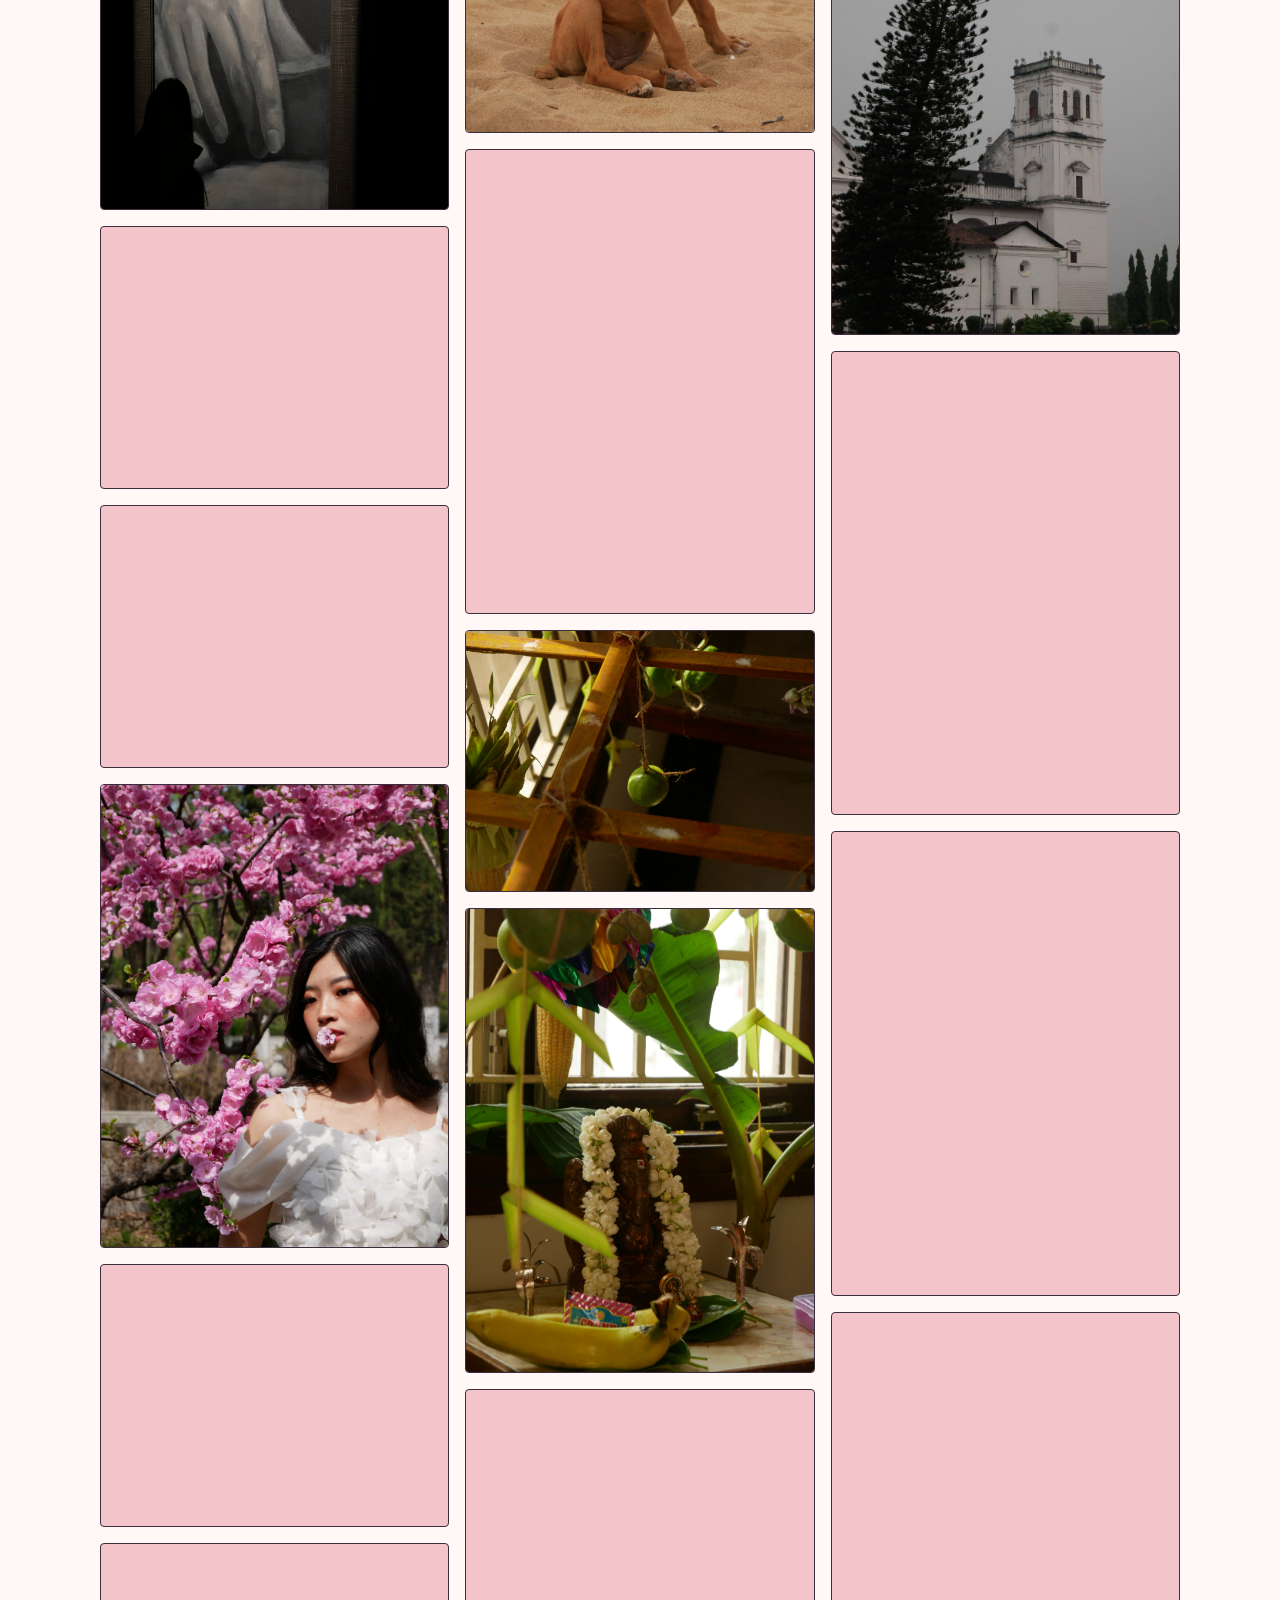
==== commit ac973cc6: "Update site language from Vilas's edits" ====
--- a/index.html
+++ b/index.html
@@ -298,11 +298,6 @@
 .ph-eq{display:grid;grid-template-columns:1fr 1fr;gap:14px}
 .ph-eq .fr{aspect-ratio:4/3}
 .gpi-writing{max-width:760px}
-.notes-label{font-family:'Caveat',cursive;font-size:1.3rem;color:var(--mute);margin:26px 0 8px}
-.notes{display:grid;grid-template-columns:repeat(3,minmax(0,1fr));gap:16px;margin:0 0 28px}
-.notes blockquote{margin:0;padding:16px 16px 18px;background:var(--marigold);border:var(--line) solid var(--ink);border-radius:4px;font-family:'Caveat',cursive;font-size:1.55rem;line-height:1.15;transform:rotate(-1.4deg)}
-.notes blockquote:nth-child(2){transform:rotate(1.1deg)}
-.notes blockquote:nth-child(3){transform:rotate(-.6deg)}
 .dest{padding-bottom:0}
 .sun{position:absolute;right:0;top:-8px;width:84px;height:84px}
 .js .sun{opacity:0;transform:translateY(26px) scale(.9);transition:opacity .9s,transform .9s}
@@ -325,7 +320,6 @@
   .ph-2 .fill .fr{flex:none;height:auto;min-height:0;aspect-ratio:4/3}
   .ph-2 .ph:not(.fill){max-width:260px}
   .ph-eq{grid-template-columns:1fr}
-  .notes{grid-template-columns:1fr}
   .sun{width:60px;height:60px}
 }
 </style>
@@ -388,7 +382,7 @@
 <div class="wrap stats-in">
 <div class="stat"><span class="num"><svg class="ring" viewBox="0 0 200 90" preserveAspectRatio="none" aria-hidden="true"><path d="M14 44C10 16 62 6 110 10C160 14 190 36 174 62C152 86 52 90 22 68C12 60 10 52 14 40" fill="none" stroke="currentColor" stroke-width="1.6" stroke-linecap="round" vector-effect="non-scaling-stroke"/></svg><strong>30+</strong></span><span class="t">community organizations united behind Mississippi's first Just Transition plan</span></div>
 <div class="stat"><span class="num"><svg class="ring" viewBox="0 0 200 90" preserveAspectRatio="none" aria-hidden="true"><path d="M14 44C10 16 62 6 110 10C160 14 190 36 174 62C152 86 52 90 22 68C12 60 10 52 14 40" fill="none" stroke="currentColor" stroke-width="1.6" stroke-linecap="round" vector-effect="non-scaling-stroke"/></svg><strong>$200K+</strong></span><span class="t">raised to launch a worker-owned coffeehouse</span></div>
-<div class="stat"><span class="num"><svg class="ring" viewBox="0 0 200 90" preserveAspectRatio="none" aria-hidden="true"><path d="M14 44C10 16 62 6 110 10C160 14 190 36 174 62C152 86 52 90 22 68C12 60 10 52 14 40" fill="none" stroke="currentColor" stroke-width="1.6" stroke-linecap="round" vector-effect="non-scaling-stroke"/></svg><strong>2</strong></span><span class="t">state legislatures adopted policy I wrote (Colorado, Texas)</span></div>
+<div class="stat"><span class="num"><svg class="ring" viewBox="0 0 200 90" preserveAspectRatio="none" aria-hidden="true"><path d="M14 44C10 16 62 6 110 10C160 14 190 36 174 62C152 86 52 90 22 68C12 60 10 52 14 40" fill="none" stroke="currentColor" stroke-width="1.6" stroke-linecap="round" vector-effect="non-scaling-stroke"/></svg><strong>2</strong></span><span class="t">states adopted policy I wrote</span></div>
 </div>
 </section>
 <section class="riverside band" id="riverside">
@@ -413,28 +407,28 @@
 <svg class="art" viewBox="0 0 100 150"><use href="#cone"/></svg>
 </div>
 </div>
-<p class="rv-lead">A worker-owned coffee shop and ice cream bar in South Jackson, Mississippi, run by the students who work there.</p>
+<p class="rv-lead">A worker-owned coffee shop and ice cream bar in South Jackson, Mississippi, run by the students and community members who work there.</p>
 <div class="rv-grid">
 <div class="rv-story">
-<p>Riverside began in a middle school classroom. As a Mississippi Teacher Corps fellow at Blackburn Middle School, I saw my students struggle to work as a team, and I fell in love with teaching them. I wanted to build a place where young people could practice working together and be paid fairly for it.</p>
-<p>So we built one. Riverside Collective is a nonprofit that turned an abandoned bank building into a coffeehouse and community hub, where young people run the business, earn a wage, and vote on how it operates and how profits are shared.</p>
-<p>I raised more than $200,000 to open the doors, designed the ownership structure, financial models and accounting systems, and built the entrepreneurship curriculum that teaches students to run and co-own a business as a way to build wealth. The long-term goal is for Riverside to become an incubator for other worker-owned businesses.</p>
+<p>Riverside began in a middle school classroom. As a sixth grade teacher, I saw my students struggle to work as a team. I wanted to build a place where young people could practice working together, apply the skills they were learning in a classroom, and make change in their community.</p>
+<p>Riverside Collective is a nonprofit that turned an abandoned bank building into a coffeehouse and community hub, where young people run the business, earn money, and make decisions about how the business is run.</p>
+<p>I raised more than $200,000 to open the doors, designed the ownership structure, financial models and accounting systems, and built an effectual entrepreneurship curriculum that teaches students the fundamentals of running a business. We're on a mission to bring investment back to South Jackson.</p>
 </div>
 <aside class="facts" aria-label="Riverside at a glance">
 <h3>At a glance</h3>
 <dl>
 <div><dt>Where</dt><dd>Terry Road, South Jackson, Mississippi, in a renovated former bank building</dd></div>
-<div><dt>Who runs it</dt><dd>Middle and high school students, who share in the profits</dd></div>
-<div><dt>How decisions get made</dt><dd>Workers and community members vote on operations and how profits are used</dd></div>
+<div><dt>Who runs it</dt><dd>High school students and recent grads, who share in the profits</dd></div>
+<div><dt>How decisions get made</dt><dd>Workers and community members share what they'd like to see at Riverside</dd></div>
 <div><dt>Partners</dt><dd>New Horizon Ministries and Briarwood Arts Center</dd></div>
 <div><dt>Opened</dt><dd>Ribbon cutting in July 2025</dd></div>
 </dl>
 </aside>
 </div>
 <div class="pillars">
-<div class="pillar"><svg class="art" viewBox="0 0 100 100" aria-hidden="true"><use href="#marigold"/></svg><h3>Paid and co-owned</h3><p>Student workers earn a wage and share in the profits, so ownership is something they practice, not just study.</p></div>
-<div class="pillar"><svg class="art" viewBox="0 0 120 96" aria-hidden="true"><use href="#lotus"/></svg><h3>Learn by running it</h3><p>Teamwork and decision-making are learned by running the shop, with students at the table for the big calls.</p></div>
-<div class="pillar"><svg class="art" viewBox="0 0 60 140" aria-hidden="true"><use href="#sprig"/></svg><h3>Rooted in South Jackson</h3><p>We chose a neighborhood with untapped economic potential, where many people are nervous to open businesses.</p></div>
+<div class="pillar"><svg class="art" viewBox="0 0 100 100" aria-hidden="true"><use href="#marigold"/></svg><h3>Paid and co-owned</h3><p>Student workers earn a wage and share in the profits.</p></div>
+<div class="pillar"><svg class="art" viewBox="0 0 120 96" aria-hidden="true"><use href="#lotus"/></svg><h3>Learn by running it</h3><p>Teamwork and decision-making are practiced by our worker-owners.</p></div>
+<div class="pillar"><svg class="art" viewBox="0 0 60 140" aria-hidden="true"><use href="#sprig"/></svg><h3>Rooted in South Jackson</h3><p>Our neighbors told us that new businesses don't open here. We want that to change.</p></div>
 </div>
 <div class="rv-scenes">
 <img src="photos/riverside-vault.jpg" alt="Vilas teaching students inside the old bank vault, seen through the stainless-steel doorway" loading="lazy">
@@ -496,7 +490,7 @@
 <div>
 <p class="note">clean energy</p>
 <h2>Great Plains Institute</h2>
-<p class="gpi-lead">As the Environmental Justice Fellow at the Great Plains Institute in Jackson, I worked with Mississippi People's Movement members and the Carbon Action Alliance on what a clean energy transition could mean for communities across Mississippi, and on getting community voices into carbon management policy.</p>
+<p class="gpi-lead">As the Environmental Justice Fellow at the Great Plains Institute, I worked with communities across Mississippi to chart a clean energy transition for the state. I worked on environmental justice policy in Texas and Colorado and worked on municipal resilience plans that used solar and storage.</p>
 <p class="trail-hint">follow the path: research, coalitions, learning, and the plan they led to</p>
 </div>
 <figure class="ph intro-ph"><img class="fr" src="photos/cle-gpi-sign.jpg" alt="Vilas giving a thumbs up beside the Great Plains Institute sign" loading="lazy"><figcaption>the trailhead</figcaption></figure>
@@ -515,7 +509,7 @@
 <div class="stop">
 <p class="stop-label">stop 2 · building coalitions</p>
 <h3 class="stop-title">Many paths into one</h3>
-<p class="stop-text">Alongside Mississippi People's Movement members and the Carbon Action Alliance, the work was about connecting people, and getting community voices into carbon management policy.</p>
+<p class="stop-text">Alongside Mississippi People's Movement members and the Carbon Action Alliance, the work was about connecting people, and getting community voices into clean energy policy.</p>
 <div class="ph-2">
 <figure class="ph fill"><img class="fr" src="photos/cle-lunch.jpg" alt="Vilas sharing a meal with two colleagues at a table during a gathering" loading="lazy"><figcaption>breaking bread together</figcaption></figure>
 <figure class="ph"><img class="fr tall" src="photos/cle-connect.jpg" alt="A colleague holding the CO2nnect sign for the Carbon Action Alliance's annual event" loading="lazy"><figcaption>CO2nnect, a Carbon Action Alliance event series</figcaption></figure>
@@ -536,13 +530,7 @@
 <p class="stop-text">Climate learning sessions with Mississippi People's Movement members, from what an electric future could look like to the community's own priorities.</p>
 <div class="ph-eq">
 <figure class="ph"><img class="fr" src="photos/cle-convening-talk.jpg" alt="Vilas speaking into a microphone in front of a hand-drawn road map of the movement's year" loading="lazy"><figcaption>at the Climate Learning Convening</figcaption></figure>
-<figure class="ph"><img class="fr" src="photos/cle-electric.jpg" alt="A TV showing a presentation titled The Future is Electric, October 2024" loading="lazy"><figcaption>a session on "the future is electric"</figcaption></figure>
-</div>
-<p class="notes-label">notes from the flip charts</p>
-<div class="notes">
-<blockquote>prioritize people, not money.</blockquote>
-<blockquote>change response from response to liberation.</blockquote>
-<blockquote>must be mass movement pressure.</blockquote>
+<figure class="ph"><img class="fr" src="photos/cle-electric.jpg" alt="A TV showing a presentation titled The Future is Electric, October 2024" loading="lazy"><figcaption>a session on "the future is electric," run by Professor Leah Stokes</figcaption></figure>
 </div>
 <figure class="gpi-video"><iframe src="https://www.youtube-nocookie.com/embed/8kkeWGY5qzw" title="Climate Learning Convening Recap!" loading="lazy" allowfullscreen referrerpolicy="strict-origin-when-cross-origin"></iframe><figcaption>Climate Learning Convening recap</figcaption></figure>
 </div>
@@ -731,3 +719,4 @@
 </script>
 </body>
 </html>
+ccc
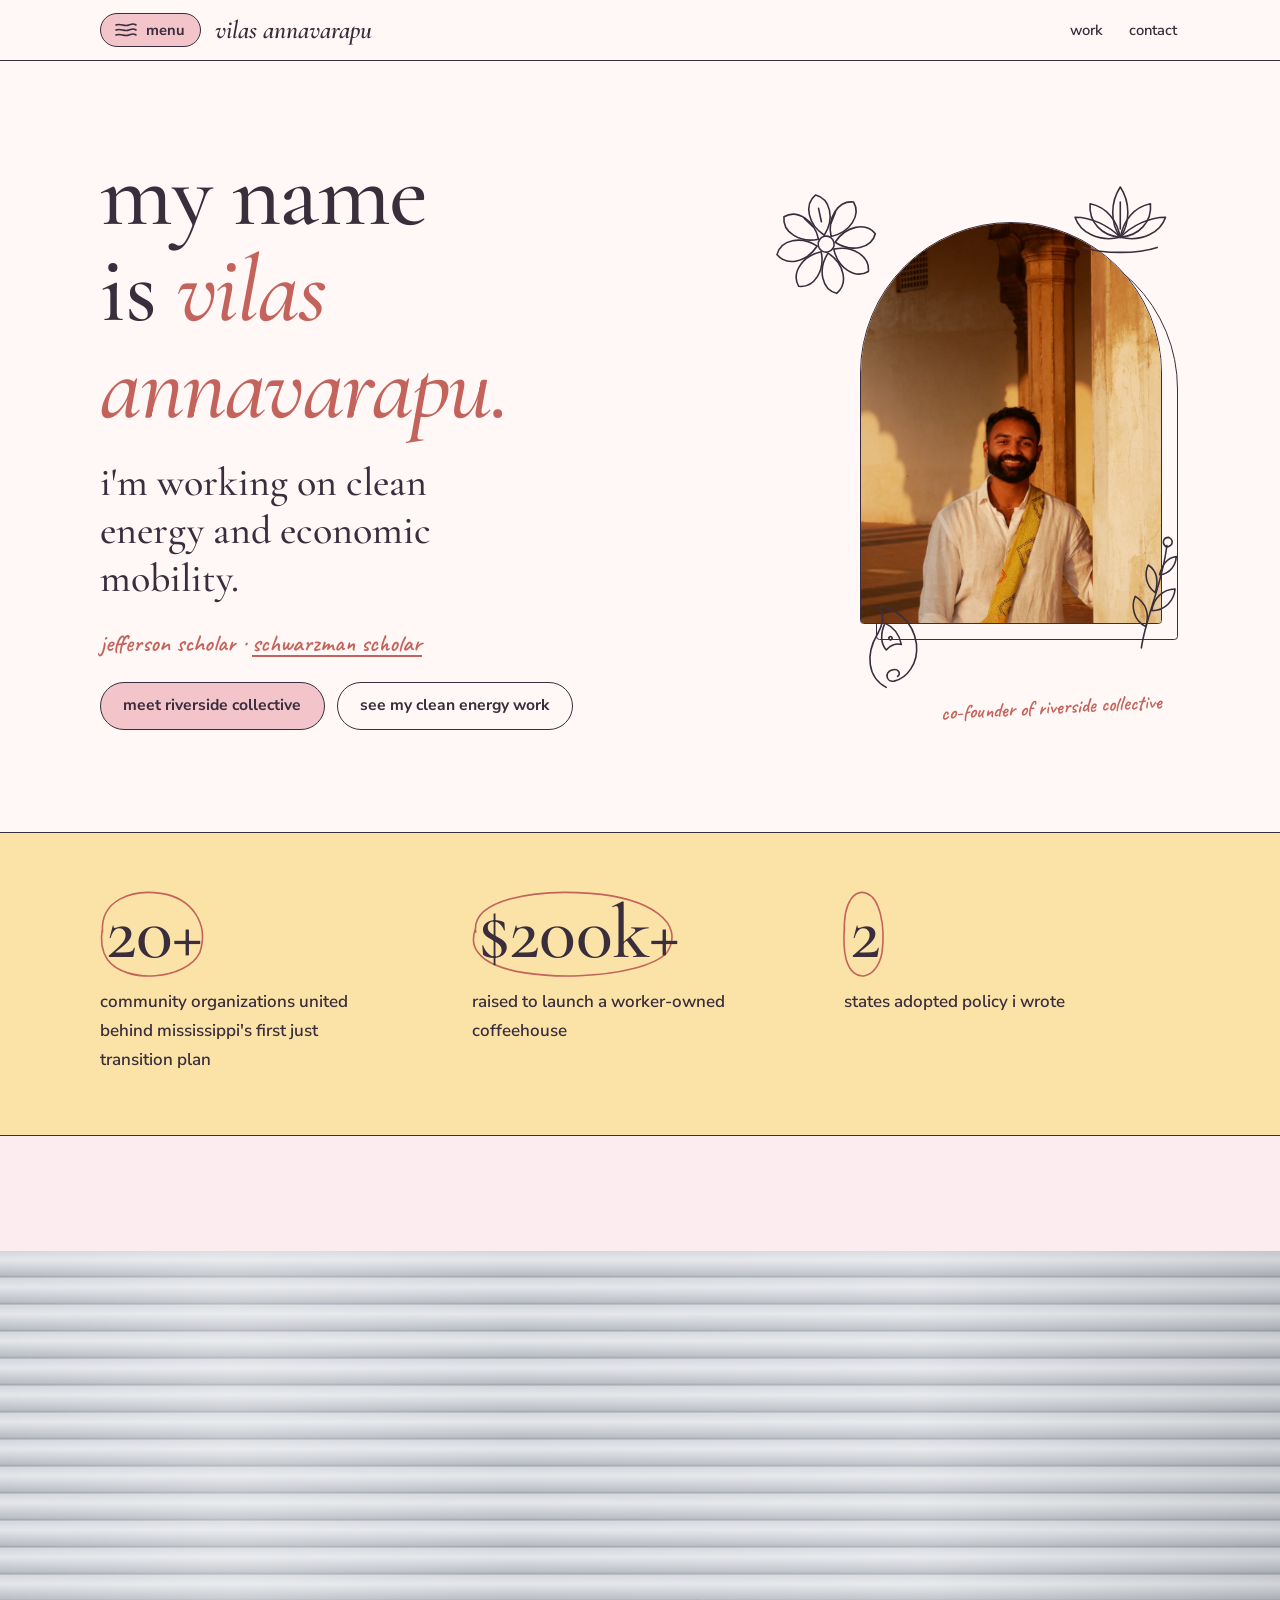
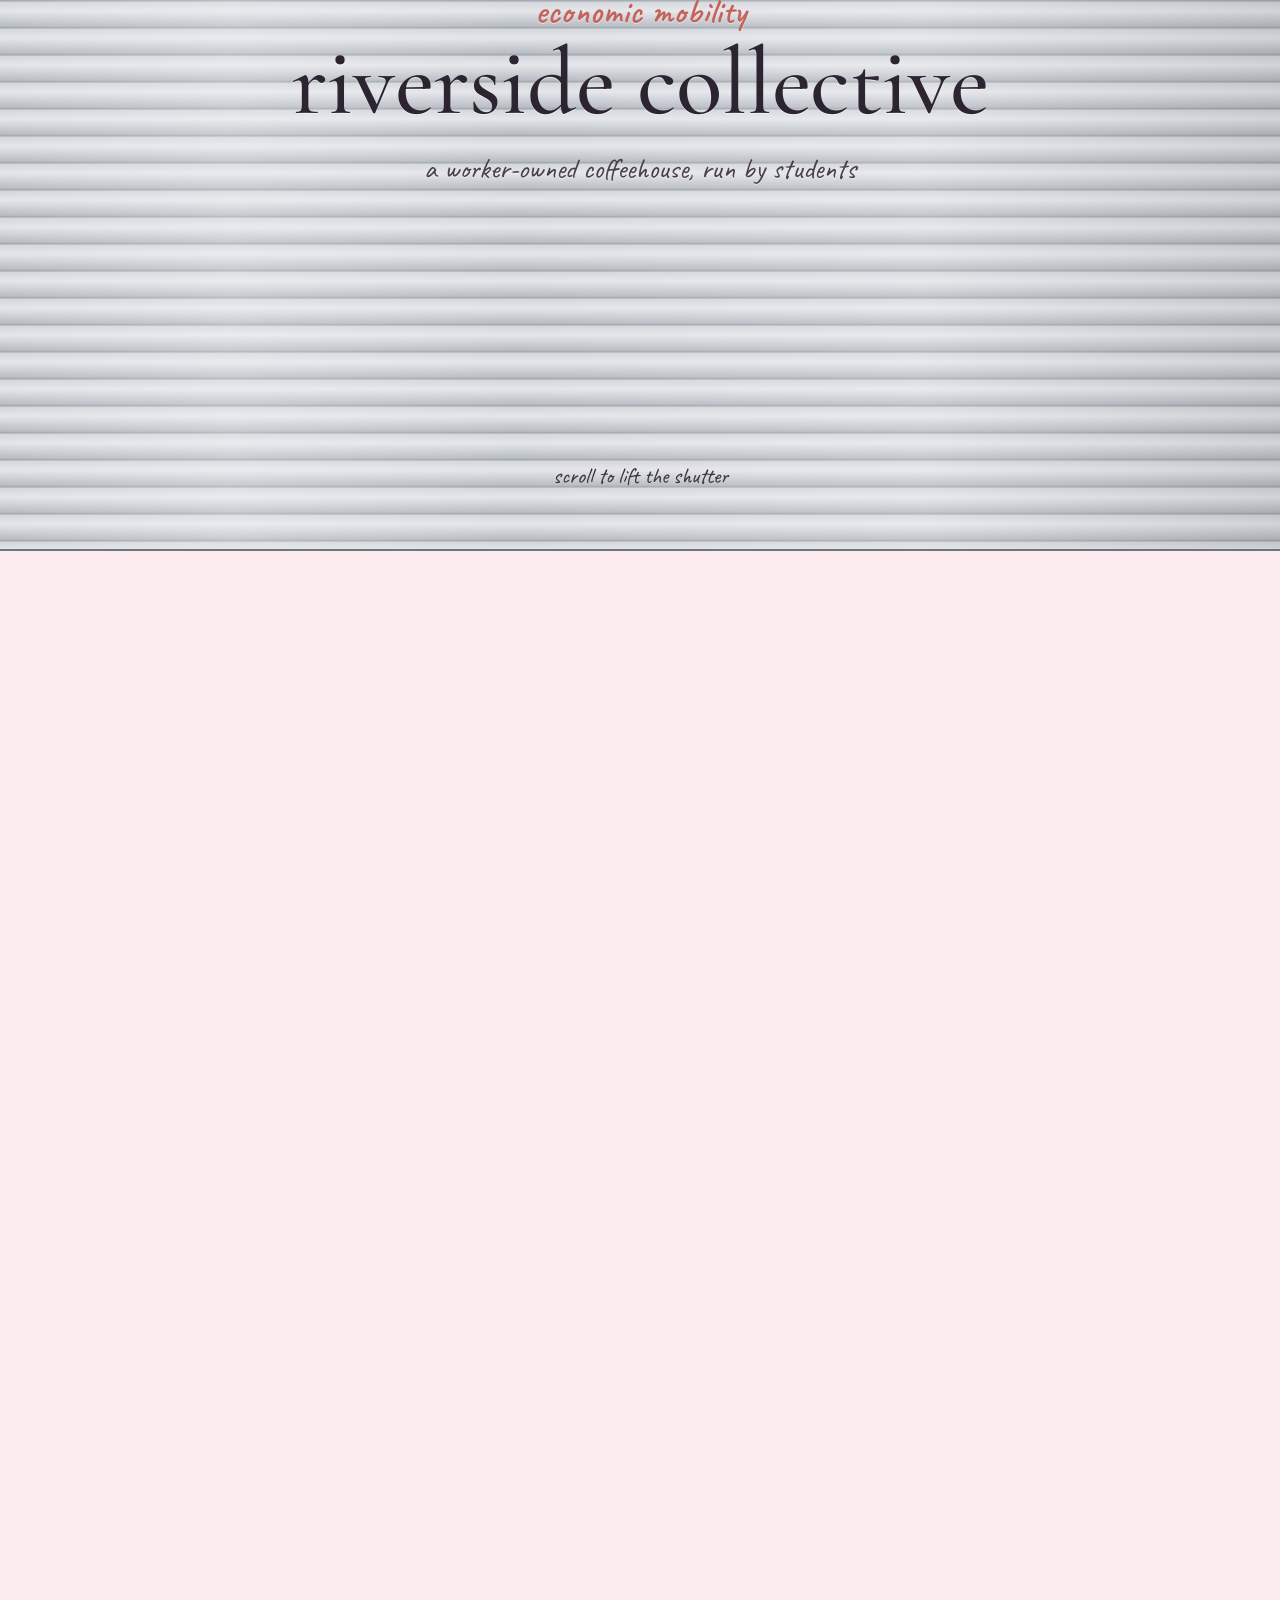
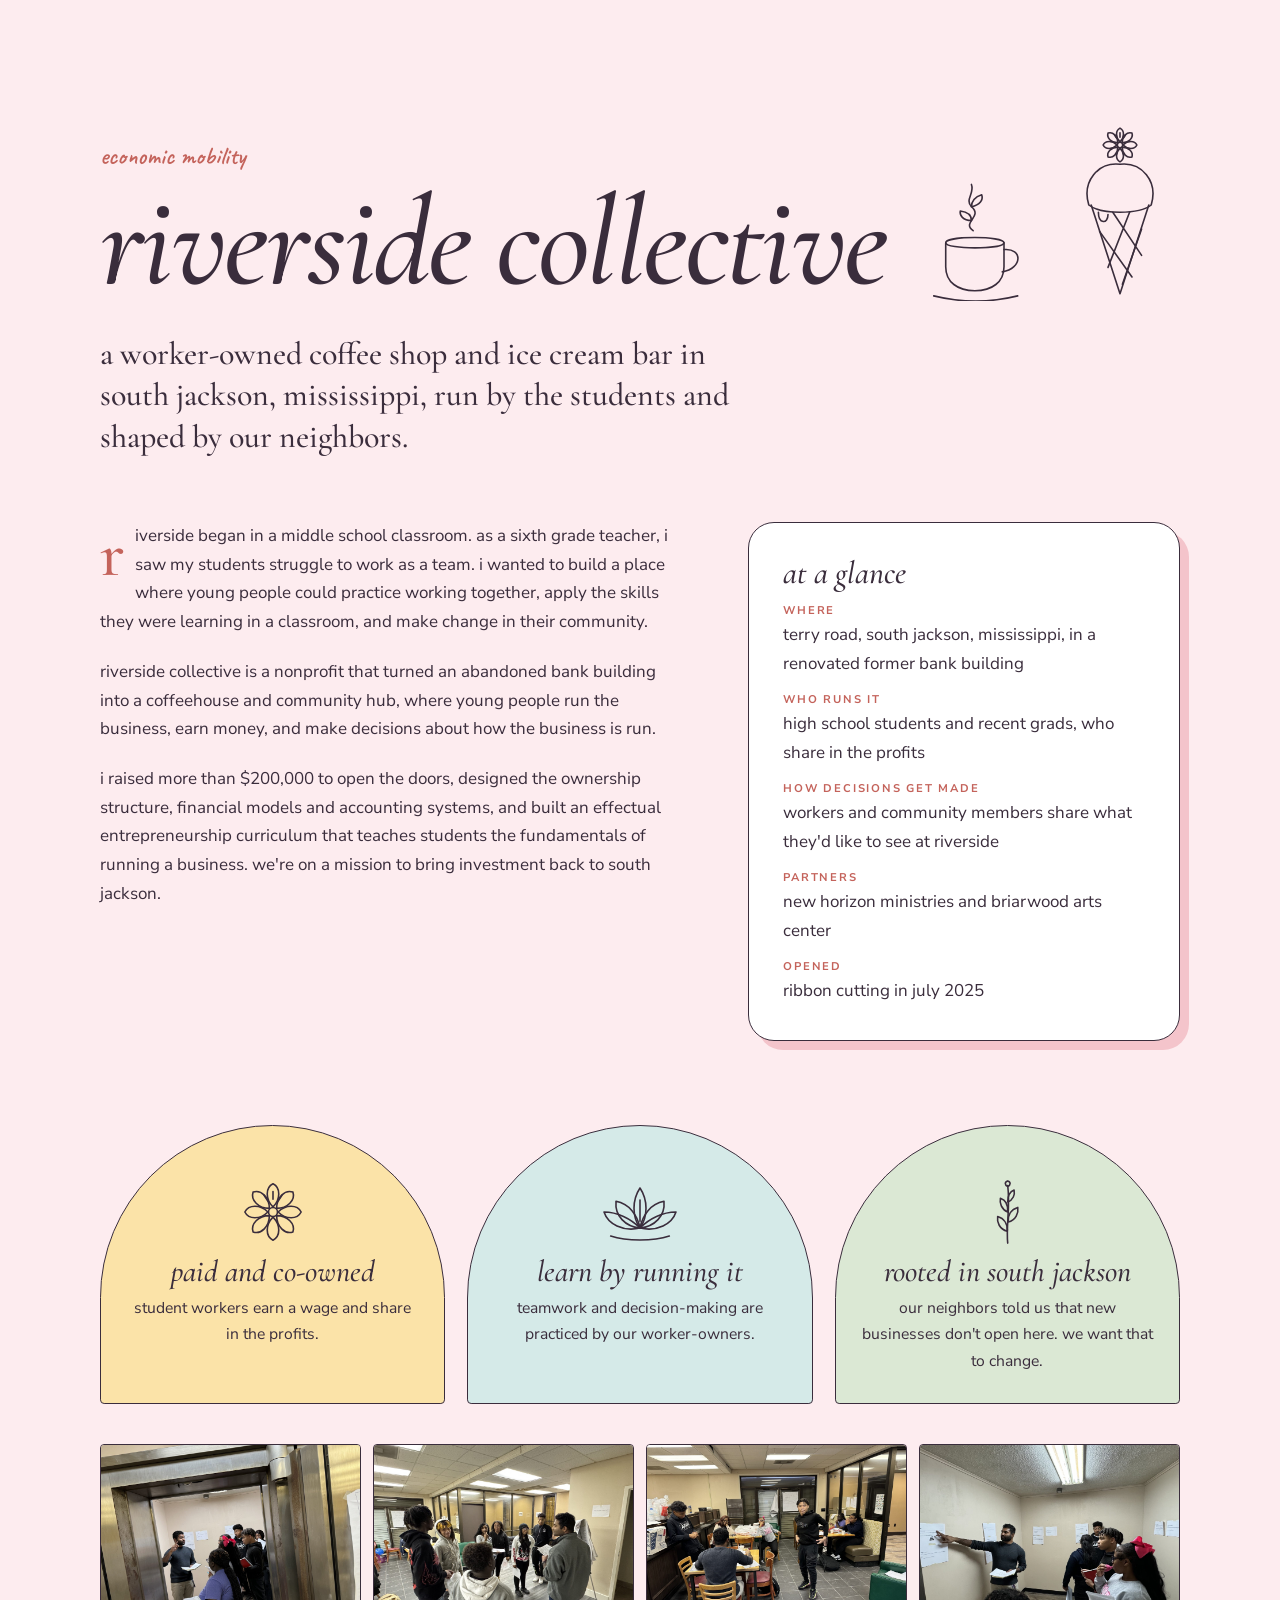
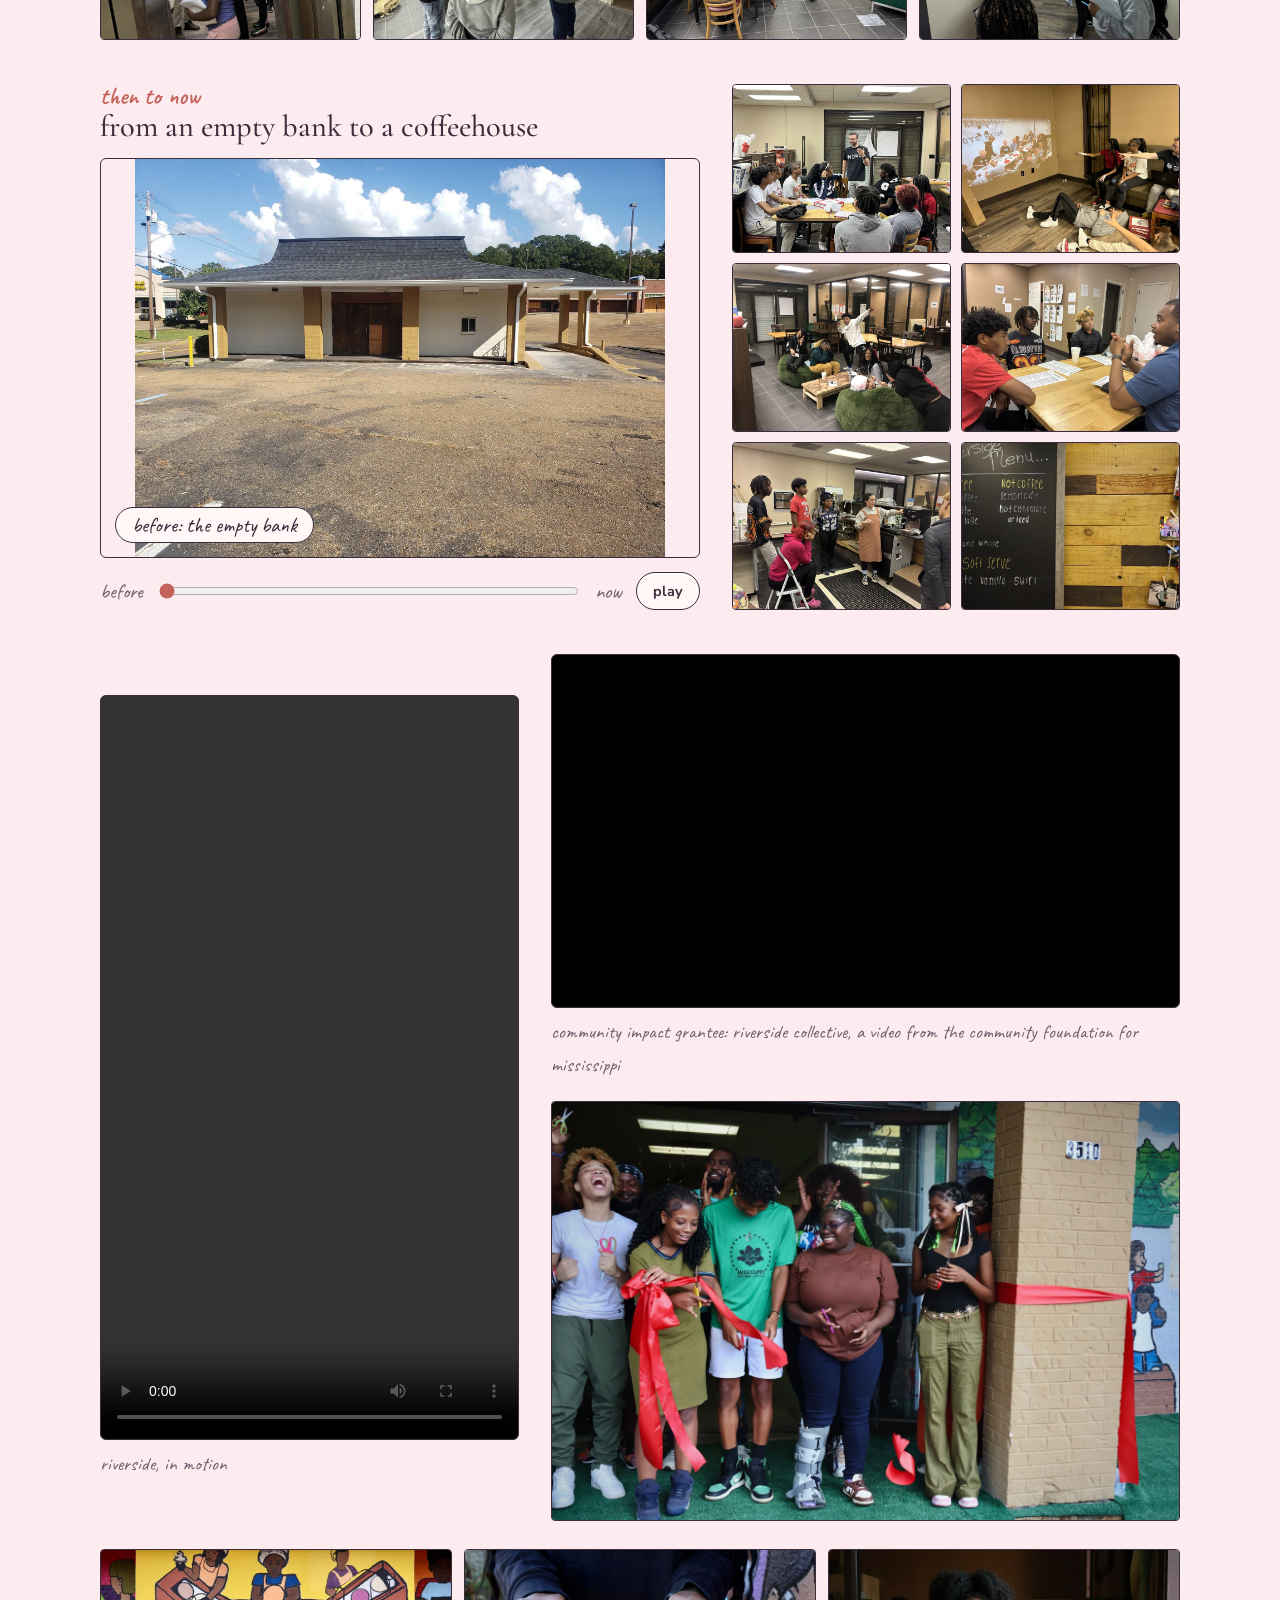
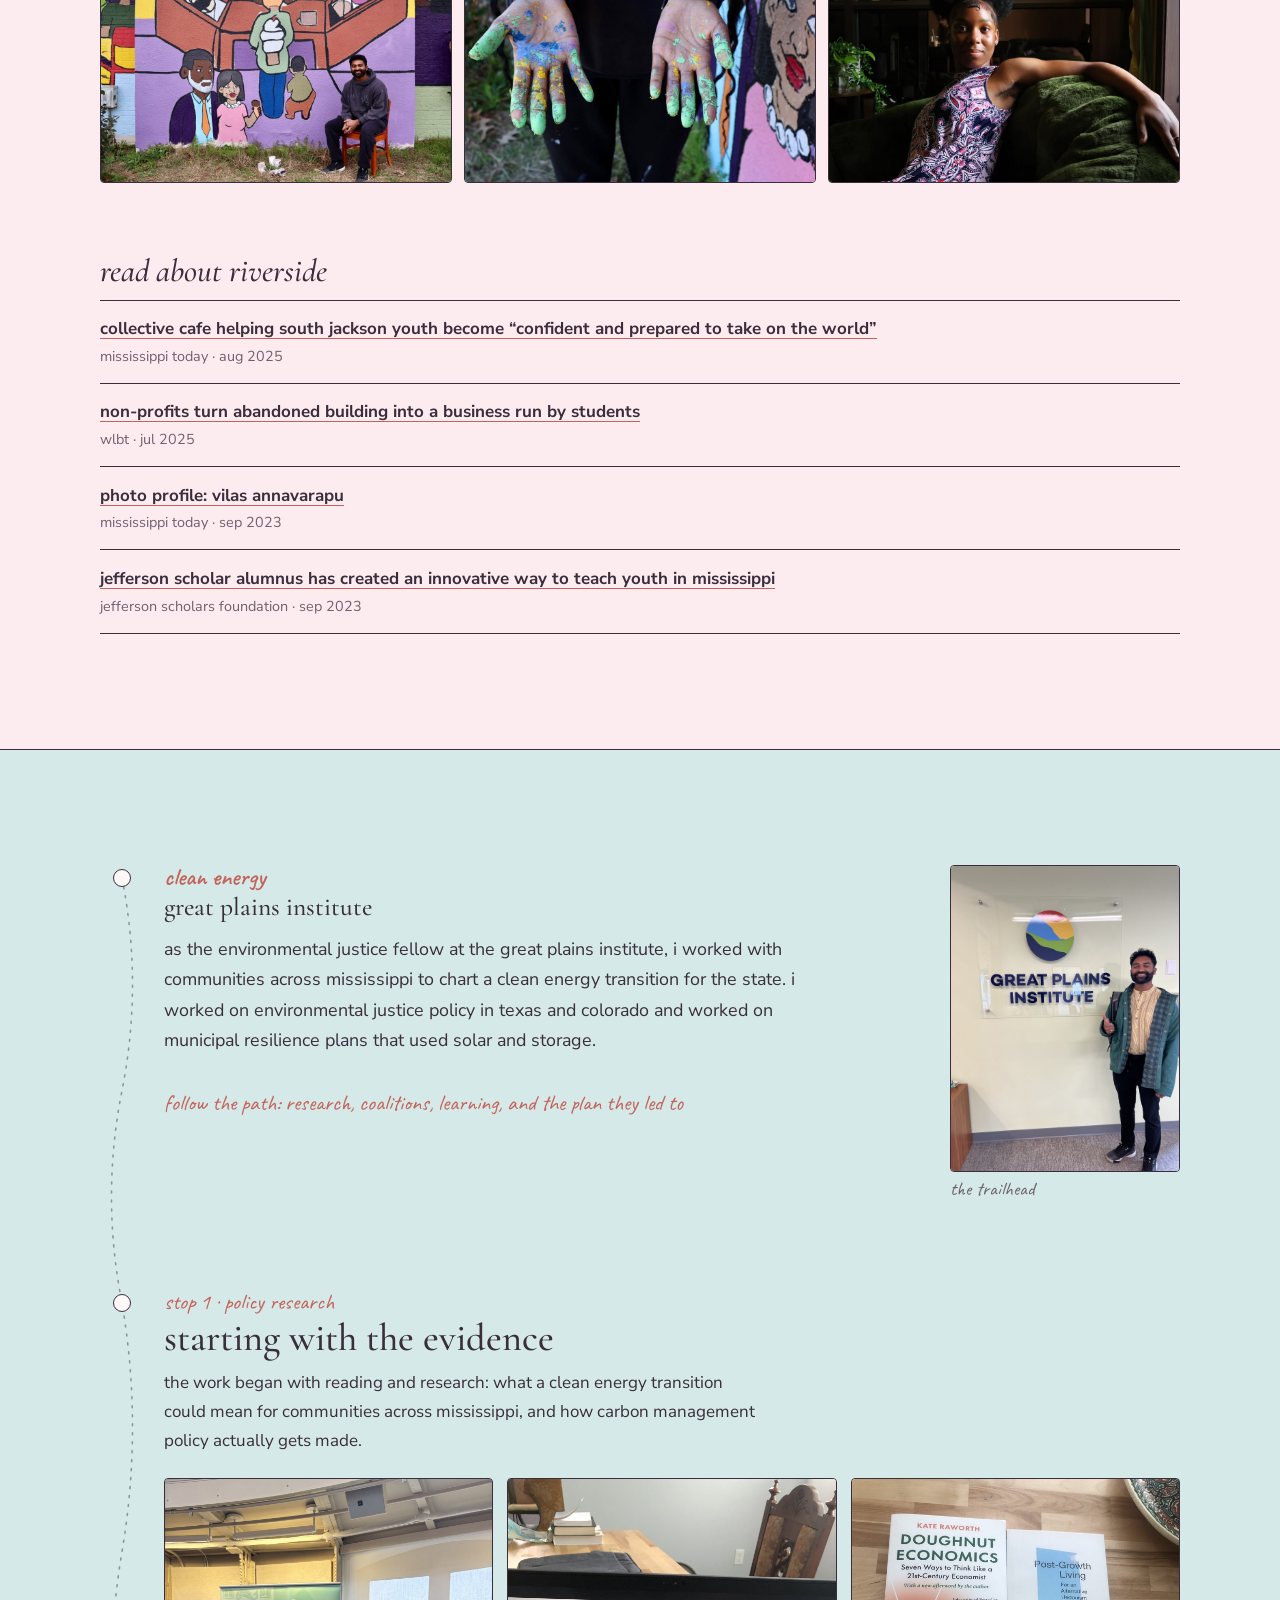
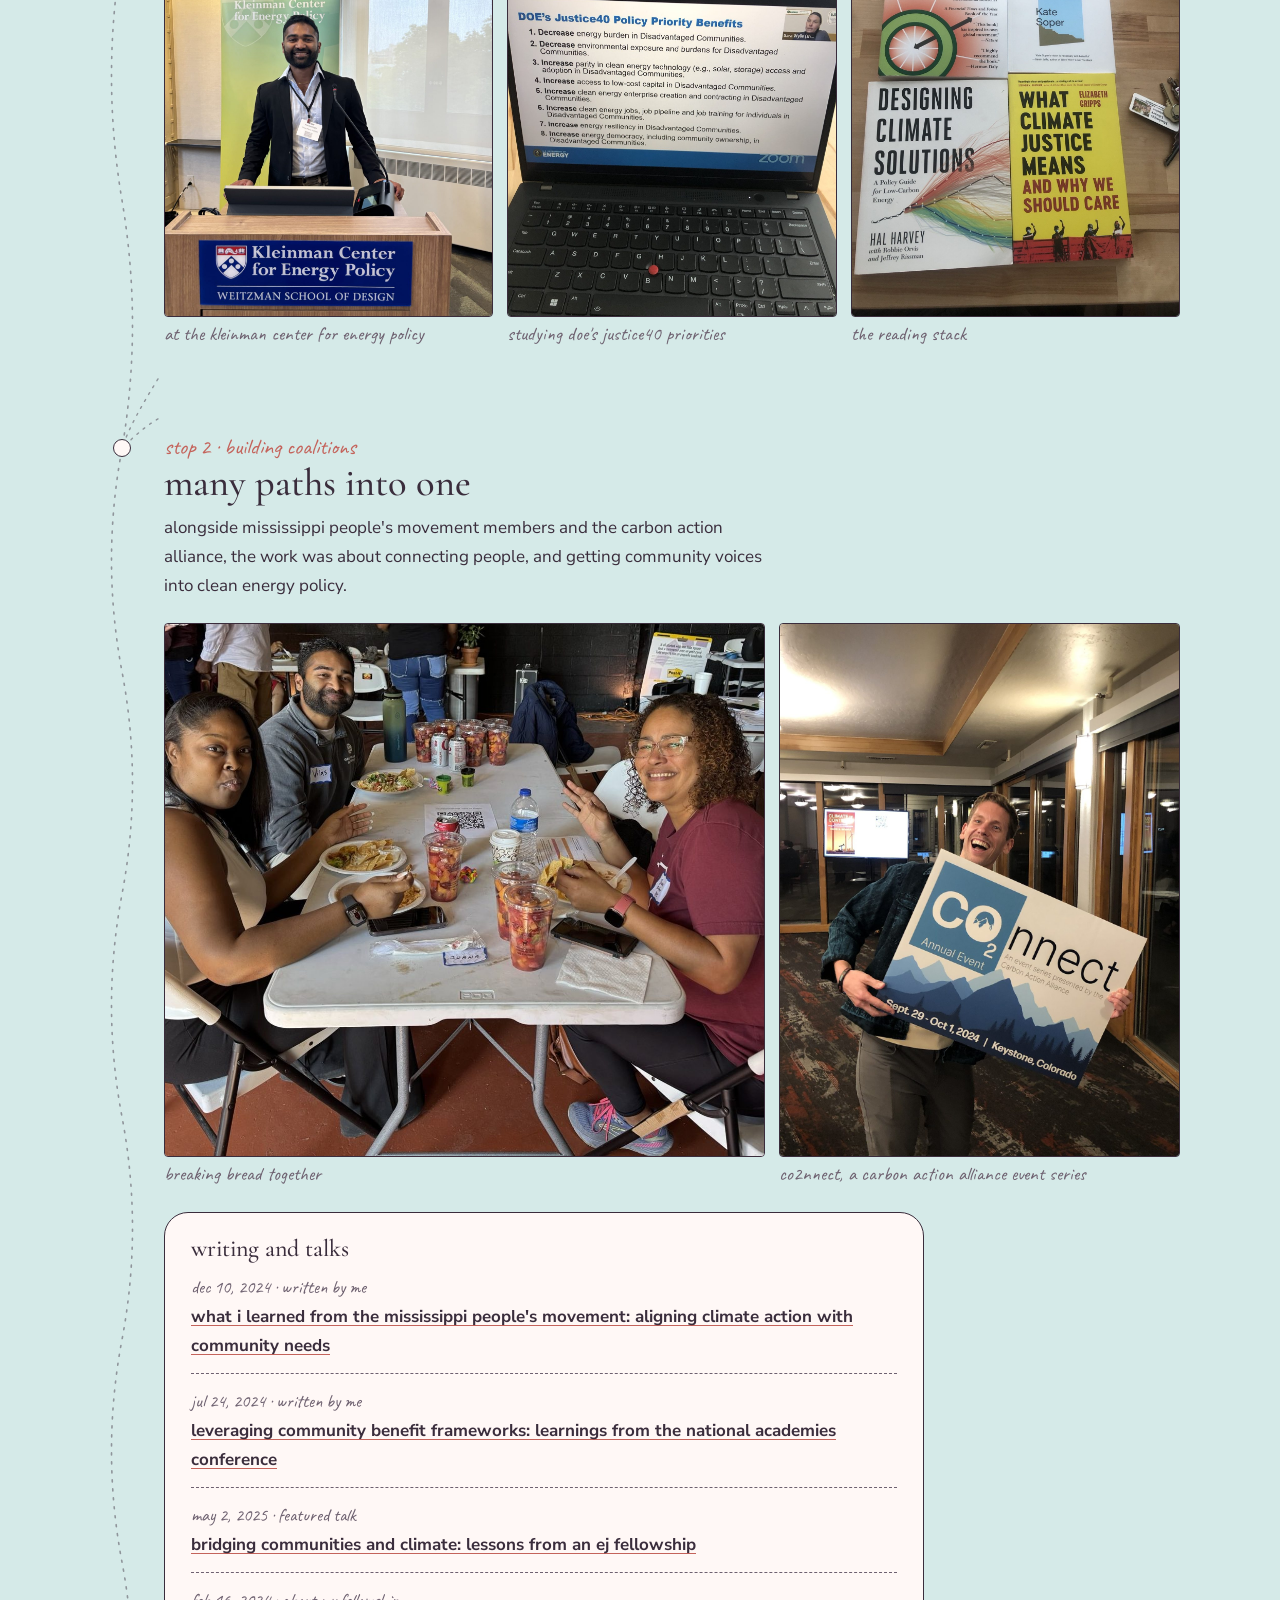
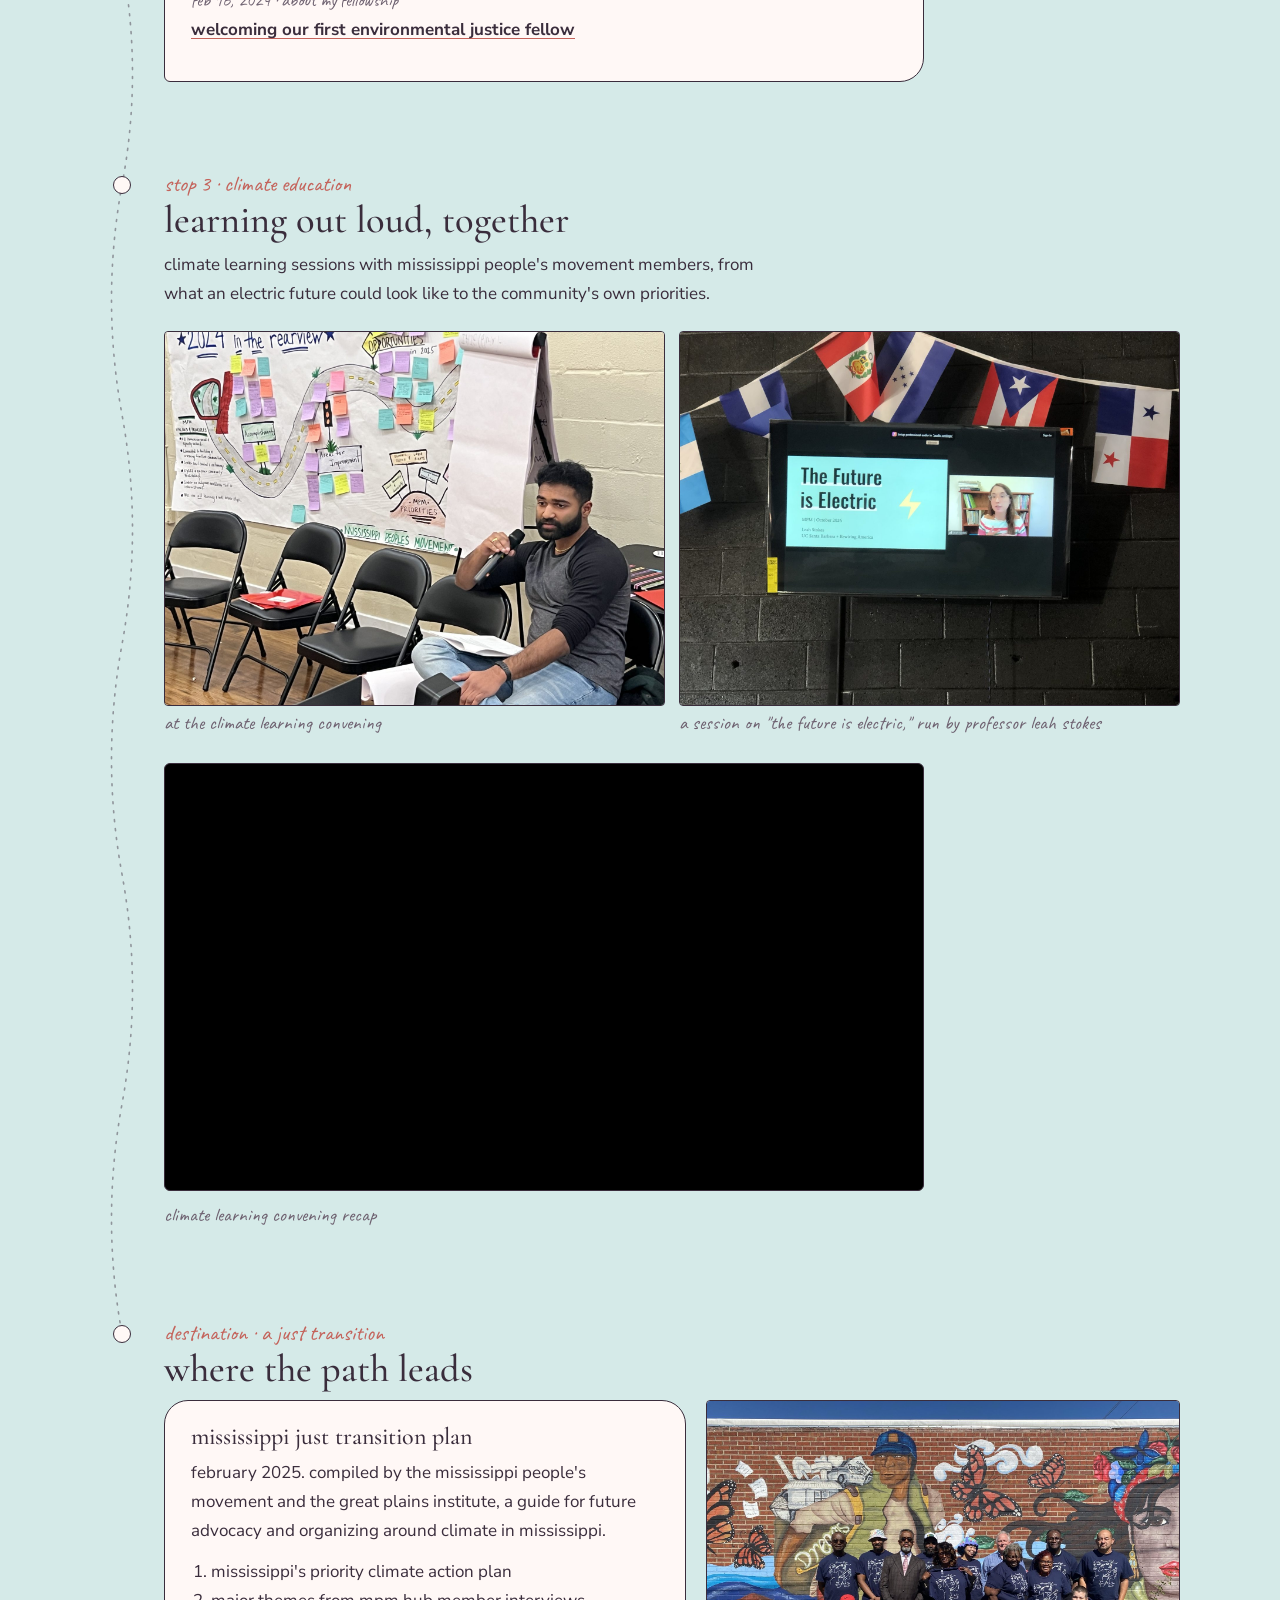
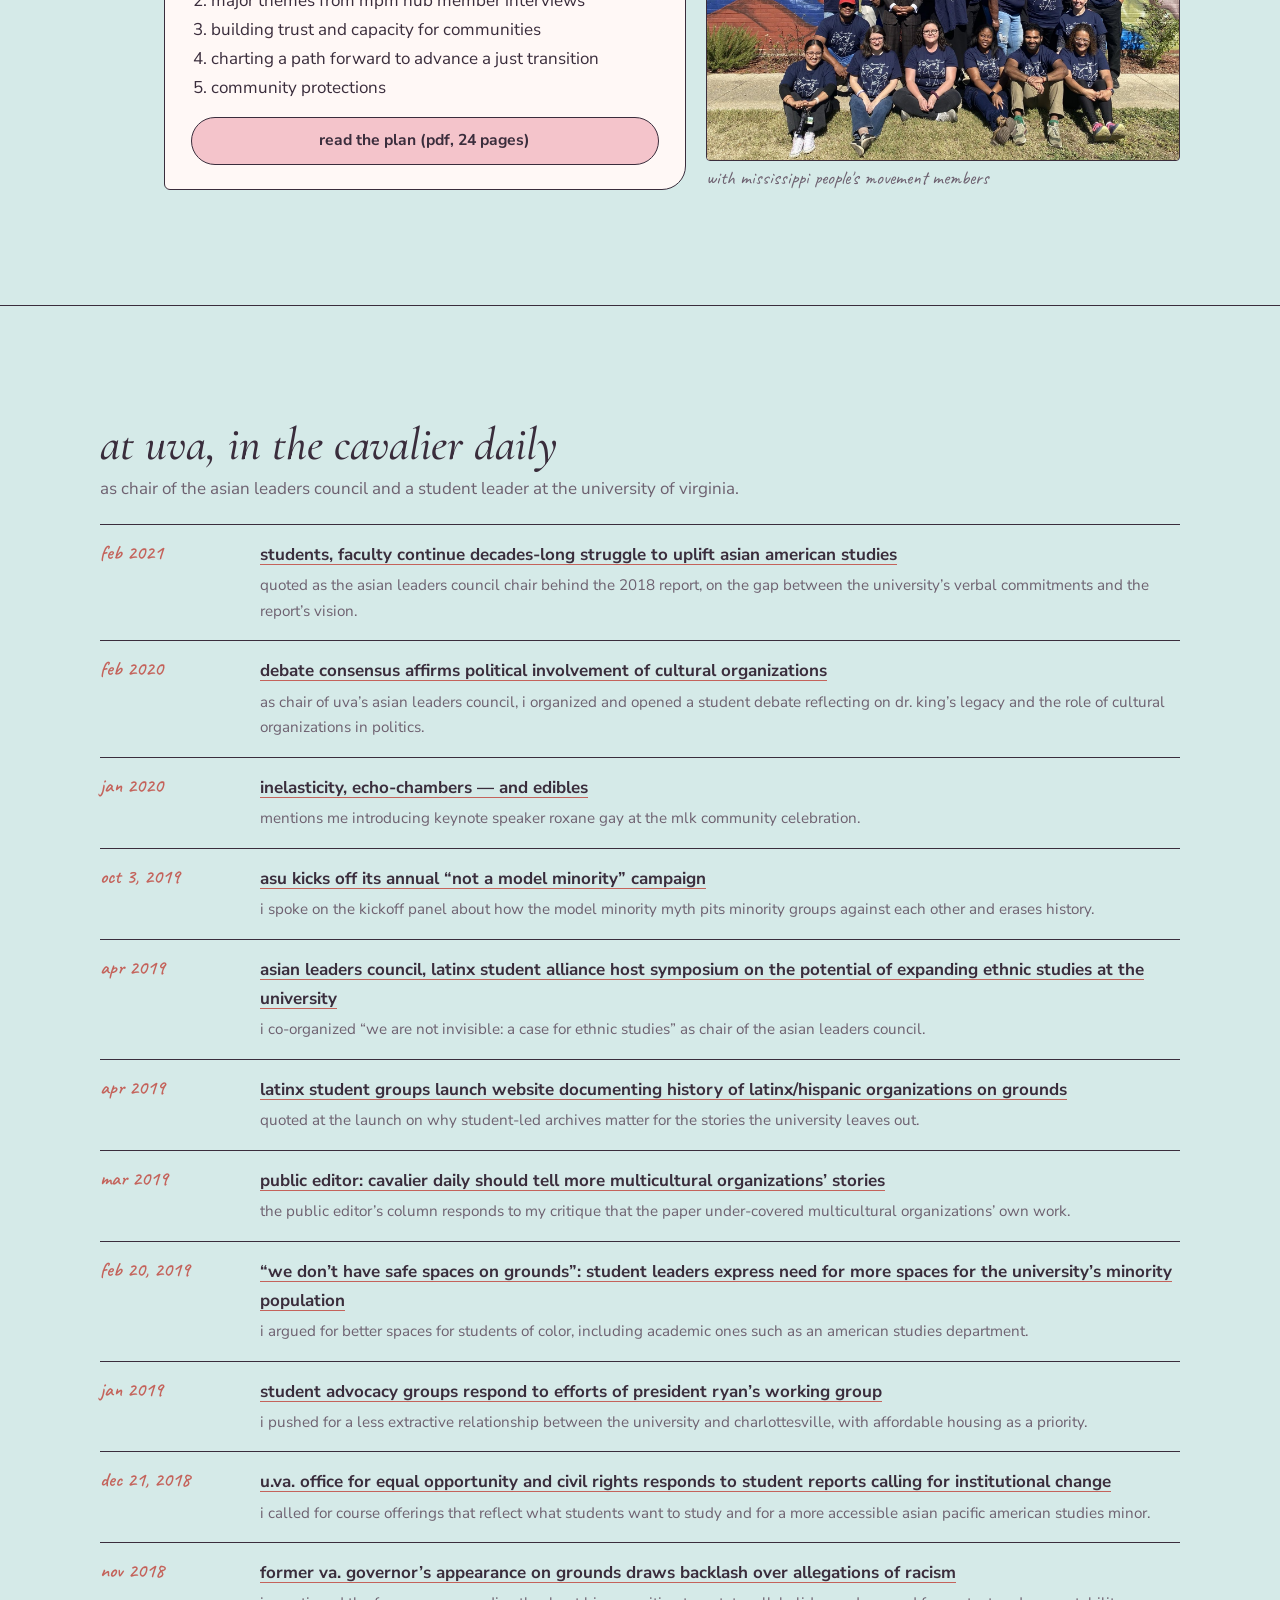
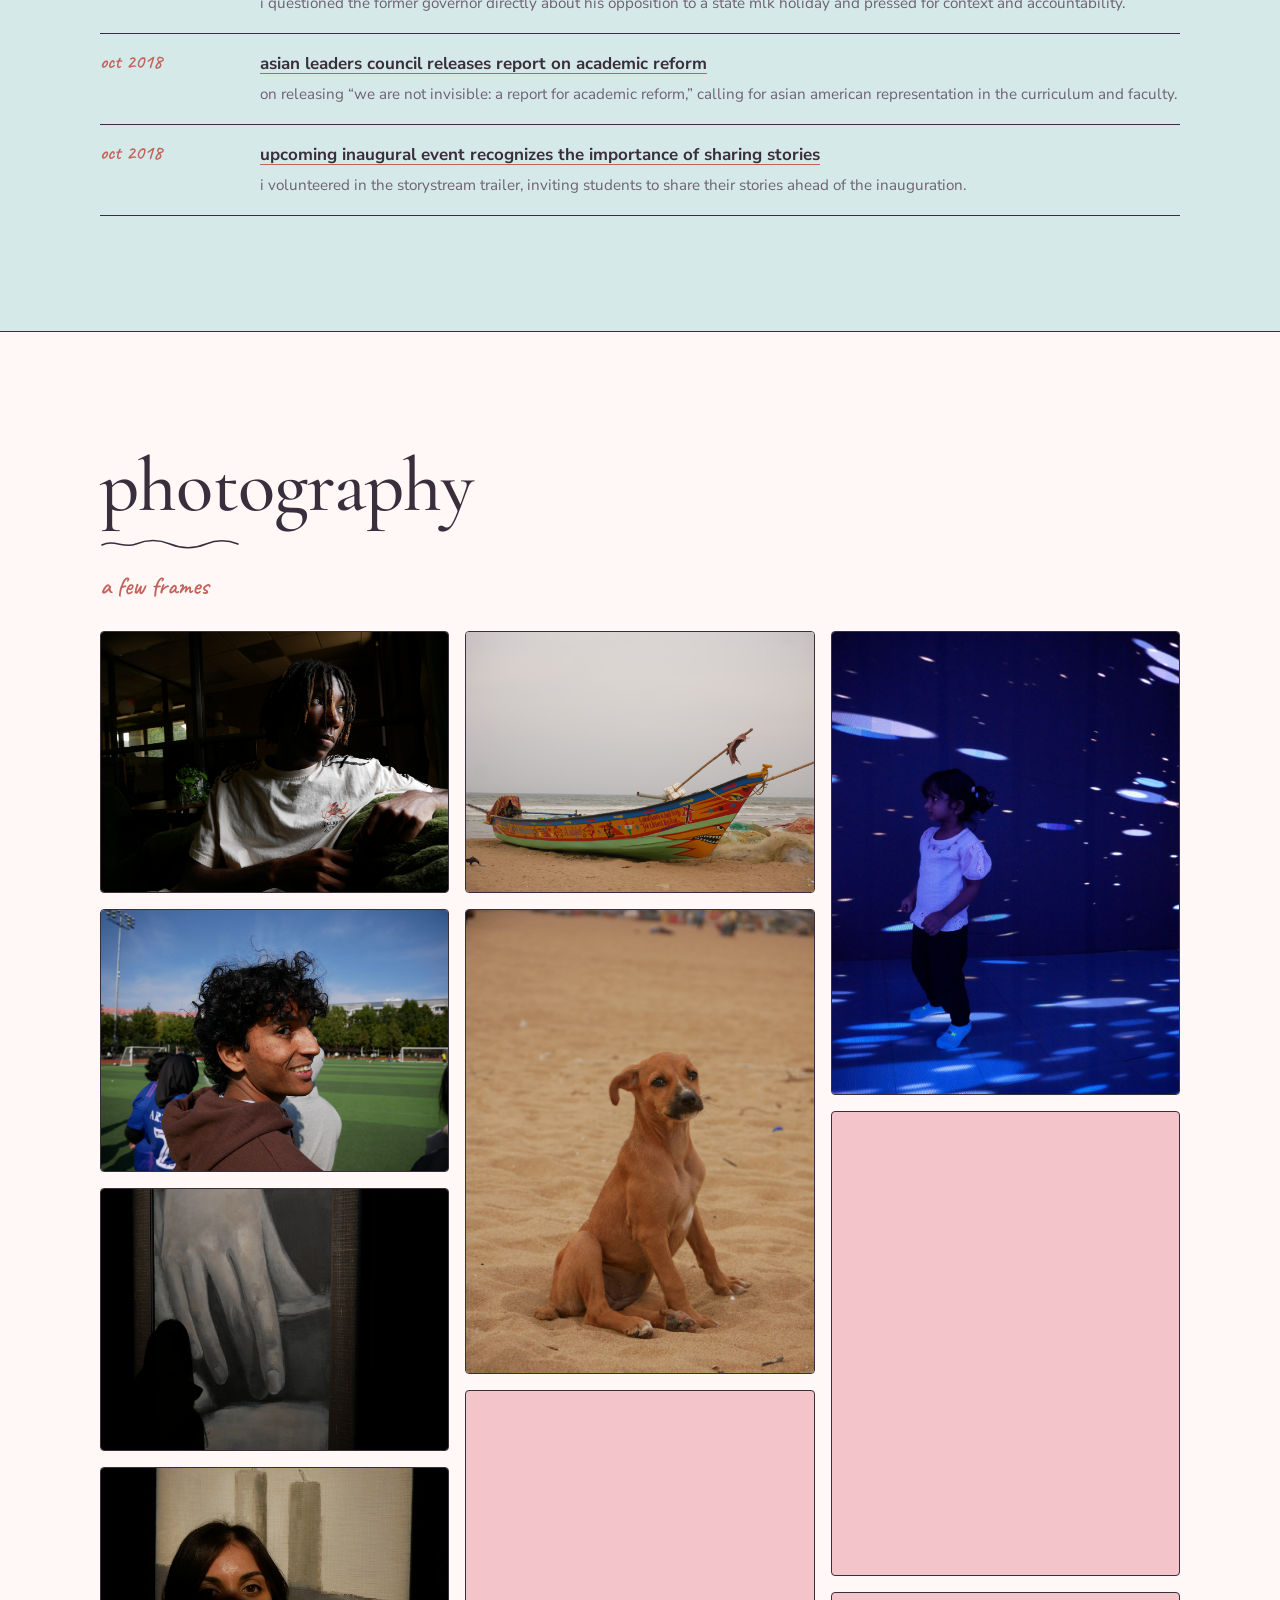
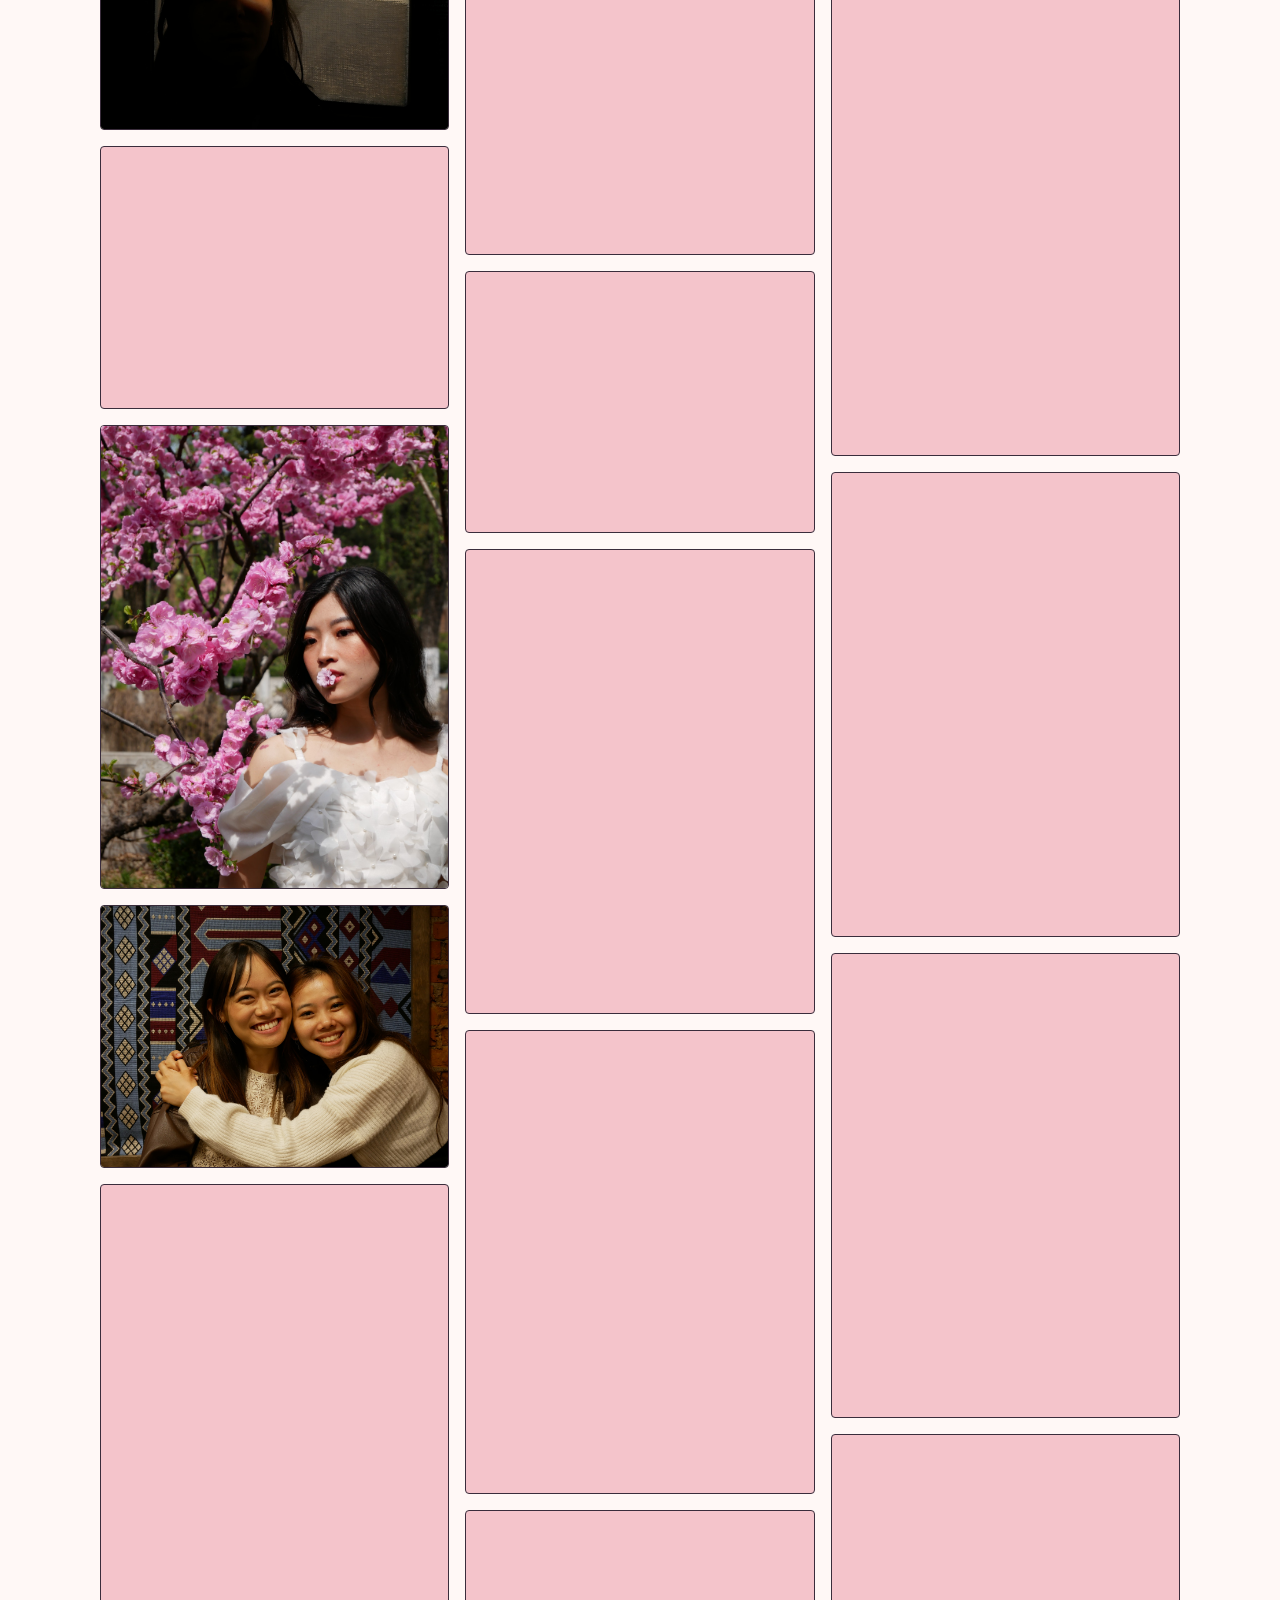
==== commit b226ecfb: "Remove news section, add credentials line, update tagline and stat" ====
--- a/index.html
+++ b/index.html
@@ -131,8 +131,8 @@
 .pcard h3 a:hover { text-decoration: underline; text-decoration-color: var(--terra); text-underline-offset: 4px; }
 .pcard p { margin: 0; font-size: .96rem; }
 .pcard .by { color: var(--mute); font-size: .86rem; margin-top: auto; }
-.cd { margin-top: clamp(48px, 7vw, 88px); }
-.cd h3 { font-size: clamp(2rem, 4vw, 2.9rem); font-style: italic; margin-bottom: .4rem; }
+.cd { margin-top: 0; }
+.cd h3, .cd .cd-h { font-size: clamp(2rem, 4vw, 2.9rem); font-style: italic; margin-bottom: .4rem; }
 .cd > p { margin: 0 0 1.25rem; color: var(--mute); }
 .cd ul { list-style: none; margin: 0; padding: 0; }
 .cd li { border-top: var(--line) solid var(--ink); padding: 1rem 0; display: grid; grid-template-columns: minmax(0, 8.5rem) minmax(0, 1fr); gap: .25rem 1.5rem; }
@@ -322,6 +322,8 @@
   .ph-eq{grid-template-columns:1fr}
   .sun{width:60px;height:60px}
 }
+.creds{margin:-.3rem 0 1.5rem;font:600 1.5rem/1.2 var(--hand);color:var(--terra)}
+.creds a{color:inherit;text-underline-offset:4px;text-decoration-color:var(--terra)}
 </style>
 </head>
 <body>
@@ -352,7 +354,7 @@
 <button class="drawer-x" type="button">Close</button>
 <p class="note">more to explore</p>
 <a href="#riverside">Riverside</a>
-<a href="#press">In the news</a>
+<a href="#press">At UVA</a>
 <a href="#photography">Photography</a>
 <a href="#education">Education</a>
 <svg class="d-art art" viewBox="0 0 120 96" aria-hidden="true"><use href="#lotus"/></svg>
@@ -362,6 +364,7 @@
 <div>
 <h1>my name is <em>vilas annavarapu.</em></h1>
 <p class="intro">i'm working on clean energy and economic mobility.</p>
+<p class="creds">Jefferson Scholar · <a href="https://news.virginia.edu/content/uva-graduate-heads-china-schwarzman-scholar" target="_blank" rel="noopener">Schwarzman Scholar</a></p>
 <div class="cta">
 <a class="btn fill" href="#riverside">Meet Riverside Collective</a>
 <a class="btn" href="#gpi">See my clean energy work</a>
@@ -380,7 +383,7 @@
 </header>
 <section class="stats" aria-label="Highlights">
 <div class="wrap stats-in">
-<div class="stat"><span class="num"><svg class="ring" viewBox="0 0 200 90" preserveAspectRatio="none" aria-hidden="true"><path d="M14 44C10 16 62 6 110 10C160 14 190 36 174 62C152 86 52 90 22 68C12 60 10 52 14 40" fill="none" stroke="currentColor" stroke-width="1.6" stroke-linecap="round" vector-effect="non-scaling-stroke"/></svg><strong>30+</strong></span><span class="t">community organizations united behind Mississippi's first Just Transition plan</span></div>
+<div class="stat"><span class="num"><svg class="ring" viewBox="0 0 200 90" preserveAspectRatio="none" aria-hidden="true"><path d="M14 44C10 16 62 6 110 10C160 14 190 36 174 62C152 86 52 90 22 68C12 60 10 52 14 40" fill="none" stroke="currentColor" stroke-width="1.6" stroke-linecap="round" vector-effect="non-scaling-stroke"/></svg><strong>20+</strong></span><span class="t">community organizations united behind Mississippi's first Just Transition plan</span></div>
 <div class="stat"><span class="num"><svg class="ring" viewBox="0 0 200 90" preserveAspectRatio="none" aria-hidden="true"><path d="M14 44C10 16 62 6 110 10C160 14 190 36 174 62C152 86 52 90 22 68C12 60 10 52 14 40" fill="none" stroke="currentColor" stroke-width="1.6" stroke-linecap="round" vector-effect="non-scaling-stroke"/></svg><strong>$200K+</strong></span><span class="t">raised to launch a worker-owned coffeehouse</span></div>
 <div class="stat"><span class="num"><svg class="ring" viewBox="0 0 200 90" preserveAspectRatio="none" aria-hidden="true"><path d="M14 44C10 16 62 6 110 10C160 14 190 36 174 62C152 86 52 90 22 68C12 60 10 52 14 40" fill="none" stroke="currentColor" stroke-width="1.6" stroke-linecap="round" vector-effect="non-scaling-stroke"/></svg><strong>2</strong></span><span class="t">states adopted policy I wrote</span></div>
 </div>
@@ -407,7 +410,7 @@
 <svg class="art" viewBox="0 0 100 150"><use href="#cone"/></svg>
 </div>
 </div>
-<p class="rv-lead">A worker-owned coffee shop and ice cream bar in South Jackson, Mississippi, run by the students and community members who work there.</p>
+<p class="rv-lead">A worker-owned coffee shop and ice cream bar in South Jackson, Mississippi, run by the students and shaped by our neighbors.</p>
 <div class="rv-grid">
 <div class="rv-story">
 <p>Riverside began in a middle school classroom. As a sixth grade teacher, I saw my students struggle to work as a team. I wanted to build a place where young people could practice working together, apply the skills they were learning in a classroom, and make change in their community.</p>
@@ -559,26 +562,12 @@
 </section>
 <section class="press band" id="press">
 <div class="wrap">
-<h2 class="h2">In the news</h2>
-<div class="cards">
-<article class="pcard">
-<span class="src">UVA Today</span>
-<h3><a href="https://news.virginia.edu/content/uva-graduate-heads-china-schwarzman-scholar" target="_blank" rel="noopener">UVA Graduate Heads to China as Schwarzman Scholar</a></h3>
-<p>On my Schwarzman Scholarship to Tsinghua University and my goal of building a clean-energy economy that works for all people.</p>
-<span class="by">Jan 15, 2025</span>
-</article>
-<article class="pcard">
-<span class="src">The Cavalier Daily</span>
-<h3><a href="https://www.cavalierdaily.com/article/2020/02/debate-consensus-affirms-political-involvement-of-cultural-organizations" target="_blank" rel="noopener">Debate consensus affirms political involvement of cultural organizations</a></h3>
-<p>As chair of UVA’s Asian Leaders Council, I organized and opened a student debate reflecting on Dr. King’s legacy and the role of cultural organizations in politics.</p>
-<span class="by">Feb 3, 2020</span>
-</article>
-</div>
 <div class="cd">
-<h3>At UVA, in The Cavalier Daily</h3>
+<h2 class="cd-h">At UVA, in The Cavalier Daily</h2>
 <p>As chair of the Asian Leaders Council and a student leader at the University of Virginia.</p>
 <ul>
 <li><span class="m">Feb 2021</span><span><a href="https://www.cavalierdaily.com/article/2021/02/students-faculty-continue-decades-long-struggle-to-uplift-asian-american-studies" target="_blank" rel="noopener">Students, faculty continue decades-long struggle to uplift Asian American Studies</a><span class="d">Quoted as the Asian Leaders Council chair behind the 2018 report, on the gap between the University’s verbal commitments and the report’s vision.</span></span></li>
+<li><span class="m">Feb 2020</span><span><a href="https://www.cavalierdaily.com/article/2020/02/debate-consensus-affirms-political-involvement-of-cultural-organizations" target="_blank" rel="noopener">Debate consensus affirms political involvement of cultural organizations</a><span class="d">As chair of UVA’s Asian Leaders Council, I organized and opened a student debate reflecting on Dr. King’s legacy and the role of cultural organizations in politics.</span></span></li>
 <li><span class="m">Jan 2020</span><span><a href="https://www.cavalierdaily.com/article/2020/01/inelasticity-echo-chambers-and-edibles" target="_blank" rel="noopener">Inelasticity, echo-chambers — and edibles</a><span class="d">Mentions me introducing keynote speaker Roxane Gay at the MLK Community Celebration.</span></span></li>
 <li><span class="m">Oct 3, 2019</span><span><a href="https://www.cavalierdaily.com/article/2019/10/asu-kicks-off-its-annual-not-a-model-minority-campaign" target="_blank" rel="noopener">ASU kicks off its annual “Not a Model Minority” campaign</a><span class="d">I spoke on the kickoff panel about how the model minority myth pits minority groups against each other and erases history.</span></span></li>
 <li><span class="m">Apr 2019</span><span><a href="https://www.cavalierdaily.com/article/2019/04/asian-leaders-council-latinx-student-alliance-host-symposium-on-the-potential-of-expanding-ethnic-studies-at-the-university" target="_blank" rel="noopener">Asian Leaders Council, Latinx Student Alliance host symposium on the potential of expanding ethnic studies at the University</a><span class="d">I co-organized “We Are Not Invisible: A Case For Ethnic Studies” as chair of the Asian Leaders Council.</span></span></li>
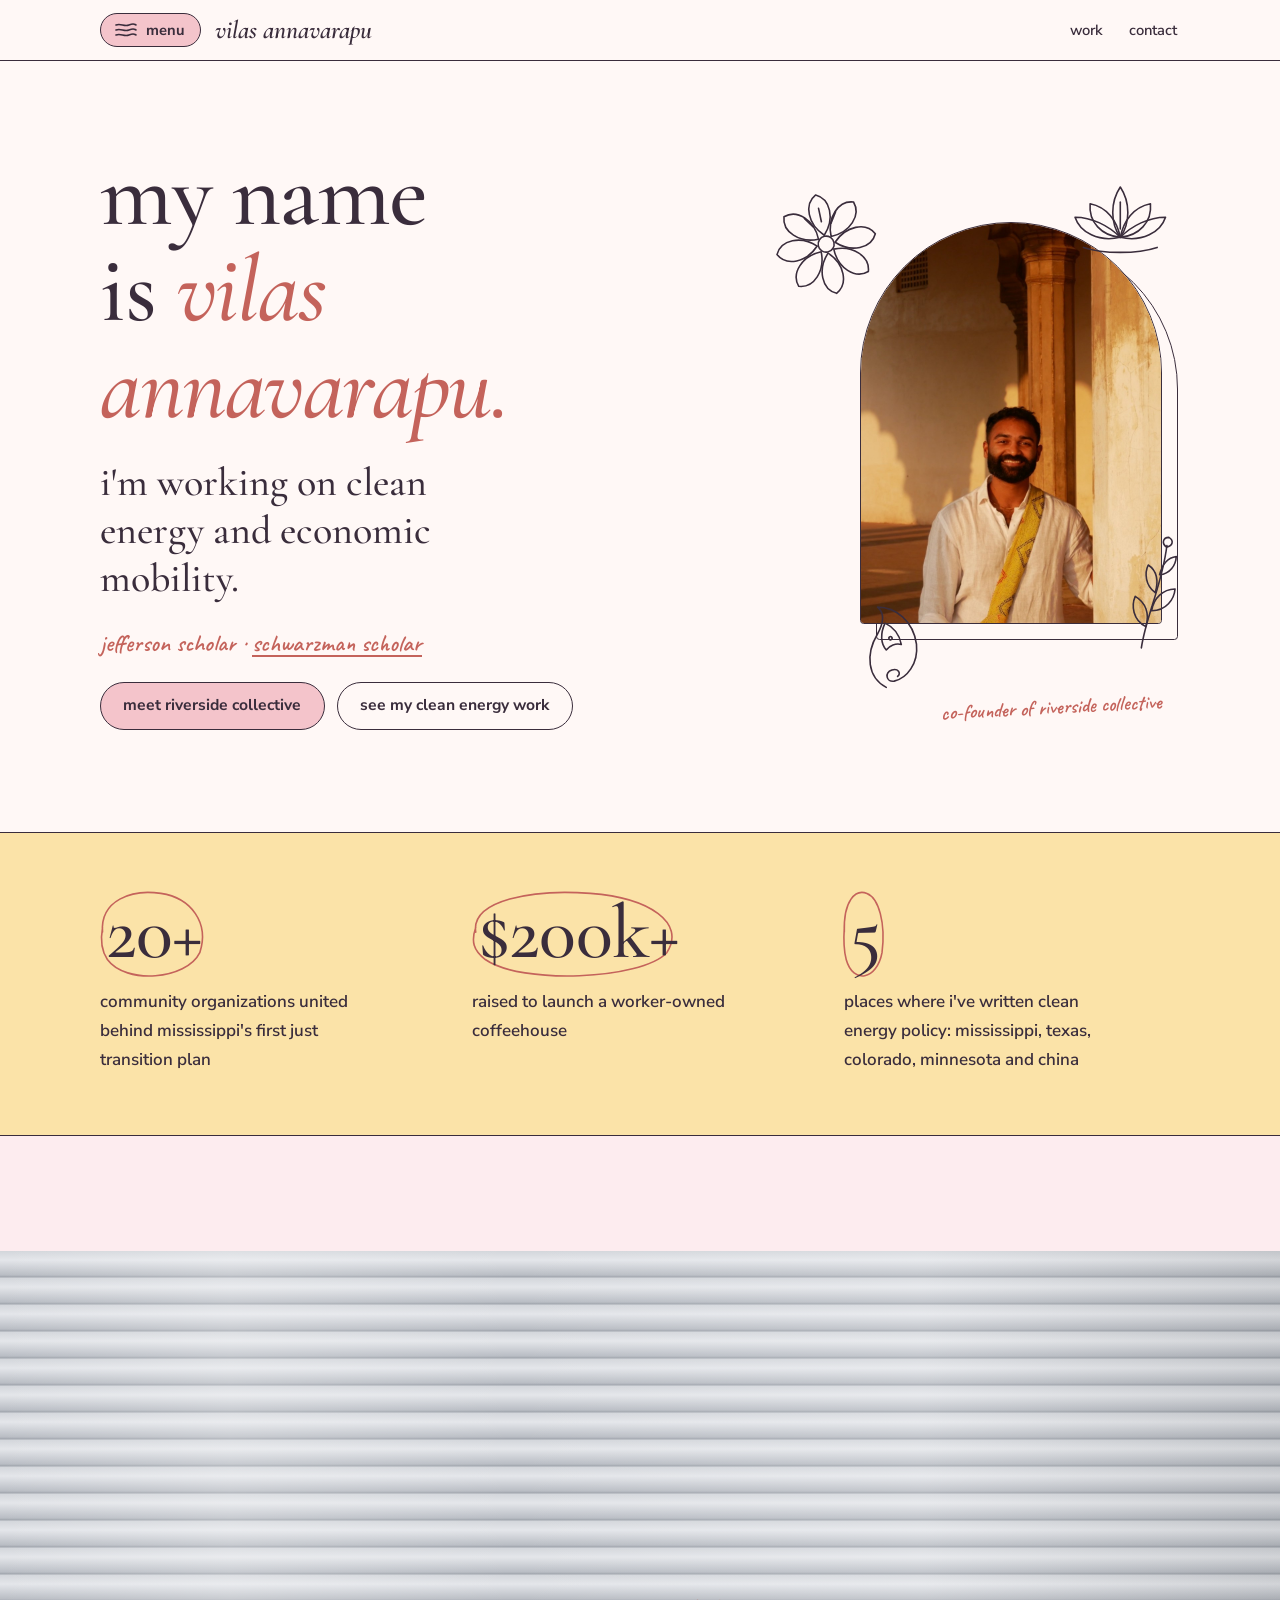
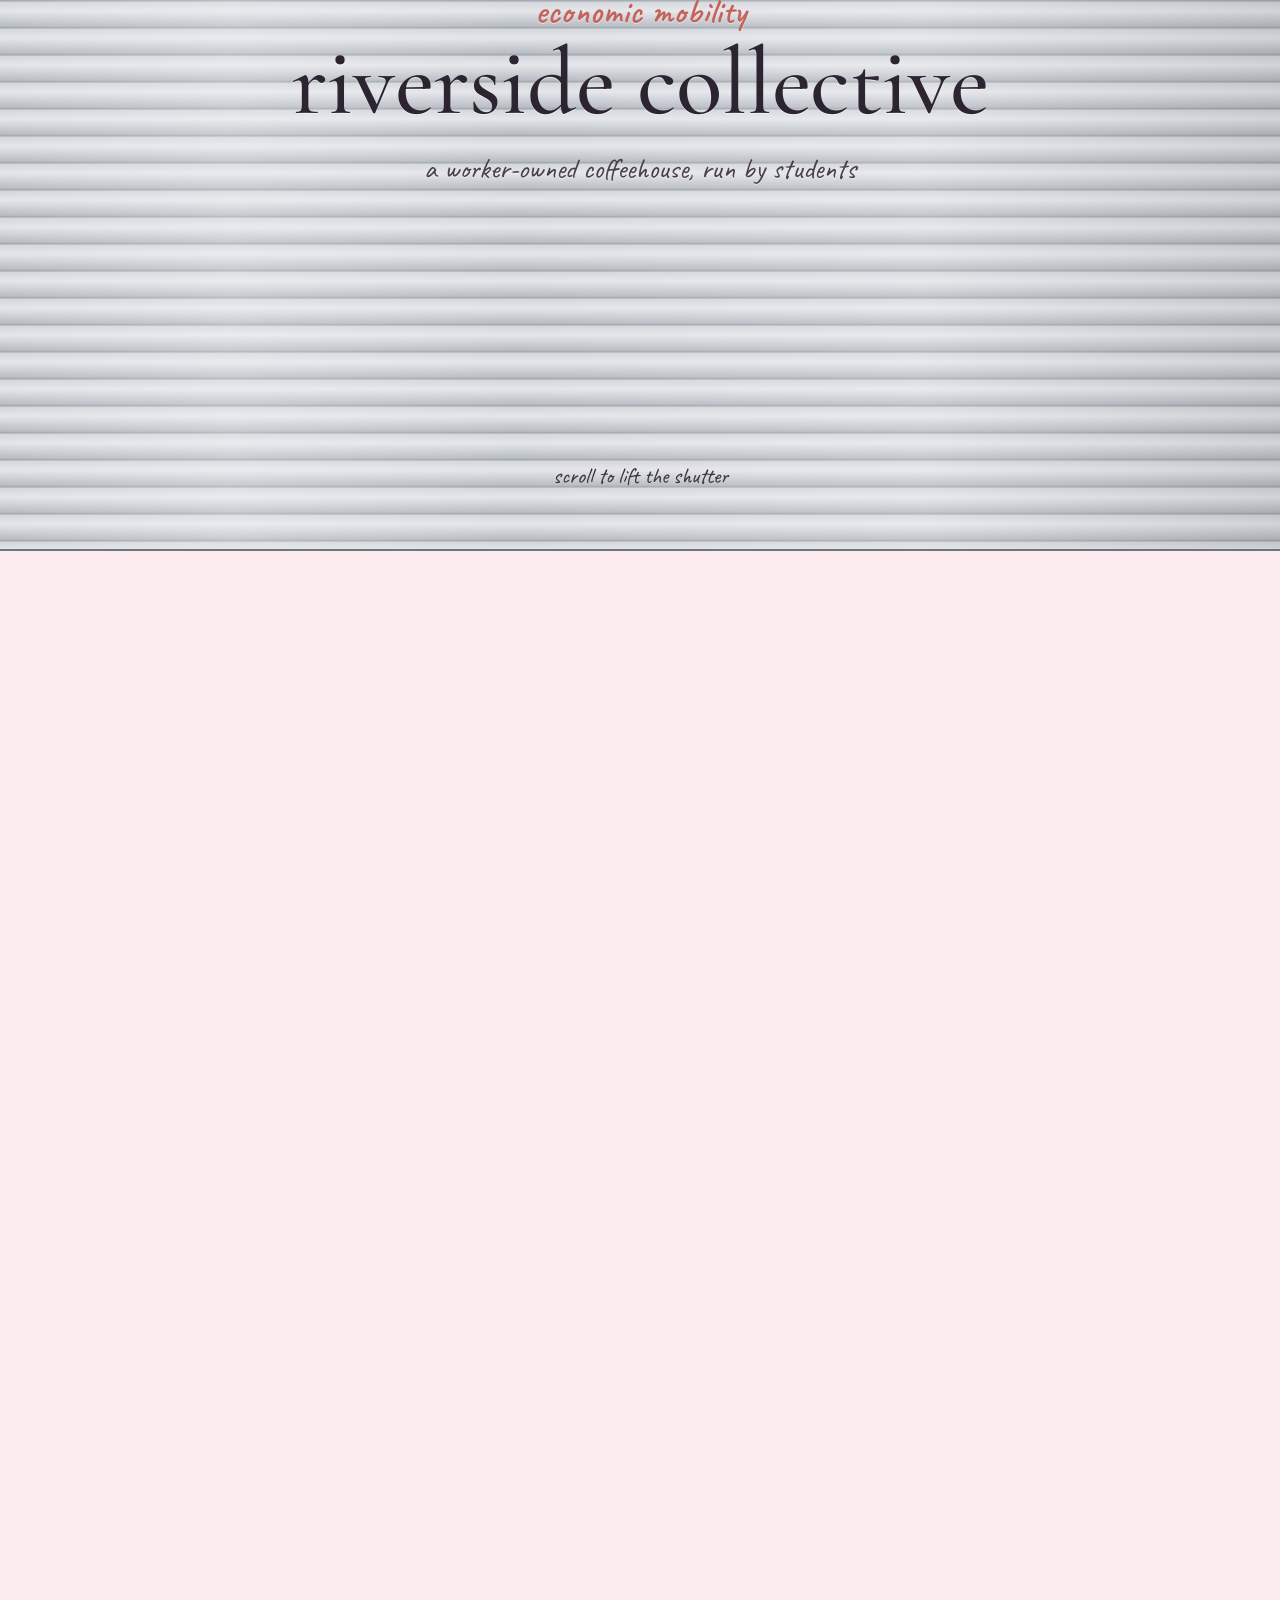
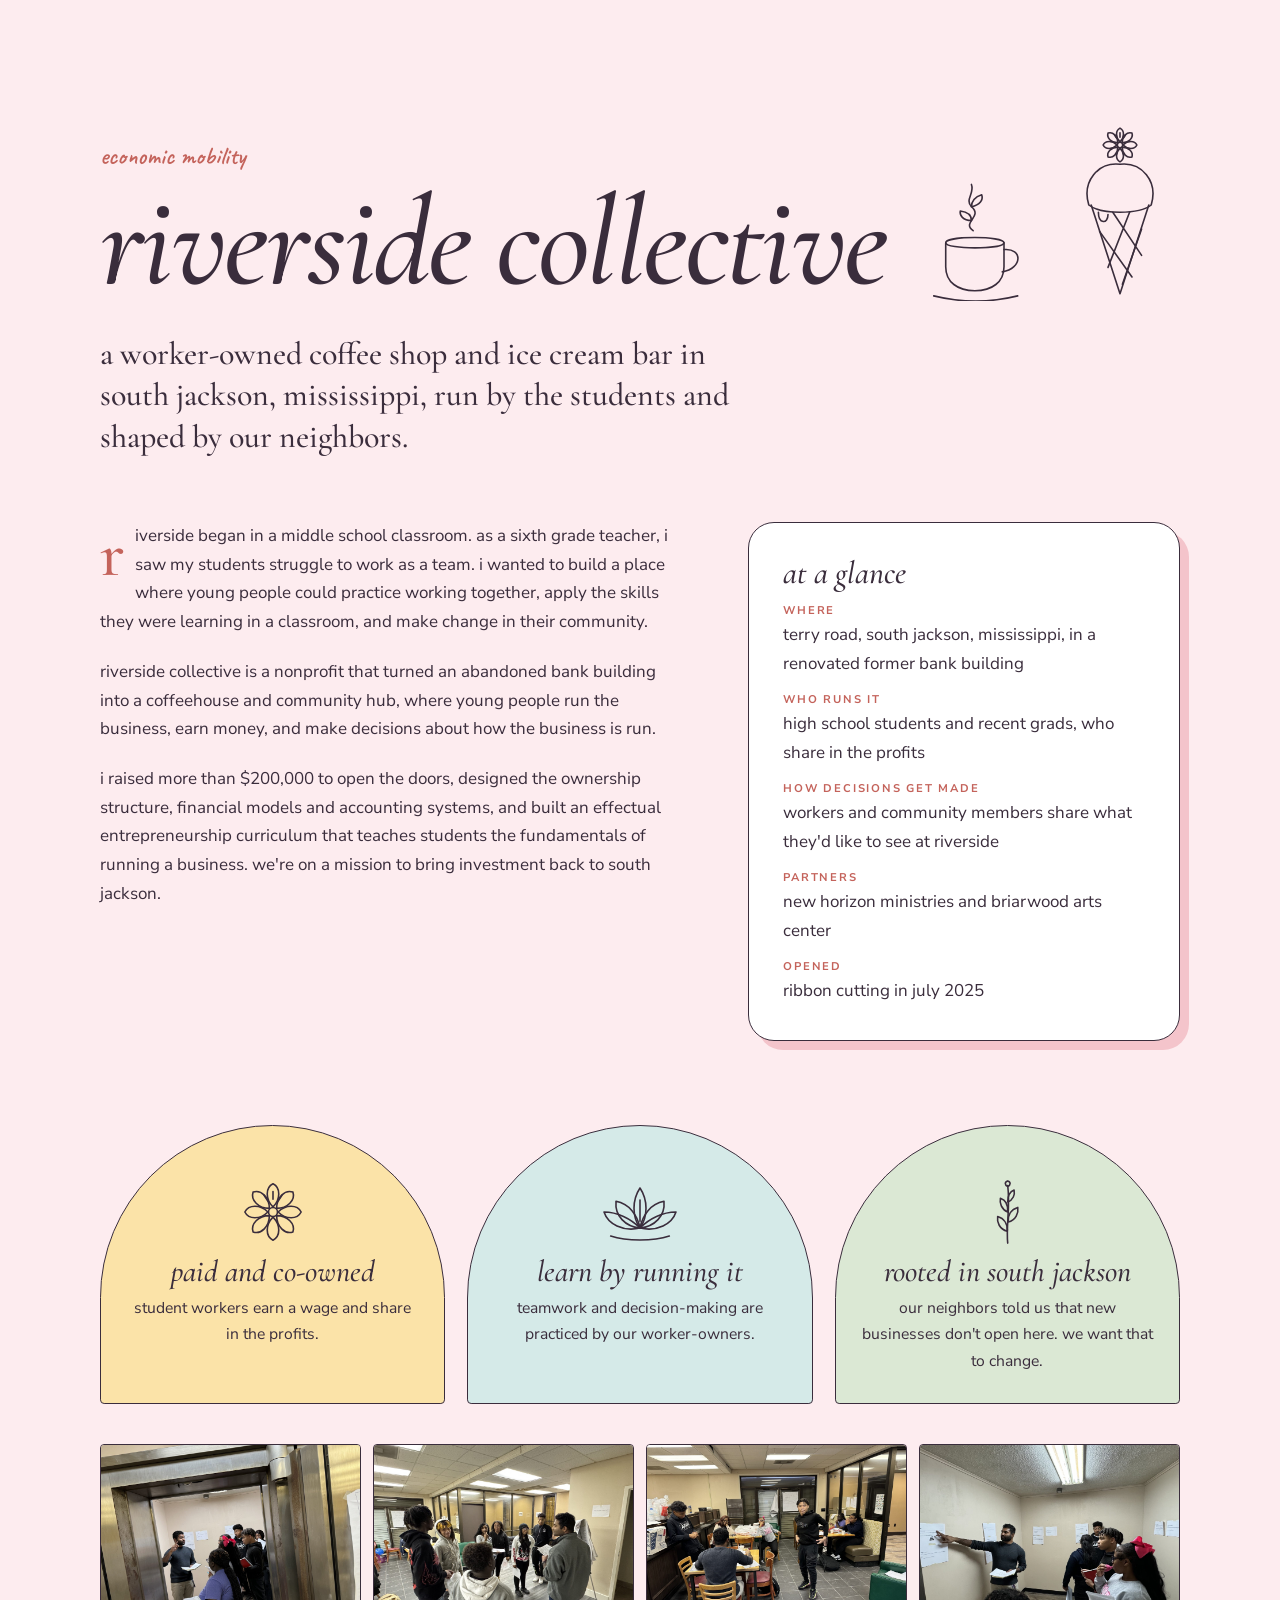
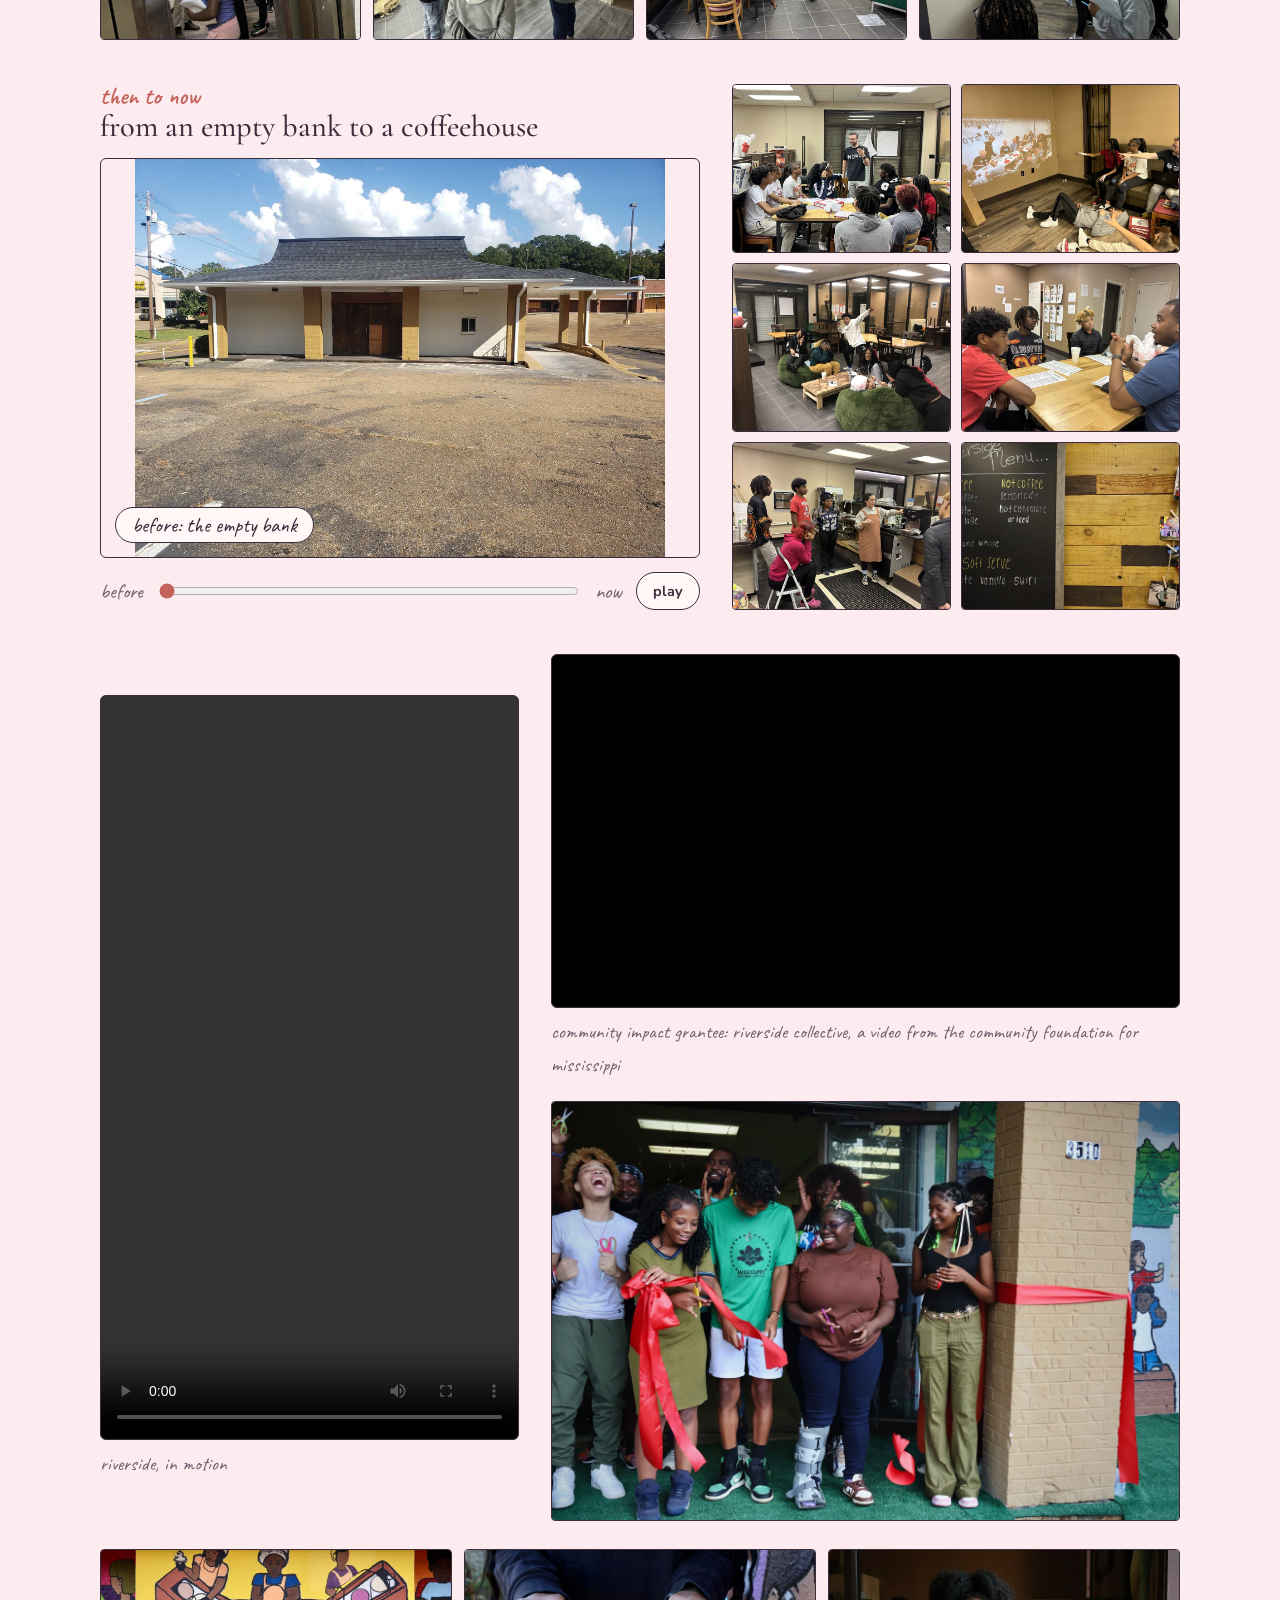
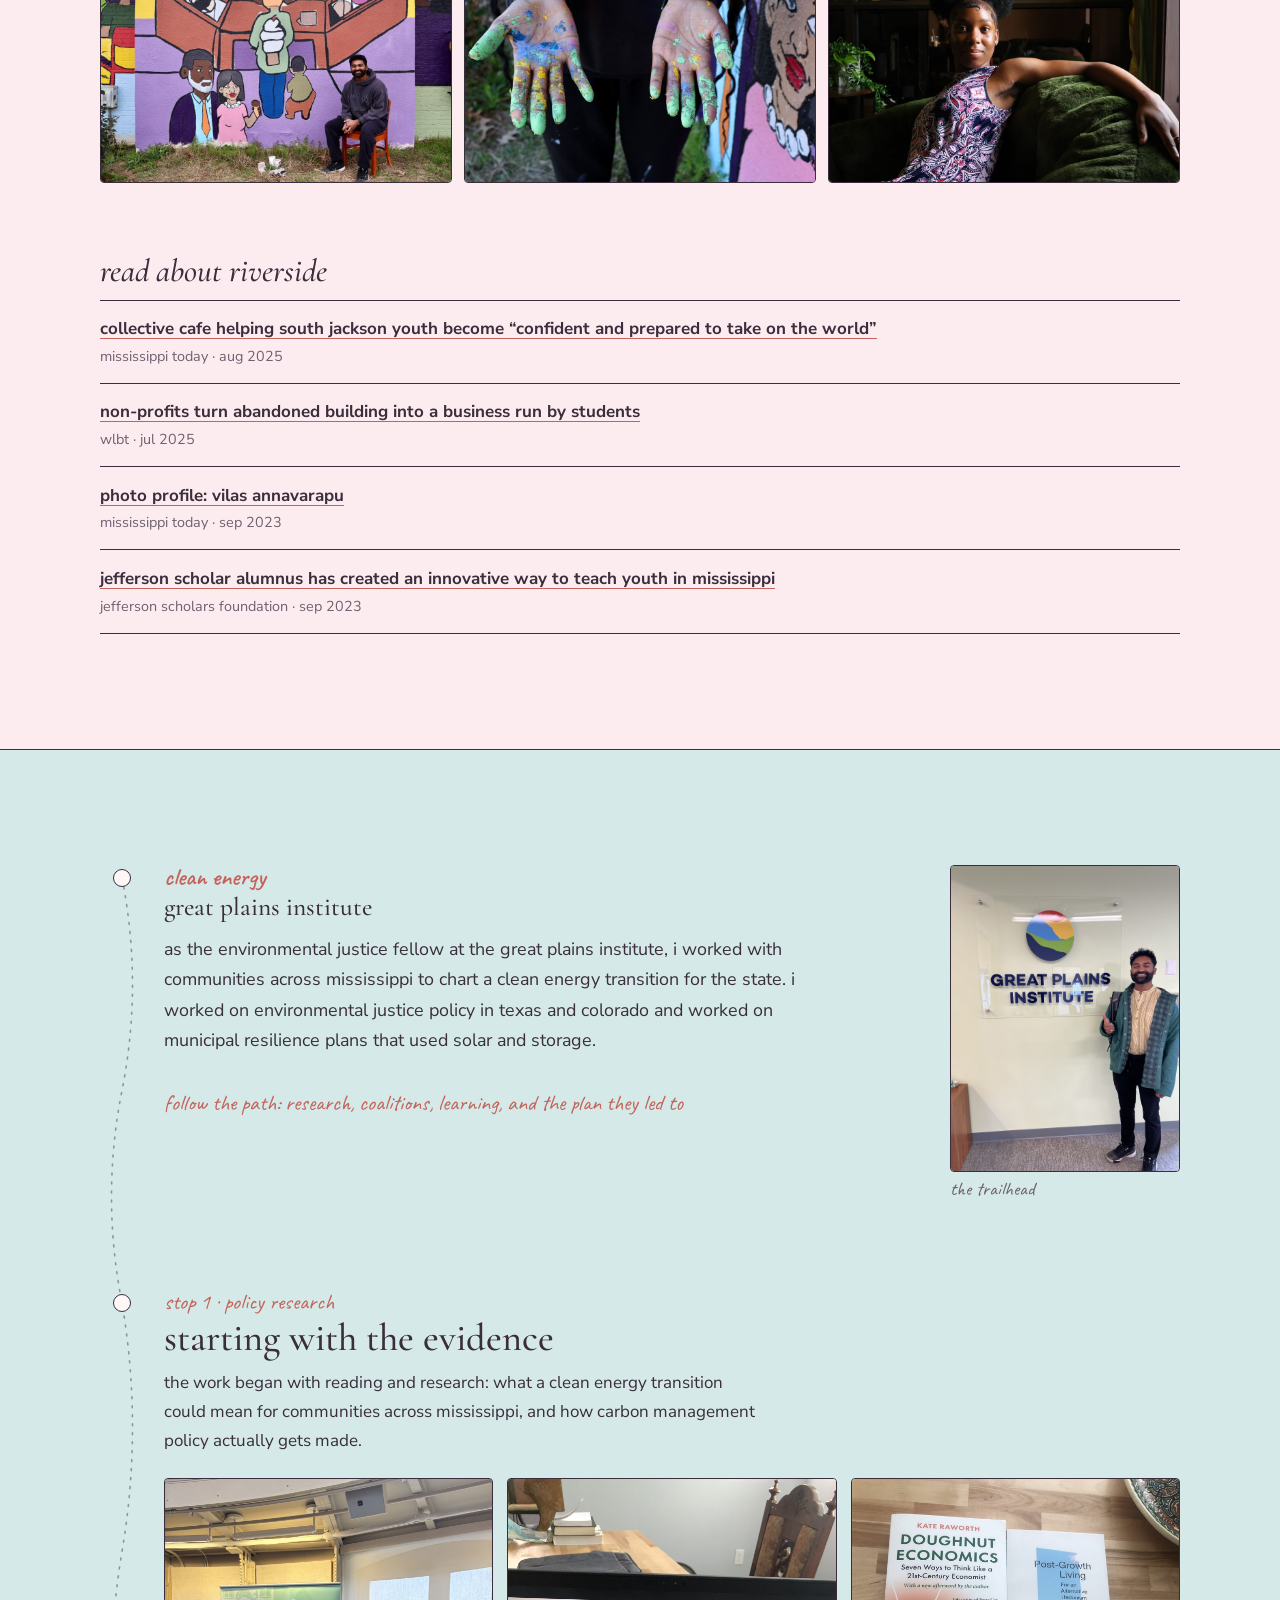
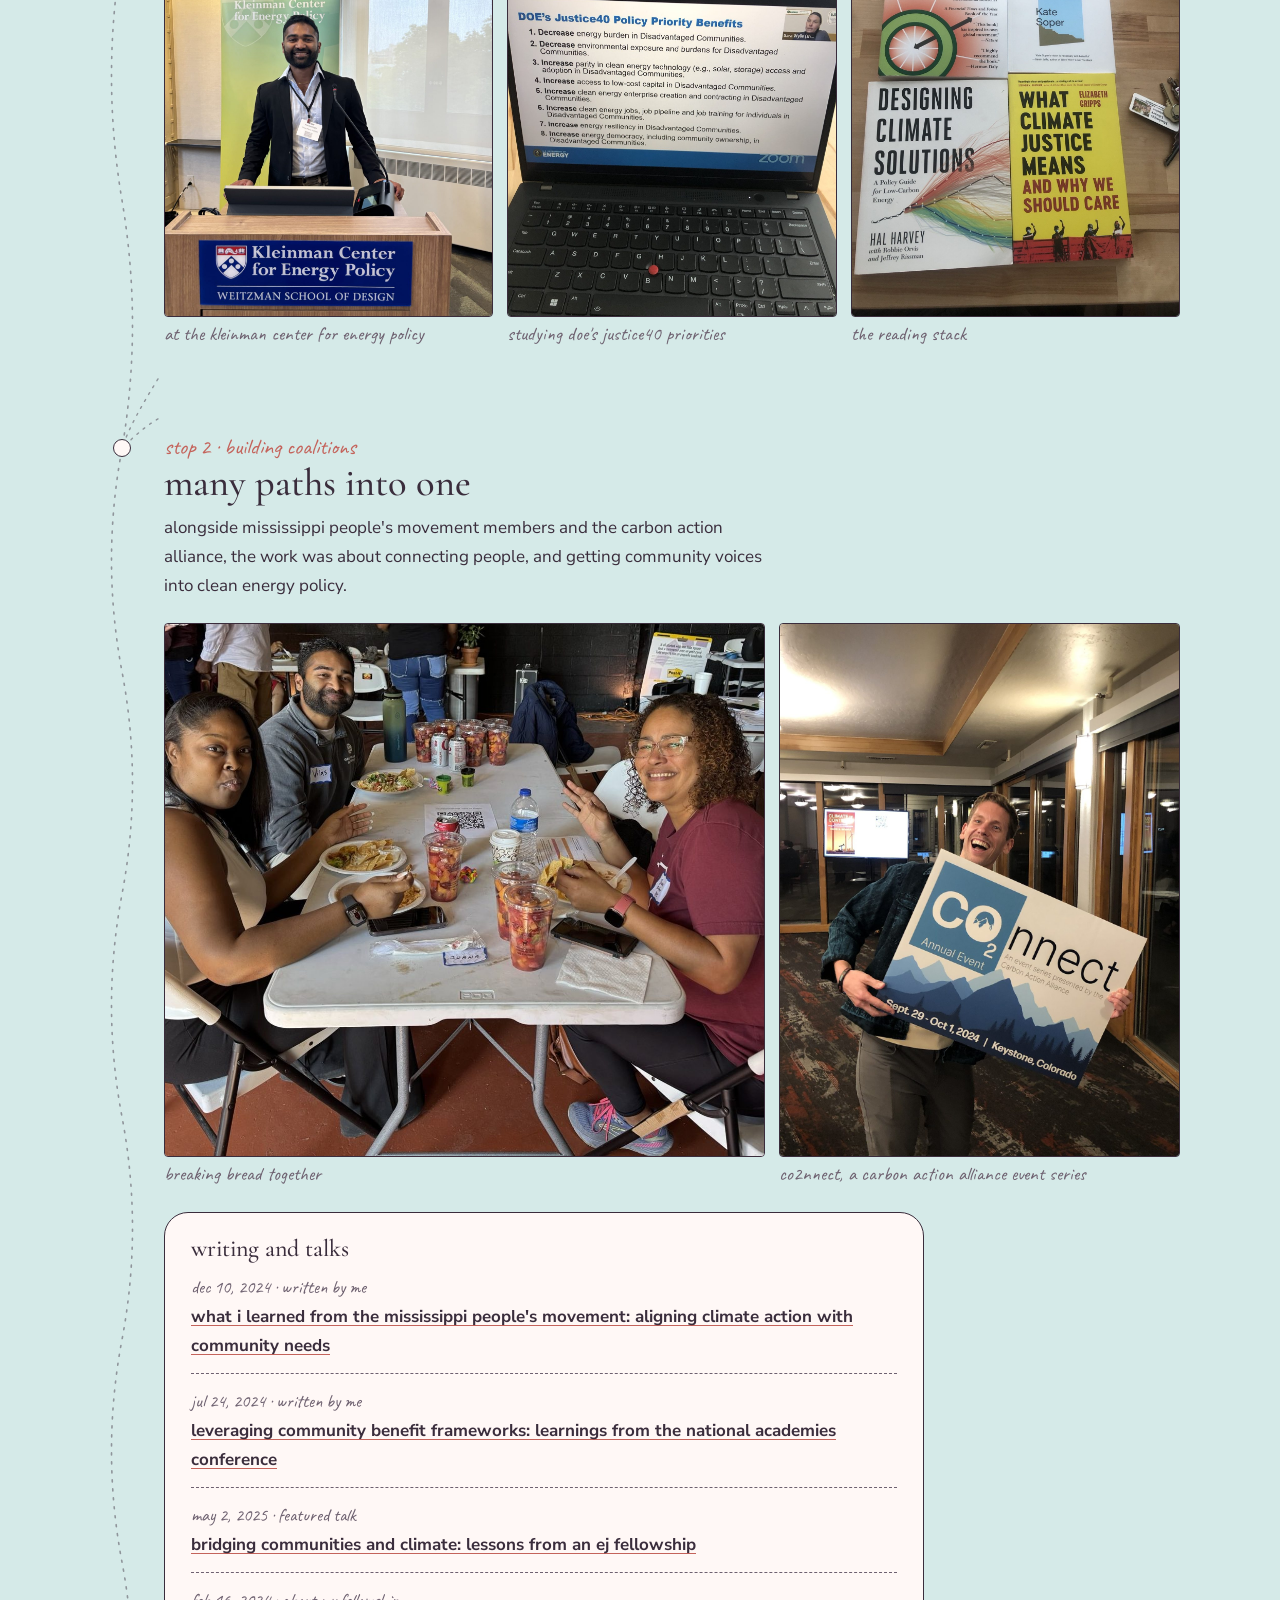
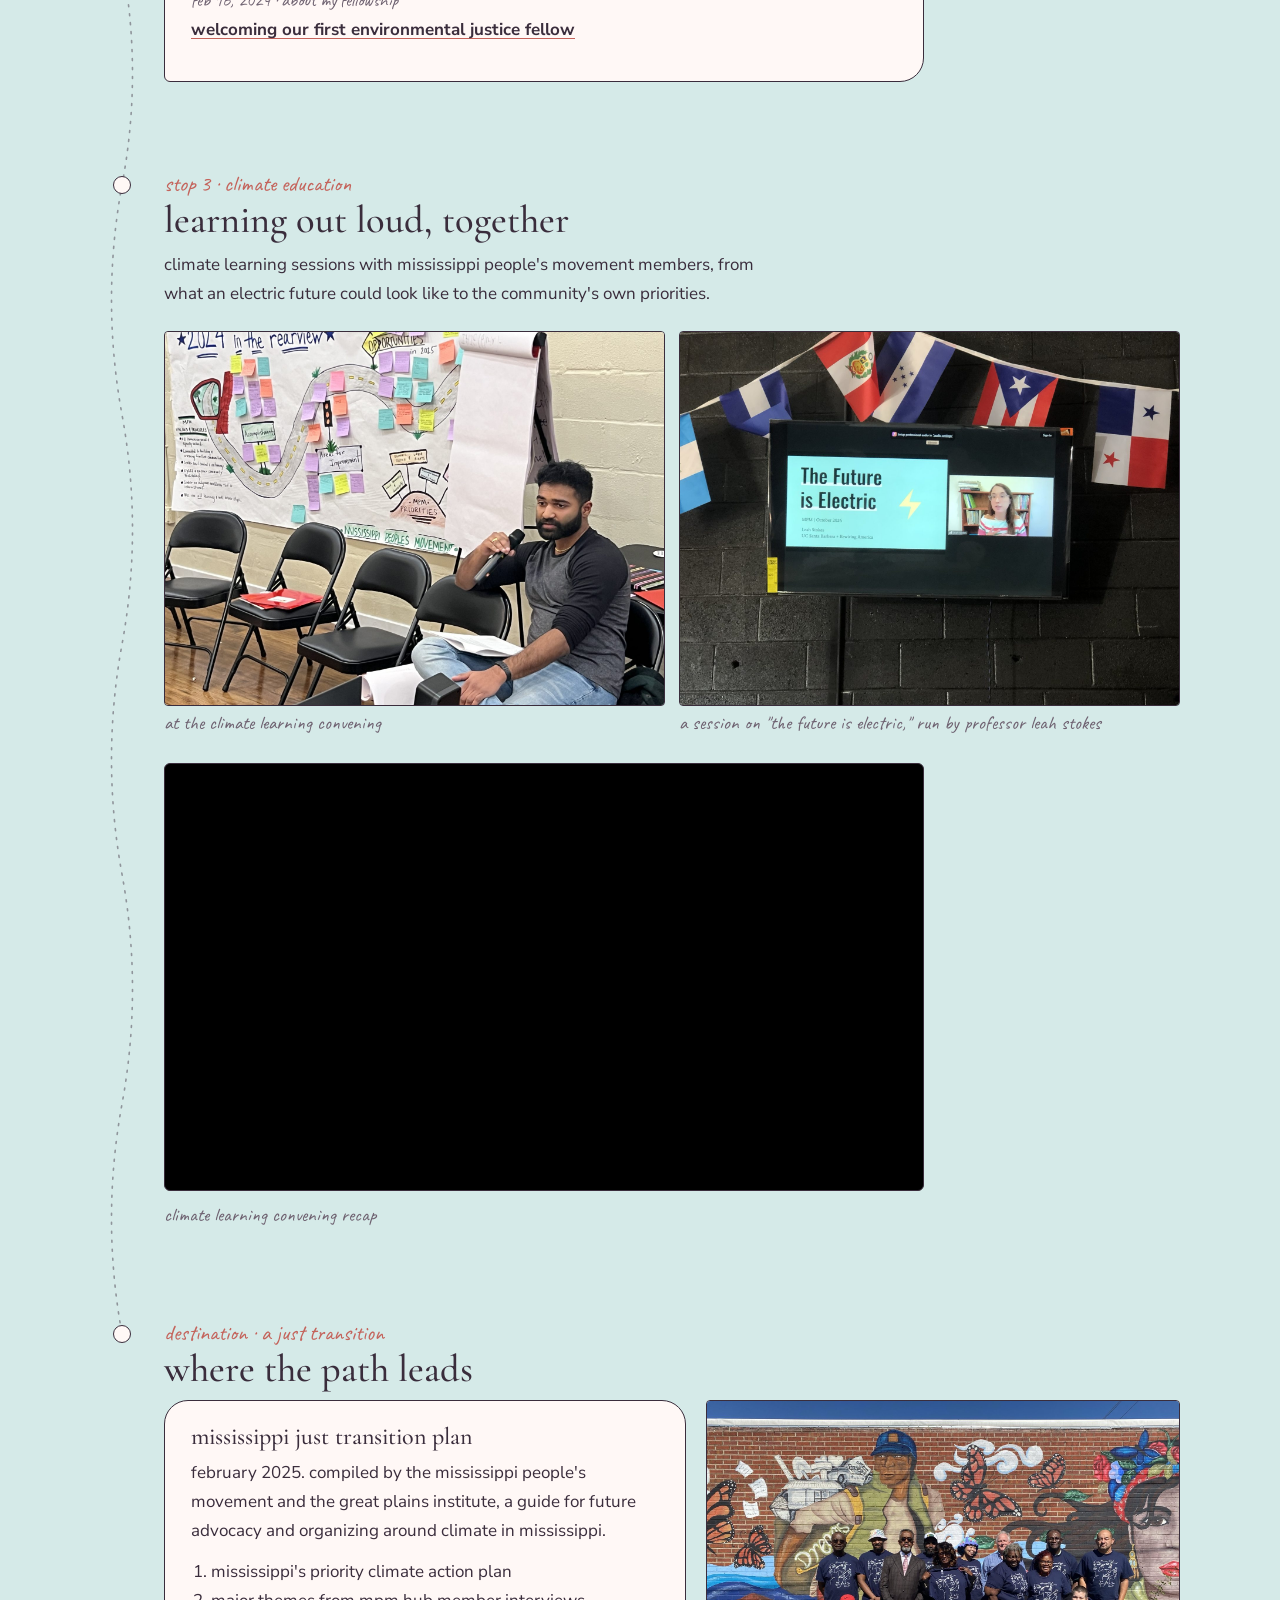
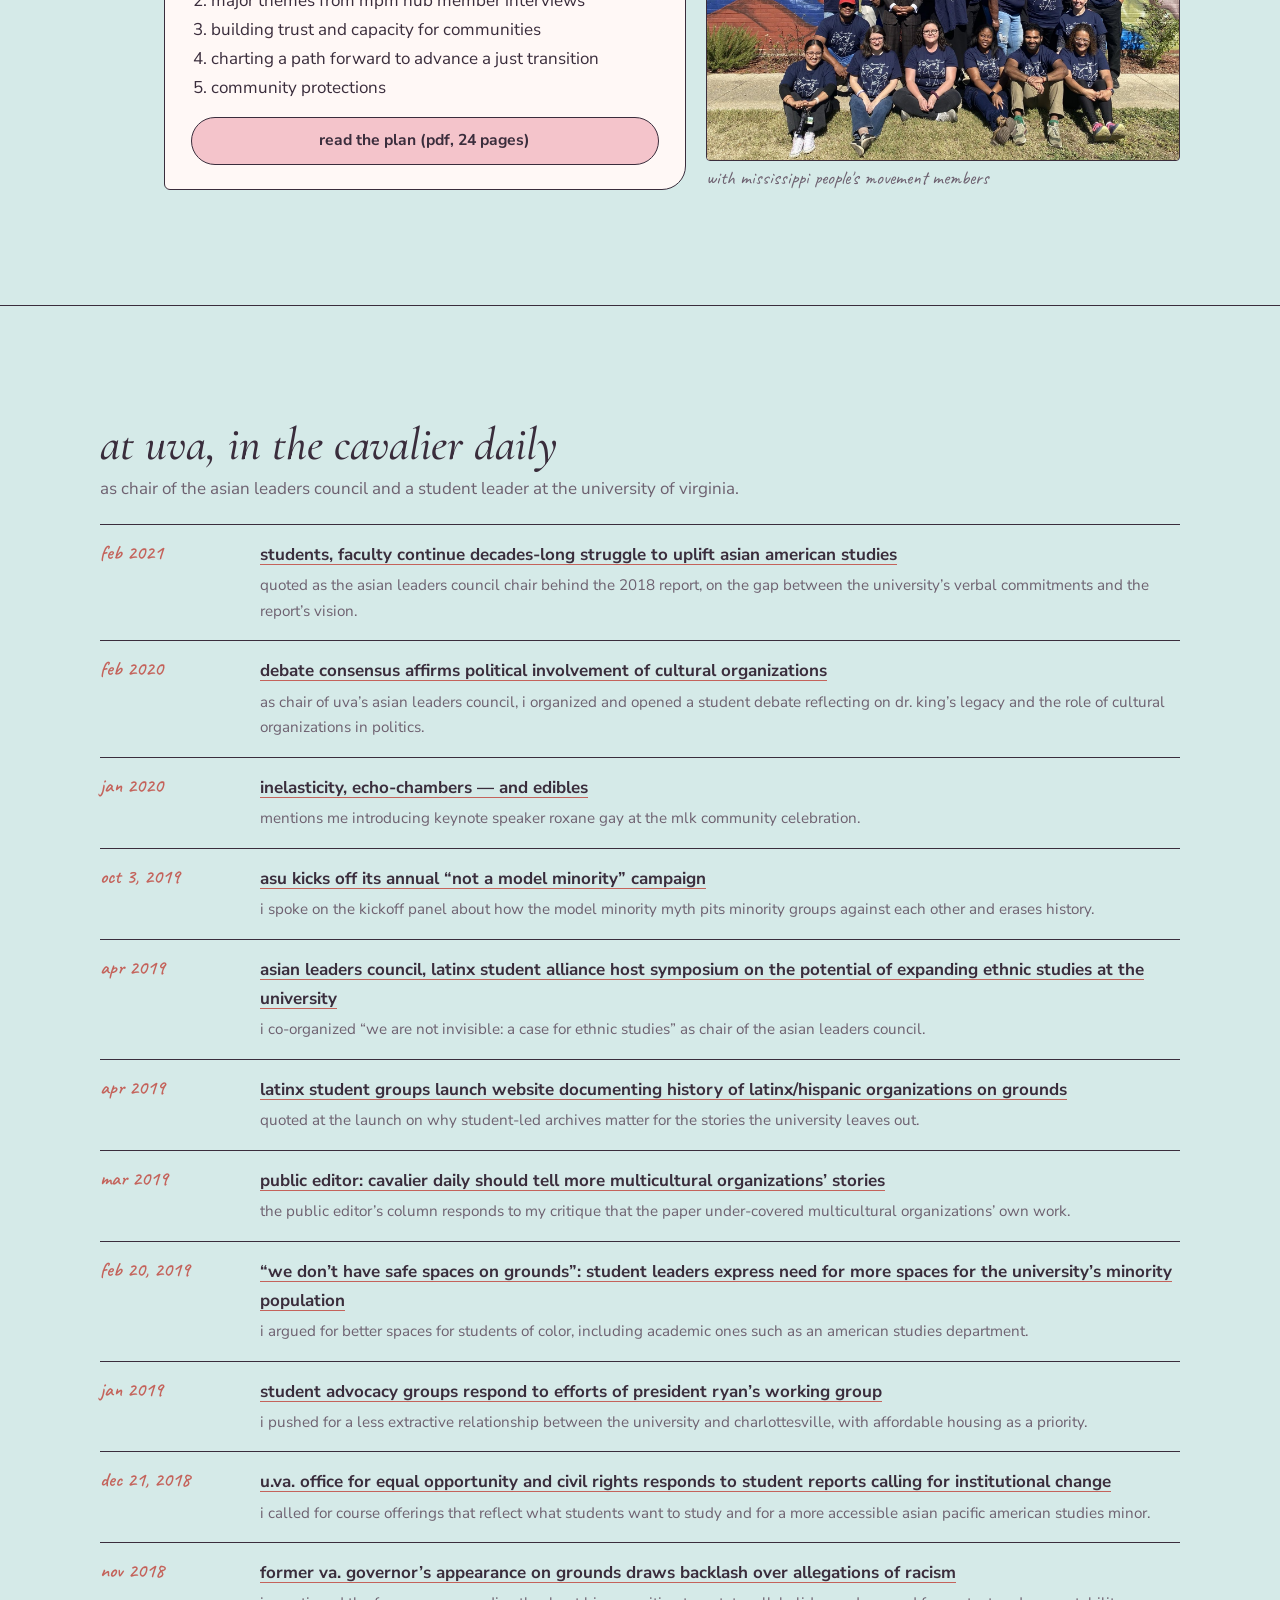
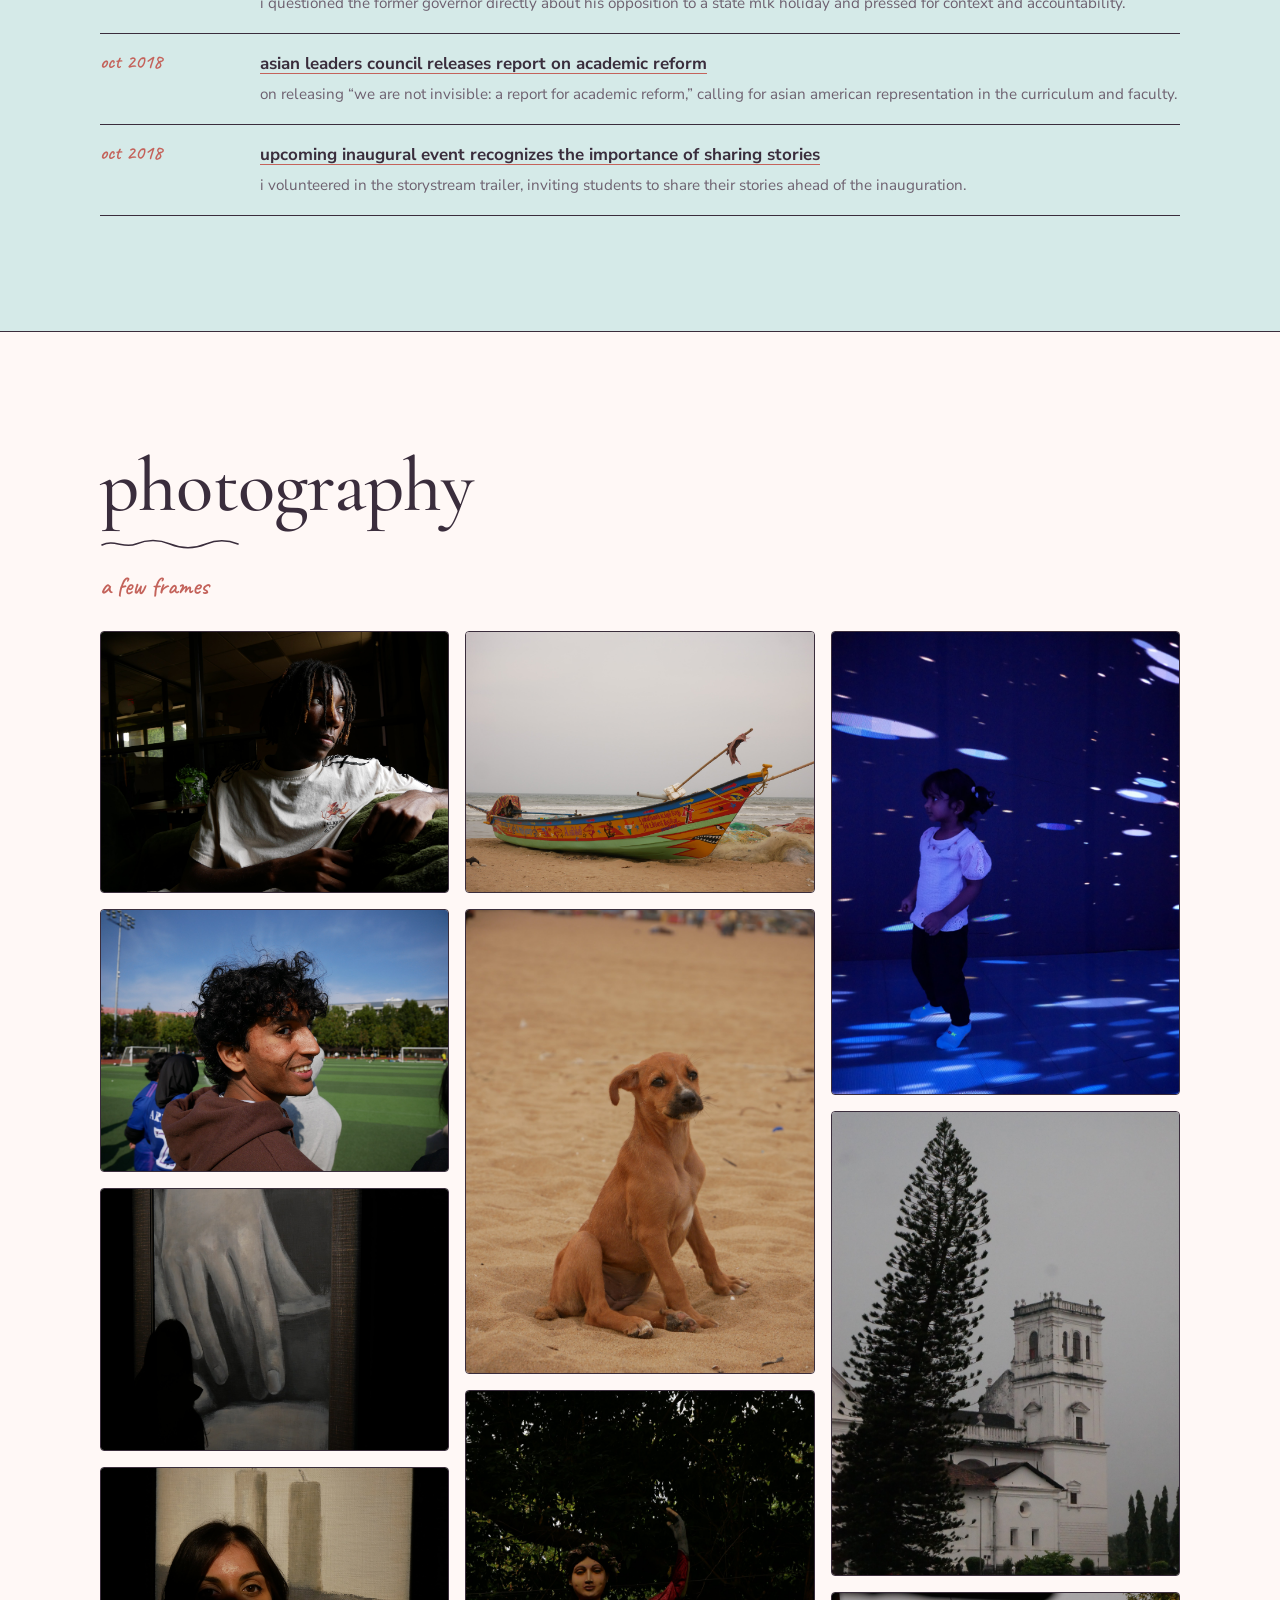
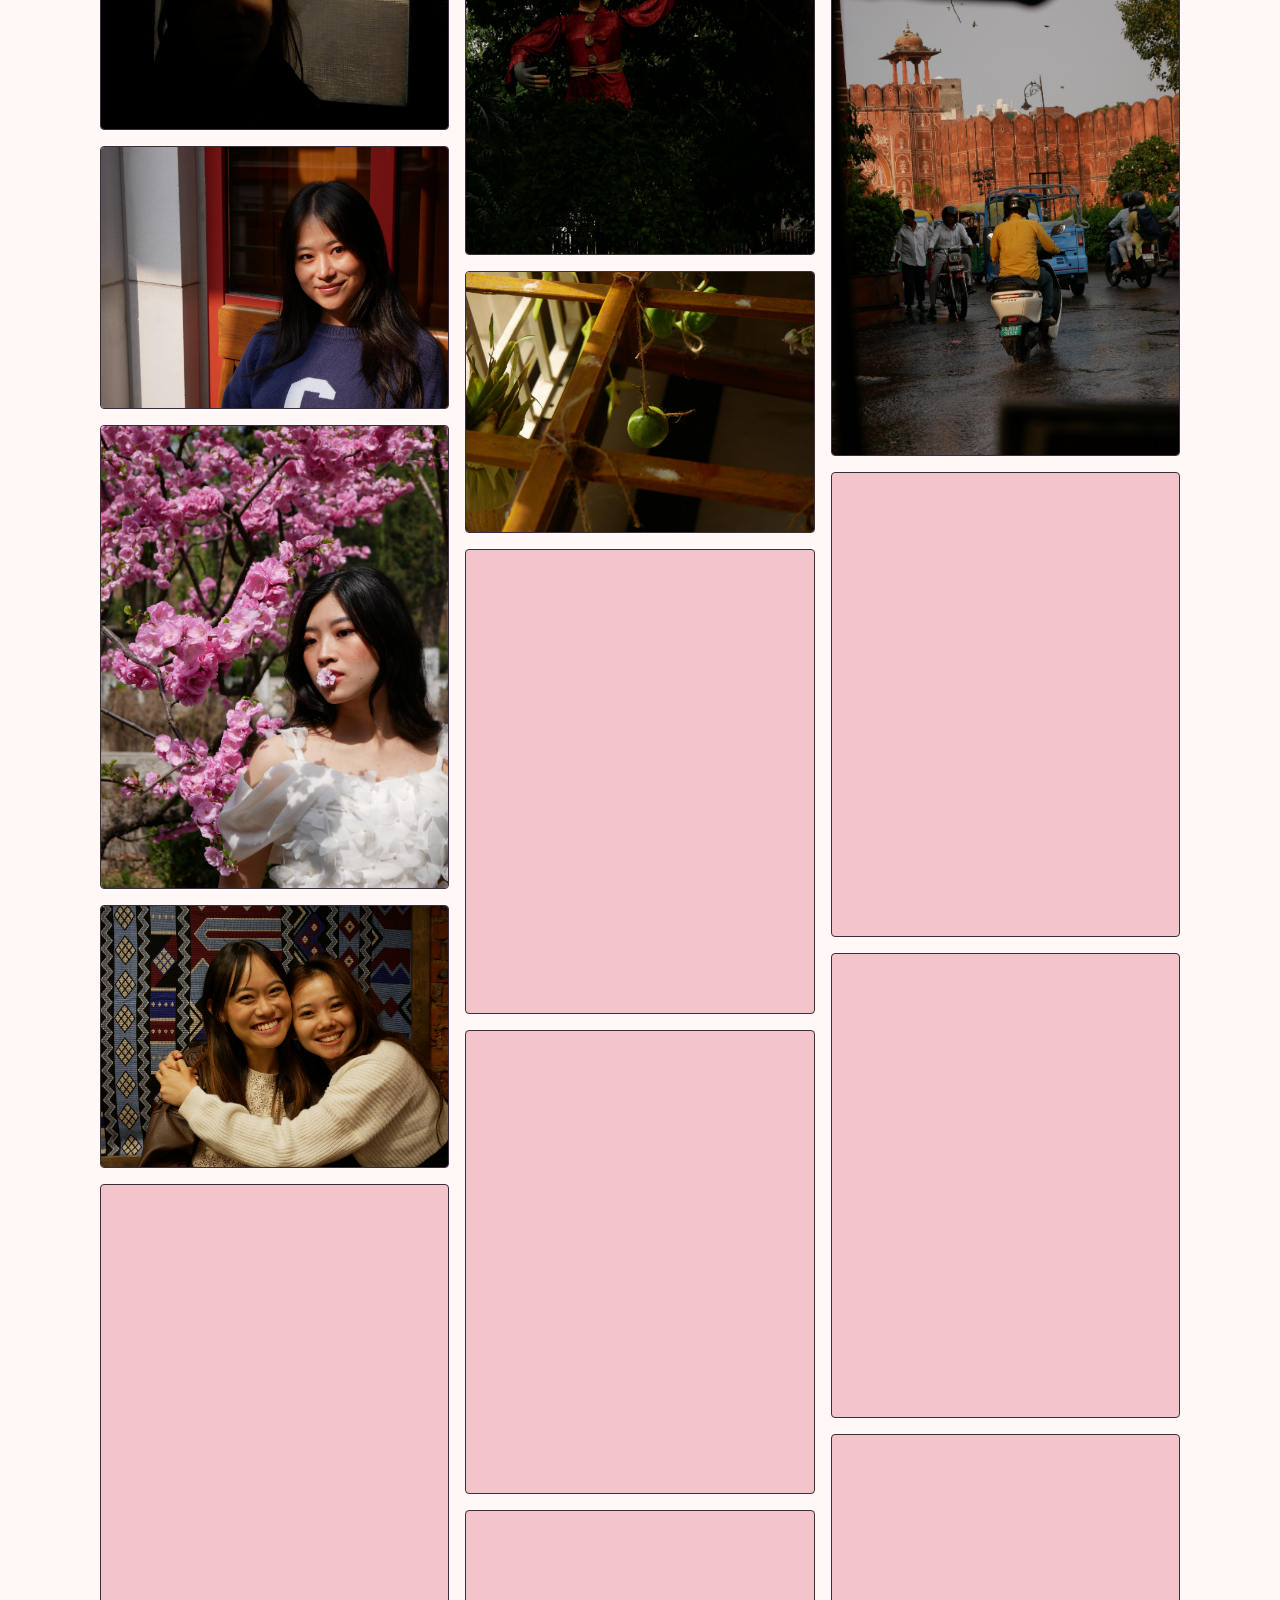
==== commit fceae083: "Stat: clean energy policy written in five places" ====
--- a/index.html
+++ b/index.html
@@ -385,7 +385,7 @@
 <div class="wrap stats-in">
 <div class="stat"><span class="num"><svg class="ring" viewBox="0 0 200 90" preserveAspectRatio="none" aria-hidden="true"><path d="M14 44C10 16 62 6 110 10C160 14 190 36 174 62C152 86 52 90 22 68C12 60 10 52 14 40" fill="none" stroke="currentColor" stroke-width="1.6" stroke-linecap="round" vector-effect="non-scaling-stroke"/></svg><strong>20+</strong></span><span class="t">community organizations united behind Mississippi's first Just Transition plan</span></div>
 <div class="stat"><span class="num"><svg class="ring" viewBox="0 0 200 90" preserveAspectRatio="none" aria-hidden="true"><path d="M14 44C10 16 62 6 110 10C160 14 190 36 174 62C152 86 52 90 22 68C12 60 10 52 14 40" fill="none" stroke="currentColor" stroke-width="1.6" stroke-linecap="round" vector-effect="non-scaling-stroke"/></svg><strong>$200K+</strong></span><span class="t">raised to launch a worker-owned coffeehouse</span></div>
-<div class="stat"><span class="num"><svg class="ring" viewBox="0 0 200 90" preserveAspectRatio="none" aria-hidden="true"><path d="M14 44C10 16 62 6 110 10C160 14 190 36 174 62C152 86 52 90 22 68C12 60 10 52 14 40" fill="none" stroke="currentColor" stroke-width="1.6" stroke-linecap="round" vector-effect="non-scaling-stroke"/></svg><strong>2</strong></span><span class="t">states adopted policy I wrote</span></div>
+<div class="stat"><span class="num"><svg class="ring" viewBox="0 0 200 90" preserveAspectRatio="none" aria-hidden="true"><path d="M14 44C10 16 62 6 110 10C160 14 190 36 174 62C152 86 52 90 22 68C12 60 10 52 14 40" fill="none" stroke="currentColor" stroke-width="1.6" stroke-linecap="round" vector-effect="non-scaling-stroke"/></svg><strong>5</strong></span><span class="t">places where I've written clean energy policy: Mississippi, Texas, Colorado, Minnesota and China</span></div>
 </div>
 </section>
 <section class="riverside band" id="riverside">
